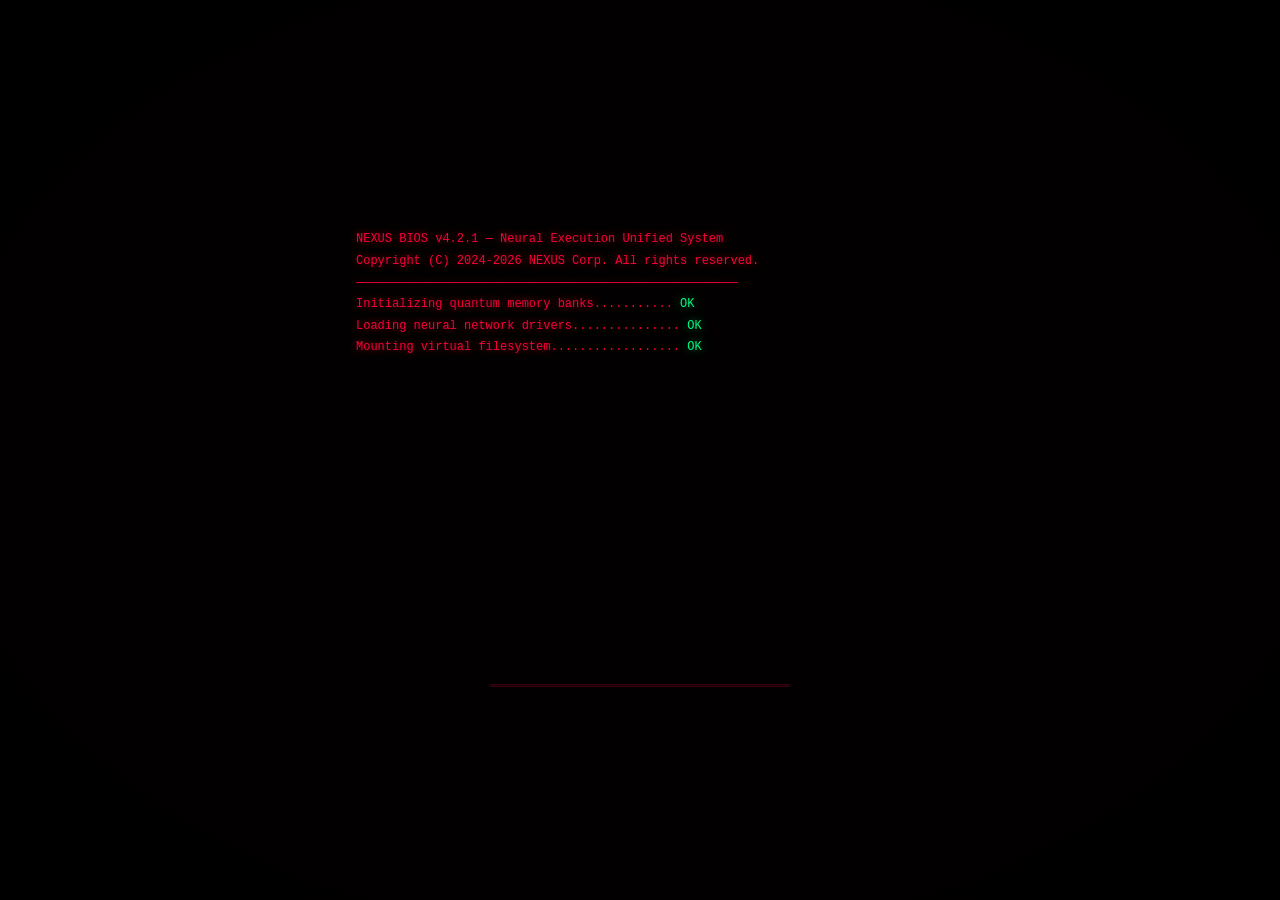
==== index.html @ 16904531 "feat: immersive experience for entertainment apps" ====
<!DOCTYPE html>
<html lang="en" data-theme="nexus-dark">
<head>
  <meta charset="UTF-8">
  <meta name="viewport" content="width=device-width, initial-scale=1.0">
  <meta name="description" content="NEXUS OS — Neon Glass Operating System Shell">
  <meta name="theme-color" content="#ff003c">
  <title>NEXUS OS</title>

  <!-- ============================================================
       NEXUS OS — Main Entry Point
       A web-based operating system with neon glassmorphism aesthetic
       ============================================================ -->

  <!-- ============================================================
       STYLESHEETS — Load order matters:
       1. animations (keyframes, no dependencies)
       2. glass (glassmorphism depth system)
       3. components (UI component library)
       4. themes/neon-red (primary theme tokens + overrides)
       5. desktop (OS-specific layout + shell)
       ============================================================ -->
  <link rel="stylesheet" href="css/animations.css">
  <link rel="stylesheet" href="css/glass.css">
  <link rel="stylesheet" href="css/components.css">
  <link rel="stylesheet" href="css/themes/neon-red.css" id="theme-stylesheet">
  <link rel="stylesheet" href="css/desktop.css">

  <!-- System Tools CSS -->
  <link rel="stylesheet" href="css/tools/task-manager.css">
  <link rel="stylesheet" href="css/tools/backup-tool.css">
  <link rel="stylesheet" href="css/tools/disk-analyzer.css">
  <link rel="stylesheet" href="css/tools/network-monitor.css">
  <link rel="stylesheet" href="css/tools/clipboard-manager.css">
  <link rel="stylesheet" href="css/tools/hash-calculator.css">
  <link rel="stylesheet" href="css/tools/regex-tester.css">
  <link rel="stylesheet" href="css/tools/json-formatter.css">

  <!-- Games CSS -->
  <link rel="stylesheet" href="js/apps/games/chess.css">
  <link rel="stylesheet" href="js/apps/games/wordle.css">
  <link rel="stylesheet" href="js/apps/games/hangman.css">
  <link rel="stylesheet" href="js/apps/games/trivia.css">
  <link rel="stylesheet" href="js/apps/games/tic-tac-toe.css">
  <link rel="stylesheet" href="js/apps/games/connect-four.css">
  <link rel="stylesheet" href="js/apps/games/battleship.css">
  <link rel="stylesheet" href="js/apps/games/blackjack.css">
  <link rel="stylesheet" href="js/apps/games/simon-says.css">
  <link rel="stylesheet" href="js/apps/games/breakout.css">
  <link rel="stylesheet" href="js/apps/games/space-invaders.css">
</head>
<body class="nexus-body" data-state="boot">

  <!-- ===========================================================
       BOOT SCREEN — Full immersive boot experience
       =========================================================== -->
  <div id="boot-screen" class="boot-screen" aria-hidden="true">
    <div class="boot-scanlines"></div>
    <div class="boot-crt-overlay"></div>
    <div class="boot-grid-bg"></div>

    <!-- BIOS text output -->
    <div class="boot-bios" id="boot-bios">
      <div class="bios-line" data-delay="0">NEXUS BIOS v4.2.1 — Neural Execution Unified System</div>
      <div class="bios-line" data-delay="200">Copyright (C) 2024-2026 NEXUS Corp. All rights reserved.</div>
      <div class="bios-line" data-delay="400">─────────────────────────────────────────────────────</div>
      <div class="bios-line" data-delay="600">Initializing quantum memory banks........... <span class="ok">OK</span></div>
      <div class="bios-line" data-delay="800">Loading neural network drivers............... <span class="ok">OK</span></div>
      <div class="bios-line" data-delay="1000">Mounting virtual filesystem.................. <span class="ok">OK</span></div>
      <div class="bios-line" data-delay="1200">Calibrating display matrix................... <span class="ok">OK</span></div>
      <div class="bios-line" data-delay="1400">Syncing holographic interface................ <span class="ok">OK</span></div>
      <div class="bios-line" data-delay="1600">Establishing network uplink.................. <span class="ok">OK</span></div>
      <div class="bios-line" data-delay="1800">Loading kernel modules....................... <span class="ok">OK</span></div>
      <div class="bios-line" data-delay="2000">Starting desktop environment................. <span class="ok">OK</span></div>
      <div class="bios-line" data-delay="2200">─────────────────────────────────────────────────────</div>
      <div class="bios-line" data-delay="2400">All systems nominal. Booting NEXUS OS...</div>
    </div>

    <!-- NEXUS Logo with massive plasma glow -->
    <div class="boot-logo" id="boot-logo">
      <div class="boot-logo-glow"></div>
      <svg class="nexus-logo-svg" viewBox="0 0 600 180" xmlns="http://www.w3.org/2000/svg">
        <defs>
          <filter id="plasmaGlow" x="-50%" y="-50%" width="200%" height="200%">
            <feGaussianBlur in="SourceGraphic" stdDeviation="6" result="blur1"/>
            <feGaussianBlur in="SourceGraphic" stdDeviation="15" result="blur2"/>
            <feGaussianBlur in="SourceGraphic" stdDeviation="30" result="blur3"/>
            <feMerge>
              <feMergeNode in="blur3"/>
              <feMergeNode in="blur2"/>
              <feMergeNode in="blur1"/>
              <feMergeNode in="SourceGraphic"/>
            </feMerge>
          </filter>
          <linearGradient id="neonGrad" x1="0%" y1="0%" x2="100%" y2="100%">
            <stop offset="0%" style="stop-color:#ff003c"/>
            <stop offset="50%" style="stop-color:#ff2d6b"/>
            <stop offset="100%" style="stop-color:#ff003c"/>
          </linearGradient>
        </defs>
        <text x="300" y="105" text-anchor="middle" font-family="'Courier New', monospace"
              font-size="80" font-weight="bold" fill="url(#neonGrad)" filter="url(#plasmaGlow)"
              letter-spacing="20">NEXUS</text>
        <text x="300" y="150" text-anchor="middle" font-family="'Courier New', monospace"
              font-size="24" fill="#ff2d6b" filter="url(#plasmaGlow)" letter-spacing="12"
              opacity="0.9">OPERATING SYSTEM</text>
      </svg>
    </div>

    <!-- Progress bar -->
    <div class="boot-progress" id="boot-progress">
      <div class="boot-progress-bar" id="boot-progress-bar"></div>
    </div>
  </div>

  <!-- ===========================================================
       LOCK SCREEN — Time display and unlock prompt
       =========================================================== -->
  <div id="lock-screen" class="lock-screen hidden" aria-hidden="true">
    <div class="lock-bg-grid"></div>
    <div class="lock-particles" id="lock-particles"></div>

    <div class="lock-card glass-panel">
      <!-- Avatar -->
      <div class="lock-avatar">
        <svg viewBox="0 0 80 80" xmlns="http://www.w3.org/2000/svg">
          <defs>
            <filter id="avatarGlow" x="-50%" y="-50%" width="200%" height="200%">
              <feGaussianBlur stdDeviation="3" result="glow"/>
              <feMerge><feMergeNode in="glow"/><feMergeNode in="SourceGraphic"/></feMerge>
            </filter>
          </defs>
          <circle cx="40" cy="40" r="36" fill="none" stroke="#ff003c" stroke-width="2" filter="url(#avatarGlow)"/>
          <circle cx="40" cy="30" r="12" fill="none" stroke="#ff2d6b" stroke-width="1.5" filter="url(#avatarGlow)"/>
          <path d="M16 62 C16 48 64 48 64 62" fill="none" stroke="#ff2d6b" stroke-width="1.5" filter="url(#avatarGlow)"/>
        </svg>
      </div>

      <div class="lock-username" id="lock-username">OPERATOR</div>

      <!-- Clock -->
      <div class="lock-clock">
        <div class="lock-time glitch-text" id="lock-time">00:00</div>
        <div class="lock-date" id="lock-date">Monday, January 1</div>
      </div>

      <!-- Unlock input -->
      <div class="lock-input-group">
        <input type="password" id="lock-password" class="lock-input glass-input"
               placeholder="Enter passphrase or press Enter" autocomplete="off">
        <button class="lock-unlock-btn glass-btn" id="lock-unlock-btn" aria-label="Unlock">
          <svg viewBox="0 0 24 24" width="20" height="20" fill="none" stroke="currentColor" stroke-width="2">
            <path d="M5 11V7a7 7 0 0114 0v4"/>
            <rect x="3" y="11" width="18" height="11" rx="2"/>
            <circle cx="12" cy="16" r="1.5"/>
          </svg>
        </button>
      </div>
      <div class="lock-hint">Press Enter to unlock</div>
    </div>
  </div>

  <!-- ===========================================================
       DESKTOP ENVIRONMENT — Main workspace
       =========================================================== -->
  <div id="desktop" class="desktop hidden" role="main">

    <!-- Animated background grid -->
    <div class="desktop-bg">
      <div class="bg-grid"></div>
      <div class="bg-particles" id="bg-particles"></div>
      <div class="bg-vignette"></div>
    </div>

    <!-- =========================================================
         DESKTOP ICONS — App shortcuts on desktop
         ========================================================= -->
    <div class="desktop-icons" id="desktop-icons" role="grid" aria-label="Desktop shortcuts">
      <!-- Icons populated by JS -->
    </div>

    <!-- =========================================================
         WINDOW CONTAINER — All app windows render here
         ========================================================= -->
    <div class="window-container" id="window-container" aria-live="polite">
      <!-- Windows injected by WindowManager -->
    </div>

    <!-- =========================================================
         WORKSPACE SWITCHER — Multiple desktop pill bar
         ========================================================= -->
    <div class="workspace-switcher" id="workspace-switcher" role="tablist" aria-label="Workspace switcher">
      <button class="workspace-pill active" data-workspace="0" role="tab" aria-selected="true">
        <svg viewBox="0 0 16 16" width="14" height="14"><rect x="1" y="1" width="14" height="14" rx="2" fill="none" stroke="currentColor" stroke-width="1.5"/></svg>
        <span>WS 1</span>
      </button>
      <button class="workspace-pill" data-workspace="1" role="tab" aria-selected="false">
        <svg viewBox="0 0 16 16" width="14" height="14"><rect x="1" y="1" width="14" height="14" rx="2" fill="none" stroke="currentColor" stroke-width="1.5"/></svg>
        <span>WS 2</span>
      </button>
      <button class="workspace-pill" data-workspace="2" role="tab" aria-selected="false">
        <svg viewBox="0 0 16 16" width="14" height="14"><rect x="1" y="1" width="14" height="14" rx="2" fill="none" stroke="currentColor" stroke-width="1.5"/></svg>
        <span>WS 3</span>
      </button>
      <button class="workspace-pill workspace-add" id="workspace-add-btn" aria-label="Add workspace">
        <svg viewBox="0 0 16 16" width="14" height="14"><line x1="8" y1="3" x2="8" y2="13" stroke="currentColor" stroke-width="1.5"/><line x1="3" y1="8" x2="13" y2="8" stroke="currentColor" stroke-width="1.5"/></svg>
      </button>
    </div>

    <!-- =========================================================
         TASKBAR — Bottom bar with start, apps, system tray
         ========================================================= -->
    <div class="taskbar" id="taskbar" role="navigation" aria-label="Taskbar">

      <!-- Start Button -->
      <button class="taskbar-start" id="start-btn" aria-label="Open start menu" aria-expanded="false">
        <svg viewBox="0 0 24 24" width="22" height="22" xmlns="http://www.w3.org/2000/svg">
          <defs>
            <filter id="startGlow" x="-50%" y="-50%" width="200%" height="200%">
              <feGaussianBlur stdDeviation="2" result="g"/>
              <feMerge><feMergeNode in="g"/><feMergeNode in="SourceGraphic"/></feMerge>
            </filter>
          </defs>
          <polygon points="4,2 4,22 20,12" fill="#ff003c" filter="url(#startGlow)"/>
        </svg>
      </button>

      <!-- Search Button -->
      <button class="taskbar-search-btn" id="taskbar-search-btn" aria-label="Search (Ctrl+K)">
        <svg viewBox="0 0 24 24" width="18" height="18" fill="none" stroke="currentColor" stroke-width="2">
          <circle cx="11" cy="11" r="7"/><line x1="16" y1="16" x2="22" y2="22"/>
        </svg>
      </button>

      <!-- Pinned / Running Apps -->
      <div class="taskbar-apps" id="taskbar-apps" role="list" aria-label="Open applications">
        <!-- Populated by taskbar.js -->
      </div>

      <!-- System Tray -->
      <div class="system-tray" id="system-tray">

        <!-- Workspace indicator -->
        <button class="tray-btn tray-workspace" id="tray-workspace-btn" aria-label="Switch workspace">
          <svg viewBox="0 0 24 24" width="16" height="16" fill="none" stroke="currentColor" stroke-width="1.5">
            <rect x="2" y="2" width="8" height="8" rx="1.5"/><rect x="14" y="2" width="8" height="8" rx="1.5"/>
            <rect x="2" y="14" width="8" height="8" rx="1.5"/><rect x="14" y="14" width="8" height="8" rx="1.5"/>
          </svg>
        </button>

        <!-- WiFi -->
        <button class="tray-btn tray-wifi" id="tray-wifi-btn" aria-label="Network: Connected">
          <svg viewBox="0 0 24 24" width="16" height="16" fill="none" stroke="currentColor" stroke-width="1.5">
            <path d="M2 8.5C5.5 4.5 10 3 12 3s6.5 1.5 10 5.5"/>
            <path d="M5 12c2-2.5 4.5-3.5 7-3.5s5 1 7 3.5"/>
            <path d="M8.5 15.5C9.5 14 10.7 13.5 12 13.5s2.5.5 3.5 2"/>
            <circle cx="12" cy="19" r="1.5" fill="currentColor"/>
          </svg>
        </button>

        <!-- Volume -->
        <button class="tray-btn tray-volume" id="tray-volume-btn" aria-label="Volume: 75%">
          <svg viewBox="0 0 24 24" width="16" height="16" fill="none" stroke="currentColor" stroke-width="1.5">
            <polygon points="4,9 4,15 8,15 13,19 13,5 8,9" fill="currentColor" opacity="0.6"/>
            <path d="M16 8.5c1.5 1.5 1.5 5.5 0 7"/>
            <path d="M18.5 6c3 3 3 9 0 12"/>
          </svg>
        </button>

        <!-- Battery -->
        <button class="tray-btn tray-battery" id="tray-battery-btn" aria-label="Battery: 87%">
          <svg viewBox="0 0 24 24" width="16" height="16" fill="none" stroke="currentColor" stroke-width="1.5">
            <rect x="2" y="7" width="18" height="10" rx="2"/>
            <rect x="4" y="9" width="12" height="6" rx="1" fill="currentColor" opacity="0.5"/>
            <path d="M22 10v4" stroke-width="2.5" stroke-linecap="round"/>
          </svg>
        </button>

        <!-- Notifications -->
        <button class="tray-btn tray-notifications" id="tray-notif-btn" aria-label="Notifications">
          <svg viewBox="0 0 24 24" width="16" height="16" fill="none" stroke="currentColor" stroke-width="1.5">
            <path d="M6 8a6 6 0 0112 0c0 7 3 9 3 9H3s3-2 3-9"/>
            <path d="M10 21a2 2 0 004 0"/>
          </svg>
          <span class="notif-badge hidden" id="notif-badge">0</span>
        </button>

        <!-- Clock -->
        <button class="tray-clock" id="tray-clock" aria-label="System clock">
          <span class="clock-time" id="clock-time">00:00</span>
          <span class="clock-date" id="clock-date">Jan 1</span>
        </button>

        <!-- Show Desktop -->
        <button class="tray-show-desktop" id="tray-show-desktop" aria-label="Show desktop">
          <div class="show-desktop-line"></div>
        </button>
      </div>
    </div>

    <!-- =========================================================
         START MENU — App grid with categories and search
         ========================================================= -->
    <div class="start-menu glass-panel hidden" id="start-menu" role="dialog" aria-label="Start menu">
      <div class="start-menu-inner">

        <!-- Search bar inside start menu -->
        <div class="start-search">
          <svg viewBox="0 0 24 24" width="16" height="16" fill="none" stroke="currentColor" stroke-width="2" class="start-search-icon">
            <circle cx="11" cy="11" r="7"/><line x1="16" y1="16" x2="22" y2="22"/>
          </svg>
          <input type="text" id="start-search-input" class="start-search-input glass-input"
                 placeholder="Search apps, files, settings..." autocomplete="off">
        </div>

        <!-- Pinned apps row -->
        <div class="start-section">
          <div class="start-section-title">Pinned</div>
          <div class="start-pinned-row" id="start-pinned">
            <!-- Populated by JS -->
          </div>
        </div>

        <!-- App categories -->
        <div class="start-categories" id="start-categories">
          <!-- AI Category -->
          <div class="start-category" data-category="ai">
            <div class="start-category-header">
              <svg viewBox="0 0 24 24" width="18" height="18" fill="none" stroke="#ff003c" stroke-width="1.5">
                <circle cx="12" cy="12" r="3"/><path d="M12 2v4M12 18v4M4.93 4.93l2.83 2.83M16.24 16.24l2.83 2.83M2 12h4M18 12h4M4.93 19.07l2.83-2.83M16.24 7.76l2.83-2.83"/>
              </svg>
              <span>AI & Neural</span>
            </div>
            <div class="start-app-grid" id="apps-ai">
              <!-- Apps injected by JS -->
            </div>
          </div>

          <!-- Music Category -->
          <div class="start-category" data-category="music">
            <div class="start-category-header">
              <svg viewBox="0 0 24 24" width="18" height="18" fill="none" stroke="#ff2d6b" stroke-width="1.5">
                <path d="M9 18V5l12-2v13"/><circle cx="6" cy="18" r="3"/><circle cx="18" cy="16" r="3"/>
              </svg>
              <span>Music & Audio</span>
            </div>
            <div class="start-app-grid" id="apps-music"></div>
          </div>

          <!-- Games Category -->
          <div class="start-category" data-category="games">
            <div class="start-category-header">
              <svg viewBox="0 0 24 24" width="18" height="18" fill="none" stroke="#ff4488" stroke-width="1.5">
                <rect x="2" y="6" width="20" height="12" rx="3"/>
                <circle cx="8" cy="12" r="2"/><circle cx="16" cy="10" r="1" fill="currentColor"/>
                <circle cx="18" cy="12" r="1" fill="currentColor"/><circle cx="16" cy="14" r="1" fill="currentColor"/>
                <circle cx="14" cy="12" r="1" fill="currentColor"/>
              </svg>
              <span>Games</span>
            </div>
            <div class="start-app-grid" id="apps-games"></div>
          </div>

          <!-- Media Category -->
          <div class="start-category" data-category="media">
            <div class="start-category-header">
              <svg viewBox="0 0 24 24" width="18" height="18" fill="none" stroke="#ff6699" stroke-width="1.5">
                <rect x="2" y="3" width="20" height="14" rx="2"/><path d="M8 21h8M12 17v4"/>
              </svg>
              <span>Media & Creative</span>
            </div>
            <div class="start-app-grid" id="apps-media"></div>
          </div>

          <!-- Tools Category -->
          <div class="start-category" data-category="tools">
            <div class="start-category-header">
              <svg viewBox="0 0 24 24" width="18" height="18" fill="none" stroke="#ff003c" stroke-width="1.5">
                <path d="M14.7 6.3a1 1 0 000 1.4l1.6 1.6a1 1 0 001.4 0l3.77-3.77a6 6 0 01-7.94 7.94l-6.91 6.91a2.12 2.12 0 01-3-3l6.91-6.91a6 6 0 017.94-7.94l-3.76 3.76z"/>
              </svg>
              <span>Tools & Utilities</span>
            </div>
            <div class="start-app-grid" id="apps-tools"></div>
          </div>

          <!-- System Category -->
          <div class="start-category" data-category="system">
            <div class="start-category-header">
              <svg viewBox="0 0 24 24" width="18" height="18" fill="none" stroke="#ff2d6b" stroke-width="1.5">
                <circle cx="12" cy="12" r="3"/>
                <path d="M19.4 15a1.65 1.65 0 00.33 1.82l.06.06a2 2 0 01-2.83 2.83l-.06-.06a1.65 1.65 0 00-1.82-.33 1.65 1.65 0 00-1 1.51V21a2 2 0 01-4 0v-.09a1.65 1.65 0 00-1.08-1.51 1.65 1.65 0 00-1.82.33l-.06.06a2 2 0 01-2.83-2.83l.06-.06a1.65 1.65 0 00.33-1.82 1.65 1.65 0 00-1.51-1H3a2 2 0 010-4h.09a1.65 1.65 0 001.51-1.08 1.65 1.65 0 00-.33-1.82l-.06-.06a2 2 0 012.83-2.83l.06.06a1.65 1.65 0 001.82.33H9a1.65 1.65 0 001-1.51V3a2 2 0 014 0v.09a1.65 1.65 0 001.08 1.51 1.65 1.65 0 001.82-.33l.06-.06a2 2 0 012.83 2.83l-.06.06a1.65 1.65 0 00-.33 1.82V9c.26.604.852.997 1.51 1H21a2 2 0 010 4h-.09a1.65 1.65 0 00-1.51 1.08z"/>
              </svg>
              <span>System</span>
            </div>
            <div class="start-app-grid" id="apps-system"></div>
          </div>
        </div>

        <!-- Bottom bar: user, power -->
        <div class="start-footer">
          <div class="start-user">
            <svg viewBox="0 0 24 24" width="20" height="20" fill="none" stroke="currentColor" stroke-width="1.5">
              <circle cx="12" cy="8" r="4"/><path d="M4 20c0-4 4-7 8-7s8 3 8 7"/>
            </svg>
            <span>Operator</span>
          </div>
          <div class="start-power">
            <button class="start-power-btn" id="btn-lock" aria-label="Lock screen" title="Lock">
              <svg viewBox="0 0 24 24" width="18" height="18" fill="none" stroke="currentColor" stroke-width="1.5">
                <rect x="3" y="11" width="18" height="11" rx="2"/><path d="M7 11V7a5 5 0 0110 0v4"/>
              </svg>
            </button>
            <button class="start-power-btn" id="btn-restart" aria-label="Restart" title="Restart">
              <svg viewBox="0 0 24 24" width="18" height="18" fill="none" stroke="currentColor" stroke-width="1.5">
                <path d="M1 4v6h6"/><path d="M3.51 15a9 9 0 105.64-11.36L1 10"/>
              </svg>
            </button>
            <button class="start-power-btn start-power-shutdown" id="btn-shutdown" aria-label="Shutdown" title="Shutdown">
              <svg viewBox="0 0 24 24" width="18" height="18" fill="none" stroke="currentColor" stroke-width="2">
                <path d="M12 2v10"/><circle cx="12" cy="14" r="8" fill="none"/>
              </svg>
            </button>
          </div>
        </div>
      </div>
    </div>

    <!-- =========================================================
         CONTEXT MENU — Right-click menu on desktop
         ========================================================= -->
    <div class="context-menu glass-panel hidden" id="context-menu" role="menu">
      <div class="context-menu-item" data-action="new-folder" role="menuitem">
        <svg viewBox="0 0 24 24" width="16" height="16" fill="none" stroke="currentColor" stroke-width="1.5">
          <path d="M22 19a2 2 0 01-2 2H4a2 2 0 01-2-2V5a2 2 0 012-2h5l2 3h9a2 2 0 012 2z"/>
          <line x1="12" y1="11" x2="12" y2="17"/><line x1="9" y1="14" x2="15" y2="14"/>
        </svg>
        <span>New Folder</span>
      </div>
      <div class="context-menu-item" data-action="new-file" role="menuitem">
        <svg viewBox="0 0 24 24" width="16" height="16" fill="none" stroke="currentColor" stroke-width="1.5">
          <path d="M14 2H6a2 2 0 00-2 2v16a2 2 0 002 2h12a2 2 0 002-2V8z"/>
          <polyline points="14,2 14,8 20,8"/><line x1="12" y1="12" x2="12" y2="18"/>
          <line x1="9" y1="15" x2="15" y2="15"/>
        </svg>
        <span>New File</span>
      </div>
      <div class="context-divider"></div>
      <div class="context-menu-item" data-action="refresh" role="menuitem">
        <svg viewBox="0 0 24 24" width="16" height="16" fill="none" stroke="currentColor" stroke-width="1.5">
          <path d="M1 4v6h6"/><path d="M3.51 15a9 9 0 105.64-11.36L1 10"/>
        </svg>
        <span>Refresh Desktop</span>
      </div>
      <div class="context-menu-item" data-action="sort" role="menuitem">
        <svg viewBox="0 0 24 24" width="16" height="16" fill="none" stroke="currentColor" stroke-width="1.5">
          <line x1="4" y1="6" x2="16" y2="6"/><line x1="4" y1="12" x2="12" y2="12"/><line x1="4" y1="18" x2="8" y2="18"/>
        </svg>
        <span>Sort By</span>
      </div>
      <div class="context-divider"></div>
      <div class="context-menu-item" data-action="terminal" role="menuitem">
        <svg viewBox="0 0 24 24" width="16" height="16" fill="none" stroke="currentColor" stroke-width="1.5">
          <polyline points="4,17 10,11 4,5"/><line x1="12" y1="19" x2="20" y2="19"/>
        </svg>
        <span>Open Terminal</span>
      </div>
      <div class="context-menu-item" data-action="settings" role="menuitem">
        <svg viewBox="0 0 24 24" width="16" height="16" fill="none" stroke="currentColor" stroke-width="1.5">
          <circle cx="12" cy="12" r="3"/>
          <path d="M19.4 15a1.65 1.65 0 00.33 1.82l.06.06a2 2 0 01-2.83 2.83l-.06-.06a1.65 1.65 0 00-1.82-.33 1.65 1.65 0 00-1 1.51V21a2 2 0 01-4 0v-.09a1.65 1.65 0 00-1.08-1.51 1.65 1.65 0 00-1.82.33l-.06.06a2 2 0 01-2.83-2.83l.06-.06a1.65 1.65 0 00.33-1.82 1.65 1.65 0 00-1.51-1H3a2 2 0 010-4h.09a1.65 1.65 0 001.51-1.08 1.65 1.65 0 00-.33-1.82l-.06-.06a2 2 0 012.83-2.83l.06.06a1.65 1.65 0 001.82.33H9a1.65 1.65 0 001-1.51V3a2 2 0 014 0v.09a1.65 1.65 0 001.08 1.51 1.65 1.65 0 001.82-.33l.06-.06a2 2 0 012.83 2.83l-.06.06a1.65 1.65 0 00-.33 1.82V9c.26.604.852.997 1.51 1H21a2 2 0 010 4h-.09a1.65 1.65 0 00-1.51 1.08z"/>
        </svg>
        <span>Display Settings</span>
      </div>
      <div class="context-divider"></div>
      <div class="context-menu-item" data-action="wallpaper" role="menuitem">
        <svg viewBox="0 0 24 24" width="16" height="16" fill="none" stroke="currentColor" stroke-width="1.5">
          <rect x="3" y="3" width="18" height="18" rx="2"/><circle cx="8.5" cy="8.5" r="1.5"/>
          <path d="M21 15l-5-5L5 21"/>
        </svg>
        <span>Change Wallpaper</span>
      </div>
    </div>

    <!-- =========================================================
         NOTIFICATION CENTER — Slide-in panel from right
         =========================================================== -->
    <div class="notification-center glass-panel hidden" id="notification-center" role="complementary" aria-label="Notifications">
      <div class="notif-header">
        <h3 class="notif-title">Notifications</h3>
        <button class="notif-clear-btn glass-btn" id="notif-clear-btn">Clear All</button>
      </div>
      <div class="notif-quick-actions">
        <button class="quick-action-btn glass-btn" data-action="wifi" aria-label="Toggle WiFi">
          <svg viewBox="0 0 24 24" width="16" height="16" fill="none" stroke="currentColor" stroke-width="1.5">
            <path d="M2 8.5C5.5 4.5 10 3 12 3s6.5 1.5 10 5.5"/>
            <path d="M5 12c2-2.5 4.5-3.5 7-3.5s5 1 7 3.5"/>
            <circle cx="12" cy="19" r="1.5" fill="currentColor"/>
          </svg>
          <span>WiFi</span>
        </button>
        <button class="quick-action-btn glass-btn active" data-action="bluetooth" aria-label="Toggle Bluetooth">
          <svg viewBox="0 0 24 24" width="16" height="16" fill="none" stroke="currentColor" stroke-width="1.5">
            <polyline points="6.5,6.5 17.5,17.5 12,23 12,1 17.5,6.5 6.5,17.5"/>
          </svg>
          <span>BT</span>
        </button>
        <button class="quick-action-btn glass-btn" data-action="dnd" aria-label="Toggle Do Not Disturb">
          <svg viewBox="0 0 24 24" width="16" height="16" fill="none" stroke="currentColor" stroke-width="1.5">
            <circle cx="12" cy="12" r="10"/><line x1="4" y1="4" x2="20" y2="20"/>
          </svg>
          <span>DND</span>
        </button>
        <button class="quick-action-btn glass-btn" data-action="nightmode" aria-label="Toggle Night Mode">
          <svg viewBox="0 0 24 24" width="16" height="16" fill="none" stroke="currentColor" stroke-width="1.5">
            <path d="M21 12.79A9 9 0 1111.21 3 7 7 0 0021 12.79z"/>
          </svg>
          <span>Night</span>
        </button>
      </div>
      <div class="notif-list" id="notif-list">
        <div class="notif-empty" id="notif-empty">
          <svg viewBox="0 0 24 24" width="32" height="32" fill="none" stroke="currentColor" stroke-width="1" opacity="0.4">
            <path d="M6 8a6 6 0 0112 0c0 7 3 9 3 9H3s3-2 3-9"/>
            <path d="M10 21a2 2 0 004 0"/>
          </svg>
          <span>No notifications</span>
        </div>
      </div>
    </div>

    <!-- =========================================================
         VOLUME POPUP — Small glass card with slider
         =========================================================== -->
    <div class="volume-popup glass-panel hidden" id="volume-popup" role="dialog" aria-label="Volume control">
      <div class="volume-popup-inner">
        <svg viewBox="0 0 24 24" width="20" height="20" fill="none" stroke="currentColor" stroke-width="1.5" class="volume-icon">
          <polygon points="4,9 4,15 8,15 13,19 13,5 8,9" fill="currentColor" opacity="0.5"/>
          <path d="M16 8.5c1.5 1.5 1.5 5.5 0 7"/>
          <path d="M18.5 6c3 3 3 9 0 12"/>
        </svg>
        <input type="range" id="volume-slider" class="volume-slider" min="0" max="100" value="75"
               aria-label="Volume level">
        <span class="volume-value" id="volume-value">75%</span>
      </div>
    </div>

    <!-- =========================================================
         SEARCH OVERLAY — Ctrl+K full-screen search
         =========================================================== -->
    <div class="search-overlay hidden" id="search-overlay" role="dialog" aria-label="System search">
      <div class="search-backdrop"></div>
      <div class="search-container glass-panel">
        <div class="search-input-row">
          <svg viewBox="0 0 24 24" width="22" height="22" fill="none" stroke="currentColor" stroke-width="2" class="search-icon-glow">
            <circle cx="11" cy="11" r="7"/><line x1="16" y1="16" x2="22" y2="22"/>
          </svg>
          <input type="text" id="search-main-input" class="search-main-input"
                 placeholder="Search everything..." autocomplete="off" autofocus>
          <kbd class="search-kbd">ESC</kbd>
        </div>
        <div class="search-results" id="search-results">
          <div class="search-hint">Type to search apps, files, settings, and more</div>
        </div>
        <div class="search-footer">
          <span class="search-footer-hint">
            <kbd>↑↓</kbd> navigate &nbsp; <kbd>↵</kbd> open &nbsp; <kbd>esc</kbd> close
          </span>
        </div>
      </div>
    </div>

    <!-- =========================================================
         DIALOG CONTAINER — Modal dialogs render here
         =========================================================== -->
    <div class="dialog-overlay hidden" id="dialog-overlay">
      <div class="dialog-box glass-panel" id="dialog-box" role="alertdialog">
        <div class="dialog-header">
          <span class="dialog-title" id="dialog-title">Dialog</span>
        </div>
        <div class="dialog-body" id="dialog-body">
          <p class="dialog-message" id="dialog-message"></p>
          <input type="text" class="dialog-input glass-input hidden" id="dialog-input">
        </div>
        <div class="dialog-footer" id="dialog-footer">
          <button class="dialog-btn glass-btn" id="dialog-cancel">Cancel</button>
          <button class="dialog-btn dialog-btn-primary glass-btn" id="dialog-ok">OK</button>
        </div>
      </div>
    </div>

    <!-- =========================================================
         TOAST CONTAINER — System toast notifications
         =========================================================== -->
    <div class="toast-container" id="toast-container" aria-live="polite">
      <!-- Toasts injected by kernel.js -->
    </div>

  </div><!-- end #desktop -->

  <!-- ===========================================================
       SCRIPTS — Load order:
       1. Engine (event-bus, storage, network, process-manager, audio-engine, ai-core)
       2. OS Core (filesystem, kernel, window-manager, taskbar)
       3. Apps (all applications)
       4. App Loader (maps appId to classes)
       =========================================================== -->

  <!-- Engine Layer -->
  <script src="js/engine/event-bus.js"></script>
  <script src="js/engine/storage.js"></script>
  <script src="js/engine/network.js"></script>
  <script src="js/engine/process-manager.js"></script>
  <script src="js/engine/audio-engine.js"></script>
  <script src="js/engine/ai-core.js"></script>

  <!-- OS Core Layer -->
  <script src="js/os/filesystem.js"></script>
  <script src="js/os/kernel.js"></script>
  <script src="js/os/window-manager.js"></script>
  <script src="js/os/taskbar.js"></script>

  <!-- Application Layer -->
  <script src="js/apps/terminal.js"></script>
  <script src="js/apps/file-explorer.js"></script>
  <script src="js/apps/code-editor.js"></script>
  <script src="js/apps/calculator.js"></script>
  <script src="js/apps/notepad.js"></script>
  <script src="js/apps/clock.js"></script>
  <script src="js/apps/weather.js"></script>
  <script src="js/apps/paint.js"></script>
  <script src="js/apps/video-player.js"></script>
  <script src="js/apps/image-viewer.js"></script>
  <script src="js/apps/audio-visualizer.js"></script>
  <script src="js/apps/neon-photo-viewer.js"></script>
  <script src="js/apps/glitch-art.js"></script>
  <script src="js/apps/screen-recorder.js"></script>
  <script src="js/apps/media-converter.js"></script>
  <script src="js/apps/media/qr-generator.js"></script>
  <script src="js/apps/media/meme-generator.js"></script>
  <script src="js/apps/media/pixel-art.js"></script>
  <script src="js/apps/media/svg-editor.js"></script>
  <script src="js/apps/media/ascii-art.js"></script>
  <script src="js/apps/media/gradient-maker.js"></script>
  <script src="js/apps/media/color-palette.js"></script>
  <script src="js/apps/media/gif-maker.js"></script>
  <script src="js/apps/music-studio.js"></script>
  <script src="js/apps/synth-lab.js"></script>
  <script src="js/apps/drum-machine.js"></script>
  <script src="js/apps/voice-recorder.js"></script>
  <script src="js/apps/sequencer.js"></script>
  <script src="js/apps/tarot.js"></script>
  <script src="js/apps/oracle.js"></script>
  <script src="js/apps/archetype-interpreter.js"></script>
  <script src="js/apps/ai-chat.js"></script>
  <script src="js/apps/horoscope.js"></script>
  <script src="js/apps/numerology.js"></script>
  <script src="js/apps/dream-analyzer.js"></script>
  <script src="js/apps/escape-room.js"></script>
  <script src="js/apps/terminal-hacker.js"></script>
  <script src="js/apps/neon-pong.js"></script>
  <script src="js/apps/memory-game.js"></script>
  <script src="js/apps/cyber-puzzle.js"></script>
  <script src="js/apps/snake.js"></script>
  <script src="js/apps/tetris.js"></script>
  <script src="js/apps/games/chess.js"></script>
  <script src="js/apps/games/wordle.js"></script>
  <script src="js/apps/games/hangman.js"></script>
  <script src="js/apps/games/trivia.js"></script>
  <script src="js/apps/games/tic-tac-toe.js"></script>
  <script src="js/apps/games/connect-four.js"></script>
  <script src="js/apps/games/battleship.js"></script>
  <script src="js/apps/games/blackjack.js"></script>
  <script src="js/apps/games/simon-says.js"></script>
  <script src="js/apps/games/breakout.js"></script>
  <script src="js/apps/games/space-invaders.js"></script>
  <script src="js/apps/settings.js"></script>
  <script src="js/apps/song-writer.js"></script>

  <!-- System Tools -->
  <script src="js/apps/tools/task-manager.js"></script>
  <script src="js/apps/tools/backup-tool.js"></script>
  <script src="js/apps/tools/disk-analyzer.js"></script>
  <script src="js/apps/tools/network-monitor.js"></script>
  <script src="js/apps/tools/clipboard-manager.js"></script>
  <script src="js/apps/tools/hash-calculator.js"></script>
  <script src="js/apps/tools/regex-tester.js"></script>
  <script src="js/apps/tools/json-formatter.js"></script>

  <!-- App Loader (maps appId to classes, handles both API patterns) -->
  <script src="js/os/app-loader.js"></script>

  <!-- Boot initializer -->
  <script>
    // ============================================================
    // NEXUS OS Boot Sequence
    // ============================================================
    (function bootNexus() {
      'use strict';

      const bootScreen = document.getElementById('boot-screen');
      const lockScreen = document.getElementById('lock-screen');
      const desktop = document.getElementById('desktop');
      const biosLines = document.querySelectorAll('.bios-line');
      const bootLogo = document.getElementById('boot-logo');
      const progressBar = document.getElementById('boot-progress-bar');

      // Phase 1: BIOS text lines appear sequentially
      biosLines.forEach(line => {
        const delay = parseInt(line.dataset.delay) || 0;
        setTimeout(() => {
          line.classList.add('visible');
        }, delay);
      });

      // Phase 2: Show logo after BIOS text
      setTimeout(() => {
        bootLogo.classList.add('visible');
      }, 2600);

      // Phase 3: Progress bar fills
      setTimeout(() => {
        progressBar.classList.add('filling');
      }, 3000);

      // Phase 4: Transition to lock screen
      setTimeout(() => {
        bootScreen.classList.add('fade-out');
        setTimeout(() => {
          bootScreen.classList.add('hidden');
          lockScreen.classList.remove('hidden');
          document.body.dataset.state = 'locked';
          NexusKernel.lockScreen.init();
        }, 600);
      }, 4500);

      // Initialize kernel in background
      setTimeout(() => {
        NexusKernel.init();
      }, 2800);
    })();
  </script>
</body>
</html>
---- css/animations.css ----
/* ================================================================
   NEXUS OS — Keyframe Animations Library
   All @keyframes and utility classes for the OS shell
   ================================================================ */

/* ================================================================
   TABLE OF CONTENTS
   ----------------------------------------------------------------
   1.  bootFlicker — CRT text flicker
   2.  scanlines — Horizontal scan lines moving
   3.  glitch — Text/image glitch with skew and clip-path
   4.  plasmaGlow — Pulsing neon glow cycle
   5.  liquidLight — Flowing liquid neon effect
   6.  glassShine — Light sweep across glass surface
   7.  float — Gentle floating motion
   8.  pulse — Neon pulse breathing
   9.  slideIn/Out — Panel animations
   10. fadeIn/Out — Opacity transitions
   11. scaleIn — Window open animation
   12. neonFlicker — Intermittent neon buzzing
   13. dataStream — Matrix-like data flow
   14. particleFloat — Particle system animation
   15. borderGlow — Animated border gradient
   16. typewriter — Text reveal effect
   17. shake — Error/warning shake
   18. spin — Loading spinner
   19. ripple — Click ripple effect
   20. morphBlob — Organic shape morphing
   21. hologram — Holographic projection effect
   22. staticNoise — TV static effect
   23. warp — Space warp transition
   24. Utility Classes
   ================================================================ */


/* ================================================================
   1. BOOT FLICKER — CRT text flicker
   Subtle flickering to simulate old CRT monitors
   ================================================================ */
@keyframes bootFlicker {
  0%   { opacity: 1; }
  3%   { opacity: 0.85; }
  6%   { opacity: 1; }
  7%   { opacity: 0.9; }
  8%   { opacity: 1; }
  42%  { opacity: 1; }
  43%  { opacity: 0.88; }
  44%  { opacity: 1; }
  78%  { opacity: 1; }
  79%  { opacity: 0.92; }
  80%  { opacity: 1; }
  100% { opacity: 1; }
}

/* Intense version for boot sequence startup */
@keyframes bootFlickerIntense {
  0%   { opacity: 0; filter: brightness(2); }
  5%   { opacity: 0.6; filter: brightness(1.5); }
  10%  { opacity: 0.2; filter: brightness(2.2); }
  15%  { opacity: 0.8; filter: brightness(1); }
  20%  { opacity: 0.4; filter: brightness(1.8); }
  25%  { opacity: 0.9; filter: brightness(1.1); }
  30%  { opacity: 1; filter: brightness(1); }
  100% { opacity: 1; filter: brightness(1); }
}


/* ================================================================
   2. SCANLINES — Horizontal scan lines moving
   Simulates CRT monitor scan line effect
   ================================================================ */
@keyframes scanlines {
  0%   { background-position: 0 0; }
  100% { background-position: 0 100vh; }
}

/* Subtle scanlines for non-boot screens */
@keyframes scanlinesSubtle {
  0%   { background-position: 0 0; opacity: 0.03; }
  50%  { opacity: 0.05; }
  100% { background-position: 0 200px; opacity: 0.03; }
}

/* Horizontal scan line sweep (single line) */
@keyframes scanlineSweep {
  0%   { top: -4px; opacity: 0; }
  5%   { opacity: 0.6; }
  95%  { opacity: 0.6; }
  100% { top: 100%; opacity: 0; }
}


/* ================================================================
   3. GLITCH — Text/image glitch with skew and clip-path
   Used for error states, hover effects, lock screen clock
   ================================================================ */
@keyframes glitch {
  0% {
    transform: translate(0);
    clip-path: polygon(0 0, 100% 0, 100% 100%, 0 100%);
  }
  10% {
    transform: translate(-3px, 1px) skewX(-2deg);
    clip-path: polygon(0 15%, 100% 15%, 100% 35%, 0 35%);
  }
  20% {
    transform: translate(3px, -1px) skewX(1deg);
    clip-path: polygon(0 50%, 100% 50%, 100% 70%, 0 70%);
  }
  30% {
    transform: translate(-2px, 2px);
    clip-path: polygon(0 0, 100% 0, 100% 20%, 0 20%);
  }
  40% {
    transform: translate(2px, -2px) skewX(-1deg);
    clip-path: polygon(0 40%, 100% 40%, 100% 60%, 0 60%);
  }
  50% {
    transform: translate(-1px, 1px);
    clip-path: polygon(0 65%, 100% 65%, 100% 85%, 0 85%);
  }
  60% {
    transform: translate(1px, 0) skewX(2deg);
    clip-path: polygon(0 10%, 100% 10%, 100% 30%, 0 30%);
  }
  70% {
    transform: translate(-3px, -1px);
    clip-path: polygon(0 75%, 100% 75%, 100% 95%, 0 95%);
  }
  80% {
    transform: translate(2px, 1px) skewX(-1deg);
    clip-path: polygon(0 25%, 100% 25%, 100% 45%, 0 45%);
  }
  90% {
    transform: translate(-1px, -1px);
    clip-path: polygon(0 55%, 100% 55%, 100% 75%, 0 75%);
  }
  100% {
    transform: translate(0);
    clip-path: polygon(0 0, 100% 0, 100% 100%, 0 100%);
  }
}

/* Mild glitch — occasional subtle shifts */
@keyframes glitchMild {
  0%, 90%, 100% {
    transform: translate(0);
    text-shadow: none;
  }
  92% {
    transform: translate(-2px, 0);
    text-shadow: 2px 0 var(--nx-red), -2px 0 cyan;
  }
  94% {
    transform: translate(2px, 0);
    text-shadow: -2px 0 var(--nx-red), 2px 0 cyan;
  }
  96% {
    transform: translate(0, 1px);
    text-shadow: 1px 0 var(--nx-red), -1px 0 cyan;
  }
  98% {
    transform: translate(-1px, -1px);
    text-shadow: none;
  }
}

/* Severe glitch — heavy distortion */
@keyframes glitchSevere {
  0%   { transform: translate(0) skewX(0); filter: hue-rotate(0deg); }
  5%   { transform: translate(-8px, 3px) skewX(-8deg); filter: hue-rotate(90deg); }
  10%  { transform: translate(8px, -3px) skewX(5deg); filter: hue-rotate(180deg); }
  15%  { transform: translate(-5px, 5px) skewX(-3deg); filter: hue-rotate(270deg); }
  20%  { transform: translate(0) skewX(0); filter: hue-rotate(0deg); }
  100% { transform: translate(0) skewX(0); filter: hue-rotate(0deg); }
}


/* ================================================================
   4. PLASMA GLOW — Pulsing neon glow cycle
   Continuous pulsing glow for logos, icons, accents
   ================================================================ */
@keyframes plasmaGlow {
  0% {
    filter: drop-shadow(0 0 15px rgba(255, 0, 60, 0.5))
            drop-shadow(0 0 30px rgba(255, 0, 60, 0.25));
  }
  25% {
    filter: drop-shadow(0 0 20px rgba(255, 0, 60, 0.7))
            drop-shadow(0 0 45px rgba(255, 0, 60, 0.35));
  }
  50% {
    filter: drop-shadow(0 0 25px rgba(255, 45, 107, 0.6))
            drop-shadow(0 0 50px rgba(255, 45, 107, 0.3))
            drop-shadow(0 0 80px rgba(255, 0, 60, 0.15));
  }
  75% {
    filter: drop-shadow(0 0 18px rgba(255, 0, 60, 0.65))
            drop-shadow(0 0 40px rgba(255, 0, 60, 0.3));
  }
  100% {
    filter: drop-shadow(0 0 15px rgba(255, 0, 60, 0.5))
            drop-shadow(0 0 30px rgba(255, 0, 60, 0.25));
  }
}

/* Box-shadow variant for containers */
@keyframes plasmaGlowBox {
  0% {
    box-shadow: 0 0 15px rgba(255, 0, 60, 0.3),
                0 0 30px rgba(255, 0, 60, 0.15);
  }
  50% {
    box-shadow: 0 0 25px rgba(255, 0, 60, 0.5),
                0 0 50px rgba(255, 0, 60, 0.25),
                0 0 80px rgba(255, 0, 60, 0.1);
  }
  100% {
    box-shadow: 0 0 15px rgba(255, 0, 60, 0.3),
                0 0 30px rgba(255, 0, 60, 0.15);
  }
}

/* Text glow variant */
@keyframes plasmaGlowText {
  0% {
    text-shadow: 0 0 6px rgba(255, 0, 60, 0.4),
                 0 0 12px rgba(255, 0, 60, 0.2);
  }
  50% {
    text-shadow: 0 0 10px rgba(255, 0, 60, 0.6),
                 0 0 20px rgba(255, 0, 60, 0.3),
                 0 0 40px rgba(255, 0, 60, 0.15);
  }
  100% {
    text-shadow: 0 0 6px rgba(255, 0, 60, 0.4),
                 0 0 12px rgba(255, 0, 60, 0.2);
  }
}


/* ================================================================
   5. LIQUID LIGHT — Flowing liquid neon effect
   Animated gradient movement for progress bars, borders
   ================================================================ */
@keyframes liquidLight {
  0%   { background-position: 0% 50%; }
  50%  { background-position: 100% 50%; }
  100% { background-position: 0% 50%; }
}

/* Vertical liquid light */
@keyframes liquidLightVertical {
  0%   { background-position: 50% 0%; }
  50%  { background-position: 50% 100%; }
  100% { background-position: 50% 0%; }
}

/* Slow liquid flow for ambient effects */
@keyframes liquidFlow {
  0% {
    background-position: 0% 0%;
    filter: hue-rotate(0deg);
  }
  25% {
    background-position: 100% 0%;
  }
  50% {
    background-position: 100% 100%;
    filter: hue-rotate(15deg);
  }
  75% {
    background-position: 0% 100%;
  }
  100% {
    background-position: 0% 0%;
    filter: hue-rotate(0deg);
  }
}


/* ================================================================
   6. GLASS SHINE — Light sweep across glass surface
   Simulates light reflecting off glass panels
   ================================================================ */
@keyframes glassShine {
  0% {
    background-position: -200% 0;
  }
  100% {
    background-position: 200% 0;
  }
}

/* Diagonal shine */
@keyframes glassShineDiag {
  0% {
    transform: translateX(-100%) translateY(-100%) rotate(45deg);
  }
  100% {
    transform: translateX(200%) translateY(200%) rotate(45deg);
  }
}

/* Subtle shimmer for focused elements */
@keyframes glassShimmer {
  0%, 100% {
    background-position: -100% 0;
    opacity: 0;
  }
  50% {
    opacity: 0.1;
  }
  80% {
    background-position: 200% 0;
    opacity: 0;
  }
}


/* ================================================================
   7. FLOAT — Gentle floating motion
   Subtle up/down movement for background elements
   ================================================================ */
@keyframes float {
  0%   { transform: translate(0, 0); }
  25%  { transform: translate(0, -8px); }
  50%  { transform: translate(0, 0); }
  75%  { transform: translate(0, 8px); }
  100% { transform: translate(0, 0); }
}

/* Float with slight rotation */
@keyframes floatRotate {
  0%   { transform: translate(0, 0) rotate(0deg); }
  25%  { transform: translate(5px, -10px) rotate(1deg); }
  50%  { transform: translate(0, -5px) rotate(0deg); }
  75%  { transform: translate(-5px, -10px) rotate(-1deg); }
  100% { transform: translate(0, 0) rotate(0deg); }
}

/* Horizontal float */
@keyframes floatHorizontal {
  0%   { transform: translateX(0); }
  25%  { transform: translateX(10px); }
  50%  { transform: translateX(0); }
  75%  { transform: translateX(-10px); }
  100% { transform: translateX(0); }
}

/* Large slow float for backgrounds */
@keyframes floatSlow {
  0%   { transform: translate(0, 0) scale(1); }
  33%  { transform: translate(15px, -20px) scale(1.01); }
  66%  { transform: translate(-10px, 10px) scale(0.99); }
  100% { transform: translate(0, 0) scale(1); }
}


/* ================================================================
   8. PULSE — Neon pulse breathing
   Smooth breathing effect for active elements
   ================================================================ */
@keyframes pulse {
  0%   { opacity: 0.7; transform: scale(1); }
  50%  { opacity: 1; transform: scale(1.02); }
  100% { opacity: 0.7; transform: scale(1); }
}

/* Pulse with glow */
@keyframes pulseGlow {
  0% {
    opacity: 0.8;
    box-shadow: 0 0 8px rgba(255, 0, 60, 0.2);
  }
  50% {
    opacity: 1;
    box-shadow: 0 0 20px rgba(255, 0, 60, 0.5),
                0 0 40px rgba(255, 0, 60, 0.2);
  }
  100% {
    opacity: 0.8;
    box-shadow: 0 0 8px rgba(255, 0, 60, 0.2);
  }
}

/* Scale pulse for notification badges */
@keyframes pulseScale {
  0%   { transform: scale(1); }
  15%  { transform: scale(1.15); }
  30%  { transform: scale(1); }
  45%  { transform: scale(1.1); }
  60%  { transform: scale(1); }
  100% { transform: scale(1); }
}

/* Ring pulse — expanding ring that fades */
@keyframes pulseRing {
  0% {
    transform: scale(0.8);
    opacity: 1;
    border-color: var(--nx-red);
  }
  100% {
    transform: scale(2);
    opacity: 0;
    border-color: transparent;
  }
}


/* ================================================================
   9. SLIDE IN/OUT — Panel animations
   Directional slide animations for panels and drawers
   ================================================================ */

/* From bottom */
@keyframes slideInUp {
  from {
    opacity: 0;
    transform: translateY(20px);
  }
  to {
    opacity: 1;
    transform: translateY(0);
  }
}

@keyframes slideOutDown {
  from {
    opacity: 1;
    transform: translateY(0);
  }
  to {
    opacity: 0;
    transform: translateY(20px);
  }
}

/* From top */
@keyframes slideInDown {
  from {
    opacity: 0;
    transform: translateY(-20px);
  }
  to {
    opacity: 1;
    transform: translateY(0);
  }
}

@keyframes slideOutUp {
  from {
    opacity: 1;
    transform: translateY(0);
  }
  to {
    opacity: 0;
    transform: translateY(-20px);
  }
}

/* From right */
@keyframes slideInRight {
  from {
    opacity: 0;
    transform: translateX(30px);
  }
  to {
    opacity: 1;
    transform: translateX(0);
  }
}

@keyframes slideOutRight {
  from {
    opacity: 1;
    transform: translateX(0);
  }
  to {
    opacity: 0;
    transform: translateX(30px);
  }
}

/* From left */
@keyframes slideInLeft {
  from {
    opacity: 0;
    transform: translateX(-30px);
  }
  to {
    opacity: 1;
    transform: translateX(0);
  }
}

@keyframes slideOutLeft {
  from {
    opacity: 1;
    transform: translateX(0);
  }
  to {
    opacity: 0;
    transform: translateX(-30px);
  }
}

/* Full-width slide variants (for mobile panels) */
@keyframes slideInFullRight {
  from { transform: translateX(100%); }
  to   { transform: translateX(0); }
}

@keyframes slideOutFullRight {
  from { transform: translateX(0); }
  to   { transform: translateX(100%); }
}

@keyframes slideInFullLeft {
  from { transform: translateX(-100%); }
  to   { transform: translateX(0); }
}

@keyframes slideOutFullLeft {
  from { transform: translateX(0); }
  to   { transform: translateX(-100%); }
}


/* ================================================================
   10. FADE IN/OUT — Opacity transitions
   ================================================================ */
@keyframes fadeIn {
  from { opacity: 0; }
  to   { opacity: 1; }
}

@keyframes fadeOut {
  from { opacity: 1; }
  to   { opacity: 0; }
}

/* Fade in with slight upward motion */
@keyframes fadeInUp {
  from {
    opacity: 0;
    transform: translateY(10px);
  }
  to {
    opacity: 1;
    transform: translateY(0);
  }
}

/* Fade in with slight downward motion */
@keyframes fadeInDown {
  from {
    opacity: 0;
    transform: translateY(-10px);
  }
  to {
    opacity: 1;
    transform: translateY(0);
  }
}

/* Crossfade for transitions */
@keyframes crossfade {
  0%   { opacity: 0; }
  50%  { opacity: 1; }
  100% { opacity: 0; }
}


/* ================================================================
   11. SCALE IN — Window open animation
   Scale + fade entrance for windows and dialogs
   ================================================================ */
@keyframes scaleIn {
  from {
    opacity: 0;
    transform: scale(0.92);
  }
  to {
    opacity: 1;
    transform: scale(1);
  }
}

/* Scale in from center */
@keyframes scaleInCenter {
  from {
    opacity: 0;
    transform: scale(0.5);
  }
  to {
    opacity: 1;
    transform: scale(1);
  }
}

/* Scale out */
@keyframes scaleOut {
  from {
    opacity: 1;
    transform: scale(1);
  }
  to {
    opacity: 0;
    transform: scale(0.92);
  }
}

/* Pop in — bounce overshoot */
@keyframes popIn {
  0% {
    opacity: 0;
    transform: scale(0.3);
  }
  50% {
    opacity: 1;
    transform: scale(1.08);
  }
  70% {
    transform: scale(0.96);
  }
  100% {
    transform: scale(1);
  }
}

/* Pop out */
@keyframes popOut {
  0% {
    opacity: 1;
    transform: scale(1);
  }
  30% {
    transform: scale(1.05);
  }
  100% {
    opacity: 0;
    transform: scale(0.3);
  }
}


/* ================================================================
   12. NEON FLICKER — Intermittent neon buzzing
   Simulates faulty neon light behavior
   ================================================================ */
@keyframes neonFlicker {
  0%   { opacity: 1; }
  5%   { opacity: 0.8; }
  10%  { opacity: 1; }
  15%  { opacity: 0.6; }
  16%  { opacity: 1; }
  40%  { opacity: 1; }
  42%  { opacity: 0.7; }
  43%  { opacity: 1; }
  45%  { opacity: 0.5; }
  46%  { opacity: 1; }
  72%  { opacity: 1; }
  73%  { opacity: 0.85; }
  74%  { opacity: 1; }
  100% { opacity: 1; }
}

/* Subtle neon flicker — rare occurrences */
@keyframes neonFlickerSubtle {
  0%, 96%, 100% { opacity: 1; }
  97%           { opacity: 0.7; }
  98%           { opacity: 1; }
  99%           { opacity: 0.85; }
}

/* Neon buzz — glow intensity variation */
@keyframes neonBuzz {
  0%   { text-shadow: 0 0 4px currentColor, 0 0 8px currentColor; }
  25%  { text-shadow: 0 0 6px currentColor, 0 0 14px currentColor, 0 0 20px currentColor; }
  50%  { text-shadow: 0 0 4px currentColor, 0 0 10px currentColor; }
  75%  { text-shadow: 0 0 8px currentColor, 0 0 16px currentColor, 0 0 24px currentColor; }
  100% { text-shadow: 0 0 4px currentColor, 0 0 8px currentColor; }
}


/* ================================================================
   13. DATA STREAM — Matrix-like data flow
   Vertical scrolling characters for terminal/hacker aesthetic
   ================================================================ */
@keyframes dataStream {
  0% {
    transform: translateY(-100%);
    opacity: 0;
  }
  10% {
    opacity: 1;
  }
  90% {
    opacity: 1;
  }
  100% {
    transform: translateY(100vh);
    opacity: 0;
  }
}

/* Horizontal data stream */
@keyframes dataStreamHorizontal {
  0% {
    transform: translateX(-100%);
    opacity: 0;
  }
  10% { opacity: 0.8; }
  90% { opacity: 0.8; }
  100% {
    transform: translateX(100vw);
    opacity: 0;
  }
}

/* Data pulse — brief flash of data */
@keyframes dataPulse {
  0%   { opacity: 0; transform: scaleY(0); }
  20%  { opacity: 1; transform: scaleY(1); }
  80%  { opacity: 1; transform: scaleY(1); }
  100% { opacity: 0; transform: scaleY(0); }
}


/* ================================================================
   14. PARTICLE FLOAT — Particle system animation
   Individual particles floating upward with drift
   ================================================================ */
@keyframes particleFloat {
  0% {
    transform: translate(0, 100vh) scale(0);
    opacity: 0;
  }
  10% {
    opacity: var(--particle-opacity, 0.4);
    transform: translate(0, 80vh) scale(1);
  }
  50% {
    transform: translate(var(--particle-drift, 30px), 40vh) scale(0.8);
  }
  90% {
    opacity: var(--particle-opacity, 0.4);
    transform: translate(var(--particle-drift2, -20px), 5vh) scale(0.6);
  }
  100% {
    transform: translate(0, -10vh) scale(0);
    opacity: 0;
  }
}

/* Orbiting particle */
@keyframes particleOrbit {
  0%   { transform: rotate(0deg) translateX(50px) rotate(0deg); }
  100% { transform: rotate(360deg) translateX(50px) rotate(-360deg); }
}

/* Particle fade up — simple upward fade */
@keyframes particleFadeUp {
  0% {
    transform: translateY(0) scale(1);
    opacity: 0.6;
  }
  100% {
    transform: translateY(-100px) scale(0.5);
    opacity: 0;
  }
}

/* Particle drift sideways */
@keyframes particleDrift {
  0% {
    transform: translate(0, 0);
    opacity: 0;
  }
  20% { opacity: 0.5; }
  80% { opacity: 0.5; }
  100% {
    transform: translate(var(--drift-x, 40px), var(--drift-y, -60px));
    opacity: 0;
  }
}


/* ================================================================
   15. BORDER GLOW — Animated border gradient
   Rotating gradient border effect
   ================================================================ */
@keyframes borderGlow {
  0% {
    border-image-source: linear-gradient(
      0deg,
      var(--nx-red) 0%,
      transparent 40%,
      var(--nx-pink) 60%,
      transparent 100%
    );
  }
  25% {
    border-image-source: linear-gradient(
      90deg,
      var(--nx-red) 0%,
      transparent 40%,
      var(--nx-pink) 60%,
      transparent 100%
    );
  }
  50% {
    border-image-source: linear-gradient(
      180deg,
      var(--nx-red) 0%,
      transparent 40%,
      var(--nx-pink) 60%,
      transparent 100%
    );
  }
  75% {
    border-image-source: linear-gradient(
      270deg,
      var(--nx-red) 0%,
      transparent 40%,
      var(--nx-pink) 60%,
      transparent 100%
    );
  }
  100% {
    border-image-source: linear-gradient(
      360deg,
      var(--nx-red) 0%,
      transparent 40%,
      var(--nx-pink) 60%,
      transparent 100%
    );
  }
}

/* Conic border rotation — more modern approach */
@keyframes borderGlowConic {
  0%   { --angle: 0deg; }
  100% { --angle: 360deg; }
}

/* Pulsing border */
@keyframes borderPulse {
  0%   { border-color: rgba(255, 0, 60, 0.15); }
  50%  { border-color: rgba(255, 0, 60, 0.5); }
  100% { border-color: rgba(255, 0, 60, 0.15); }
}

/* Border color cycle */
@keyframes borderCycle {
  0%   { border-color: var(--nx-red); }
  33%  { border-color: var(--nx-pink); }
  66%  { border-color: var(--nx-magenta); }
  100% { border-color: var(--nx-red); }
}


/* ================================================================
   16. TYPEWRITER — Text reveal effect
   Character-by-character text appearance
   ================================================================ */
@keyframes typewriter {
  from { width: 0; }
  to   { width: 100%; }
}

/* Typing cursor blink */
@keyframes cursorBlink {
  0%, 100% { border-right-color: var(--nx-red); }
  50%      { border-right-color: transparent; }
}

/* Text reveal with clip-path */
@keyframes textReveal {
  from {
    clip-path: inset(0 100% 0 0);
  }
  to {
    clip-path: inset(0 0 0 0);
  }
}

/* Text reveal from center */
@keyframes textRevealCenter {
  from {
    clip-path: inset(0 50% 0 50%);
  }
  to {
    clip-path: inset(0 0 0 0);
  }
}

/* Erase text */
@keyframes textErase {
  from { width: 100%; }
  to   { width: 0; }
}


/* ================================================================
   17. SHAKE — Error/warning shake
   Horizontal shaking for errors and alerts
   ================================================================ */
@keyframes shake {
  0%, 100% { transform: translateX(0); }
  10%      { transform: translateX(-6px); }
  20%      { transform: translateX(6px); }
  30%      { transform: translateX(-5px); }
  40%      { transform: translateX(5px); }
  50%      { transform: translateX(-3px); }
  60%      { transform: translateX(3px); }
  70%      { transform: translateX(-2px); }
  80%      { transform: translateX(2px); }
  90%      { transform: translateX(-1px); }
}

/* Mild shake */
@keyframes shakeMild {
  0%, 100% { transform: translateX(0); }
  25%      { transform: translateX(-3px); }
  75%      { transform: translateX(3px); }
}

/* Vertical shake */
@keyframes shakeVertical {
  0%, 100% { transform: translateY(0); }
  10%      { transform: translateY(-4px); }
  20%      { transform: translateY(4px); }
  30%      { transform: translateY(-3px); }
  40%      { transform: translateY(3px); }
  50%      { transform: translateY(-2px); }
  60%      { transform: translateY(2px); }
}

/* Wobble — more organic shake */
@keyframes wobble {
  0%   { transform: translateX(0) rotate(0); }
  15%  { transform: translateX(-5px) rotate(-2deg); }
  30%  { transform: translateX(4px) rotate(1.5deg); }
  45%  { transform: translateX(-3px) rotate(-1deg); }
  60%  { transform: translateX(2px) rotate(0.5deg); }
  75%  { transform: translateX(-1px) rotate(-0.3deg); }
  100% { transform: translateX(0) rotate(0); }
}

/* Head shake — no */
@keyframes headShake {
  0%   { transform: translateX(0); }
  6.5% { transform: translateX(-6px) rotateY(-6deg); }
  18.5% { transform: translateX(5px) rotateY(4deg); }
  31.5% { transform: translateX(-3px) rotateY(-2deg); }
  43.5% { transform: translateX(2px) rotateY(1deg); }
  50%  { transform: translateX(0); }
}


/* ================================================================
   18. SPIN — Loading spinner
   Continuous rotation for loading indicators
   ================================================================ */
@keyframes spin {
  from { transform: rotate(0deg); }
  to   { transform: rotate(360deg); }
}

/* Reverse spin */
@keyframes spinReverse {
  from { transform: rotate(360deg); }
  to   { transform: rotate(0deg); }
}

/* Pulse spin — rotation with scale pulse */
@keyframes spinPulse {
  0%   { transform: rotate(0deg) scale(1); }
  50%  { transform: rotate(180deg) scale(1.1); }
  100% { transform: rotate(360deg) scale(1); }
}

/* Orbit spin — element orbits around a center point */
@keyframes orbitSpin {
  from { transform: rotate(0deg) translateX(20px) rotate(0deg); }
  to   { transform: rotate(360deg) translateX(20px) rotate(-360deg); }
}


/* ================================================================
   19. RIPPLE — Click ripple effect
   Expanding circle from click point
   ================================================================ */
@keyframes ripple {
  0% {
    width: 0;
    height: 0;
    opacity: 0.5;
    transform: translate(-50%, -50%);
  }
  100% {
    width: 300px;
    height: 300px;
    opacity: 0;
    transform: translate(-50%, -50%);
  }
}

/* Ripple from center */
@keyframes rippleCenter {
  0% {
    transform: scale(0);
    opacity: 0.6;
  }
  100% {
    transform: scale(4);
    opacity: 0;
  }
}

/* Ripple ring — expanding ring outline */
@keyframes rippleRing {
  0% {
    transform: scale(0.8);
    opacity: 1;
    border-width: 3px;
  }
  100% {
    transform: scale(2.5);
    opacity: 0;
    border-width: 0px;
  }
}


/* ================================================================
   20. MORPH BLOB — Organic shape morphing
   Smooth shape transitions using border-radius
   ================================================================ */
@keyframes morphBlob {
  0% {
    border-radius: 60% 40% 30% 70% / 60% 30% 70% 40%;
  }
  25% {
    border-radius: 30% 60% 70% 40% / 50% 60% 30% 60%;
  }
  50% {
    border-radius: 50% 60% 30% 60% / 30% 40% 70% 60%;
  }
  75% {
    border-radius: 40% 60% 50% 40% / 60% 30% 60% 40%;
  }
  100% {
    border-radius: 60% 40% 30% 70% / 60% 30% 70% 40%;
  }
}

/* Morph with scale */
@keyframes morphBlobScale {
  0% {
    border-radius: 60% 40% 30% 70% / 60% 30% 70% 40%;
    transform: scale(1) rotate(0deg);
  }
  33% {
    border-radius: 30% 60% 70% 40% / 50% 60% 30% 60%;
    transform: scale(1.05) rotate(120deg);
  }
  66% {
    border-radius: 50% 60% 30% 60% / 30% 40% 70% 60%;
    transform: scale(0.95) rotate(240deg);
  }
  100% {
    border-radius: 60% 40% 30% 70% / 60% 30% 70% 40%;
    transform: scale(1) rotate(360deg);
  }
}


/* ================================================================
   21. HOLOGRAM — Holographic projection effect
   Scanlines + flicker + color shift
   ================================================================ */
@keyframes hologram {
  0% {
    opacity: 0.95;
    transform: translateY(0);
    text-shadow:
      0 0 4px rgba(0, 255, 200, 0.5),
      2px 0 0 rgba(255, 0, 60, 0.3),
      -2px 0 0 rgba(0, 100, 255, 0.3);
  }
  5% {
    opacity: 0.85;
    transform: translateY(-1px);
  }
  10% {
    opacity: 0.95;
    transform: translateY(0);
    text-shadow:
      0 0 4px rgba(0, 255, 200, 0.5),
      -1px 0 0 rgba(255, 0, 60, 0.4),
      1px 0 0 rgba(0, 100, 255, 0.4);
  }
  30% {
    opacity: 0.95;
  }
  31% {
    opacity: 0.7;
    transform: translateY(2px) skewX(2deg);
  }
  32% {
    opacity: 0.95;
    transform: translateY(0) skewX(0);
  }
  60% {
    opacity: 0.95;
  }
  61% {
    opacity: 0.6;
    transform: translateY(-2px);
  }
  62% {
    opacity: 0.95;
    transform: translateY(0);
  }
  100% {
    opacity: 0.95;
    transform: translateY(0);
    text-shadow:
      0 0 4px rgba(0, 255, 200, 0.5),
      2px 0 0 rgba(255, 0, 60, 0.3),
      -2px 0 0 rgba(0, 100, 255, 0.3);
  }
}

/* Hologram with color bands */
@keyframes hologramBands {
  0% {
    background-position: 0 0;
    filter: hue-rotate(0deg);
  }
  50% {
    background-position: 0 10px;
    filter: hue-rotate(10deg);
  }
  100% {
    background-position: 0 0;
    filter: hue-rotate(0deg);
  }
}


/* ================================================================
   22. STATIC NOISE — TV static effect
   Random noise overlay for retro/CRT aesthetic
   ================================================================ */
@keyframes staticNoise {
  0%   { background-position: 0 0; }
  10%  { background-position: -5% -10%; }
  20%  { background-position: -15% 5%; }
  30%  { background-position: 7% -25%; }
  40%  { background-position: -5% 25%; }
  50%  { background-position: -15% 10%; }
  60%  { background-position: 15% 0%; }
  70%  { background-position: 0% 15%; }
  80%  { background-position: 3% 25%; }
  90%  { background-position: -10% 10%; }
  100% { background-position: 0 0; }
}

/* Intense static — full screen noise */
@keyframes staticIntense {
  0%   { opacity: 0.05; transform: translate(0, 0); }
  20%  { opacity: 0.08; transform: translate(-2px, 2px); }
  40%  { opacity: 0.04; transform: translate(2px, -1px); }
  60%  { opacity: 0.09; transform: translate(-1px, -2px); }
  80%  { opacity: 0.06; transform: translate(1px, 1px); }
  100% { opacity: 0.05; transform: translate(0, 0); }
}

/* Static flicker — intermittent bursts */
@keyframes staticFlicker {
  0%, 95%, 100% { opacity: 0; }
  96%           { opacity: 0.15; }
  97%           { opacity: 0.03; }
  98%           { opacity: 0.1; }
  99%           { opacity: 0.02; }
}


/* ================================================================
   23. WARP — Space warp transition
   Zoom and distortion for scene transitions
   ================================================================ */
@keyframes warp {
  0% {
    transform: perspective(500px) translateZ(0) scale(1);
    opacity: 1;
    filter: blur(0);
  }
  50% {
    transform: perspective(500px) translateZ(-200px) scale(0.8);
    opacity: 0.5;
    filter: blur(4px);
  }
  100% {
    transform: perspective(500px) translateZ(0) scale(1);
    opacity: 1;
    filter: blur(0);
  }
}

/* Warp in — zoom from far */
@keyframes warpIn {
  0% {
    transform: perspective(500px) translateZ(-500px) scale(0.5);
    opacity: 0;
    filter: blur(10px);
  }
  100% {
    transform: perspective(500px) translateZ(0) scale(1);
    opacity: 1;
    filter: blur(0);
  }
}

/* Warp out — zoom away */
@keyframes warpOut {
  0% {
    transform: perspective(500px) translateZ(0) scale(1);
    opacity: 1;
    filter: blur(0);
  }
  100% {
    transform: perspective(500px) translateZ(-500px) scale(0.5);
    opacity: 0;
    filter: blur(10px);
  }
}

/* Hyperspace — fast zoom with streak effect */
@keyframes hyperspace {
  0% {
    transform: scale(1);
    filter: blur(0);
    opacity: 1;
  }
  30% {
    transform: scale(1.05);
    filter: blur(0);
  }
  100% {
    transform: scale(20);
    filter: blur(20px);
    opacity: 0;
  }
}


/* ================================================================
   24. ADDITIONAL KEYFRAMES
   ================================================================ */

/* Blur in */
@keyframes blurIn {
  from { filter: blur(10px); opacity: 0; }
  to   { filter: blur(0); opacity: 1; }
}

/* Blur out */
@keyframes blurOut {
  from { filter: blur(0); opacity: 1; }
  to   { filter: blur(10px); opacity: 0; }
}

/* Bounce */
@keyframes bounce {
  0%, 20%, 53%, 80%, 100% { transform: translateY(0); }
  40%  { transform: translateY(-15px); }
  43%  { transform: translateY(-15px); }
  70%  { transform: translateY(-7px); }
  90%  { transform: translateY(-3px); }
}

/* Jello — squish and stretch */
@keyframes jello {
  0%, 100% { transform: scale(1, 1); }
  25%      { transform: scale(0.9, 1.1); }
  50%      { transform: scale(1.1, 0.9); }
  75%      { transform: scale(0.95, 1.05); }
}

/* Flip X */
@keyframes flipX {
  from { transform: perspective(400px) rotateX(90deg); opacity: 0; }
  to   { transform: perspective(400px) rotateX(0deg); opacity: 1; }
}

/* Flip Y */
@keyframes flipY {
  from { transform: perspective(400px) rotateY(90deg); opacity: 0; }
  to   { transform: perspective(400px) rotateY(0deg); opacity: 1; }
}

/* Rotate in */
@keyframes rotateIn {
  from { transform: rotate(-180deg) scale(0); opacity: 0; }
  to   { transform: rotate(0deg) scale(1); opacity: 1; }
}

/* Color shift cycle */
@keyframes colorShift {
  0%   { filter: hue-rotate(0deg); }
  100% { filter: hue-rotate(360deg); }
}

/* Glow expand */
@keyframes glowExpand {
  0% {
    box-shadow: 0 0 0 0 rgba(255, 0, 60, 0.4);
  }
  100% {
    box-shadow: 0 0 0 20px rgba(255, 0, 60, 0);
  }
}

/* Underline reveal */
@keyframes underlineReveal {
  from { transform: scaleX(0); }
  to   { transform: scaleX(1); }
}

/* Gradient shift */
@keyframes gradientShift {
  0%   { background-position: 0% 50%; }
  50%  { background-position: 100% 50%; }
  100% { background-position: 0% 50%; }
}

/* Breathing border */
@keyframes breatheBorder {
  0%   { border-color: rgba(255, 0, 60, 0.1); box-shadow: none; }
  50%  { border-color: rgba(255, 0, 60, 0.4); box-shadow: 0 0 15px rgba(255, 0, 60, 0.15); }
  100% { border-color: rgba(255, 0, 60, 0.1); box-shadow: none; }
}


/* ================================================================
   25. UTILITY CLASSES — Animation application helpers
   ================================================================ */

/* ---- Float utilities ---- */
.anim-float         { animation: float 6s ease-in-out infinite; }
.anim-float-slow    { animation: floatSlow 20s ease-in-out infinite; }
.anim-float-rotate  { animation: floatRotate 8s ease-in-out infinite; }

/* ---- Pulse utilities ---- */
.anim-pulse         { animation: pulse 3s ease-in-out infinite; }
.anim-pulse-glow    { animation: pulseGlow 3s ease-in-out infinite; }
.anim-pulse-fast    { animation: pulse 1.5s ease-in-out infinite; }
.anim-pulse-scale   { animation: pulseScale 2s ease-in-out infinite; }

/* ---- Glow utilities ---- */
.anim-plasma-glow   { animation: plasmaGlow 3s ease-in-out infinite; }
.anim-plasma-box    { animation: plasmaGlowBox 3s ease-in-out infinite; }
.anim-plasma-text   { animation: plasmaGlowText 3s ease-in-out infinite; }
.anim-neon-flicker  { animation: neonFlicker 4s ease-in-out infinite; }
.anim-neon-subtle   { animation: neonFlickerSubtle 8s ease-in-out infinite; }

/* ---- Liquid/Light utilities ---- */
.anim-liquid        { animation: liquidLight 3s ease-in-out infinite; }
.anim-liquid-slow   { animation: liquidLight 6s ease-in-out infinite; }
.anim-liquid-flow   { animation: liquidFlow 15s ease-in-out infinite; }

/* ---- Glass utilities ---- */
.anim-glass-shine   { animation: glassShine 4s ease-in-out infinite; }

/* ---- Slide utilities ---- */
.anim-slide-up      { animation: slideInUp 0.3s var(--nx-ease) both; }
.anim-slide-down    { animation: slideInDown 0.3s var(--nx-ease) both; }
.anim-slide-left    { animation: slideInLeft 0.3s var(--nx-ease) both; }
.anim-slide-right   { animation: slideInRight 0.3s var(--nx-ease) both; }

/* ---- Fade utilities ---- */
.anim-fade-in       { animation: fadeIn 0.3s var(--nx-ease) both; }
.anim-fade-in-up    { animation: fadeInUp 0.4s var(--nx-ease) both; }
.anim-fade-in-down  { animation: fadeInDown 0.4s var(--nx-ease) both; }

/* ---- Scale utilities ---- */
.anim-scale-in      { animation: scaleIn 0.25s var(--nx-ease-bounce) both; }
.anim-pop-in        { animation: popIn 0.4s var(--nx-ease) both; }

/* ---- Glitch utilities ---- */
.anim-glitch        { animation: glitch 0.5s ease-in-out; }
.anim-glitch-mild   { animation: glitchMild 5s ease-in-out infinite; }
.anim-glitch-severe { animation: glitchSevere 2s ease-in-out infinite; }

/* ---- Shake utilities ---- */
.anim-shake         { animation: shake 0.6s ease-in-out; }
.anim-shake-mild    { animation: shakeMild 0.4s ease-in-out; }
.anim-wobble        { animation: wobble 0.8s ease-in-out; }

/* ---- Spin utilities ---- */
.anim-spin          { animation: spin 1s linear infinite; }
.anim-spin-slow     { animation: spin 3s linear infinite; }
.anim-spin-reverse  { animation: spinReverse 2s linear infinite; }

/* ---- Boot/CRT utilities ---- */
.anim-boot-flicker  { animation: bootFlicker 3s ease-in-out infinite; }
.anim-boot-intense  { animation: bootFlickerIntense 1s ease-out forwards; }
.anim-scanlines     { animation: scanlines 8s linear infinite; }

/* ---- Hologram ---- */
.anim-hologram      { animation: hologram 4s ease-in-out infinite; }

/* ---- Morph ---- */
.anim-morph-blob    { animation: morphBlob 8s ease-in-out infinite; }

/* ---- Data ---- */
.anim-data-stream   { animation: dataStream 5s linear infinite; }

/* ---- Border ---- */
.anim-border-pulse  { animation: borderPulse 3s ease-in-out infinite; }
.anim-border-cycle  { animation: borderCycle 4s linear infinite; }

/* ---- Blur ---- */
.anim-blur-in       { animation: blurIn 0.4s var(--nx-ease) both; }

/* ---- Misc ---- */
.anim-bounce        { animation: bounce 1s ease-in-out; }
.anim-jello         { animation: jello 0.8s ease-in-out; }
.anim-color-shift   { animation: colorShift 10s linear infinite; }
.anim-glow-expand   { animation: glowExpand 1s ease-out; }
.anim-gradient      { animation: gradientShift 6s ease infinite; }
.anim-breathe       { animation: breatheBorder 4s ease-in-out infinite; }


/* ---- Delay utilities ---- */
.delay-100  { animation-delay: 100ms; }
.delay-200  { animation-delay: 200ms; }
.delay-300  { animation-delay: 300ms; }
.delay-400  { animation-delay: 400ms; }
.delay-500  { animation-delay: 500ms; }
.delay-750  { animation-delay: 750ms; }
.delay-1000 { animation-delay: 1000ms; }
.delay-1500 { animation-delay: 1500ms; }
.delay-2000 { animation-delay: 2000ms; }
.delay-3000 { animation-delay: 3000ms; }

/* ---- Duration utilities ---- */
.dur-fast    { animation-duration: 0.15s; }
.dur-normal  { animation-duration: 0.3s; }
.dur-slow    { animation-duration: 0.6s; }
.dur-xslow   { animation-duration: 1s; }
.dur-2s      { animation-duration: 2s; }
.dur-3s      { animation-duration: 3s; }
.dur-5s      { animation-duration: 5s; }
.dur-10s     { animation-duration: 10s; }

/* ---- Fill mode utilities ---- */
.fill-forwards { animation-fill-mode: forwards; }
.fill-backwards { animation-fill-mode: backwards; }
.fill-both { animation-fill-mode: both; }

/* ---- Iteration utilities ---- */
.iter-1    { animation-iteration-count: 1; }
.iter-2    { animation-iteration-count: 2; }
.iter-3    { animation-iteration-count: 3; }
.iter-inf  { animation-iteration-count: infinite; }

/* ---- Direction utilities ---- */
.dir-reverse { animation-direction: reverse; }
.dir-alt     { animation-direction: alternate; }
.dir-alt-rev { animation-direction: alternate-reverse; }

/* ---- Timing utilities ---- */
.ease-linear  { animation-timing-function: linear; }
.ease-in      { animation-timing-function: ease-in; }
.ease-out     { animation-timing-function: ease-out; }
.ease-in-out  { animation-timing-function: ease-in-out; }

/* ---- Pause/Play ---- */
.anim-paused  { animation-play-state: paused; }
.anim-running { animation-play-state: running; }
---- css/glass.css ----
/* ==========================================================================
   NEXUS OS — GLASSMORPHISM DEEP SYSTEM
   Multi-layered frosted glass rendering engine
   Thick neon glass with reflections, edge lighting, and depth
   Depends on: themes/*.css for --nexus-* custom properties
   ========================================================================== */

@layer glass-system;

@layer glass-system {

/* ==========================================================================
   §1  GLASS FOUNDATIONS — Core Properties & SVG Filters
   ========================================================================== */

:root {
  /* ── Glass Depth Scale ──
     Five depth layers from thin/shallow to thick/heavy.
     Higher depth = more blur, more opacity, stronger glow. */
  --glass-depth-1-blur: 8px;
  --glass-depth-1-opacity: 0.3;
  --glass-depth-1-border: 0.1;
  --glass-depth-1-saturation: 1.2;

  --glass-depth-2-blur: 14px;
  --glass-depth-2-opacity: 0.45;
  --glass-depth-2-border: 0.18;
  --glass-depth-2-saturation: 1.3;

  --glass-depth-3-blur: 20px;
  --glass-depth-3-opacity: 0.6;
  --glass-depth-3-border: 0.25;
  --glass-depth-3-saturation: 1.4;

  --glass-depth-4-blur: 30px;
  --glass-depth-4-opacity: 0.72;
  --glass-depth-4-border: 0.35;
  --glass-depth-4-saturation: 1.5;

  --glass-depth-5-blur: 40px;
  --glass-depth-5-opacity: 0.82;
  --glass-depth-5-border: 0.45;
  --glass-depth-5-saturation: 1.6;

  /* ── Glass Reflection ── */
  --glass-reflection-angle: 135deg;
  --glass-reflection-intensity: 0.06;
  --glass-reflection-width: 40%;

  /* ── Edge Lighting ── */
  --glass-edge-light-intensity: 0.08;
  --glass-edge-light-color: rgba(255, 255, 255, var(--glass-edge-light-intensity));
  --glass-edge-shadow-color: rgba(0, 0, 0, 0.25);

  /* ── Inner Shadow ── */
  --glass-inner-shadow: inset 0 1px 1px rgba(255,255,255,0.05), inset 0 -1px 1px rgba(0,0,0,0.2);
  --glass-inner-shadow-strong: inset 0 2px 2px rgba(255,255,255,0.08), inset 0 -2px 2px rgba(0,0,0,0.3);

  /* ── Noise ── */
  --glass-noise-opacity: 0.03;
  --glass-noise-size: 200px;

  /* ── Transitions ── */
  --glass-transition: 300ms cubic-bezier(0.4, 0, 0.2, 1);
  --glass-transition-appear: 400ms cubic-bezier(0.34, 1.56, 0.64, 1);
}


/* ==========================================================================
   §2  GLASS DEPTH LAYERS
   Each depth level: backdrop-filter, background, border, shadow, reflection
   and noise overlay via pseudo-elements.
   ========================================================================== */

/* ── Depth 1: Thin / Shallow ──
   Use for: subtle overlays, tooltips, background panels */
.glass-depth-1 {
  position: relative;
  backdrop-filter: blur(var(--glass-depth-1-blur)) saturate(var(--glass-depth-1-saturation));
  -webkit-backdrop-filter: blur(var(--glass-depth-1-blur)) saturate(var(--glass-depth-1-saturation));
  background: rgba(20, 0, 10, var(--glass-depth-1-opacity));
  border: var(--nexus-border-width) solid rgba(255, 20, 80, var(--glass-depth-1-border));
  border-radius: var(--nexus-radius);
  box-shadow: var(--nexus-shadow-inset);
  overflow: hidden;
  transition: all var(--glass-transition);
}

.glass-depth-1::before {
  content: '';
  position: absolute;
  inset: 0;
  border-radius: inherit;
  background: linear-gradient(
    var(--glass-reflection-angle),
    rgba(255, 255, 255, var(--glass-reflection-intensity)) 0%,
    transparent var(--glass-reflection-width)
  );
  pointer-events: none;
  z-index: 1;
}

.glass-depth-1::after {
  content: '';
  position: absolute;
  inset: 0;
  border-radius: inherit;
  background-image: var(--nexus-noise);
  background-repeat: repeat;
  background-size: var(--glass-noise-size) var(--glass-noise-size);
  opacity: var(--glass-noise-opacity);
  pointer-events: none;
  z-index: 2;
}

.glass-depth-1:hover {
  background: rgba(25, 0, 12, calc(var(--glass-depth-1-opacity) + 0.08));
  border-color: rgba(255, 20, 80, calc(var(--glass-depth-1-border) + 0.08));
}

.glass-depth-1--bordered {
  border-width: var(--nexus-border-width-thick);
}

.glass-depth-1--glowing {
  box-shadow: var(--nexus-shadow-neon-subtle), var(--nexus-shadow-inset);
}

.glass-depth-1--textured::after {
  opacity: calc(var(--glass-noise-opacity) * 2);
}

.glass-depth-1--reflective::before {
  --glass-reflection-intensity: 0.12;
}

/* ── Depth 2: Medium ──
   Use for: cards, toolbars, standard panels */
.glass-depth-2 {
  position: relative;
  backdrop-filter: blur(var(--glass-depth-2-blur)) saturate(var(--glass-depth-2-saturation));
  -webkit-backdrop-filter: blur(var(--glass-depth-2-blur)) saturate(var(--glass-depth-2-saturation));
  background: rgba(20, 0, 10, var(--glass-depth-2-opacity));
  border: var(--nexus-border-width) solid rgba(255, 20, 80, var(--glass-depth-2-border));
  border-radius: var(--nexus-radius);
  box-shadow:
    0 4px 16px rgba(0,0,0,0.3),
    var(--nexus-shadow-inset);
  overflow: hidden;
  transition: all var(--glass-transition);
}

.glass-depth-2::before {
  content: '';
  position: absolute;
  inset: 0;
  border-radius: inherit;
  background: linear-gradient(
    var(--glass-reflection-angle),
    rgba(255, 255, 255, calc(var(--glass-reflection-intensity) * 1.2)) 0%,
    transparent var(--glass-reflection-width)
  );
  pointer-events: none;
  z-index: 1;
}

.glass-depth-2::after {
  content: '';
  position: absolute;
  inset: 0;
  border-radius: inherit;
  background-image: var(--nexus-noise);
  background-repeat: repeat;
  background-size: var(--glass-noise-size) var(--glass-noise-size);
  opacity: var(--glass-noise-opacity);
  pointer-events: none;
  z-index: 2;
}

.glass-depth-2:hover {
  background: rgba(25, 0, 12, calc(var(--glass-depth-2-opacity) + 0.06));
  border-color: rgba(255, 20, 80, calc(var(--glass-depth-2-border) + 0.1));
  box-shadow:
    0 6px 20px rgba(0,0,0,0.35),
    var(--nexus-shadow-neon-subtle),
    var(--nexus-shadow-inset);
}

.glass-depth-2:focus-within,
.glass-depth-2--active {
  border-color: rgba(255, 20, 80, calc(var(--glass-depth-2-border) + 0.2));
  box-shadow:
    0 6px 24px rgba(0,0,0,0.4),
    var(--nexus-shadow-neon-subtle),
    inset 0 0 20px rgba(255, 0, 60, 0.03),
    var(--nexus-shadow-inset);
}

.glass-depth-2--bordered { border-width: var(--nexus-border-width-thick); }

.glass-depth-2--glowing {
  box-shadow: 0 4px 16px rgba(0,0,0,0.3), var(--nexus-shadow-neon-subtle), var(--nexus-shadow-inset);
}

.glass-depth-2--textured::after { opacity: calc(var(--glass-noise-opacity) * 2.5); }

.glass-depth-2--reflective::before {
  background: linear-gradient(
    var(--glass-reflection-angle),
    rgba(255, 255, 255, 0.12) 0%,
    rgba(255, 255, 255, 0.04) 20%,
    transparent 50%
  );
}

/* ── Depth 3: Standard ──
   Use for: sidebars, primary panels, windows */
.glass-depth-3 {
  position: relative;
  backdrop-filter: blur(var(--glass-depth-3-blur)) saturate(var(--glass-depth-3-saturation));
  -webkit-backdrop-filter: blur(var(--glass-depth-3-blur)) saturate(var(--glass-depth-3-saturation));
  background: rgba(20, 0, 10, var(--glass-depth-3-opacity));
  border: var(--nexus-border-width) solid rgba(255, 20, 80, var(--glass-depth-3-border));
  border-radius: var(--nexus-radius);
  box-shadow:
    0 8px 32px rgba(0,0,0,0.4),
    var(--nexus-shadow-neon-subtle),
    var(--nexus-shadow-inset);
  overflow: hidden;
  transition: all var(--glass-transition);
}

.glass-depth-3::before {
  content: '';
  position: absolute;
  inset: 0;
  border-radius: inherit;
  background: linear-gradient(
    var(--glass-reflection-angle),
    rgba(255, 255, 255, calc(var(--glass-reflection-intensity) * 1.5)) 0%,
    rgba(255, 255, 255, 0.02) 25%,
    transparent 50%
  );
  pointer-events: none;
  z-index: 1;
}

.glass-depth-3::after {
  content: '';
  position: absolute;
  inset: 0;
  border-radius: inherit;
  background-image: var(--nexus-noise);
  background-repeat: repeat;
  background-size: var(--glass-noise-size) var(--glass-noise-size);
  opacity: var(--glass-noise-opacity);
  pointer-events: none;
  z-index: 2;
}

.glass-depth-3:hover {
  background: rgba(25, 0, 12, calc(var(--glass-depth-3-opacity) + 0.05));
  border-color: rgba(255, 20, 80, calc(var(--glass-depth-3-border) + 0.12));
  box-shadow:
    0 10px 40px rgba(0,0,0,0.45),
    var(--nexus-shadow-neon),
    var(--nexus-shadow-inset);
}

.glass-depth-3:focus-within,
.glass-depth-3--active {
  border-color: rgba(255, 20, 80, calc(var(--glass-depth-3-border) + 0.25));
  box-shadow:
    0 10px 40px rgba(0,0,0,0.45),
    var(--nexus-shadow-neon),
    inset 0 0 30px rgba(255, 0, 60, 0.05),
    var(--nexus-shadow-inset);
}

.glass-depth-3--bordered { border-width: var(--nexus-border-width-thick); }

.glass-depth-3--glowing {
  box-shadow: 0 8px 32px rgba(0,0,0,0.4), var(--nexus-shadow-neon), var(--nexus-shadow-inset);
}

.glass-depth-3--textured::after { opacity: calc(var(--glass-noise-opacity) * 3); }

.glass-depth-3--reflective::before {
  background: linear-gradient(
    var(--glass-reflection-angle),
    rgba(255, 255, 255, 0.15) 0%,
    rgba(255, 255, 255, 0.06) 20%,
    transparent 45%
  );
}

/* ── Depth 4: Heavy ──
   Use for: dropdowns, popovers, floating elements */
.glass-depth-4 {
  position: relative;
  backdrop-filter: blur(var(--glass-depth-4-blur)) saturate(var(--glass-depth-4-saturation));
  -webkit-backdrop-filter: blur(var(--glass-depth-4-blur)) saturate(var(--glass-depth-4-saturation));
  background: rgba(20, 0, 10, var(--glass-depth-4-opacity));
  border: var(--nexus-border-width) solid rgba(255, 20, 80, var(--glass-depth-4-border));
  border-radius: var(--nexus-radius);
  box-shadow:
    0 12px 48px rgba(0,0,0,0.5),
    var(--nexus-shadow-neon),
    var(--nexus-shadow-inset);
  overflow: hidden;
  transition: all var(--glass-transition);
}

.glass-depth-4::before {
  content: '';
  position: absolute;
  inset: 0;
  border-radius: inherit;
  background: linear-gradient(
    var(--glass-reflection-angle),
    rgba(255, 255, 255, 0.08) 0%,
    rgba(255, 255, 255, 0.03) 20%,
    transparent 45%
  );
  pointer-events: none;
  z-index: 1;
}

.glass-depth-4::after {
  content: '';
  position: absolute;
  inset: 0;
  border-radius: inherit;
  background-image: var(--nexus-noise);
  background-repeat: repeat;
  background-size: var(--glass-noise-size) var(--glass-noise-size);
  opacity: var(--glass-noise-opacity);
  pointer-events: none;
  z-index: 2;
}

.glass-depth-4:hover {
  border-color: rgba(255, 20, 80, calc(var(--glass-depth-4-border) + 0.15));
  box-shadow:
    0 16px 56px rgba(0,0,0,0.55),
    var(--nexus-shadow-neon-strong),
    var(--nexus-shadow-inset);
}

.glass-depth-4--bordered { border-width: var(--nexus-border-width-thick); }
.glass-depth-4--glowing { box-shadow: 0 12px 48px rgba(0,0,0,0.5), var(--nexus-shadow-neon-strong), var(--nexus-shadow-inset); }
.glass-depth-4--textured::after { opacity: calc(var(--glass-noise-opacity) * 3.5); }

/* ── Depth 5: Maximum ──
   Use for: modals, critical overlays, primary focus areas */
.glass-depth-5 {
  position: relative;
  backdrop-filter: blur(var(--glass-depth-5-blur)) saturate(var(--glass-depth-5-saturation));
  -webkit-backdrop-filter: blur(var(--glass-depth-5-blur)) saturate(var(--glass-depth-5-saturation));
  background: rgba(20, 0, 10, var(--glass-depth-5-opacity));
  border: var(--nexus-border-width-thick) solid rgba(255, 20, 80, var(--glass-depth-5-border));
  border-radius: var(--nexus-radius-lg);
  box-shadow:
    0 16px 64px rgba(0,0,0,0.6),
    var(--nexus-shadow-neon-strong),
    var(--glass-inner-shadow-strong);
  overflow: hidden;
  transition: all var(--glass-transition);
}

.glass-depth-5::before {
  content: '';
  position: absolute;
  inset: 0;
  border-radius: inherit;
  background: linear-gradient(
    var(--glass-reflection-angle),
    rgba(255, 255, 255, 0.1) 0%,
    rgba(255, 255, 255, 0.04) 18%,
    transparent 40%
  );
  pointer-events: none;
  z-index: 1;
}

.glass-depth-5::after {
  content: '';
  position: absolute;
  inset: 0;
  border-radius: inherit;
  background-image: var(--nexus-noise);
  background-repeat: repeat;
  background-size: var(--glass-noise-size) var(--glass-noise-size);
  opacity: calc(var(--glass-noise-opacity) * 0.8);
  pointer-events: none;
  z-index: 2;
}

.glass-depth-5:hover {
  box-shadow:
    0 20px 72px rgba(0,0,0,0.65),
    0 0 40px var(--nexus-neon-glow),
    0 0 80px var(--nexus-neon-glow-soft),
    var(--glass-inner-shadow-strong);
}

.glass-depth-5--bordered { border-width: 3px; }
.glass-depth-5--glowing {
  box-shadow:
    0 16px 64px rgba(0,0,0,0.6),
    0 0 40px var(--nexus-neon-glow),
    0 0 80px var(--nexus-neon-glow-soft),
    var(--glass-inner-shadow-strong);
}
.glass-depth-5--textured::after { opacity: calc(var(--glass-noise-opacity) * 4); }

/* ── Disabled state for all depths ── */
.glass-depth-1--disabled,
.glass-depth-2--disabled,
.glass-depth-3--disabled,
.glass-depth-4--disabled,
.glass-depth-5--disabled {
  filter: saturate(0.2) brightness(0.5);
  backdrop-filter: blur(4px);
  -webkit-backdrop-filter: blur(4px);
  pointer-events: none;
  cursor: not-allowed;
}

.glass-depth-1--disabled::before,
.glass-depth-2--disabled::before,
.glass-depth-3--disabled::before,
.glass-depth-4--disabled::before,
.glass-depth-5--disabled::before {
  opacity: 0;
}


/* ==========================================================================
   §3  GLASS REFLECTIONS
   Simulated light reflections using gradient pseudo-elements
   ========================================================================== */

/* ── Base reflection ── */
.glass-reflect {
  position: relative;
}

.glass-reflect::before {
  content: '';
  position: absolute;
  inset: 0;
  border-radius: inherit;
  pointer-events: none;
  z-index: 1;
}

/* ── Top-left light source (most natural, default) ── */
.glass-reflect--top-left::before {
  background: linear-gradient(
    135deg,
    rgba(255, 255, 255, 0.08) 0%,
    rgba(255, 255, 255, 0.03) 15%,
    transparent 40%
  );
}

/* ── Top-right light source ── */
.glass-reflect--top-right::before {
  background: linear-gradient(
    225deg,
    rgba(255, 255, 255, 0.08) 0%,
    rgba(255, 255, 255, 0.03) 15%,
    transparent 40%
  );
}

/* ── Top center light ── */
.glass-reflect--top::before {
  background: linear-gradient(
    180deg,
    rgba(255, 255, 255, 0.08) 0%,
    rgba(255, 255, 255, 0.02) 20%,
    transparent 45%
  );
}

/* ── Subtle reflection ── */
.glass-reflect--subtle::before {
  background: linear-gradient(
    135deg,
    rgba(255, 255, 255, 0.04) 0%,
    transparent 30%
  );
}

/* ── Strong reflection ── */
.glass-reflect--strong::before {
  background: linear-gradient(
    135deg,
    rgba(255, 255, 255, 0.14) 0%,
    rgba(255, 255, 255, 0.06) 12%,
    rgba(255, 255, 255, 0.02) 25%,
    transparent 45%
  );
}

/* ── Strip reflection (narrow light bar) ── */
.glass-reflect--strip::before {
  background: linear-gradient(
    135deg,
    transparent 20%,
    rgba(255, 255, 255, 0.06) 25%,
    rgba(255, 255, 255, 0.1) 28%,
    rgba(255, 255, 255, 0.06) 31%,
    transparent 36%
  );
}

/* ── Diagonal streak ── */
.glass-reflect--diagonal::before {
  background: linear-gradient(
    120deg,
    transparent 30%,
    rgba(255, 255, 255, 0.04) 40%,
    rgba(255, 255, 255, 0.08) 45%,
    rgba(255, 255, 255, 0.04) 50%,
    transparent 60%
  );
}

/* ── Curved reflection (using radial gradient) ── */
.glass-reflect--curved::before {
  background: radial-gradient(
    ellipse at 30% -10%,
    rgba(255, 255, 255, 0.1) 0%,
    rgba(255, 255, 255, 0.03) 25%,
    transparent 55%
  );
}


/* ==========================================================================
   §4  GLASS EDGE LIGHTING
   Subtle light on edges to simulate 3D glass with light source
   ========================================================================== */

/* ── Base edge light (top + left) ── */
.glass-edge-light {
  border-top: 1px solid var(--glass-edge-light-color);
  border-left: 1px solid rgba(255, 255, 255, calc(var(--glass-edge-light-intensity) * 0.6));
}

/* ── Individual edges ── */
.glass-edge-light--top {
  border-top: 1px solid var(--glass-edge-light-color);
}

.glass-edge-light--left {
  border-left: 1px solid rgba(255, 255, 255, calc(var(--glass-edge-light-intensity) * 0.7));
}

.glass-edge-light--right {
  border-right: 1px solid rgba(255, 255, 255, calc(var(--glass-edge-light-intensity) * 0.4));
}

.glass-edge-light--bottom {
  border-bottom: 1px solid rgba(255, 255, 255, calc(var(--glass-edge-light-intensity) * 0.3));
}

/* ── All edges ── */
.glass-edge-light--all {
  border: 1px solid var(--glass-edge-light-color);
}

/* ── Strong edge light ── */
.glass-edge-light--strong {
  --glass-edge-light-intensity: 0.15;
}

.glass-edge-light--strong.glass-edge-light--top {
  border-top-color: rgba(255, 255, 255, 0.15);
}

/* ── Edge shadow (opposite edges, for depth) ── */
.glass-edge-shadow {
  border-bottom: 1px solid var(--glass-edge-shadow-color);
  border-right: 1px solid rgba(0, 0, 0, 0.15);
}

.glass-edge-shadow--bottom {
  border-bottom: 1px solid var(--glass-edge-shadow-color);
}

.glass-edge-shadow--right {
  border-right: 1px solid rgba(0, 0, 0, 0.15);
}

/* ── Neon edge glow ── */
.glass-edge-glow {
  position: relative;
}

.glass-edge-glow::after {
  content: '';
  position: absolute;
  inset: -1px;
  border-radius: inherit;
  pointer-events: none;
}

.glass-edge-glow--top::after {
  border-top: 1px solid var(--nexus-neon-primary);
  box-shadow: 0 -2px 10px var(--nexus-neon-glow-soft);
  /* Only show top portion */
  clip-path: polygon(0 0, 100% 0, 100% 3px, 0 3px);
}

.glass-edge-glow--bottom::after {
  border-bottom: 1px solid var(--nexus-neon-primary);
  box-shadow: 0 2px 10px var(--nexus-neon-glow-soft);
  clip-path: polygon(0 calc(100% - 3px), 100% calc(100% - 3px), 100% 100%, 0 100%);
}

.glass-edge-glow--left::after {
  border-left: 1px solid var(--nexus-neon-primary);
  box-shadow: -2px 0 10px var(--nexus-neon-glow-soft);
  clip-path: polygon(0 0, 3px 0, 3px 100%, 0 100%);
}

.glass-edge-glow--right::after {
  border-right: 1px solid var(--nexus-neon-primary);
  box-shadow: 2px 0 10px var(--nexus-neon-glow-soft);
  clip-path: polygon(calc(100% - 3px) 0, 100% 0, 100% 100%, calc(100% - 3px) 100%);
}

.glass-edge-glow--all::after {
  border: 1px solid var(--nexus-neon-primary);
  box-shadow:
    0 0 10px var(--nexus-neon-glow-soft),
    inset 0 0 10px var(--nexus-neon-glow-soft);
  clip-path: none;
}


/* ==========================================================================
   §5  GLASS INNER EFFECTS
   Inner shadows, glows, and gradients for depth perception
   ========================================================================== */

/* ── Default inner shadow ── */
.glass-inner-shadow {
  box-shadow: var(--glass-inner-shadow);
}

/* ── Raised inner shadow ── */
.glass-inner-shadow--raised {
  box-shadow:
    inset 0 2px 4px rgba(255, 255, 255, 0.06),
    inset 0 -2px 4px rgba(0, 0, 0, 0.3);
}

/* ── Inset (recessed) ── */
.glass-inner-shadow--inset {
  box-shadow:
    inset 0 3px 8px rgba(0, 0, 0, 0.4),
    inset 0 1px 2px rgba(0, 0, 0, 0.2);
}

/* ── Inner glow (neon colored) ── */
.glass-inner-glow {
  box-shadow: inset 0 0 30px rgba(255, 0, 60, 0.04);
}

.glass-inner-glow--primary {
  box-shadow: inset 0 0 30px rgba(255, 0, 60, 0.05);
}

.glass-inner-glow--secondary {
  box-shadow: inset 0 0 30px rgba(255, 32, 96, 0.05);
}

.glass-inner-glow--accent {
  box-shadow: inset 0 0 30px rgba(255, 0, 102, 0.05);
}

/* ── Intensity variants ── */
.glass-inner-glow--subtle {
  box-shadow: inset 0 0 20px rgba(255, 0, 60, 0.02);
}

.glass-inner-glow--strong {
  box-shadow: inset 0 0 50px rgba(255, 0, 60, 0.08), inset 0 0 100px rgba(255, 0, 60, 0.03);
}

/* ── Inner gradient overlay ── */
.glass-inner-gradient {
  position: relative;
}

.glass-inner-gradient::before {
  content: '';
  position: absolute;
  inset: 0;
  border-radius: inherit;
  background: linear-gradient(
    180deg,
    rgba(255, 255, 255, 0.03) 0%,
    transparent 30%,
    transparent 70%,
    rgba(0, 0, 0, 0.05) 100%
  );
  pointer-events: none;
  z-index: 1;
}


/* ==========================================================================
   §6  GLASS NOISE TEXTURE
   Frosted grain effect using SVG noise or CSS gradient approximation
   ========================================================================== */

/* ── Base noise overlay ── */
.glass-noise {
  position: relative;
}

.glass-noise::after {
  content: '';
  position: absolute;
  inset: 0;
  border-radius: inherit;
  background-image: var(--nexus-noise);
  background-repeat: repeat;
  background-size: var(--glass-noise-size) var(--glass-noise-size);
  opacity: var(--glass-noise-opacity);
  pointer-events: none;
  z-index: 3;
  mix-blend-mode: overlay;
}

/* ── Intensity variants ── */
.glass-noise--subtle::after {
  opacity: calc(var(--glass-noise-opacity) * 0.5);
}

.glass-noise--strong::after {
  opacity: calc(var(--glass-noise-opacity) * 3);
}

/* ── Frequency variants ── */
.glass-noise--fine::after {
  background-size: 100px 100px;
}

.glass-noise--coarse::after {
  background-size: 400px 400px;
  opacity: calc(var(--glass-noise-opacity) * 1.5);
}


/* ==========================================================================
   §7  GLASS ELEMENT TYPES
   Pre-composed glass styles for specific UI element categories
   ========================================================================== */

/* ── Glass Window ──
   Application window with titlebar, body, and statusbar */
.glass-window {
  position: relative;
  display: flex;
  flex-direction: column;
  backdrop-filter: blur(var(--glass-depth-3-blur)) saturate(var(--glass-depth-3-saturation));
  -webkit-backdrop-filter: blur(var(--glass-depth-3-blur)) saturate(var(--glass-depth-3-saturation));
  background: rgba(20, 0, 10, var(--glass-depth-3-opacity));
  border: var(--nexus-border-width) solid rgba(255, 20, 80, var(--glass-depth-3-border));
  border-radius: var(--nexus-radius-lg);
  box-shadow:
    0 12px 48px rgba(0,0,0,0.5),
    var(--nexus-shadow-neon-subtle),
    var(--glass-inner-shadow);
  overflow: hidden;
  transition: all var(--glass-transition);
}

/* Reflection overlay */
.glass-window::before {
  content: '';
  position: absolute;
  inset: 0;
  border-radius: inherit;
  background: linear-gradient(135deg, rgba(255,255,255,0.05) 0%, transparent 35%);
  pointer-events: none;
  z-index: 5;
}

.glass-window__titlebar {
  display: flex;
  align-items: center;
  padding: var(--nexus-space-sm) var(--nexus-space-md);
  background: rgba(0, 0, 0, 0.15);
  border-bottom: var(--nexus-border-width) solid rgba(255, 20, 80, 0.1);
  gap: var(--nexus-space-sm);
  flex-shrink: 0;
  user-select: none;
  -webkit-app-region: drag;
  cursor: default;
}

.glass-window__titlebar-controls {
  display: flex;
  gap: 6px;
  -webkit-app-region: no-drag;
}

.glass-window__titlebar-controls button {
  width: 12px;
  height: 12px;
  border-radius: 50%;
  border: none;
  cursor: pointer;
  transition: opacity var(--nexus-transition-fast);
}

.glass-window__body {
  flex: 1;
  overflow: auto;
  position: relative;
  z-index: 1;
  backdrop-filter: blur(calc(var(--glass-depth-2-blur) * 0.8));
  -webkit-backdrop-filter: blur(calc(var(--glass-depth-2-blur) * 0.8));
}

.glass-window__statusbar {
  display: flex;
  align-items: center;
  padding: var(--nexus-space-xs) var(--nexus-space-md);
  background: rgba(0, 0, 0, 0.2);
  border-top: var(--nexus-border-width) solid rgba(255, 20, 80, 0.08);
  font-size: var(--nexus-font-size-xs);
  color: var(--nexus-text-dim);
  flex-shrink: 0;
}

/* ── Focused window ── */
.glass-window:focus-within,
.glass-window--focused {
  border-color: rgba(255, 20, 80, calc(var(--glass-depth-3-border) + 0.2));
  box-shadow:
    0 16px 56px rgba(0,0,0,0.55),
    var(--nexus-shadow-neon),
    var(--glass-inner-shadow);
}

/* ── Minimized ── */
.glass-window--minimized {
  height: 36px;
  overflow: hidden;
}

.glass-window--minimized .glass-window__body,
.glass-window--minimized .glass-window__statusbar {
  display: none;
}

/* ── Maximized ── */
.glass-window--maximized {
  border-radius: 0;
  border: none;
  box-shadow: none;
}

/* ── Floating ── */
.glass-window--floating {
  box-shadow:
    0 20px 60px rgba(0,0,0,0.6),
    0 0 30px var(--nexus-neon-glow-soft),
    var(--glass-inner-shadow);
}


/* ── Glass Toolbar ──
   Thin horizontal toolbar */
.glass-toolbar {
  display: flex;
  align-items: center;
  backdrop-filter: blur(var(--glass-depth-2-blur)) saturate(var(--glass-depth-2-saturation));
  -webkit-backdrop-filter: blur(var(--glass-depth-2-blur)) saturate(var(--glass-depth-2-saturation));
  background: rgba(20, 0, 10, var(--glass-depth-2-opacity));
  border: var(--nexus-border-width) solid rgba(255, 20, 80, var(--glass-depth-2-border));
  border-radius: var(--nexus-radius);
  box-shadow: var(--glass-inner-shadow);
  padding: var(--nexus-space-xs) var(--nexus-space-sm);
  transition: all var(--glass-transition);
}

.glass-toolbar--top {
  border-bottom: var(--nexus-border-width) solid rgba(255, 20, 80, calc(var(--glass-depth-2-border) + 0.05));
  border-radius: var(--nexus-radius) var(--nexus-radius) 0 0;
}

.glass-toolbar--bottom {
  border-top: var(--nexus-border-width) solid rgba(255, 20, 80, calc(var(--glass-depth-2-border) + 0.05));
  border-radius: 0 0 var(--nexus-radius) var(--nexus-radius);
}

.glass-toolbar--floating {
  box-shadow:
    0 4px 16px rgba(0,0,0,0.4),
    var(--nexus-shadow-neon-subtle),
    var(--glass-inner-shadow);
  border-radius: var(--nexus-radius-lg);
}

.glass-toolbar--dense {
  padding: 2px var(--nexus-space-sm);
}


/* ── Glass Sidebar ──
   Vertical navigation sidebar */
.glass-sidebar {
  display: flex;
  flex-direction: column;
  backdrop-filter: blur(var(--glass-depth-3-blur)) saturate(var(--glass-depth-3-saturation));
  -webkit-backdrop-filter: blur(var(--glass-depth-3-blur)) saturate(var(--glass-depth-3-saturation));
  background: rgba(20, 0, 10, var(--glass-depth-3-opacity));
  border: var(--nexus-border-width) solid rgba(255, 20, 80, var(--glass-depth-3-border));
  box-shadow: var(--glass-inner-shadow);
  overflow: hidden;
  transition: all var(--glass-transition);
}

.glass-sidebar--left {
  border-right: var(--nexus-border-width-thick) solid rgba(255, 20, 80, calc(var(--glass-depth-3-border) + 0.05));
  border-radius: 0 var(--nexus-radius) var(--nexus-radius) 0;
}

.glass-sidebar--right {
  border-left: var(--nexus-border-width-thick) solid rgba(255, 20, 80, calc(var(--glass-depth-3-border) + 0.05));
  border-radius: var(--nexus-radius) 0 0 var(--nexus-radius);
}

.glass-sidebar--collapsed {
  width: 56px;
}

.glass-sidebar--overlay {
  position: fixed;
  top: 0;
  bottom: 0;
  z-index: var(--nexus-z-overlay);
  box-shadow:
    4px 0 24px rgba(0,0,0,0.5),
    var(--nexus-shadow-neon-subtle);
}

.glass-sidebar--overlay.glass-sidebar--left {
  left: 0;
}

.glass-sidebar--overlay.glass-sidebar--right {
  right: 0;
  box-shadow:
    -4px 0 24px rgba(0,0,0,0.5),
    var(--nexus-shadow-neon-subtle);
}

/* Inner edge glow on content-facing side */
.glass-sidebar--left::after {
  content: '';
  position: absolute;
  top: 0;
  right: 0;
  bottom: 0;
  width: 1px;
  background: linear-gradient(180deg, transparent, rgba(255, 0, 60, 0.1), transparent);
  pointer-events: none;
}

.glass-sidebar--right::after {
  content: '';
  position: absolute;
  top: 0;
  left: 0;
  bottom: 0;
  width: 1px;
  background: linear-gradient(180deg, transparent, rgba(255, 0, 60, 0.1), transparent);
  pointer-events: none;
}


/* ── Glass Panel Flat ──
   Minimal depth, background panel */
.glass-panel-flat {
  backdrop-filter: blur(var(--glass-depth-1-blur)) saturate(var(--glass-depth-1-saturation));
  -webkit-backdrop-filter: blur(var(--glass-depth-1-blur)) saturate(var(--glass-depth-1-saturation));
  background: rgba(20, 0, 10, var(--glass-depth-1-opacity));
  border: var(--nexus-border-width) solid rgba(255, 20, 80, var(--glass-depth-1-border));
  border-radius: var(--nexus-radius);
  transition: all var(--glass-transition);
}


/* ── Glass Floating ──
   Elevated floating elements */
.glass-floating {
  position: relative;
  backdrop-filter: blur(var(--glass-depth-4-blur)) saturate(var(--glass-depth-4-saturation));
  -webkit-backdrop-filter: blur(var(--glass-depth-4-blur)) saturate(var(--glass-depth-4-saturation));
  background: rgba(20, 0, 10, var(--glass-depth-4-opacity));
  border: var(--nexus-border-width) solid rgba(255, 20, 80, var(--glass-depth-4-border));
  border-radius: var(--nexus-radius);
  box-shadow:
    0 12px 48px rgba(0,0,0,0.5),
    var(--nexus-shadow-neon),
    var(--glass-inner-shadow);
  overflow: hidden;
  transition: all var(--glass-transition);
}

.glass-floating::before {
  content: '';
  position: absolute;
  inset: 0;
  border-radius: inherit;
  background: linear-gradient(135deg, rgba(255,255,255,0.06) 0%, transparent 30%);
  pointer-events: none;
  z-index: 1;
}

/* Size variants */
.glass-floating--sm {
  border-radius: var(--nexus-radius-sm);
  box-shadow: 0 8px 24px rgba(0,0,0,0.4), var(--nexus-shadow-neon-subtle);
}

.glass-floating--md {
  /* default */
}

.glass-floating--lg {
  border-radius: var(--nexus-radius-lg);
  box-shadow:
    0 16px 64px rgba(0,0,0,0.55),
    var(--nexus-shadow-neon-strong),
    var(--glass-inner-shadow-strong);
}

.glass-floating--interactive {
  cursor: pointer;
}

.glass-floating--interactive:hover {
  transform: translateY(-2px);
  box-shadow:
    0 20px 72px rgba(0,0,0,0.6),
    var(--nexus-shadow-neon-strong),
    var(--glass-inner-shadow-strong);
}


/* ── Glass Sticky ──
   Sticky headers that stay visible while scrolling */
.glass-sticky {
  position: sticky;
  backdrop-filter: blur(var(--glass-depth-3-blur)) saturate(var(--glass-depth-3-saturation));
  -webkit-backdrop-filter: blur(var(--glass-depth-3-blur)) saturate(var(--glass-depth-3-saturation));
  background: rgba(20, 0, 10, var(--glass-depth-3-opacity));
  border-bottom: var(--nexus-border-width) solid rgba(255, 20, 80, var(--glass-depth-3-border));
  z-index: var(--nexus-z-sticky);
  transition: all var(--glass-transition);
}

.glass-sticky--top {
  top: 0;
}

.glass-sticky--bottom {
  bottom: 0;
  border-bottom: none;
  border-top: var(--nexus-border-width) solid rgba(255, 20, 80, var(--glass-depth-3-border));
}

/* Enhanced blur when content scrolls behind (JS toggles this class) */
.glass-sticky--scrolled {
  backdrop-filter: blur(var(--glass-depth-4-blur)) saturate(var(--glass-depth-4-saturation));
  -webkit-backdrop-filter: blur(var(--glass-depth-4-blur)) saturate(var(--glass-depth-4-saturation));
  background: rgba(20, 0, 10, calc(var(--glass-depth-3-opacity) + 0.1));
}


/* ── Glass Modal ──
   Heavy modal overlay */
.glass-modal {
  position: fixed;
  inset: 0;
  z-index: var(--nexus-z-modal);
  display: flex;
  align-items: center;
  justify-content: center;
}

.glass-modal__backdrop {
  position: absolute;
  inset: 0;
  backdrop-filter: blur(var(--glass-depth-5-blur)) saturate(0.8);
  -webkit-backdrop-filter: blur(var(--glass-depth-5-blur)) saturate(0.8);
  background: rgba(5, 0, 3, 0.5);
}

.glass-modal__frame {
  position: relative;
  backdrop-filter: blur(var(--glass-depth-5-blur)) saturate(var(--glass-depth-5-saturation));
  -webkit-backdrop-filter: blur(var(--glass-depth-5-blur)) saturate(var(--glass-depth-5-saturation));
  background: rgba(20, 0, 10, var(--glass-depth-5-opacity));
  border: var(--nexus-border-width-thick) solid rgba(255, 20, 80, var(--glass-depth-5-border));
  border-radius: var(--nexus-radius-lg);
  box-shadow:
    0 20px 80px rgba(0,0,0,0.7),
    0 0 40px var(--nexus-neon-glow-soft),
    var(--glass-inner-shadow-strong);
  overflow: hidden;
  animation: glass-modal-appear 0.35s var(--glass-transition-appear);
}

@keyframes glass-modal-appear {
  from {
    opacity: 0;
    transform: scale(0.92);
    filter: blur(4px);
  }
  to {
    opacity: 1;
    transform: scale(1);
    filter: blur(0);
  }
}

/* Animated border glow */
.glass-modal__frame--glowing {
  animation: glass-modal-glow-pulse 3s ease-in-out infinite;
}

@keyframes glass-modal-glow-pulse {
  0%, 100% {
    box-shadow:
      0 20px 80px rgba(0,0,0,0.7),
      0 0 30px var(--nexus-neon-glow-soft),
      var(--glass-inner-shadow-strong);
  }
  50% {
    box-shadow:
      0 20px 80px rgba(0,0,0,0.7),
      0 0 50px var(--nexus-neon-glow),
      0 0 100px var(--nexus-neon-glow-soft),
      var(--glass-inner-shadow-strong);
  }
}


/* ── Glass Tooltip ──
   Small floating info panel */
.glass-tooltip {
  position: absolute;
  backdrop-filter: blur(var(--glass-depth-4-blur)) saturate(var(--glass-depth-4-saturation));
  -webkit-backdrop-filter: blur(var(--glass-depth-4-blur)) saturate(var(--glass-depth-4-saturation));
  background: rgba(20, 0, 10, calc(var(--glass-depth-4-opacity) + 0.1));
  border: var(--nexus-border-width) solid rgba(255, 20, 80, var(--glass-depth-4-border));
  border-radius: var(--nexus-radius-sm);
  box-shadow:
    0 4px 16px rgba(0,0,0,0.4),
    var(--nexus-shadow-neon-subtle);
  z-index: var(--nexus-z-tooltip);
  pointer-events: none;
  animation: glass-tooltip-appear 0.15s ease-out;
}

@keyframes glass-tooltip-appear {
  from {
    opacity: 0;
    transform: scale(0.95) translateY(4px);
  }
  to {
    opacity: 1;
    transform: scale(1) translateY(0);
  }
}

/* Arrow */
.glass-tooltip--arrow::after {
  content: '';
  position: absolute;
  width: 8px;
  height: 8px;
  background: rgba(20, 0, 10, calc(var(--glass-depth-4-opacity) + 0.1));
  border: var(--nexus-border-width) solid rgba(255, 20, 80, var(--glass-depth-4-border));
  transform: rotate(45deg);
}


/* ==========================================================================
   §8  GLASS TRANSITIONS
   Entrance and exit animations for glass elements
   ========================================================================== */

/* ── Appear animations ── */
.glass-appear {
  animation: glass-appear-base var(--glass-transition-appear) forwards;
}

@keyframes glass-appear-base {
  from {
    opacity: 0;
    transform: scale(0.96);
    backdrop-filter: blur(0px);
    -webkit-backdrop-filter: blur(0px);
  }
  to {
    opacity: 1;
    transform: scale(1);
  }
}

.glass-appear--scale {
  animation: glass-appear-scale-anim var(--glass-transition-appear) forwards;
}

@keyframes glass-appear-scale-anim {
  from {
    opacity: 0;
    transform: scale(0.85);
    filter: blur(4px);
  }
  to {
    opacity: 1;
    transform: scale(1);
    filter: blur(0);
  }
}

.glass-appear--slide-up {
  animation: glass-appear-slide-up-anim var(--glass-transition-appear) forwards;
}

@keyframes glass-appear-slide-up-anim {
  from {
    opacity: 0;
    transform: translateY(20px) scale(0.98);
    filter: blur(2px);
  }
  to {
    opacity: 1;
    transform: translateY(0) scale(1);
    filter: blur(0);
  }
}

.glass-appear--slide-down {
  animation: glass-appear-slide-down-anim var(--glass-transition-appear) forwards;
}

@keyframes glass-appear-slide-down-anim {
  from {
    opacity: 0;
    transform: translateY(-20px) scale(0.98);
    filter: blur(2px);
  }
  to {
    opacity: 1;
    transform: translateY(0) scale(1);
    filter: blur(0);
  }
}

.glass-appear--slide-left {
  animation: glass-appear-slide-left-anim var(--glass-transition-appear) forwards;
}

@keyframes glass-appear-slide-left-anim {
  from {
    opacity: 0;
    transform: translateX(-30px);
    filter: blur(3px);
  }
  to {
    opacity: 1;
    transform: translateX(0);
    filter: blur(0);
  }
}

.glass-appear--slide-right {
  animation: glass-appear-slide-right-anim var(--glass-transition-appear) forwards;
}

@keyframes glass-appear-slide-right-anim {
  from {
    opacity: 0;
    transform: translateX(30px);
    filter: blur(3px);
  }
  to {
    opacity: 1;
    transform: translateX(0);
    filter: blur(0);
  }
}

.glass-appear--fade {
  animation: glass-appear-fade-anim 0.3s ease-out forwards;
}

@keyframes glass-appear-fade-anim {
  from {
    opacity: 0;
    filter: blur(4px);
  }
  to {
    opacity: 1;
    filter: blur(0);
  }
}

/* ── Disappear animations ── */
.glass-disappear {
  animation: glass-disappear-scale-anim 0.2s ease-in forwards;
}

@keyframes glass-disappear-scale-anim {
  from {
    opacity: 1;
    transform: scale(1);
  }
  to {
    opacity: 0;
    transform: scale(0.92);
    filter: blur(4px);
  }
}

.glass-disappear--slide-up {
  animation: glass-disappear-slide-up-anim 0.2s ease-in forwards;
}

@keyframes glass-disappear-slide-up-anim {
  from { opacity: 1; transform: translateY(0); }
  to { opacity: 0; transform: translateY(-15px); filter: blur(2px); }
}

.glass-disappear--slide-down {
  animation: glass-disappear-slide-down-anim 0.2s ease-in forwards;
}

@keyframes glass-disappear-slide-down-anim {
  from { opacity: 1; transform: translateY(0); }
  to { opacity: 0; transform: translateY(15px); filter: blur(2px); }
}

.glass-disappear--slide-left {
  animation: glass-disappear-slide-left-anim 0.2s ease-in forwards;
}

@keyframes glass-disappear-slide-left-anim {
  from { opacity: 1; transform: translateX(0); }
  to { opacity: 0; transform: translateX(-20px); filter: blur(3px); }
}

.glass-disappear--slide-right {
  animation: glass-disappear-slide-right-anim 0.2s ease-in forwards;
}

@keyframes glass-disappear-slide-right-anim {
  from { opacity: 1; transform: translateX(0); }
  to { opacity: 0; transform: translateX(20px); filter: blur(3px); }
}

/* ── Transition helpers ── */
.glass-transition-blur {
  transition: backdrop-filter var(--glass-transition), -webkit-backdrop-filter var(--glass-transition);
}

.glass-transition-opacity {
  transition: opacity var(--glass-transition), background var(--glass-transition);
}

.glass-transition-border {
  transition: border-color var(--glass-transition), box-shadow var(--glass-transition);
}


/* ==========================================================================
   §9  GLASS STATES
   Interactive state classes for any glass element
   ========================================================================== */

/* ── Active (element is being interacted with) ── */
.glass--active {
  border-color: rgba(255, 20, 80, 0.5) !important;
  box-shadow:
    0 8px 32px rgba(0,0,0,0.5),
    var(--nexus-shadow-neon),
    inset 0 0 20px rgba(255, 0, 60, 0.04),
    var(--glass-inner-shadow);
}

/* ── Focused ── */
.glass--focused {
  outline: none;
  box-shadow:
    0 8px 32px rgba(0,0,0,0.5),
    0 0 0 3px rgba(255, 0, 60, 0.2),
    var(--nexus-shadow-neon-subtle),
    var(--glass-inner-shadow);
}

/* ── Hovered ── */
.glass--hovered {
  background: rgba(25, 0, 12, 0.7) !important;
  border-color: rgba(255, 20, 80, 0.35) !important;
}

/* ── Pressed ── */
.glass--pressed {
  transform: scale(0.99);
  box-shadow:
    0 4px 12px rgba(0,0,0,0.4),
    inset 0 2px 6px rgba(0, 0, 0, 0.3),
    var(--glass-inner-shadow);
}

/* ── Disabled ── */
.glass--disabled {
  filter: saturate(0.15) brightness(0.5);
  backdrop-filter: blur(4px) !important;
  -webkit-backdrop-filter: blur(4px) !important;
  pointer-events: none;
  cursor: not-allowed;
}

.glass--disabled::before,
.glass--disabled::after {
  opacity: 0 !important;
}

/* ── Loading ── */
.glass--loading {
  pointer-events: none;
  position: relative;
}

.glass--loading::before {
  content: '';
  position: absolute;
  inset: 0;
  border-radius: inherit;
  background: linear-gradient(
    90deg,
    transparent 0%,
    rgba(255, 255, 255, 0.04) 50%,
    transparent 100%
  );
  background-size: 200% 100%;
  animation: glass-loading-shimmer 1.5s ease-in-out infinite;
  z-index: 10;
  pointer-events: none;
}

@keyframes glass-loading-shimmer {
  0% { background-position: 200% 0; }
  100% { background-position: -200% 0; }
}

/* ── Error ── */
.glass--error {
  border-color: rgba(255, 0, 40, 0.4) !important;
  box-shadow:
    0 8px 32px rgba(0,0,0,0.5),
    0 0 15px rgba(255, 0, 40, 0.15),
    inset 0 0 20px rgba(255, 0, 40, 0.02),
    var(--glass-inner-shadow);
}

/* ── Success ── */
.glass--success {
  border-color: rgba(0, 255, 136, 0.3) !important;
  box-shadow:
    0 8px 32px rgba(0,0,0,0.5),
    0 0 15px rgba(0, 255, 136, 0.1),
    inset 0 0 20px rgba(0, 255, 136, 0.02),
    var(--glass-inner-shadow);
}

/* ── Warning ── */
.glass--warning {
  border-color: rgba(255, 170, 0, 0.3) !important;
  box-shadow:
    0 8px 32px rgba(0,0,0,0.5),
    0 0 15px rgba(255, 170, 0, 0.1),
    inset 0 0 20px rgba(255, 170, 0, 0.02),
    var(--glass-inner-shadow);
}

/* ── Selected ── */
.glass--selected {
  border-color: rgba(255, 20, 80, 0.5) !important;
  background: rgba(255, 0, 64, 0.06) !important;
  box-shadow:
    0 0 15px var(--nexus-neon-glow-soft),
    var(--glass-inner-shadow);
}

/* ── Dragging ── */
.glass--dragging {
  transform: scale(1.02) rotate(1deg);
  box-shadow:
    0 20px 60px rgba(0,0,0,0.6),
    var(--nexus-shadow-neon),
    var(--glass-inner-shadow);
  opacity: 0.9;
  z-index: var(--nexus-z-max);
}

/* ── Drop target ── */
.glass--drop-target {
  border: 2px dashed var(--nexus-neon-primary) !important;
  background: rgba(255, 0, 64, 0.06) !important;
  box-shadow: 0 0 20px var(--nexus-neon-glow-soft);
}


/* ==========================================================================
   §10  GLASS COMBINATIONS & PRESETS
   Pre-composed glass configurations for common use cases
   ========================================================================== */

/* ── Window preset ── */
.glass-preset-window {
  backdrop-filter: blur(var(--glass-depth-3-blur)) saturate(var(--glass-depth-3-saturation));
  -webkit-backdrop-filter: blur(var(--glass-depth-3-blur)) saturate(var(--glass-depth-3-saturation));
  background: rgba(20, 0, 10, var(--glass-depth-3-opacity));
  border: var(--nexus-border-width) solid rgba(255, 20, 80, var(--glass-depth-3-border));
  border-top: 1px solid var(--glass-edge-light-color);
  border-left: 1px solid rgba(255, 255, 255, calc(var(--glass-edge-light-intensity) * 0.6));
  border-radius: var(--nexus-radius-lg);
  box-shadow:
    0 12px 48px rgba(0,0,0,0.5),
    var(--nexus-shadow-neon-subtle),
    var(--glass-inner-shadow);
  overflow: hidden;
  position: relative;
}

.glass-preset-window::before {
  content: '';
  position: absolute;
  inset: 0;
  border-radius: inherit;
  background: linear-gradient(135deg, rgba(255,255,255,0.05) 0%, transparent 35%);
  background-image: var(--nexus-noise);
  background-size: var(--glass-noise-size) var(--glass-noise-size);
  pointer-events: none;
  z-index: 1;
  opacity: var(--glass-noise-opacity);
}

/* ── Toolbar preset ── */
.glass-preset-toolbar {
  backdrop-filter: blur(var(--glass-depth-2-blur)) saturate(var(--glass-depth-2-saturation));
  -webkit-backdrop-filter: blur(var(--glass-depth-2-blur)) saturate(var(--glass-depth-2-saturation));
  background: rgba(20, 0, 10, var(--glass-depth-2-opacity));
  border: var(--nexus-border-width) solid rgba(255, 20, 80, var(--glass-depth-2-border));
  border-top: 1px solid var(--glass-edge-light-color);
  border-radius: var(--nexus-radius);
  box-shadow: var(--glass-inner-shadow);
}

/* ── Card preset ── */
.glass-preset-card {
  backdrop-filter: blur(var(--glass-depth-2-blur)) saturate(var(--glass-depth-2-saturation));
  -webkit-backdrop-filter: blur(var(--glass-depth-2-blur)) saturate(var(--glass-depth-2-saturation));
  background: rgba(20, 0, 10, var(--glass-depth-2-opacity));
  border: var(--nexus-border-width) solid rgba(255, 20, 80, var(--glass-depth-2-border));
  border-radius: var(--nexus-radius);
  box-shadow:
    0 4px 16px rgba(0,0,0,0.3),
    var(--glass-inner-shadow);
  overflow: hidden;
  position: relative;
  transition: all var(--glass-transition);
}

.glass-preset-card::before {
  content: '';
  position: absolute;
  inset: 0;
  border-radius: inherit;
  background: linear-gradient(135deg, rgba(255,255,255,0.05) 0%, transparent 30%);
  pointer-events: none;
}

.glass-preset-card::after {
  content: '';
  position: absolute;
  inset: 0;
  border-radius: inherit;
  background-image: var(--nexus-noise);
  background-size: var(--glass-noise-size) var(--glass-noise-size);
  opacity: var(--glass-noise-opacity);
  pointer-events: none;
}

.glass-preset-card:hover {
  border-color: rgba(255, 20, 80, calc(var(--glass-depth-2-border) + 0.12));
  box-shadow:
    0 8px 24px rgba(0,0,0,0.4),
    var(--nexus-shadow-neon-subtle),
    var(--glass-inner-shadow);
}

/* ── Sidebar preset ── */
.glass-preset-sidebar {
  backdrop-filter: blur(var(--glass-depth-3-blur)) saturate(var(--glass-depth-3-saturation));
  -webkit-backdrop-filter: blur(var(--glass-depth-3-blur)) saturate(var(--glass-depth-3-saturation));
  background: rgba(20, 0, 10, var(--glass-depth-3-opacity));
  border: var(--nexus-border-width) solid rgba(255, 20, 80, var(--glass-depth-3-border));
  box-shadow: var(--glass-inner-shadow);
  overflow: hidden;
  position: relative;
}

.glass-preset-sidebar::after {
  content: '';
  position: absolute;
  top: 0;
  right: 0;
  bottom: 0;
  width: 1px;
  background: linear-gradient(180deg, transparent, rgba(255, 0, 60, 0.08), transparent);
  pointer-events: none;
}

/* ── Dropdown preset ── */
.glass-preset-dropdown {
  backdrop-filter: blur(var(--glass-depth-4-blur)) saturate(var(--glass-depth-4-saturation));
  -webkit-backdrop-filter: blur(var(--glass-depth-4-blur)) saturate(var(--glass-depth-4-saturation));
  background: rgba(20, 0, 10, var(--glass-depth-4-opacity));
  border: var(--nexus-border-width) solid rgba(255, 20, 80, var(--glass-depth-4-border));
  border-radius: var(--nexus-radius);
  box-shadow:
    0 12px 48px rgba(0,0,0,0.5),
    var(--nexus-shadow-neon-subtle),
    var(--glass-inner-shadow);
  overflow: hidden;
  animation: glass-appear-scale-anim 0.15s ease-out forwards;
}

/* ── Modal preset ── */
.glass-preset-modal {
  backdrop-filter: blur(var(--glass-depth-5-blur)) saturate(var(--glass-depth-5-saturation));
  -webkit-backdrop-filter: blur(var(--glass-depth-5-blur)) saturate(var(--glass-depth-5-saturation));
  background: rgba(20, 0, 10, var(--glass-depth-5-opacity));
  border: var(--nexus-border-width-thick) solid rgba(255, 20, 80, var(--glass-depth-5-border));
  border-radius: var(--nexus-radius-lg);
  box-shadow:
    0 20px 80px rgba(0,0,0,0.7),
    0 0 30px var(--nexus-neon-glow-soft),
    var(--glass-inner-shadow-strong);
  overflow: hidden;
  position: relative;
  animation: glass-modal-appear 0.35s var(--glass-transition-appear);
}

.glass-preset-modal::before {
  content: '';
  position: absolute;
  inset: 0;
  border-radius: inherit;
  background: linear-gradient(135deg, rgba(255,255,255,0.06) 0%, transparent 30%);
  pointer-events: none;
}

/* ── Tooltip preset ── */
.glass-preset-tooltip {
  backdrop-filter: blur(var(--glass-depth-4-blur)) saturate(var(--glass-depth-4-saturation));
  -webkit-backdrop-filter: blur(var(--glass-depth-4-blur)) saturate(var(--glass-depth-4-saturation));
  background: rgba(20, 0, 10, calc(var(--glass-depth-4-opacity) + 0.1));
  border: var(--nexus-border-width) solid rgba(255, 20, 80, var(--glass-depth-4-border));
  border-radius: var(--nexus-radius-sm);
  box-shadow:
    0 4px 16px rgba(0,0,0,0.4),
    var(--nexus-shadow-neon-subtle);
  animation: glass-appear-fade-anim 0.12s ease-out forwards;
}

/* ── Toast preset ── */
.glass-preset-toast {
  backdrop-filter: blur(var(--glass-depth-3-blur)) saturate(var(--glass-depth-3-saturation));
  -webkit-backdrop-filter: blur(var(--glass-depth-3-blur)) saturate(var(--glass-depth-3-saturation));
  background: rgba(20, 0, 10, var(--glass-depth-3-opacity));
  border: var(--nexus-border-width) solid rgba(255, 20, 80, var(--glass-depth-3-border));
  border-top: 1px solid var(--glass-edge-light-color);
  border-radius: var(--nexus-radius);
  box-shadow:
    0 8px 32px rgba(0,0,0,0.4),
    var(--nexus-shadow-neon-subtle),
    var(--glass-inner-shadow);
  overflow: hidden;
  position: relative;
  animation: glass-appear-slide-right-anim 0.3s var(--glass-transition-appear) forwards;
}

.glass-preset-toast::before {
  content: '';
  position: absolute;
  inset: 0;
  border-radius: inherit;
  background: linear-gradient(135deg, rgba(255,255,255,0.04) 0%, transparent 30%);
  pointer-events: none;
}

/* ── Badge preset ── */
.glass-preset-badge {
  backdrop-filter: blur(var(--glass-depth-1-blur)) saturate(var(--glass-depth-1-saturation));
  -webkit-backdrop-filter: blur(var(--glass-depth-1-blur)) saturate(var(--glass-depth-1-saturation));
  background: rgba(20, 0, 10, var(--glass-depth-1-opacity));
  border: var(--nexus-border-width) solid rgba(255, 20, 80, var(--glass-depth-1-border));
  border-radius: var(--nexus-radius-round);
}

/* ── Input preset ── */
.glass-preset-input {
  backdrop-filter: blur(var(--glass-depth-1-blur)) saturate(var(--glass-depth-1-saturation));
  -webkit-backdrop-filter: blur(var(--glass-depth-1-blur)) saturate(var(--glass-depth-1-saturation));
  background: rgba(10, 0, 5, 0.75);
  border: var(--nexus-border-width) solid rgba(255, 20, 80, var(--glass-depth-1-border));
  border-radius: var(--nexus-radius-sm);
  box-shadow:
    inset 0 1px 4px rgba(0, 0, 0, 0.4);
  transition: all var(--glass-transition);
}

.glass-preset-input:focus {
  border-color: var(--nexus-neon-primary);
  box-shadow:
    inset 0 1px 4px rgba(0, 0, 0, 0.4),
    0 0 0 3px rgba(255, 0, 60, 0.12),
    0 0 15px rgba(255, 0, 60, 0.08);
}


/* ==========================================================================
   §11  RESPONSIVE GLASS
   Performance-optimized glass for smaller viewports and containers
   ========================================================================== */

/* ── Tablet ── */
@media (max-width: 768px) {
  .glass-depth-1 { backdrop-filter: blur(6px); -webkit-backdrop-filter: blur(6px); }
  .glass-depth-2 { backdrop-filter: blur(10px); -webkit-backdrop-filter: blur(10px); }
  .glass-depth-3 { backdrop-filter: blur(14px); -webkit-backdrop-filter: blur(14px); }
  .glass-depth-4 { backdrop-filter: blur(18px); -webkit-backdrop-filter: blur(18px); }
  .glass-depth-5 { backdrop-filter: blur(24px); -webkit-backdrop-filter: blur(24px); }

  /* Reduce reflection intensity on mobile */
  .glass-reflect--strong::before {
    background: linear-gradient(135deg, rgba(255,255,255,0.08) 0%, transparent 25%);
  }

  .glass-reflect--strip::before,
  .glass-reflect--diagonal::before {
    display: none;
  }

  /* Simplify noise */
  .glass-noise::after {
    opacity: calc(var(--glass-noise-opacity) * 0.5);
  }
}

/* ── Phone ── */
@media (max-width: 480px) {
  .glass-depth-1 { backdrop-filter: blur(4px); -webkit-backdrop-filter: blur(4px); }
  .glass-depth-2 { backdrop-filter: blur(6px); -webkit-backdrop-filter: blur(6px); }
  .glass-depth-3 { backdrop-filter: blur(8px); -webkit-backdrop-filter: blur(8px); }
  .glass-depth-4 { backdrop-filter: blur(12px); -webkit-backdrop-filter: blur(12px); }
  .glass-depth-5 { backdrop-filter: blur(16px); -webkit-backdrop-filter: blur(16px); }

  /* Remove reflections entirely on phone */
  .glass-reflect::before {
    display: none;
  }

  /* Remove noise on phone */
  .glass-noise::after {
    display: none;
  }

  /* Simplify inner effects */
  .glass-inner-glow--strong {
    box-shadow: inset 0 0 25px rgba(255, 0, 60, 0.04);
  }

  /* Faster transitions on phone */
  :root {
    --glass-transition: 200ms cubic-bezier(0.4, 0, 0.2, 1);
    --glass-transition-appear: 250ms cubic-bezier(0.34, 1.56, 0.64, 1);
  }
}

/* ── Container queries ── */
.glass-container-query {
  container-type: inline-size;
}

@container (max-width: 300px) {
  .glass-depth-1, .glass-depth-2, .glass-depth-3,
  .glass-depth-4, .glass-depth-5 {
    backdrop-filter: blur(4px) saturate(1.1);
    -webkit-backdrop-filter: blur(4px) saturate(1.1);
  }

  .glass-depth-1::before, .glass-depth-2::before, .glass-depth-3::before,
  .glass-depth-4::before, .glass-depth-5::before {
    display: none;
  }

  .glass-depth-1::after, .glass-depth-2::after, .glass-depth-3::after,
  .glass-depth-4::after, .glass-depth-5::after {
    display: none;
  }
}

@container (max-width: 150px) {
  .glass-depth-1, .glass-depth-2, .glass-depth-3,
  .glass-depth-4, .glass-depth-5 {
    backdrop-filter: none;
    -webkit-backdrop-filter: none;
    background: rgba(20, 0, 10, 0.9);
  }
}


/* ==========================================================================
   §12  ACCESSIBILITY
   Respect user preferences for motion, contrast, and transparency
   ========================================================================== */

/* ── Reduced motion ── */
@media (prefers-reduced-motion: reduce) {
  .glass-appear,
  .glass-appear--scale,
  .glass-appear--slide-up,
  .glass-appear--slide-down,
  .glass-appear--slide-left,
  .glass-appear--slide-right,
  .glass-appear--fade,
  .glass-disappear,
  .glass-disappear--slide-up,
  .glass-disappear--slide-down,
  .glass-disappear--slide-left,
  .glass-disappear--slide-right {
    animation: none !important;
    opacity: 1;
    transform: none;
    filter: none;
  }

  .glass-depth-1,
  .glass-depth-2,
  .glass-depth-3,
  .glass-depth-4,
  .glass-depth-5,
  .glass-window,
  .glass-toolbar,
  .glass-sidebar,
  .glass-floating,
  .glass-sticky,
  .glass-modal__frame,
  .glass-tooltip,
  .glass-preset-card {
    transition-duration: 0.01ms !important;
  }

  .glass-modal-appear {
    animation: none !important;
  }
}

/* ── High contrast ── */
@media (prefers-contrast: more) {
  .glass-depth-1 { border-color: rgba(255, 20, 80, 0.4); border-width: 2px; }
  .glass-depth-2 { border-color: rgba(255, 20, 80, 0.5); border-width: 2px; }
  .glass-depth-3 { border-color: rgba(255, 20, 80, 0.6); border-width: 2px; }
  .glass-depth-4 { border-color: rgba(255, 20, 80, 0.7); border-width: 2px; }
  .glass-depth-5 { border-color: rgba(255, 20, 80, 0.8); border-width: 3px; }

  /* Stronger backgrounds for readability */
  .glass-depth-1 { background: rgba(20, 0, 10, 0.6); }
  .glass-depth-2 { background: rgba(20, 0, 10, 0.7); }
  .glass-depth-3 { background: rgba(20, 0, 10, 0.8); }
  .glass-depth-4 { background: rgba(20, 0, 10, 0.85); }
  .glass-depth-5 { background: rgba(20, 0, 10, 0.9); }

  /* Remove decorative effects */
  .glass-reflect::before { display: none; }
  .glass-edge-glow::after { opacity: 0.8; }
}

/* ── Reduced transparency ── */
@media (prefers-reduced-transparency: reduce) {
  .glass-depth-1 { background: rgba(20, 0, 10, 0.85); backdrop-filter: blur(4px); -webkit-backdrop-filter: blur(4px); }
  .glass-depth-2 { background: rgba(20, 0, 10, 0.9); backdrop-filter: blur(6px); -webkit-backdrop-filter: blur(6px); }
  .glass-depth-3 { background: rgba(20, 0, 10, 0.93); backdrop-filter: blur(8px); -webkit-backdrop-filter: blur(8px); }
  .glass-depth-4 { background: rgba(20, 0, 10, 0.95); backdrop-filter: blur(10px); -webkit-backdrop-filter: blur(10px); }
  .glass-depth-5 { background: rgba(20, 0, 10, 0.97); backdrop-filter: blur(12px); -webkit-backdrop-filter: blur(12px); }

  .glass-reflect::before { display: none; }

  .glass-window__body,
  .glass-sidebar,
  .glass-toolbar {
    backdrop-filter: blur(4px);
    -webkit-backdrop-filter: blur(4px);
  }
}

/* ── Focus indicators always visible ── */
.glass-depth-1:focus-visible,
.glass-depth-2:focus-visible,
.glass-depth-3:focus-visible,
.glass-depth-4:focus-visible,
.glass-depth-5:focus-visible,
.glass-window:focus-visible,
.glass-floating:focus-visible,
.glass-preset-card:focus-visible {
  outline: 2px solid var(--nexus-neon-primary);
  outline-offset: 2px;
}


/* ==========================================================================
   §13  PERFORMANCE OPTIMIZATIONS
   GPU acceleration and containment hints for smooth rendering
   ========================================================================== */

/* ── GPU compositing hints ──
   Apply to elements that animate frequently */
.glass-depth-4,
.glass-depth-5,
.glass-floating,
.glass-floating--interactive,
.glass-modal__frame,
.glass-preset-dropdown {
  will-change: transform, box-shadow;
  transform: translateZ(0);
}

/* ── Containment for glass containers ── */
.glass-window,
.glass-sidebar,
.glass-toolbar,
.glass-sticky {
  contain: layout style paint;
}

.glass-preset-card,
.glass-preset-window {
  contain: content;
}

/* ── Remove will-change after animation ── */
.glass-appear,
.glass-appear--scale,
.glass-appear--slide-up,
.glass-appear--slide-down,
.glass-appear--slide-left,
.glass-appear--slide-right,
.glass-appear--fade {
  will-change: transform, opacity, filter;
}

/* After animation completes, release GPU resources.
   JavaScript should add .glass-anim-done class. */
.glass-anim-done {
  will-change: auto;
}

/* ── Avoid stacking too many backdrop-filter layers ──
   Nested glass elements use reduced blur to prevent performance issues */
.glass-depth-3 .glass-depth-3,
.glass-depth-4 .glass-depth-4,
.glass-depth-5 .glass-depth-5 {
  backdrop-filter: blur(8px) saturate(1.1);
  -webkit-backdrop-filter: blur(8px) saturate(1.1);
}

.glass-depth-2 .glass-depth-2,
.glass-depth-2 .glass-depth-3 {
  backdrop-filter: blur(6px) saturate(1.1);
  -webkit-backdrop-filter: blur(6px) saturate(1.1);
}

/* Triple nesting — disable blur entirely */
.glass-depth-3 .glass-depth-3 .glass-depth-3,
.glass-depth-4 .glass-depth-4 .glass-depth-4 {
  backdrop-filter: none;
  -webkit-backdrop-filter: none;
  background: rgba(20, 0, 10, 0.85);
}


/* ==========================================================================
   §14  PRINT STYLES
   Solid backgrounds, no effects, maximum readability
   ========================================================================== */

@media print {
  .glass-depth-1,
  .glass-depth-2,
  .glass-depth-3,
  .glass-depth-4,
  .glass-depth-5,
  .glass-window,
  .glass-toolbar,
  .glass-sidebar,
  .glass-panel-flat,
  .glass-floating,
  .glass-sticky,
  .glass-modal,
  .glass-modal__backdrop,
  .glass-modal__frame,
  .glass-tooltip,
  .glass-preset-window,
  .glass-preset-toolbar,
  .glass-preset-card,
  .glass-preset-sidebar,
  .glass-preset-dropdown,
  .glass-preset-modal,
  .glass-preset-tooltip,
  .glass-preset-toast,
  .glass-preset-badge,
  .glass-preset-input {
    background: #ffffff !important;
    border: 1px solid #cccccc !important;
    box-shadow: none !important;
    backdrop-filter: none !important;
    -webkit-backdrop-filter: none !important;
    filter: none !important;
  }

  /* Hide all pseudo-element decorations */
  .glass-depth-1::before, .glass-depth-1::after,
  .glass-depth-2::before, .glass-depth-2::after,
  .glass-depth-3::before, .glass-depth-3::after,
  .glass-depth-4::before, .glass-depth-4::after,
  .glass-depth-5::before, .glass-depth-5::after,
  .glass-window::before,
  .glass-sidebar::after,
  .glass-preset-card::before, .glass-preset-card::after,
  .glass-preset-window::before,
  .glass-preset-sidebar::after,
  .glass-preset-toast::before,
  .glass-preset-modal::before,
  .glass-reflect::before,
  .glass-edge-glow::after,
  .glass-inner-gradient::before,
  .glass-noise::after,
  .glass--loading::before {
    display: none !important;
  }

  /* Hide overlay elements entirely */
  .glass-modal__backdrop,
  .glass-tooltip,
  .glass-preset-tooltip {
    display: none !important;
  }

  /* Ensure text is black on white */
  .glass-depth-1 *, .glass-depth-2 *, .glass-depth-3 *,
  .glass-depth-4 *, .glass-depth-5 *,
  .glass-window *, .glass-preset-card *,
  .glass-preset-window * {
    color: #000000 !important;
  }
}

} /* end @layer glass-system */
---- css/components.css ----
/* ==========================================================================
   NEXUS OS — COMPONENT LIBRARY
   Complete reusable UI component system built on design tokens
   Depends on: themes/*.css for --nexus-* custom properties
   ========================================================================== */

@layer components;

@layer components {

/* ==========================================================================
   §1  FOUNDATIONS — Resets & Base
   ========================================================================== */

.nexus-button-group,
.nexus-input-group,
.nexus-card,
.nexus-list,
.nexus-table,
.nexus-tabs,
.nexus-accordion,
.nexus-breadcrumb,
.nexus-pagination,
.nexus-avatar,
.nexus-badge,
.nexus-tag,
.nexus-tooltip,
.nexus-popover,
.nexus-drawer,
.nexus-sheet,
.nexus-toolbar,
.nexus-sidebar,
.nexus-split-view,
.nexus-file-drop,
.nexus-color-picker,
.nexus-slider-group,
.nexus-meter,
.nexus-timeline,
.nexus-stepper,
.nexus-spinner,
.nexus-skeleton,
.nexus-toast,
.nexus-dialog,
.nexus-menu,
.nexus-context-menu {
  box-sizing: border-box;
  font-family: var(--nexus-font-sans);
  color: var(--nexus-text-primary);
  margin: 0;
  padding: 0;
}


/* ==========================================================================
   §2  BUTTON GROUP
   ========================================================================== */

.nexus-button-group {
  display: inline-flex;
  align-items: stretch;
}

.nexus-button-group > * {
  border-radius: 0;
  margin-left: -1px;
}

.nexus-button-group > *:first-child {
  border-radius: var(--nexus-radius-sm) 0 0 var(--nexus-radius-sm);
  margin-left: 0;
}

.nexus-button-group > *:last-child {
  border-radius: 0 var(--nexus-radius-sm) var(--nexus-radius-sm) 0;
}

.nexus-button-group > *:only-child {
  border-radius: var(--nexus-radius-sm);
}

.nexus-button-group--vertical {
  flex-direction: column;
}

.nexus-button-group--vertical > * {
  margin-left: 0;
  margin-top: -1px;
}

.nexus-button-group--vertical > *:first-child {
  border-radius: var(--nexus-radius-sm) var(--nexus-radius-sm) 0 0;
  margin-top: 0;
}

.nexus-button-group--vertical > *:last-child {
  border-radius: 0 0 var(--nexus-radius-sm) var(--nexus-radius-sm);
}

.nexus-button-group--sm > * { padding: 6px 12px; font-size: var(--nexus-font-size-xs); }
.nexus-button-group--lg > * { padding: 14px 28px; font-size: var(--nexus-font-size-base); }


/* ==========================================================================
   §3  INPUT GROUP
   ========================================================================== */

.nexus-input-group {
  display: flex;
  flex-direction: column;
  gap: var(--nexus-space-xs);
}

.nexus-input-group__label {
  font-size: var(--nexus-font-size-sm);
  font-weight: 500;
  color: var(--nexus-text-secondary);
  display: flex;
  align-items: center;
  gap: 4px;
}

.nexus-input-group--required .nexus-input-group__label::after {
  content: '*';
  color: var(--nexus-danger);
  font-weight: 700;
}

.nexus-input-group__input {
  position: relative;
}

.nexus-input-group__helper {
  font-size: var(--nexus-font-size-xs);
  color: var(--nexus-text-dim);
  line-height: 1.4;
}

.nexus-input-group__error {
  font-size: var(--nexus-font-size-xs);
  color: var(--nexus-danger);
  line-height: 1.4;
  display: none;
  animation: void-slide-up 0.2s ease-out;
}

.nexus-input-group--error .nexus-input-group__error {
  display: block;
}

.nexus-input-group--error .nexus-input-group__helper {
  display: none;
}

.nexus-input-group--disabled {
  opacity: 0.4;
  pointer-events: none;
}

/* ── Inline layout (horizontal label + input) ── */
.nexus-input-group--inline {
  flex-direction: row;
  align-items: center;
  gap: var(--nexus-space-md);
}

.nexus-input-group--inline .nexus-input-group__label {
  min-width: 120px;
  flex-shrink: 0;
}

.nexus-input-group--inline .nexus-input-group__input {
  flex: 1;
}

/* ── Prefix / Suffix addons ── */
.nexus-input-group__prefix,
.nexus-input-group__suffix {
  display: flex;
  align-items: center;
  padding: 0 12px;
  font-size: var(--nexus-font-size-sm);
  color: var(--nexus-text-dim);
  background: rgba(20, 0, 10, 0.5);
  border: var(--nexus-border-width) solid var(--nexus-glass-border);
  white-space: nowrap;
}

.nexus-input-group__prefix {
  border-right: none;
  border-radius: var(--nexus-radius-sm) 0 0 var(--nexus-radius-sm);
}

.nexus-input-group__suffix {
  border-left: none;
  border-radius: 0 var(--nexus-radius-sm) var(--nexus-radius-sm) 0;
}

.nexus-input-group__input:has(.nexus-input-group__prefix) .input-glass {
  border-top-left-radius: 0;
  border-bottom-left-radius: 0;
}

.nexus-input-group__input:has(.nexus-input-group__suffix) .input-glass {
  border-top-right-radius: 0;
  border-bottom-right-radius: 0;
}


/* ==========================================================================
   §4  CARD
   ========================================================================== */

.nexus-card {
  position: relative;
  background: var(--nexus-glass-bg);
  backdrop-filter: blur(var(--nexus-blur));
  -webkit-backdrop-filter: blur(var(--nexus-blur));
  border: var(--nexus-border-width) solid var(--nexus-glass-border);
  border-radius: var(--nexus-radius);
  box-shadow: var(--nexus-shadow-depth);
  overflow: hidden;
  transition: all var(--nexus-transition);
  display: flex;
  flex-direction: column;
}

.nexus-card__header {
  padding: var(--nexus-space-md) var(--nexus-space-lg);
  border-bottom: var(--nexus-border-width) solid rgba(255, 20, 80, 0.1);
  background: rgba(255, 255, 255, 0.015);
  display: flex;
  align-items: center;
  justify-content: space-between;
  gap: var(--nexus-space-md);
}

.nexus-card__title {
  font-family: var(--nexus-font-display, var(--nexus-font-sans));
  font-size: var(--nexus-font-size-lg);
  font-weight: 700;
  color: var(--nexus-text-primary);
  margin: 0;
}

.nexus-card__subtitle {
  font-size: var(--nexus-font-size-sm);
  color: var(--nexus-text-secondary);
  margin-top: 2px;
}

.nexus-card__body {
  padding: var(--nexus-space-lg);
  flex: 1;
}

.nexus-card__footer {
  padding: var(--nexus-space-md) var(--nexus-space-lg);
  border-top: var(--nexus-border-width) solid rgba(255, 20, 80, 0.08);
  background: rgba(0, 0, 0, 0.1);
  display: flex;
  align-items: center;
  justify-content: flex-end;
  gap: var(--nexus-space-sm);
}

.nexus-card__image {
  width: 100%;
  overflow: hidden;
}

.nexus-card__image img {
  width: 100%;
  height: auto;
  display: block;
  object-fit: cover;
}

.nexus-card__image--top { order: -1; }
.nexus-card__image--bottom { order: 99; }

.nexus-card__actions {
  display: flex;
  align-items: center;
  gap: var(--nexus-space-sm);
}

/* ── Interactive card ── */
.nexus-card--interactive {
  cursor: pointer;
}

.nexus-card--interactive:hover {
  border-color: var(--nexus-glass-border-hover);
  box-shadow: var(--nexus-shadow-depth), var(--nexus-shadow-neon-subtle);
  transform: translateY(-2px);
}

.nexus-card--interactive:active {
  transform: translateY(0);
  box-shadow: 0 4px 12px rgba(0,0,0,0.5);
}

/* ── Horizontal card (side-by-side image + content) ── */
.nexus-card--horizontal {
  flex-direction: row;
}

.nexus-card--horizontal .nexus-card__image {
  width: 200px;
  flex-shrink: 0;
}

.nexus-card--horizontal .nexus-card__image img {
  height: 100%;
  object-fit: cover;
}

/* ── Compact ── */
.nexus-card--compact .nexus-card__header { padding: var(--nexus-space-sm) var(--nexus-space-md); }
.nexus-card--compact .nexus-card__body { padding: var(--nexus-space-md); }
.nexus-card--compact .nexus-card__footer { padding: var(--nexus-space-sm) var(--nexus-space-md); }

/* ── Featured ── */
.nexus-card--featured {
  border-color: var(--nexus-glass-border-hover);
  box-shadow: var(--nexus-shadow-depth), var(--nexus-shadow-neon);
}

.nexus-card--featured::before {
  content: '';
  position: absolute;
  top: 0;
  left: 0;
  right: 0;
  height: 3px;
  background: var(--nexus-gradient-neon);
  box-shadow: 0 2px 15px var(--nexus-neon-glow);
  z-index: 1;
}

/* ── Loading (skeleton) ── */
.nexus-card--loading .nexus-card__body {
  display: flex;
  flex-direction: column;
  gap: var(--nexus-space-sm);
}

.nexus-card--loading .nexus-card__body::before {
  content: '';
  display: block;
  height: 16px;
  width: 70%;
  background: linear-gradient(90deg, rgba(255,255,255,0.03) 25%, rgba(255,255,255,0.06) 50%, rgba(255,255,255,0.03) 75%);
  background-size: 200% 100%;
  animation: nexus-card-shimmer 1.5s ease-in-out infinite;
  border-radius: var(--nexus-radius-sm);
}

.nexus-card--loading .nexus-card__body::after {
  content: '';
  display: block;
  height: 12px;
  width: 90%;
  background: linear-gradient(90deg, rgba(255,255,255,0.03) 25%, rgba(255,255,255,0.06) 50%, rgba(255,255,255,0.03) 75%);
  background-size: 200% 100%;
  animation: nexus-card-shimmer 1.5s ease-in-out infinite 0.15s;
  border-radius: var(--nexus-radius-sm);
}

@keyframes nexus-card-shimmer {
  0% { background-position: 200% 0; }
  100% { background-position: -200% 0; }
}

/* ── Container query responsive ── */
.nexus-card {
  container-type: inline-size;
}

@container (max-width: 300px) {
  .nexus-card--horizontal {
    flex-direction: column;
  }
  .nexus-card--horizontal .nexus-card__image {
    width: 100%;
    height: 140px;
  }
}


/* ==========================================================================
   §5  LIST
   ========================================================================== */

.nexus-list {
  list-style: none;
  display: flex;
  flex-direction: column;
}

.nexus-list__item {
  display: flex;
  align-items: center;
  gap: var(--nexus-space-md);
  padding: var(--nexus-space-sm) var(--nexus-space-md);
  transition: background var(--nexus-transition-fast);
  border-bottom: 1px solid transparent;
}

.nexus-list__item-icon {
  width: 32px;
  height: 32px;
  display: flex;
  align-items: center;
  justify-content: center;
  flex-shrink: 0;
  color: var(--nexus-text-dim);
  font-size: 16px;
}

.nexus-list__item-content {
  flex: 1;
  min-width: 0;
}

.nexus-list__item-content > *:first-child {
  font-size: var(--nexus-font-size-sm);
  color: var(--nexus-text-primary);
  white-space: nowrap;
  overflow: hidden;
  text-overflow: ellipsis;
}

.nexus-list__item-meta {
  font-size: var(--nexus-font-size-xs);
  color: var(--nexus-text-dim);
  flex-shrink: 0;
  white-space: nowrap;
}

.nexus-list__item-action {
  flex-shrink: 0;
  color: var(--nexus-text-dim);
  font-size: 14px;
  transition: color var(--nexus-transition-fast);
}

/* ── Divided ── */
.nexus-list--divided .nexus-list__item {
  border-bottom-color: rgba(255, 20, 80, 0.06);
}

.nexus-list--divided .nexus-list__item:last-child {
  border-bottom-color: transparent;
}

/* ── Interactive ── */
.nexus-list--interactive .nexus-list__item {
  cursor: pointer;
  border-radius: var(--nexus-radius-sm);
}

.nexus-list--interactive .nexus-list__item:hover {
  background: rgba(255, 0, 64, 0.05);
}

.nexus-list--interactive .nexus-list__item:hover .nexus-list__item-action {
  color: var(--nexus-neon-primary);
}

/* ── Selectable ── */
.nexus-list--selectable .nexus-list__item {
  cursor: pointer;
}

.nexus-list--selectable .nexus-list__item--selected {
  background: rgba(255, 0, 64, 0.08);
  border-left: 2px solid var(--nexus-neon-primary);
  padding-left: calc(var(--nexus-space-md) - 2px);
}

/* ── Compact ── */
.nexus-list--compact .nexus-list__item {
  padding: var(--nexus-space-xs) var(--nexus-space-sm);
}

/* ── Group ── */
.nexus-list__group {
  display: flex;
  flex-direction: column;
}

.nexus-list__group-header {
  padding: var(--nexus-space-sm) var(--nexus-space-md);
  font-size: var(--nexus-font-size-xs);
  font-weight: 700;
  text-transform: uppercase;
  letter-spacing: 0.08em;
  color: var(--nexus-text-dim);
  background: rgba(255, 255, 255, 0.015);
  position: sticky;
  top: 0;
  z-index: 1;
  backdrop-filter: blur(var(--nexus-blur-light));
  -webkit-backdrop-filter: blur(var(--nexus-blur-light));
}

.nexus-list__group-items {
  display: flex;
  flex-direction: column;
}

/* ── Empty state ── */
.nexus-list__empty {
  display: flex;
  flex-direction: column;
  align-items: center;
  justify-content: center;
  padding: var(--nexus-space-2xl);
  text-align: center;
  color: var(--nexus-text-dim);
}

.nexus-list__empty-icon {
  font-size: 48px;
  margin-bottom: var(--nexus-space-md);
  opacity: 0.3;
}

.nexus-list__empty-text {
  font-size: var(--nexus-font-size-sm);
}


/* ==========================================================================
   §6  TABLE
   ========================================================================== */

.nexus-table {
  width: 100%;
  border-collapse: separate;
  border-spacing: 0;
  background: var(--nexus-glass-bg);
  backdrop-filter: blur(var(--nexus-blur-light));
  -webkit-backdrop-filter: blur(var(--nexus-blur-light));
  border: var(--nexus-border-width) solid var(--nexus-glass-border);
  border-radius: var(--nexus-radius);
  overflow: hidden;
  container-type: inline-size;
}

.nexus-table__header {
  display: flex;
  background: rgba(255, 0, 64, 0.04);
  border-bottom: var(--nexus-border-width-thick) solid var(--nexus-glass-border);
}

.nexus-table__header-cell {
  padding: var(--nexus-space-md) var(--nexus-space-lg);
  font-size: var(--nexus-font-size-xs);
  font-weight: 600;
  text-transform: uppercase;
  letter-spacing: 0.08em;
  color: var(--nexus-text-dim);
  white-space: nowrap;
  flex: 1;
  display: flex;
  align-items: center;
  gap: var(--nexus-space-xs);
}

/* ── Sortable ── */
.nexus-table__header-cell--sortable {
  cursor: pointer;
  user-select: none;
  transition: color var(--nexus-transition-fast);
}

.nexus-table__header-cell--sortable:hover {
  color: var(--nexus-neon-primary);
}

.nexus-table__header-cell--sortable::after {
  content: '↕';
  font-size: 0.75em;
  opacity: 0.3;
}

.nexus-table__header-cell--asc::after {
  content: '↑';
  opacity: 1;
  color: var(--nexus-neon-primary);
}

.nexus-table__header-cell--desc::after {
  content: '↓';
  opacity: 1;
  color: var(--nexus-neon-primary);
}

/* ── Body ── */
.nexus-table__body {
  display: flex;
  flex-direction: column;
}

.nexus-table__row {
  display: flex;
  border-bottom: var(--nexus-border-width) solid rgba(255, 20, 80, 0.05);
  transition: background var(--nexus-transition-fast);
}

.nexus-table__row:last-child {
  border-bottom: none;
}

.nexus-table__row:hover {
  background: rgba(255, 0, 64, 0.04);
}

.nexus-table__row--selected {
  background: rgba(255, 0, 64, 0.08);
}

.nexus-table__row--expanded {
  border-bottom: none;
}

.nexus-table__cell {
  padding: var(--nexus-space-md) var(--nexus-space-lg);
  font-size: var(--nexus-font-size-sm);
  color: var(--nexus-text-secondary);
  flex: 1;
  display: flex;
  align-items: center;
}

/* ── Expand detail ── */
.nexus-table__expand-row {
  background: rgba(0, 0, 0, 0.15);
  padding: var(--nexus-space-md) var(--nexus-space-lg);
  border-bottom: var(--nexus-border-width) solid rgba(255, 20, 80, 0.05);
}

.nexus-table__expand-toggle {
  width: 24px;
  height: 24px;
  display: flex;
  align-items: center;
  justify-content: center;
  background: none;
  border: none;
  color: var(--nexus-text-dim);
  cursor: pointer;
  transition: all var(--nexus-transition-fast);
  flex-shrink: 0;
}

.nexus-table__expand-toggle:hover {
  color: var(--nexus-neon-primary);
}

.nexus-table__expand-toggle--open {
  transform: rotate(90deg);
}

/* ── Footer ── */
.nexus-table__footer {
  display: flex;
  align-items: center;
  justify-content: space-between;
  padding: var(--nexus-space-sm) var(--nexus-space-lg);
  border-top: var(--nexus-border-width) solid rgba(255, 20, 80, 0.1);
  background: rgba(0, 0, 0, 0.1);
  font-size: var(--nexus-font-size-xs);
  color: var(--nexus-text-dim);
}

/* ── Striped ── */
.nexus-table--striped .nexus-table__row:nth-child(even) {
  background: rgba(255, 255, 255, 0.015);
}

/* ── Compact ── */
.nexus-table--compact .nexus-table__header-cell,
.nexus-table--compact .nexus-table__cell {
  padding: var(--nexus-space-sm) var(--nexus-space-md);
}

/* ── Bordered ── */
.nexus-table--bordered .nexus-table__cell {
  border-right: var(--nexus-border-width) solid rgba(255, 20, 80, 0.05);
}

.nexus-table--bordered .nexus-table__cell:last-child {
  border-right: none;
}

/* ── Responsive (horizontal scroll) ── */
.nexus-table--responsive {
  display: block;
  overflow-x: auto;
  -webkit-overflow-scrolling: touch;
}

/* ── Loading state ── */
.nexus-table--loading .nexus-table__body {
  position: relative;
  min-height: 200px;
}

.nexus-table--loading .nexus-table__body::after {
  content: '';
  position: absolute;
  inset: 0;
  background: linear-gradient(90deg, transparent 25%, rgba(255,255,255,0.03) 50%, transparent 75%);
  background-size: 200% 100%;
  animation: nexus-table-shimmer 1.5s infinite;
}

@keyframes nexus-table-shimmer {
  0% { background-position: 200% 0; }
  100% { background-position: -200% 0; }
}


/* ==========================================================================
   §7  TABS
   ========================================================================== */

.nexus-tabs {
  display: flex;
  flex-direction: column;
}

.nexus-tabs__list {
  display: flex;
  background: var(--nexus-glass-bg);
  backdrop-filter: blur(var(--nexus-blur-light));
  -webkit-backdrop-filter: blur(var(--nexus-blur-light));
  border: var(--nexus-border-width) solid var(--nexus-glass-border);
  border-radius: var(--nexus-radius) var(--nexus-radius) 0 0;
  padding: 4px;
  gap: 2px;
  overflow-x: auto;
  scrollbar-width: none;
  position: relative;
}

.nexus-tabs__list::-webkit-scrollbar { display: none; }

.nexus-tabs__tab {
  position: relative;
  display: flex;
  align-items: center;
  gap: var(--nexus-space-xs);
  padding: 8px 20px;
  font-family: var(--nexus-font-sans);
  font-size: var(--nexus-font-size-sm);
  font-weight: 500;
  color: var(--nexus-text-secondary);
  background: transparent;
  border: none;
  border-radius: var(--nexus-radius-sm);
  cursor: pointer;
  white-space: nowrap;
  transition: all var(--nexus-transition);
  user-select: none;
  flex-shrink: 0;
}

.nexus-tabs__tab:hover {
  color: var(--nexus-text-primary);
  background: rgba(255, 0, 64, 0.06);
}

.nexus-tabs__tab--active {
  color: var(--nexus-neon-primary);
  background: rgba(255, 0, 64, 0.1);
  box-shadow: 0 0 8px var(--nexus-neon-glow-soft);
}

.nexus-tabs__tab--active::after {
  content: '';
  position: absolute;
  bottom: -4px;
  left: 20%;
  right: 20%;
  height: 2px;
  background: var(--nexus-neon-primary);
  border-radius: 2px;
  box-shadow: 0 0 8px var(--nexus-neon-glow);
}

.nexus-tabs__tab--disabled {
  opacity: 0.35;
  cursor: not-allowed;
  pointer-events: none;
}

.nexus-tabs__tab-icon {
  font-size: 14px;
  color: var(--nexus-text-dim);
}

.nexus-tabs__tab--active .nexus-tabs__tab-icon {
  color: var(--nexus-neon-primary);
}

.nexus-tabs__tab-badge {
  font-size: 10px;
  padding: 1px 5px;
  background: var(--nexus-neon-primary);
  color: #fff;
  border-radius: var(--nexus-radius-round);
  line-height: 1.3;
}

/* ── Panel ── */
.nexus-tabs__panel {
  padding: var(--nexus-space-lg);
  background: var(--nexus-glass-bg);
  backdrop-filter: blur(var(--nexus-blur-light));
  -webkit-backdrop-filter: blur(var(--nexus-blur-light));
  border: var(--nexus-border-width) solid var(--nexus-glass-border);
  border-top: none;
  border-radius: 0 0 var(--nexus-radius) var(--nexus-radius);
}

/* ── Vertical ── */
.nexus-tabs--vertical {
  flex-direction: row;
}

.nexus-tabs--vertical .nexus-tabs__list {
  flex-direction: column;
  border-radius: var(--nexus-radius) 0 0 var(--nexus-radius);
  width: fit-content;
  min-width: 160px;
}

.nexus-tabs--vertical .nexus-tabs__tab--active::after {
  bottom: auto;
  left: auto;
  right: -4px;
  top: 20%;
  width: 2px;
  height: 60%;
}

.nexus-tabs--vertical .nexus-tabs__panel {
  flex: 1;
  border: var(--nexus-border-width) solid var(--nexus-glass-border);
  border-left: none;
  border-radius: 0 var(--nexus-radius) var(--nexus-radius) 0;
}

/* ── Pills ── */
.nexus-tabs--pills .nexus-tabs__tab {
  border-radius: var(--nexus-radius-round);
}

.nexus-tabs--pills .nexus-tabs__tab--active {
  background: var(--nexus-neon-primary);
  color: #fff;
  box-shadow: 0 0 12px var(--nexus-neon-glow);
}

.nexus-tabs--pills .nexus-tabs__tab--active::after {
  display: none;
}

/* ── Underlined ── */
.nexus-tabs--underlined .nexus-tabs__list {
  background: transparent;
  backdrop-filter: none;
  -webkit-backdrop-filter: none;
  border: none;
  border-bottom: var(--nexus-border-width) solid var(--nexus-glass-border);
  border-radius: 0;
  padding: 0;
}

/* ── Scroll buttons ── */
.nexus-tabs__scroll-prev,
.nexus-tabs__scroll-next {
  display: flex;
  align-items: center;
  justify-content: center;
  width: 28px;
  height: 28px;
  background: var(--nexus-glass-bg);
  border: var(--nexus-border-width) solid var(--nexus-glass-border);
  border-radius: var(--nexus-radius-sm);
  color: var(--nexus-text-dim);
  cursor: pointer;
  flex-shrink: 0;
  transition: all var(--nexus-transition-fast);
}

.nexus-tabs__scroll-prev:hover,
.nexus-tabs__scroll-next:hover {
  color: var(--nexus-neon-primary);
  border-color: var(--nexus-glass-border-hover);
}


/* ==========================================================================
   §8  ACCORDION
   ========================================================================== */

.nexus-accordion {
  display: flex;
  flex-direction: column;
  border: var(--nexus-border-width) solid var(--nexus-glass-border);
  border-radius: var(--nexus-radius);
  overflow: hidden;
}

.nexus-accordion__item {
  border-bottom: var(--nexus-border-width) solid rgba(255, 20, 80, 0.06);
}

.nexus-accordion__item:last-child {
  border-bottom: none;
}

.nexus-accordion__trigger {
  display: flex;
  align-items: center;
  justify-content: space-between;
  width: 100%;
  padding: var(--nexus-space-md) var(--nexus-space-lg);
  font-family: var(--nexus-font-sans);
  font-size: var(--nexus-font-size-sm);
  font-weight: 600;
  color: var(--nexus-text-primary);
  background: transparent;
  border: none;
  cursor: pointer;
  text-align: left;
  transition: all var(--nexus-transition);
  user-select: none;
}

.nexus-accordion__trigger:hover {
  background: rgba(255, 0, 64, 0.04);
}

.nexus-accordion__trigger-icon {
  display: flex;
  align-items: center;
  justify-content: center;
  width: 20px;
  height: 20px;
  color: var(--nexus-text-dim);
  transition: transform var(--nexus-transition-spring);
  flex-shrink: 0;
}

.nexus-accordion__trigger-icon::before {
  content: '›';
  font-size: 16px;
}

.nexus-accordion__content {
  max-height: 0;
  overflow: hidden;
  transition: max-height var(--nexus-transition-slow), padding var(--nexus-transition);
}

.nexus-accordion__content--open {
  max-height: 1000px;
  padding: 0 var(--nexus-space-lg) var(--nexus-space-lg);
}

.nexus-accordion__content--open ~ .nexus-accordion__trigger .nexus-accordion__trigger-icon,
.nexus-accordion__item:has(.nexus-accordion__content--open) .nexus-accordion__trigger-icon {
  transform: rotate(90deg);
}

/* ── Flush (no outer borders) ── */
.nexus-accordion--flush {
  border: none;
  border-radius: 0;
}

.nexus-accordion--flush .nexus-accordion__item {
  border-bottom-color: rgba(255, 20, 80, 0.08);
}

/* ── Bordered items ── */
.nexus-accordion--bordered .nexus-accordion__item {
  border: var(--nexus-border-width) solid var(--nexus-glass-border);
  border-radius: var(--nexus-radius-sm);
  margin-bottom: var(--nexus-space-xs);
}

.nexus-accordion--bordered .nexus-accordion__item:last-child {
  margin-bottom: 0;
}


/* ==========================================================================
   §9  BREADCRUMB
   ========================================================================== */

.nexus-breadcrumb {
  display: flex;
  align-items: center;
  gap: var(--nexus-space-xs);
  padding: var(--nexus-space-sm) 0;
  font-size: var(--nexus-font-size-sm);
  flex-wrap: wrap;
}

.nexus-breadcrumb__item {
  display: flex;
  align-items: center;
  color: var(--nexus-text-link);
  text-decoration: none;
  transition: color var(--nexus-transition-fast);
  padding: 2px 4px;
  border-radius: var(--nexus-radius-sm);
}

.nexus-breadcrumb__item:hover {
  color: var(--nexus-text-link-hover);
  background: rgba(255, 0, 64, 0.05);
}

.nexus-breadcrumb__item--current {
  color: var(--nexus-text-secondary);
  pointer-events: none;
}

.nexus-breadcrumb__separator {
  color: var(--nexus-text-dim);
  font-size: 0.8em;
  user-select: none;
}

.nexus-breadcrumb__separator::before {
  content: '›';
}

/* ── Collapsed (middle items hidden) ── */
.nexus-breadcrumb--collapsed .nexus-breadcrumb__item:not(:first-child):not(:last-child):not(.nexus-breadcrumb__item--ellipsis) {
  display: none;
}

.nexus-breadcrumb__item--ellipsis {
  color: var(--nexus-text-dim);
  cursor: pointer;
  padding: 2px 6px;
}

.nexus-breadcrumb__item--ellipsis:hover {
  color: var(--nexus-neon-primary);
}


/* ==========================================================================
   §10  PAGINATION
   ========================================================================== */

.nexus-pagination {
  display: flex;
  align-items: center;
  justify-content: center;
  gap: var(--nexus-space-xs);
  padding: var(--nexus-space-md) 0;
}

.nexus-pagination__item {
  display: flex;
  align-items: center;
  justify-content: center;
  min-width: 36px;
  height: 36px;
  padding: 0 8px;
  font-size: var(--nexus-font-size-sm);
  color: var(--nexus-text-secondary);
  background: transparent;
  border: var(--nexus-border-width) solid transparent;
  border-radius: var(--nexus-radius-sm);
  cursor: pointer;
  transition: all var(--nexus-transition-fast);
  user-select: none;
  text-decoration: none;
}

.nexus-pagination__item:hover {
  color: var(--nexus-text-primary);
  background: var(--nexus-glass-bg);
  border-color: var(--nexus-glass-border);
}

.nexus-pagination__item--active {
  color: #fff;
  background: rgba(255, 0, 64, 0.2);
  border-color: var(--nexus-neon-primary);
  box-shadow: 0 0 10px var(--nexus-neon-glow-soft);
}

.nexus-pagination__item--active:hover {
  background: rgba(255, 0, 64, 0.3);
  color: #fff;
}

.nexus-pagination__item--disabled {
  opacity: 0.3;
  cursor: not-allowed;
  pointer-events: none;
}

.nexus-pagination__prev,
.nexus-pagination__next {
  font-size: 16px;
}

.nexus-pagination__ellipsis {
  display: flex;
  align-items: center;
  justify-content: center;
  width: 36px;
  height: 36px;
  color: var(--nexus-text-dim);
  font-size: var(--nexus-font-size-sm);
  user-select: none;
}

/* ── Compact (prev/next only) ── */
.nexus-pagination--compact {
  justify-content: space-between;
}

.nexus-pagination--compact .nexus-pagination__ellipsis,
.nexus-pagination--compact .nexus-pagination__item:not(.nexus-pagination__prev):not(.nexus-pagination__next) {
  display: none;
}


/* ==========================================================================
   §11  AVATAR
   ========================================================================== */

.nexus-avatar {
  position: relative;
  display: inline-flex;
  align-items: center;
  justify-content: center;
  width: 40px;
  height: 40px;
  border-radius: 50%;
  overflow: hidden;
  border: 2px solid var(--nexus-glass-border);
  box-shadow: 0 0 6px var(--nexus-neon-glow-soft);
  background: var(--nexus-glass-bg);
  flex-shrink: 0;
  transition: all var(--nexus-transition);
}

.nexus-avatar__image {
  width: 100%;
  height: 100%;
  object-fit: cover;
  display: block;
}

.nexus-avatar__initials {
  font-size: 14px;
  font-weight: 700;
  color: var(--nexus-text-secondary);
  text-transform: uppercase;
  user-select: none;
}

/* ── Status indicator ── */
.nexus-avatar__status {
  position: absolute;
  bottom: 0;
  right: 0;
  width: 10px;
  height: 10px;
  border-radius: 50%;
  border: 2px solid var(--nexus-bg);
  background: var(--nexus-text-dim);
}

.nexus-avatar__status--online { background: var(--nexus-success); box-shadow: 0 0 4px var(--nexus-success-glow); }
.nexus-avatar__status--offline { background: var(--nexus-text-dim); }
.nexus-avatar__status--busy, .nexus-avatar__status--dnd { background: var(--nexus-danger); box-shadow: 0 0 4px var(--nexus-danger-glow); }
.nexus-avatar__status--away { background: var(--nexus-warning); box-shadow: 0 0 4px var(--nexus-warning-glow); }

/* ── Size variants ── */
.nexus-avatar--xs { width: 24px; height: 24px; border-width: 1.5px; }
.nexus-avatar--xs .nexus-avatar__initials { font-size: 9px; }
.nexus-avatar--xs .nexus-avatar__status { width: 7px; height: 7px; border-width: 1.5px; }

.nexus-avatar--sm { width: 32px; height: 32px; }
.nexus-avatar--sm .nexus-avatar__initials { font-size: 11px; }
.nexus-avatar--sm .nexus-avatar__status { width: 8px; height: 8px; }

.nexus-avatar--md { width: 40px; height: 40px; }

.nexus-avatar--lg { width: 56px; height: 56px; border-width: 2.5px; }
.nexus-avatar--lg .nexus-avatar__initials { font-size: 18px; }
.nexus-avatar--lg .nexus-avatar__status { width: 12px; height: 12px; border-width: 2.5px; }

.nexus-avatar--xl { width: 72px; height: 72px; border-width: 3px; }
.nexus-avatar--xl .nexus-avatar__initials { font-size: 24px; }
.nexus-avatar--xl .nexus-avatar__status { width: 14px; height: 14px; border-width: 3px; }

.nexus-avatar--2xl { width: 96px; height: 96px; border-width: 3px; }
.nexus-avatar--2xl .nexus-avatar__initials { font-size: 32px; }
.nexus-avatar--2xl .nexus-avatar__status { width: 16px; height: 16px; border-width: 3px; }

/* ── Square variant ── */
.nexus-avatar--square { border-radius: var(--nexus-radius); }

/* ── Neon ring ── */
.nexus-avatar--neon {
  border-color: var(--nexus-neon-primary);
  box-shadow: 0 0 12px var(--nexus-neon-glow);
}

/* ── Avatar group ── */
.nexus-avatar-group {
  display: inline-flex;
  align-items: center;
}

.nexus-avatar-group .nexus-avatar {
  margin-left: -10px;
  border-color: var(--nexus-bg);
  transition: transform var(--nexus-transition-fast), z-index 0s;
}

.nexus-avatar-group .nexus-avatar:first-child {
  margin-left: 0;
}

.nexus-avatar-group .nexus-avatar:hover {
  z-index: 1;
  transform: translateY(-3px);
}

.nexus-avatar-group__overflow {
  display: inline-flex;
  align-items: center;
  justify-content: center;
  width: 40px;
  height: 40px;
  border-radius: 50%;
  background: var(--nexus-glass-bg);
  border: 2px solid var(--nexus-bg);
  color: var(--nexus-text-dim);
  font-size: var(--nexus-font-size-xs);
  font-weight: 600;
  margin-left: -10px;
}


/* ==========================================================================
   §12  BADGE
   ========================================================================== */

.nexus-badge {
  display: inline-flex;
  align-items: center;
  justify-content: center;
  padding: 2px 8px;
  font-size: 11px;
  font-weight: 600;
  line-height: 1.4;
  color: #fff;
  background: var(--nexus-neon-primary);
  border-radius: var(--nexus-radius-round);
  white-space: nowrap;
  user-select: none;
}

.nexus-badge--primary { background: var(--nexus-neon-primary); }
.nexus-badge--secondary { background: var(--nexus-neon-secondary); }
.nexus-badge--success { background: var(--nexus-success); color: #000; }
.nexus-badge--warning { background: var(--nexus-warning); color: #000; }
.nexus-badge--danger { background: var(--nexus-danger); }
.nexus-badge--info { background: var(--nexus-info); }

.nexus-badge--dot {
  width: 8px;
  height: 8px;
  padding: 0;
  border-radius: 50%;
  min-width: 8px;
}

.nexus-badge--pulse {
  animation: nexus-badge-pulse 2s ease-in-out infinite;
}

@keyframes nexus-badge-pulse {
  0%, 100% { opacity: 1; box-shadow: 0 0 4px var(--nexus-neon-glow-soft); }
  50% { opacity: 0.7; box-shadow: 0 0 12px var(--nexus-neon-glow); }
}

.nexus-badge--outline {
  background: transparent;
  border: var(--nexus-border-width) solid var(--nexus-neon-primary);
  color: var(--nexus-neon-primary);
}

.nexus-badge__dismiss {
  display: inline-flex;
  align-items: center;
  justify-content: center;
  width: 14px;
  height: 14px;
  margin-left: 4px;
  background: none;
  border: none;
  color: inherit;
  cursor: pointer;
  font-size: 10px;
  border-radius: 50%;
  opacity: 0.6;
  transition: opacity var(--nexus-transition-fast);
}

.nexus-badge__dismiss:hover {
  opacity: 1;
  background: rgba(255,255,255,0.15);
}


/* ==========================================================================
   §13  TAG
   ========================================================================== */

.nexus-tag {
  display: inline-flex;
  align-items: center;
  gap: var(--nexus-space-xs);
  padding: 4px 12px;
  font-size: var(--nexus-font-size-xs);
  font-weight: 500;
  color: var(--nexus-neon-primary);
  background: rgba(255, 0, 64, 0.06);
  border: var(--nexus-border-width) solid var(--nexus-glass-border);
  border-radius: var(--nexus-radius-round);
  white-space: nowrap;
  transition: all var(--nexus-transition);
  user-select: none;
}

.nexus-tag__label { flex: 1; }

.nexus-tag__icon {
  font-size: 12px;
  color: var(--nexus-text-dim);
}

.nexus-tag__dismiss {
  display: inline-flex;
  align-items: center;
  justify-content: center;
  width: 16px;
  height: 16px;
  background: none;
  border: none;
  color: var(--nexus-text-dim);
  cursor: pointer;
  font-size: 11px;
  border-radius: 50%;
  transition: all var(--nexus-transition-fast);
  margin-right: -4px;
}

.nexus-tag__dismiss:hover {
  background: rgba(255, 0, 64, 0.2);
  color: var(--nexus-neon-primary);
}

/* ── Sizes ── */
.nexus-tag--sm { padding: 2px 8px; font-size: 10px; }
.nexus-tag--md { padding: 6px 16px; font-size: var(--nexus-font-size-sm); }
.nexus-tag--lg { padding: 8px 20px; font-size: var(--nexus-font-size-sm); }

/* ── Color variants ── */
.nexus-tag--primary { color: var(--nexus-neon-primary); background: rgba(255,0,64,0.06); }
.nexus-tag--secondary { color: var(--nexus-neon-secondary); background: rgba(255,32,96,0.06); }
.nexus-tag--success { color: var(--nexus-success); background: rgba(0,255,136,0.06); border-color: rgba(0,255,136,0.15); }
.nexus-tag--warning { color: var(--nexus-warning); background: rgba(255,170,0,0.06); border-color: rgba(255,170,0,0.15); }
.nexus-tag--danger { color: var(--nexus-danger); background: rgba(255,0,64,0.08); border-color: rgba(255,0,64,0.2); }

/* ── Interactive ── */
.nexus-tag--interactive { cursor: pointer; }
.nexus-tag--interactive:hover {
  background: rgba(255, 0, 64, 0.12);
  border-color: var(--nexus-glass-border-hover);
  box-shadow: 0 0 8px var(--nexus-neon-glow-soft);
}

/* ── Tag group ── */
.nexus-tag-group {
  display: flex;
  flex-wrap: wrap;
  gap: var(--nexus-space-xs);
}


/* ==========================================================================
   §14  TOOLTIP
   ========================================================================== */

.nexus-tooltip {
  position: absolute;
  z-index: var(--nexus-z-tooltip);
  padding: 6px 12px;
  font-size: var(--nexus-font-size-xs);
  color: var(--nexus-text-primary);
  background: rgba(20, 0, 10, 0.92);
  backdrop-filter: blur(var(--nexus-blur));
  -webkit-backdrop-filter: blur(var(--nexus-blur));
  border: var(--nexus-border-width) solid var(--nexus-glass-border);
  border-radius: var(--nexus-radius-sm);
  box-shadow: var(--nexus-shadow-neon-subtle);
  white-space: nowrap;
  pointer-events: none;
  animation: nexus-tooltip-in 0.15s ease-out;
}

@keyframes nexus-tooltip-in {
  from { opacity: 0; transform: translateY(4px); }
  to { opacity: 1; transform: translateY(0); }
}

.nexus-tooltip__content { line-height: 1.4; }

.nexus-tooltip__arrow {
  position: absolute;
  width: 8px;
  height: 8px;
  background: rgba(20, 0, 10, 0.92);
  border: var(--nexus-border-width) solid var(--nexus-glass-border);
  transform: rotate(45deg);
}

/* ── Positions ── */
.nexus-tooltip--top .nexus-tooltip__arrow { bottom: -5px; left: 50%; margin-left: -4px; border-top: none; border-left: none; }
.nexus-tooltip--bottom .nexus-tooltip__arrow { top: -5px; left: 50%; margin-left: -4px; border-bottom: none; border-right: none; }
.nexus-tooltip--left .nexus-tooltip__arrow { right: -5px; top: 50%; margin-top: -4px; border-bottom: none; border-left: none; }
.nexus-tooltip--right .nexus-tooltip__arrow { left: -5px; top: 50%; margin-top: -4px; border-top: none; border-right: none; }

/* ── Dark variant ── */
.nexus-tooltip--dark { background: rgba(5, 0, 3, 0.95); }

/* ── Rich (title + description) ── */
.nexus-tooltip--rich {
  max-width: 260px;
  white-space: normal;
  padding: 10px 14px;
}

.nexus-tooltip--rich .nexus-tooltip__title {
  font-weight: 600;
  color: var(--nexus-text-primary);
  margin-bottom: 4px;
}

.nexus-tooltip--rich .nexus-tooltip__description {
  font-size: var(--nexus-font-size-xs);
  color: var(--nexus-text-secondary);
  line-height: 1.5;
}


/* ==========================================================================
   §15  POPOVER
   ========================================================================== */

.nexus-popover {
  position: absolute;
  z-index: var(--nexus-z-popover);
  min-width: 220px;
  background: var(--nexus-glass-bg-hover);
  backdrop-filter: blur(var(--nexus-blur-heavy)) saturate(1.5);
  -webkit-backdrop-filter: blur(var(--nexus-blur-heavy)) saturate(1.5);
  border: var(--nexus-border-width) solid var(--nexus-glass-border-hover);
  border-radius: var(--nexus-radius);
  box-shadow: var(--nexus-shadow-depth), var(--nexus-shadow-neon-subtle);
  animation: nexus-popover-in 0.2s var(--nexus-transition-spring);
  overflow: hidden;
}

@keyframes nexus-popover-in {
  from { opacity: 0; transform: scale(0.95); }
  to { opacity: 1; transform: scale(1); }
}

.nexus-popover__header {
  padding: var(--nexus-space-sm) var(--nexus-space-md);
  border-bottom: var(--nexus-border-width) solid rgba(255, 20, 80, 0.1);
  font-weight: 600;
  font-size: var(--nexus-font-size-sm);
  color: var(--nexus-text-primary);
}

.nexus-popover__body {
  padding: var(--nexus-space-md);
  font-size: var(--nexus-font-size-sm);
  color: var(--nexus-text-secondary);
}

.nexus-popover__footer {
  padding: var(--nexus-space-sm) var(--nexus-space-md);
  border-top: var(--nexus-border-width) solid rgba(255, 20, 80, 0.08);
  display: flex;
  justify-content: flex-end;
  gap: var(--nexus-space-sm);
}

.nexus-popover__arrow {
  position: absolute;
  width: 10px;
  height: 10px;
  background: var(--nexus-glass-bg-hover);
  border: var(--nexus-border-width) solid var(--nexus-glass-border-hover);
  transform: rotate(45deg);
}

.nexus-popover--top .nexus-popover__arrow { bottom: -6px; left: 50%; margin-left: -5px; border-top: none; border-left: none; }
.nexus-popover--bottom .nexus-popover__arrow { top: -6px; left: 50%; margin-left: -5px; border-bottom: none; border-right: none; }
.nexus-popover--left .nexus-popover__arrow { right: -6px; top: 50%; margin-top: -5px; border-bottom: none; border-left: none; }
.nexus-popover--right .nexus-popover__arrow { left: -6px; top: 50%; margin-top: -5px; border-top: none; border-right: none; }

.nexus-popover--wide { min-width: 320px; max-width: 400px; }


/* ==========================================================================
   §16  DRAWER
   ========================================================================== */

.nexus-drawer {
  position: fixed;
  z-index: var(--nexus-z-modal);
}

.nexus-drawer__overlay {
  position: fixed;
  inset: 0;
  background: rgba(5, 0, 3, 0.6);
  backdrop-filter: blur(4px);
  -webkit-backdrop-filter: blur(4px);
  animation: nexus-fade-in 0.2s ease-out;
}

@keyframes nexus-fade-in {
  from { opacity: 0; }
  to { opacity: 1; }
}

.nexus-drawer__panel {
  position: fixed;
  background: var(--nexus-glass-bg-hover);
  backdrop-filter: blur(var(--nexus-blur-heavy)) saturate(1.5);
  -webkit-backdrop-filter: blur(var(--nexus-blur-heavy)) saturate(1.5);
  border: var(--nexus-border-width) solid var(--nexus-glass-border);
  box-shadow: var(--nexus-shadow-depth), var(--nexus-shadow-neon);
  display: flex;
  flex-direction: column;
  overflow: hidden;
}

/* ── Directions ── */
.nexus-drawer--left .nexus-drawer__panel {
  top: 0;
  left: 0;
  bottom: 0;
  width: 320px;
  border-right: var(--nexus-border-width) solid var(--nexus-glass-border);
  border-radius: 0 var(--nexus-radius-lg) var(--nexus-radius-lg) 0;
  animation: nexus-drawer-slide-left 0.3s var(--nexus-transition-spring);
}

@keyframes nexus-drawer-slide-left {
  from { transform: translateX(-100%); }
  to { transform: translateX(0); }
}

.nexus-drawer--right .nexus-drawer__panel {
  top: 0;
  right: 0;
  bottom: 0;
  width: 320px;
  border-left: var(--nexus-border-width) solid var(--nexus-glass-border);
  border-radius: var(--nexus-radius-lg) 0 0 var(--nexus-radius-lg);
  animation: nexus-drawer-slide-right 0.3s var(--nexus-transition-spring);
}

@keyframes nexus-drawer-slide-right {
  from { transform: translateX(100%); }
  to { transform: translateX(0); }
}

.nexus-drawer--top .nexus-drawer__panel {
  top: 0;
  left: 0;
  right: 0;
  height: 320px;
  border-bottom: var(--nexus-border-width) solid var(--nexus-glass-border);
  border-radius: 0 0 var(--nexus-radius-lg) var(--nexus-radius-lg);
  animation: nexus-drawer-slide-top 0.3s var(--nexus-transition-spring);
}

@keyframes nexus-drawer-slide-top {
  from { transform: translateY(-100%); }
  to { transform: translateY(0); }
}

.nexus-drawer--bottom .nexus-drawer__panel {
  bottom: 0;
  left: 0;
  right: 0;
  height: 320px;
  border-top: var(--nexus-border-width) solid var(--nexus-glass-border);
  border-radius: var(--nexus-radius-lg) var(--nexus-radius-lg) 0 0;
  animation: nexus-drawer-slide-bottom 0.3s var(--nexus-transition-spring);
}

@keyframes nexus-drawer-slide-bottom {
  from { transform: translateY(100%); }
  to { transform: translateY(0); }
}

/* ── Sizes ── */
.nexus-drawer--sm .nexus-drawer__panel { width: 260px; }
.nexus-drawer--md .nexus-drawer__panel { width: 360px; }
.nexus-drawer--lg .nexus-drawer__panel { width: 480px; }
.nexus-drawer--full .nexus-drawer__panel { width: 100%; height: 100%; border-radius: 0; }

.nexus-drawer__header {
  display: flex;
  align-items: center;
  justify-content: space-between;
  padding: var(--nexus-space-md) var(--nexus-space-lg);
  border-bottom: var(--nexus-border-width) solid rgba(255, 20, 80, 0.1);
  flex-shrink: 0;
}

.nexus-drawer__body {
  flex: 1;
  overflow-y: auto;
  padding: var(--nexus-space-lg);
}

.nexus-drawer__footer {
  padding: var(--nexus-space-md) var(--nexus-space-lg);
  border-top: var(--nexus-border-width) solid rgba(255, 20, 80, 0.08);
  display: flex;
  justify-content: flex-end;
  gap: var(--nexus-space-sm);
  flex-shrink: 0;
}


/* ==========================================================================
   §17  SHEET
   ========================================================================== */

.nexus-sheet {
  position: fixed;
  inset: 0;
  z-index: var(--nexus-z-modal);
  display: flex;
  flex-direction: column;
  justify-content: flex-end;
}

.nexus-sheet__overlay {
  position: absolute;
  inset: 0;
  background: rgba(5, 0, 3, 0.5);
  backdrop-filter: blur(4px);
  -webkit-backdrop-filter: blur(4px);
}

.nexus-sheet__panel {
  position: relative;
  background: var(--nexus-glass-bg-hover);
  backdrop-filter: blur(var(--nexus-blur-heavy)) saturate(1.5);
  -webkit-backdrop-filter: blur(var(--nexus-blur-heavy)) saturate(1.5);
  border: var(--nexus-border-width) solid var(--nexus-glass-border);
  border-bottom: none;
  border-radius: var(--nexus-radius-xl) var(--nexus-radius-xl) 0 0;
  box-shadow: var(--nexus-shadow-depth), var(--nexus-shadow-neon);
  max-height: 85vh;
  display: flex;
  flex-direction: column;
  animation: nexus-sheet-slide-up 0.35s var(--nexus-transition-spring);
}

@keyframes nexus-sheet-slide-up {
  from { transform: translateY(100%); }
  to { transform: translateY(0); }
}

.nexus-sheet__handle {
  display: flex;
  justify-content: center;
  padding: var(--nexus-space-sm) 0;
  cursor: grab;
}

.nexus-sheet__handle::before {
  content: '';
  width: 40px;
  height: 4px;
  background: var(--nexus-text-dim);
  border-radius: var(--nexus-radius-round);
  opacity: 0.5;
}

.nexus-sheet__header {
  padding: var(--nexus-space-sm) var(--nexus-space-lg);
  display: flex;
  align-items: center;
  justify-content: space-between;
  border-bottom: var(--nexus-border-width) solid rgba(255, 20, 80, 0.08);
}

.nexus-sheet__body {
  flex: 1;
  overflow-y: auto;
  padding: var(--nexus-space-lg);
}

/* ── Peek (partially visible) ── */
.nexus-sheet--peek .nexus-sheet__panel {
  max-height: 40vh;
}

/* ── Full height ── */
.nexus-sheet--full .nexus-sheet__panel {
  max-height: 95vh;
  border-radius: var(--nexus-radius-lg) var(--nexus-radius-lg) 0 0;
}


/* ==========================================================================
   §18  TOOLBAR
   ========================================================================== */

.nexus-toolbar {
  display: flex;
  align-items: center;
  gap: var(--nexus-space-sm);
  padding: var(--nexus-space-sm) var(--nexus-space-md);
  background: var(--nexus-glass-bg);
  backdrop-filter: blur(var(--nexus-blur-light));
  -webkit-backdrop-filter: blur(var(--nexus-blur-light));
  border: var(--nexus-border-width) solid var(--nexus-glass-border);
  border-radius: var(--nexus-radius);
}

.nexus-toolbar__group {
  display: flex;
  align-items: center;
  gap: var(--nexus-space-xs);
}

.nexus-toolbar__separator {
  width: 1px;
  height: 24px;
  background: linear-gradient(180deg, transparent, var(--nexus-glass-border), transparent);
  margin: 0 var(--nexus-space-xs);
}

.nexus-toolbar__spacer {
  flex: 1;
}

.nexus-toolbar__item {
  display: flex;
  align-items: center;
  justify-content: center;
  width: 32px;
  height: 32px;
  background: transparent;
  border: var(--nexus-border-width) solid transparent;
  border-radius: var(--nexus-radius-sm);
  color: var(--nexus-text-secondary);
  cursor: pointer;
  transition: all var(--nexus-transition-fast);
  font-size: 14px;
}

.nexus-toolbar__item:hover {
  color: var(--nexus-text-primary);
  background: rgba(255, 0, 64, 0.06);
  border-color: var(--nexus-glass-border);
}

.nexus-toolbar__item--active {
  color: var(--nexus-neon-primary);
  background: rgba(255, 0, 64, 0.1);
  border-color: var(--nexus-glass-border-hover);
}

/* ── Dense ── */
.nexus-toolbar--dense {
  padding: var(--nexus-space-xs) var(--nexus-space-sm);
}

.nexus-toolbar--dense .nexus-toolbar__item {
  width: 28px;
  height: 28px;
}

/* ── Floating ── */
.nexus-toolbar--floating {
  box-shadow: var(--nexus-shadow-depth), var(--nexus-shadow-neon-subtle);
  border-radius: var(--nexus-radius-lg);
}

/* ── Responsive ── */
.nexus-toolbar {
  container-type: inline-size;
}

@container (max-width: 400px) {
  .nexus-toolbar__group:not(:first-child):not(:last-child) {
    display: none;
  }
}


/* ==========================================================================
   §19  SIDEBAR
   ========================================================================== */

.nexus-sidebar {
  display: flex;
  flex-direction: column;
  width: 260px;
  height: 100%;
  background: var(--nexus-glass-bg);
  backdrop-filter: blur(var(--nexus-blur));
  -webkit-backdrop-filter: blur(var(--nexus-blur));
  border-right: var(--nexus-border-width) solid var(--nexus-glass-border);
  overflow: hidden;
  transition: width var(--nexus-transition);
  flex-shrink: 0;
}

.nexus-sidebar__header {
  padding: var(--nexus-space-md) var(--nexus-space-lg);
  border-bottom: var(--nexus-border-width) solid rgba(255, 20, 80, 0.1);
  display: flex;
  align-items: center;
  gap: var(--nexus-space-sm);
  flex-shrink: 0;
}

.nexus-sidebar__nav {
  flex: 1;
  overflow-y: auto;
  padding: var(--nexus-space-sm);
}

.nexus-sidebar__item {
  display: flex;
  align-items: center;
  gap: var(--nexus-space-sm);
  padding: 8px 12px;
  border-radius: var(--nexus-radius-sm);
  color: var(--nexus-text-secondary);
  cursor: pointer;
  transition: all var(--nexus-transition-fast);
  font-size: var(--nexus-font-size-sm);
  font-weight: 500;
  text-decoration: none;
  position: relative;
  user-select: none;
}

.nexus-sidebar__item:hover {
  color: var(--nexus-text-primary);
  background: rgba(255, 0, 64, 0.06);
}

.nexus-sidebar__item--active {
  color: var(--nexus-neon-primary);
  background: rgba(255, 0, 64, 0.1);
}

.nexus-sidebar__item--active::before {
  content: '';
  position: absolute;
  left: 0;
  top: 20%;
  bottom: 20%;
  width: 3px;
  background: var(--nexus-neon-primary);
  border-radius: 0 2px 2px 0;
  box-shadow: 0 0 8px var(--nexus-neon-glow);
}

.nexus-sidebar__item-icon {
  width: 20px;
  height: 20px;
  display: flex;
  align-items: center;
  justify-content: center;
  font-size: 16px;
  flex-shrink: 0;
  color: var(--nexus-text-dim);
}

.nexus-sidebar__item--active .nexus-sidebar__item-icon {
  color: var(--nexus-neon-primary);
}

.nexus-sidebar__item-label {
  flex: 1;
  white-space: nowrap;
  overflow: hidden;
  text-overflow: ellipsis;
}

.nexus-sidebar__item-badge {
  font-size: 10px;
  padding: 1px 6px;
  background: var(--nexus-neon-primary);
  color: #fff;
  border-radius: var(--nexus-radius-round);
  flex-shrink: 0;
}

/* ── Group ── */
.nexus-sidebar__group {
  margin-top: var(--nexus-space-sm);
}

.nexus-sidebar__group-label {
  padding: 6px 12px;
  font-size: 10px;
  font-weight: 700;
  text-transform: uppercase;
  letter-spacing: 0.1em;
  color: var(--nexus-text-dim);
  user-select: none;
}

.nexus-sidebar__group-items {
  display: flex;
  flex-direction: column;
  padding-left: var(--nexus-space-sm);
}

/* ── Footer ── */
.nexus-sidebar__footer {
  padding: var(--nexus-space-md) var(--nexus-space-lg);
  border-top: var(--nexus-border-width) solid rgba(255, 20, 80, 0.08);
  flex-shrink: 0;
}

/* ── Collapsed (icon-only) ── */
.nexus-sidebar--collapsed {
  width: 56px;
}

.nexus-sidebar--collapsed .nexus-sidebar__item-label,
.nexus-sidebar--collapsed .nexus-sidebar__item-badge,
.nexus-sidebar--collapsed .nexus-sidebar__group-label,
.nexus-sidebar--collapsed .nexus-sidebar__group-items {
  display: none;
}

.nexus-sidebar--collapsed .nexus-sidebar__item {
  justify-content: center;
  padding: 10px;
}

.nexus-sidebar--collapsed .nexus-sidebar__header {
  justify-content: center;
}

/* ── Overlay (mobile) ── */
.nexus-sidebar--overlay {
  position: fixed;
  top: 0;
  left: 0;
  bottom: 0;
  z-index: var(--nexus-z-modal);
  box-shadow: var(--nexus-shadow-depth), var(--nexus-shadow-neon-strong);
  animation: nexus-drawer-slide-left 0.3s var(--nexus-transition-spring);
}

/* ── Width variants ── */
.nexus-sidebar--sm { width: 200px; }
.nexus-sidebar--md { width: 260px; }
.nexus-sidebar--lg { width: 320px; }


/* ==========================================================================
   §20  SPLIT VIEW
   ========================================================================== */

.nexus-split-view {
  display: flex;
  height: 100%;
  overflow: hidden;
  border: var(--nexus-border-width) solid var(--nexus-glass-border);
  border-radius: var(--nexus-radius);
}

.nexus-split-view__panel {
  flex: 1;
  overflow: auto;
  min-width: 0;
  min-height: 0;
}

.nexus-split-view__divider {
  flex-shrink: 0;
  background: var(--nexus-glass-border);
  transition: background var(--nexus-transition-fast);
  position: relative;
  cursor: col-resize;
}

.nexus-split-view--horizontal {
  flex-direction: row;
}

.nexus-split-view--horizontal .nexus-split-view__divider {
  width: 4px;
}

.nexus-split-view--vertical {
  flex-direction: column;
}

.nexus-split-view--vertical .nexus-split-view__divider {
  height: 4px;
  width: 100%;
  cursor: row-resize;
}

.nexus-split-view__divider:hover {
  background: var(--nexus-neon-primary);
  box-shadow: 0 0 8px var(--nexus-neon-glow);
}

.nexus-split-view__divider::before {
  content: '';
  position: absolute;
  top: 50%;
  left: 50%;
  transform: translate(-50%, -50%);
  width: 2px;
  height: 20px;
  background: repeating-linear-gradient(
    180deg,
    var(--nexus-text-dim) 0px,
    var(--nexus-text-dim) 2px,
    transparent 2px,
    transparent 5px
  );
  opacity: 0.4;
}


/* ==========================================================================
   §21  FILE DROP
   ========================================================================== */

.nexus-file-drop {
  display: flex;
  flex-direction: column;
  align-items: center;
  justify-content: center;
  gap: var(--nexus-space-sm);
  padding: var(--nexus-space-2xl) var(--nexus-space-lg);
  background: var(--nexus-glass-bg);
  border: 2px dashed var(--nexus-glass-border);
  border-radius: var(--nexus-radius-lg);
  cursor: pointer;
  transition: all var(--nexus-transition);
  text-align: center;
  min-height: 160px;
}

.nexus-file-drop:hover {
  border-color: var(--nexus-neon-primary);
  background: rgba(255, 0, 64, 0.03);
}

.nexus-file-drop__icon {
  font-size: 40px;
  color: var(--nexus-text-dim);
  transition: color var(--nexus-transition);
}

.nexus-file-drop__text {
  font-size: var(--nexus-font-size-sm);
  color: var(--nexus-text-secondary);
}

.nexus-file-drop__hint {
  font-size: var(--nexus-font-size-xs);
  color: var(--nexus-text-dim);
}

/* ── Active (drag-over) ── */
.nexus-file-drop--active {
  border-color: var(--nexus-neon-primary);
  background: rgba(255, 0, 64, 0.08);
  box-shadow: 0 0 20px var(--nexus-neon-glow-soft);
  transform: scale(1.01);
}

.nexus-file-drop--active .nexus-file-drop__icon {
  color: var(--nexus-neon-primary);
}

/* ── States ── */
.nexus-file-drop--error {
  border-color: var(--nexus-danger);
  background: rgba(255, 0, 40, 0.05);
}

.nexus-file-drop--success {
  border-color: var(--nexus-success);
  background: rgba(0, 255, 136, 0.03);
}

.nexus-file-drop--disabled {
  opacity: 0.35;
  cursor: not-allowed;
  pointer-events: none;
}

/* ── Preview ── */
.nexus-file-drop__preview {
  display: grid;
  grid-template-columns: repeat(auto-fill, minmax(80px, 1fr));
  gap: var(--nexus-space-sm);
  width: 100%;
  margin-top: var(--nexus-space-md);
}

.nexus-file-drop__file {
  position: relative;
  aspect-ratio: 1;
  background: rgba(20, 0, 10, 0.5);
  border: var(--nexus-border-width) solid var(--nexus-glass-border);
  border-radius: var(--nexus-radius-sm);
  overflow: hidden;
  display: flex;
  align-items: center;
  justify-content: center;
}

.nexus-file-drop__file img {
  width: 100%;
  height: 100%;
  object-fit: cover;
}

.nexus-file-drop__file-remove {
  position: absolute;
  top: 2px;
  right: 2px;
  width: 20px;
  height: 20px;
  background: rgba(0, 0, 0, 0.6);
  border: none;
  border-radius: 50%;
  color: var(--nexus-text-primary);
  cursor: pointer;
  display: flex;
  align-items: center;
  justify-content: center;
  font-size: 10px;
  opacity: 0;
  transition: opacity var(--nexus-transition-fast);
}

.nexus-file-drop__file:hover .nexus-file-drop__file-remove {
  opacity: 1;
}


/* ==========================================================================
   §22  COLOR PICKER
   ========================================================================== */

.nexus-color-picker {
  display: flex;
  flex-direction: column;
  gap: var(--nexus-space-md);
  padding: var(--nexus-space-md);
  background: var(--nexus-glass-bg);
  border: var(--nexus-border-width) solid var(--nexus-glass-border);
  border-radius: var(--nexus-radius);
}

.nexus-color-picker__palette {
  display: grid;
  grid-template-columns: repeat(8, 1fr);
  gap: 4px;
}

.nexus-color-picker__swatch {
  aspect-ratio: 1;
  border-radius: var(--nexus-radius-sm);
  cursor: pointer;
  border: 2px solid transparent;
  transition: all var(--nexus-transition-fast);
  min-width: 24px;
}

.nexus-color-picker__swatch:hover {
  transform: scale(1.15);
  z-index: 1;
  box-shadow: 0 2px 8px rgba(0,0,0,0.4);
}

.nexus-color-picker__swatch--active {
  border-color: #fff;
  box-shadow: 0 0 8px rgba(255,255,255,0.3);
  transform: scale(1.1);
}

.nexus-color-picker__preview {
  display: flex;
  align-items: center;
  gap: var(--nexus-space-md);
}

.nexus-color-picker__preview-swatch {
  width: 40px;
  height: 40px;
  border-radius: var(--nexus-radius-sm);
  border: var(--nexus-border-width) solid var(--nexus-glass-border);
}

.nexus-color-picker__input {
  flex: 1;
}

.nexus-color-picker__gradient {
  display: flex;
  gap: var(--nexus-space-xs);
  overflow-x: auto;
  padding-bottom: var(--nexus-space-xs);
}

.nexus-color-picker__gradient-item {
  width: 60px;
  height: 28px;
  border-radius: var(--nexus-radius-sm);
  cursor: pointer;
  border: var(--nexus-border-width) solid transparent;
  flex-shrink: 0;
  transition: border-color var(--nexus-transition-fast);
}

.nexus-color-picker__gradient-item:hover {
  border-color: var(--nexus-glass-border-hover);
}


/* ==========================================================================
   §23  SLIDER GROUP
   ========================================================================== */

.nexus-slider-group {
  display: flex;
  flex-direction: column;
  gap: var(--nexus-space-xs);
}

.nexus-slider-group__header {
  display: flex;
  align-items: center;
  justify-content: space-between;
}

.nexus-slider-group__label {
  font-size: var(--nexus-font-size-sm);
  font-weight: 500;
  color: var(--nexus-text-secondary);
}

.nexus-slider-group__value {
  font-size: var(--nexus-font-size-sm);
  font-family: var(--nexus-font-mono);
  color: var(--nexus-neon-primary);
  min-width: 40px;
  text-align: right;
}

.nexus-slider-group__track {
  position: relative;
}

.nexus-slider-group__marks {
  display: flex;
  justify-content: space-between;
  padding-top: var(--nexus-space-xs);
  font-size: 10px;
  color: var(--nexus-text-dim);
}

/* ── Vertical ── */
.nexus-slider-group--vertical {
  flex-direction: row;
  align-items: center;
  height: 200px;
}

.nexus-slider-group--vertical .nexus-slider-group__track {
  writing-mode: vertical-lr;
  direction: rtl;
  height: 100%;
}


/* ==========================================================================
   §24  METER
   ========================================================================== */

.nexus-meter {
  display: flex;
  flex-direction: column;
  gap: var(--nexus-space-xs);
}

.nexus-meter__header {
  display: flex;
  justify-content: space-between;
  align-items: baseline;
}

.nexus-meter__label {
  font-size: var(--nexus-font-size-sm);
  color: var(--nexus-text-secondary);
}

.nexus-meter__value {
  font-size: var(--nexus-font-size-sm);
  font-family: var(--nexus-font-mono);
  color: var(--nexus-text-primary);
}

.nexus-meter__track {
  position: relative;
  width: 100%;
  height: 10px;
  background: rgba(20, 0, 10, 0.6);
  border: var(--nexus-border-width) solid rgba(255, 20, 80, 0.1);
  border-radius: var(--nexus-radius-round);
  overflow: hidden;
}

.nexus-meter__fill {
  height: 100%;
  background: var(--nexus-gradient-neon);
  border-radius: var(--nexus-radius-round);
  box-shadow: 0 0 6px var(--nexus-neon-glow-soft);
  transition: width var(--nexus-transition);
}

/* ── Threshold colors ── */
.nexus-meter--success .nexus-meter__fill { background: var(--nexus-success); box-shadow: 0 0 6px var(--nexus-success-glow); }
.nexus-meter--warning .nexus-meter__fill { background: var(--nexus-warning); box-shadow: 0 0 6px var(--nexus-warning-glow); }
.nexus-meter--danger .nexus-meter__fill { background: var(--nexus-danger); box-shadow: 0 0 6px var(--nexus-danger-glow); }

/* ── Circular meter ── */
.nexus-meter--circular {
  width: 80px;
  height: 80px;
  border-radius: 50%;
  display: flex;
  align-items: center;
  justify-content: center;
  position: relative;
}

.nexus-meter--circular .nexus-meter__track {
  position: absolute;
  inset: 0;
  width: auto;
  height: auto;
  background: conic-gradient(
    var(--nexus-neon-primary) var(--meter-percent, 0%),
    rgba(20, 0, 10, 0.6) var(--meter-percent, 0%)
  );
  border-radius: 50%;
  border: none;
}

.nexus-meter--circular .nexus-meter__track::before {
  content: '';
  position: absolute;
  inset: 8px;
  background: var(--nexus-bg);
  border-radius: 50%;
}

/* ── Segmented ── */
.nexus-meter--segmented .nexus-meter__track {
  display: flex;
  gap: 2px;
  background: transparent;
  border: none;
  height: 12px;
}

.nexus-meter--segmented .nexus-meter__fill {
  background: repeating-linear-gradient(
    90deg,
    var(--nexus-neon-primary) 0px,
    var(--nexus-neon-primary) 8px,
    transparent 8px,
    transparent 10px
  );
}


/* ==========================================================================
   §25  TIMELINE
   ========================================================================== */

.nexus-timeline {
  display: flex;
  flex-direction: column;
  position: relative;
  padding-left: var(--nexus-space-xl);
}

.nexus-timeline__item {
  position: relative;
  padding-bottom: var(--nexus-space-lg);
}

.nexus-timeline__item:last-child {
  padding-bottom: 0;
}

/* Vertical line */
.nexus-timeline__connector {
  position: absolute;
  left: calc(var(--nexus-space-xl) * -1 + 7px);
  top: 0;
  bottom: 0;
  width: 2px;
  background: linear-gradient(180deg, var(--nexus-glass-border), var(--nexus-neon-glow-soft));
}

.nexus-timeline__item:last-child .nexus-timeline__connector {
  display: none;
}

.nexus-timeline__marker {
  position: absolute;
  left: calc(var(--nexus-space-xl) * -1);
  top: 4px;
  width: 16px;
  height: 16px;
  background: var(--nexus-bg);
  border: 2px solid var(--nexus-neon-primary);
  border-radius: 50%;
  box-shadow: 0 0 8px var(--nexus-neon-glow-soft);
  z-index: 1;
}

.nexus-timeline__content {
  background: var(--nexus-glass-bg);
  border: var(--nexus-border-width) solid var(--nexus-glass-border);
  border-radius: var(--nexus-radius-sm);
  padding: var(--nexus-space-md);
}

.nexus-timeline__time {
  font-size: var(--nexus-font-size-xs);
  color: var(--nexus-text-dim);
  font-family: var(--nexus-font-mono);
  margin-bottom: 4px;
}

.nexus-timeline__title {
  font-size: var(--nexus-font-size-sm);
  font-weight: 600;
  color: var(--nexus-text-primary);
  margin-bottom: 4px;
}

.nexus-timeline__description {
  font-size: var(--nexus-font-size-sm);
  color: var(--nexus-text-secondary);
  line-height: 1.5;
}

/* ── Horizontal ── */
.nexus-timeline--horizontal {
  flex-direction: row;
  padding-left: 0;
  padding-top: var(--nexus-space-xl);
  overflow-x: auto;
  gap: var(--nexus-space-md);
}

.nexus-timeline--horizontal .nexus-timeline__connector {
  top: calc(var(--nexus-space-xl) * -1 + 7px);
  left: 0;
  right: 0;
  bottom: auto;
  width: auto;
  height: 2px;
  background: linear-gradient(90deg, var(--nexus-glass-border), var(--nexus-neon-glow-soft));
}

.nexus-timeline--horizontal .nexus-timeline__marker {
  top: calc(var(--nexus-space-xl) * -1);
  left: 50%;
  transform: translateX(-50%);
}

.nexus-timeline--horizontal .nexus-timeline__item {
  padding-bottom: 0;
  min-width: 200px;
}

/* ── Alternating ── */
.nexus-timeline--alternating .nexus-timeline__item:nth-child(even) {
  padding-left: calc(var(--nexus-space-xl) * 2);
  padding-right: 0;
}

/* ── Compact ── */
.nexus-timeline--compact {
  padding-left: var(--nexus-space-lg);
}

.nexus-timeline--compact .nexus-timeline__item {
  padding-bottom: var(--nexus-space-md);
}

.nexus-timeline--compact .nexus-timeline__content {
  padding: var(--nexus-space-sm);
}


/* ==========================================================================
   §26  STEPPER
   ========================================================================== */

.nexus-stepper {
  display: flex;
  align-items: flex-start;
  gap: 0;
  width: 100%;
}

.nexus-stepper__step {
  display: flex;
  flex-direction: column;
  align-items: center;
  flex: 1;
  position: relative;
}

.nexus-stepper__step-indicator {
  width: 36px;
  height: 36px;
  border-radius: 50%;
  display: flex;
  align-items: center;
  justify-content: center;
  font-size: var(--nexus-font-size-sm);
  font-weight: 700;
  background: var(--nexus-glass-bg);
  border: 2px solid var(--nexus-glass-border);
  color: var(--nexus-text-dim);
  transition: all var(--nexus-transition);
  position: relative;
  z-index: 1;
}

/* Connector line */
.nexus-stepper__connector {
  position: absolute;
  top: 18px;
  left: calc(50% + 20px);
  right: calc(-50% + 20px);
  height: 2px;
  background: var(--nexus-glass-border);
}

.nexus-stepper__step:last-child .nexus-stepper__connector {
  display: none;
}

/* ── Active step ── */
.nexus-stepper__step--active .nexus-stepper__step-indicator {
  border-color: var(--nexus-neon-primary);
  color: var(--nexus-neon-primary);
  box-shadow: 0 0 12px var(--nexus-neon-glow);
  background: rgba(255, 0, 64, 0.1);
}

/* ── Completed step ── */
.nexus-stepper__step--completed .nexus-stepper__step-indicator {
  border-color: var(--nexus-neon-primary);
  background: var(--nexus-neon-primary);
  color: #fff;
}

.nexus-stepper__step--completed .nexus-stepper__step-indicator::after {
  content: '✓';
  font-size: 14px;
}

.nexus-stepper__step--completed .nexus-stepper__connector {
  background: var(--nexus-neon-primary);
  box-shadow: 0 0 6px var(--nexus-neon-glow-soft);
}

/* ── Error step ── */
.nexus-stepper__step--error .nexus-stepper__step-indicator {
  border-color: var(--nexus-danger);
  color: var(--nexus-danger);
  box-shadow: 0 0 10px var(--nexus-danger-glow);
}

.nexus-stepper__step-label {
  margin-top: var(--nexus-space-sm);
  font-size: var(--nexus-font-size-xs);
  font-weight: 500;
  color: var(--nexus-text-dim);
  text-align: center;
  white-space: nowrap;
}

.nexus-stepper__step--active .nexus-stepper__step-label {
  color: var(--nexus-text-primary);
}

.nexus-stepper__step-description {
  font-size: 10px;
  color: var(--nexus-text-dim);
  text-align: center;
  max-width: 100px;
  margin-top: 2px;
}

/* ── Content ── */
.nexus-stepper__content {
  width: 100%;
  padding: var(--nexus-space-lg);
  margin-top: var(--nexus-space-md);
}

.nexus-stepper__actions {
  display: flex;
  justify-content: space-between;
  margin-top: var(--nexus-space-md);
}

/* ── Vertical ── */
.nexus-stepper--vertical {
  flex-direction: column;
  align-items: stretch;
}

.nexus-stepper--vertical .nexus-stepper__step {
  flex-direction: row;
  align-items: flex-start;
  gap: var(--nexus-space-md);
}

.nexus-stepper--vertical .nexus-stepper__connector {
  position: absolute;
  top: 38px;
  left: 17px;
  right: auto;
  width: 2px;
  height: calc(100% - 38px);
}

/* ── Compact ── */
.nexus-stepper--compact .nexus-stepper__step-indicator {
  width: 24px;
  height: 24px;
  font-size: 10px;
}

.nexus-stepper--compact .nexus-stepper__step-label {
  display: none;
}


/* ==========================================================================
   §27  SPINNER
   ========================================================================== */

@keyframes nexus-spin {
  to { transform: rotate(360deg); }
}

@keyframes nexus-dots-bounce {
  0%, 80%, 100% { transform: scale(0); }
  40% { transform: scale(1); }
}

@keyframes nexus-pulse-ring {
  0% { transform: scale(0.8); opacity: 1; }
  100% { transform: scale(1.4); opacity: 0; }
}

@keyframes nexus-bars-scale {
  0%, 40%, 100% { transform: scaleY(0.4); }
  20% { transform: scaleY(1); }
}

.nexus-spinner {
  display: inline-flex;
  align-items: center;
  justify-content: center;
  width: 32px;
  height: 32px;
}

/* ── Ring spinner ── */
.nexus-spinner--ring::before {
  content: '';
  width: 100%;
  height: 100%;
  border: 3px solid rgba(255, 255, 255, 0.1);
  border-top-color: var(--nexus-neon-primary);
  border-radius: 50%;
  animation: nexus-spin 0.8s linear infinite;
}

/* ── Dots spinner ── */
.nexus-spinner--dots {
  display: inline-flex;
  gap: 6px;
}

.nexus-spinner--dots::before,
.nexus-spinner--dots::after {
  content: '';
  width: 10px;
  height: 10px;
  background: var(--nexus-neon-primary);
  border-radius: 50%;
  animation: nexus-dots-bounce 1.4s ease-in-out infinite both;
}

.nexus-spinner--dots::before { animation-delay: -0.32s; }
.nexus-spinner--dots::after { animation-delay: 0s; }

/* ── Pulse spinner ── */
.nexus-spinner--pulse::before {
  content: '';
  width: 100%;
  height: 100%;
  background: var(--nexus-neon-primary);
  border-radius: 50%;
  animation: nexus-pulse-ring 1.2s ease-out infinite;
}

/* ── Bars spinner ── */
.nexus-spinner--bars {
  display: inline-flex;
  gap: 3px;
  align-items: center;
}

.nexus-spinner--bars::before,
.nexus-spinner--bars::after {
  content: '';
  width: 4px;
  height: 24px;
  background: var(--nexus-neon-primary);
  border-radius: 2px;
  animation: nexus-bars-scale 1.2s ease-in-out infinite;
}

.nexus-spinner--bars::before { animation-delay: -0.4s; }

/* ── Sizes ── */
.nexus-spinner--xs { width: 16px; height: 16px; }
.nexus-spinner--xs::before { border-width: 2px; }
.nexus-spinner--sm { width: 24px; height: 24px; }
.nexus-spinner--md { width: 32px; height: 32px; }
.nexus-spinner--lg { width: 48px; height: 48px; }
.nexus-spinner--lg::before { border-width: 4px; }

/* ── Neon colored ── */
.nexus-spinner--neon::before {
  border-top-color: var(--nexus-neon-primary);
  box-shadow: 0 0 8px var(--nexus-neon-glow-soft);
}

/* ── Full page overlay ── */
.nexus-spinner--overlay {
  position: fixed;
  inset: 0;
  width: auto;
  height: auto;
  background: rgba(5, 0, 3, 0.7);
  backdrop-filter: blur(4px);
  -webkit-backdrop-filter: blur(4px);
  z-index: var(--nexus-z-max);
  display: flex;
  align-items: center;
  justify-content: center;
}

.nexus-spinner--overlay .nexus-spinner {
  width: 48px;
  height: 48px;
}

/* ── Inline ── */
.nexus-spinner--inline {
  display: inline-flex;
  vertical-align: middle;
  margin: 0 var(--nexus-space-xs);
}


/* ==========================================================================
   §28  SKELETON
   ========================================================================== */

@keyframes nexus-shimmer-sweep {
  0% { background-position: -200% 0; }
  100% { background-position: 200% 0; }
}

.nexus-skeleton {
  background: linear-gradient(
    90deg,
    rgba(255, 255, 255, 0.03) 0%,
    rgba(255, 255, 255, 0.06) 50%,
    rgba(255, 255, 255, 0.03) 100%
  );
  background-size: 200% 100%;
  animation: nexus-shimmer-sweep 1.5s ease-in-out infinite;
  border-radius: var(--nexus-radius-sm);
}

.nexus-skeleton--text {
  height: 14px;
  width: 100%;
  margin-bottom: var(--nexus-space-sm);
}

.nexus-skeleton--heading {
  height: 24px;
  width: 60%;
  margin-bottom: var(--nexus-space-md);
}

.nexus-skeleton--avatar {
  width: 40px;
  height: 40px;
  border-radius: 50%;
}

.nexus-skeleton--image {
  width: 100%;
  height: 200px;
  border-radius: var(--nexus-radius);
}

.nexus-skeleton--button {
  height: 36px;
  width: 100px;
  border-radius: var(--nexus-radius-sm);
}

.nexus-skeleton--card {
  height: 200px;
  width: 100%;
  border-radius: var(--nexus-radius);
}

/* ── Individual lines ── */
.nexus-skeleton__line {
  height: 12px;
  border-radius: var(--nexus-radius-sm);
  margin-bottom: var(--nexus-space-xs);
}

.nexus-skeleton__line--w-100 { width: 100%; }
.nexus-skeleton__line--w-90 { width: 90%; }
.nexus-skeleton__line--w-80 { width: 80%; }
.nexus-skeleton__line--w-70 { width: 70%; }
.nexus-skeleton__line--w-60 { width: 60%; }
.nexus-skeleton__line--w-50 { width: 50%; }
.nexus-skeleton__line--w-40 { width: 40%; }
.nexus-skeleton__line--w-30 { width: 30%; }

/* ── Group (pre-built layouts) ── */
.nexus-skeleton-group {
  display: flex;
  flex-direction: column;
  gap: var(--nexus-space-sm);
}

.nexus-skeleton-group--row {
  flex-direction: row;
  align-items: center;
  gap: var(--nexus-space-md);
}


/* ==========================================================================
   §29  TOAST
   ========================================================================== */

.nexus-toast-container {
  position: fixed;
  z-index: var(--nexus-z-toast);
  display: flex;
  flex-direction: column;
  gap: var(--nexus-space-sm);
  padding: var(--nexus-space-md);
  pointer-events: none;
  max-width: 420px;
}

/* ── Position variants ── */
.nexus-toast-container--bottom-right { bottom: 0; right: 0; }
.nexus-toast-container--bottom-left { bottom: 0; left: 0; }
.nexus-toast-container--top-right { top: 0; right: 0; }
.nexus-toast-container--top-left { top: 0; left: 0; }
.nexus-toast-container--top-center { top: 0; left: 50%; transform: translateX(-50%); }
.nexus-toast-container--bottom-center { bottom: 0; left: 50%; transform: translateX(-50%); }

.nexus-toast {
  display: flex;
  align-items: flex-start;
  gap: var(--nexus-space-sm);
  padding: var(--nexus-space-md);
  background: var(--nexus-glass-bg-hover);
  backdrop-filter: blur(var(--nexus-blur-heavy)) saturate(1.5);
  -webkit-backdrop-filter: blur(var(--nexus-blur-heavy)) saturate(1.5);
  border: var(--nexus-border-width) solid var(--nexus-glass-border);
  border-left: 3px solid var(--nexus-neon-primary);
  border-radius: var(--nexus-radius);
  box-shadow: var(--nexus-shadow-depth), var(--nexus-shadow-neon-subtle);
  pointer-events: auto;
  animation: nexus-toast-slide-in-right 0.3s var(--nexus-transition-spring);
  position: relative;
  overflow: hidden;
}

@keyframes nexus-toast-slide-in-right {
  from { opacity: 0; transform: translateX(100%); }
  to { opacity: 1; transform: translateX(0); }
}

.nexus-toast__icon {
  flex-shrink: 0;
  width: 20px;
  height: 20px;
  display: flex;
  align-items: center;
  justify-content: center;
  font-size: 16px;
  margin-top: 1px;
}

.nexus-toast__content {
  flex: 1;
  min-width: 0;
}

.nexus-toast__title {
  font-size: var(--nexus-font-size-sm);
  font-weight: 600;
  color: var(--nexus-text-primary);
  margin-bottom: 2px;
}

.nexus-toast__message {
  font-size: var(--nexus-font-size-xs);
  color: var(--nexus-text-secondary);
  line-height: 1.4;
}

.nexus-toast__action {
  flex-shrink: 0;
  background: none;
  border: none;
  color: var(--nexus-neon-primary);
  font-size: var(--nexus-font-size-xs);
  font-weight: 600;
  cursor: pointer;
  padding: 2px 6px;
  border-radius: var(--nexus-radius-sm);
  transition: background var(--nexus-transition-fast);
  white-space: nowrap;
}

.nexus-toast__action:hover {
  background: rgba(255, 0, 64, 0.1);
}

.nexus-toast__dismiss {
  flex-shrink: 0;
  width: 20px;
  height: 20px;
  display: flex;
  align-items: center;
  justify-content: center;
  background: none;
  border: none;
  color: var(--nexus-text-dim);
  cursor: pointer;
  font-size: 14px;
  border-radius: var(--nexus-radius-sm);
  transition: all var(--nexus-transition-fast);
}

.nexus-toast__dismiss:hover {
  color: var(--nexus-text-primary);
  background: rgba(255, 255, 255, 0.05);
}

/* ── Progress bar (auto-dismiss) ── */
.nexus-toast__progress {
  position: absolute;
  bottom: 0;
  left: 0;
  height: 3px;
  background: var(--nexus-neon-primary);
  border-radius: 0 2px 0 0;
  transition: width linear;
  opacity: 0.6;
}

/* ── Status variants ── */
.nexus-toast--success { border-left-color: var(--nexus-success); }
.nexus-toast--success .nexus-toast__icon { color: var(--nexus-success); }

.nexus-toast--warning { border-left-color: var(--nexus-warning); }
.nexus-toast--warning .nexus-toast__icon { color: var(--nexus-warning); }

.nexus-toast--danger { border-left-color: var(--nexus-danger); }
.nexus-toast--danger .nexus-toast__icon { color: var(--nexus-danger); }

.nexus-toast--info { border-left-color: var(--nexus-info); }
.nexus-toast--info .nexus-toast__icon { color: var(--nexus-info); }

/* ── Compact (single line) ── */
.nexus-toast--compact {
  padding: var(--nexus-space-sm) var(--nexus-space-md);
  align-items: center;
}

.nexus-toast--compact .nexus-toast__message {
  margin: 0;
}


/* ==========================================================================
   §30  DIALOG
   ========================================================================== */

.nexus-dialog {
  position: fixed;
  inset: 0;
  z-index: var(--nexus-z-modal);
  display: flex;
  align-items: center;
  justify-content: center;
  padding: var(--nexus-space-lg);
}

.nexus-dialog__overlay {
  position: absolute;
  inset: 0;
  background: rgba(5, 0, 3, 0.7);
  backdrop-filter: blur(8px);
  -webkit-backdrop-filter: blur(8px);
  animation: nexus-fade-in 0.15s ease-out;
}

.nexus-dialog__panel {
  position: relative;
  width: 100%;
  max-width: 480px;
  max-height: 85vh;
  background: var(--nexus-glass-bg-hover);
  backdrop-filter: blur(var(--nexus-blur-heavy)) saturate(1.5);
  -webkit-backdrop-filter: blur(var(--nexus-blur-heavy)) saturate(1.5);
  border: var(--nexus-border-width-thick) solid var(--nexus-glass-border-hover);
  border-radius: var(--nexus-radius-lg);
  box-shadow: var(--nexus-shadow-depth), var(--nexus-shadow-neon-strong), var(--nexus-shadow-inset);
  display: flex;
  flex-direction: column;
  animation: nexus-dialog-scale-in 0.25s var(--nexus-transition-spring);
  overflow: hidden;
}

@keyframes nexus-dialog-scale-in {
  from { opacity: 0; transform: scale(0.92); }
  to { opacity: 1; transform: scale(1); }
}

.nexus-dialog__header {
  display: flex;
  align-items: center;
  gap: var(--nexus-space-sm);
  padding: var(--nexus-space-lg);
  border-bottom: var(--nexus-border-width) solid rgba(255, 20, 80, 0.1);
}

.nexus-dialog__title {
  font-family: var(--nexus-font-display, var(--nexus-font-sans));
  font-size: var(--nexus-font-size-lg);
  font-weight: 700;
  color: var(--nexus-text-primary);
  flex: 1;
}

.nexus-dialog__body {
  padding: var(--nexus-space-lg);
  overflow-y: auto;
  flex: 1;
  font-size: var(--nexus-font-size-sm);
  color: var(--nexus-text-secondary);
  line-height: 1.6;
}

.nexus-dialog__footer {
  display: flex;
  align-items: center;
  justify-content: flex-end;
  gap: var(--nexus-space-sm);
  padding: var(--nexus-space-md) var(--nexus-space-lg);
  border-top: var(--nexus-border-width) solid rgba(255, 20, 80, 0.08);
  background: rgba(0, 0, 0, 0.1);
}

/* ── Alert (single OK) ── */
.nexus-dialog--alert .nexus-dialog__footer {
  justify-content: center;
}

.nexus-dialog__icon {
  display: flex;
  align-items: center;
  justify-content: center;
  width: 48px;
  height: 48px;
  margin: 0 auto var(--nexus-space-md);
  font-size: 28px;
  border-radius: 50%;
  background: rgba(255, 0, 64, 0.08);
  border: var(--nexus-border-width) solid var(--nexus-glass-border);
}

/* ── Confirm ── */
.nexus-dialog--confirm .nexus-dialog__footer {
  justify-content: flex-end;
}

/* ── Prompt (with input) ── */
.nexus-dialog--prompt .nexus-dialog__body {
  display: flex;
  flex-direction: column;
  gap: var(--nexus-space-md);
}

/* ── Destructive ── */
.nexus-dialog--destructive .nexus-dialog__icon {
  background: rgba(255, 0, 40, 0.1);
  border-color: var(--nexus-danger);
  color: var(--nexus-danger);
}

.nexus-dialog--destructive .nexus-dialog__footer .btn-primary {
  background: rgba(255, 0, 40, 0.2);
  border-color: var(--nexus-danger);
  color: var(--nexus-danger);
}

/* ── Size variants ── */
.nexus-dialog--narrow .nexus-dialog__panel { max-width: 360px; }
.nexus-dialog--wide .nexus-dialog__panel { max-width: 640px; }

/* ── Fullscreen on mobile ── */
@media (max-width: 640px) {
  .nexus-dialog--fullscreen .nexus-dialog__panel {
    max-width: 100%;
    max-height: 100%;
    border-radius: 0;
    height: 100%;
  }
}

/* ── Stacking multiple dialogs ── */
.nexus-dialog + .nexus-dialog {
  z-index: calc(var(--nexus-z-modal) + 10);
}

.nexus-dialog + .nexus-dialog + .nexus-dialog {
  z-index: calc(var(--nexus-z-modal) + 20);
}


/* ==========================================================================
   §31  MENU
   ========================================================================== */

.nexus-menu {
  position: relative;
  display: inline-block;
}

.nexus-menu__trigger {
  cursor: pointer;
}

.nexus-menu__panel {
  position: absolute;
  min-width: 200px;
  background: var(--nexus-glass-bg-hover);
  backdrop-filter: blur(var(--nexus-blur-heavy)) saturate(1.5);
  -webkit-backdrop-filter: blur(var(--nexus-blur-heavy)) saturate(1.5);
  border: var(--nexus-border-width) solid var(--nexus-glass-border-hover);
  border-radius: var(--nexus-radius);
  box-shadow: var(--nexus-shadow-depth), var(--nexus-shadow-neon-subtle);
  padding: var(--nexus-space-xs);
  z-index: var(--nexus-z-dropdown);
  animation: nexus-menu-in 0.15s ease-out;
}

@keyframes nexus-menu-in {
  from { opacity: 0; transform: scale(0.96) translateY(-4px); }
  to { opacity: 1; transform: scale(1) translateY(0); }
}

.nexus-menu__item {
  display: flex;
  align-items: center;
  gap: var(--nexus-space-sm);
  padding: 8px 14px;
  font-size: var(--nexus-font-size-sm);
  color: var(--nexus-text-secondary);
  border-radius: var(--nexus-radius-sm);
  cursor: pointer;
  transition: all var(--nexus-transition-fast);
  white-space: nowrap;
  border: none;
  background: none;
  width: 100%;
  text-align: left;
}

.nexus-menu__item:hover {
  background: rgba(255, 0, 64, 0.08);
  color: var(--nexus-text-primary);
}

.nexus-menu__item-icon {
  width: 16px;
  display: flex;
  align-items: center;
  justify-content: center;
  color: var(--nexus-text-dim);
  font-size: 14px;
  flex-shrink: 0;
}

.nexus-menu__item:hover .nexus-menu__item-icon {
  color: var(--nexus-neon-primary);
}

.nexus-menu__item-label {
  flex: 1;
}

.nexus-menu__item-shortcut {
  font-size: var(--nexus-font-size-xs);
  font-family: var(--nexus-font-mono);
  color: var(--nexus-text-dim);
  margin-left: var(--nexus-space-lg);
}

.nexus-menu__item--active {
  background: rgba(255, 0, 64, 0.1);
  color: var(--nexus-neon-primary);
  border-left: 2px solid var(--nexus-neon-primary);
  padding-left: 12px;
}

.nexus-menu__item--disabled {
  opacity: 0.35;
  cursor: not-allowed;
  pointer-events: none;
}

.nexus-menu__item--danger {
  color: var(--nexus-danger);
}

.nexus-menu__item--danger:hover {
  background: rgba(255, 0, 40, 0.1);
  color: var(--nexus-danger);
}

.nexus-menu__separator {
  height: 1px;
  margin: var(--nexus-space-xs) var(--nexus-space-sm);
  background: linear-gradient(90deg, transparent, var(--nexus-glass-border), transparent);
}

.nexus-menu__group {
  display: flex;
  flex-direction: column;
}

.nexus-menu__group-label {
  padding: 6px 14px 4px;
  font-size: 10px;
  font-weight: 700;
  text-transform: uppercase;
  letter-spacing: 0.1em;
  color: var(--nexus-text-dim);
  user-select: none;
}

/* ── Submenu ── */
.nexus-menu__submenu {
  position: relative;
}

.nexus-menu__submenu-indicator {
  margin-left: auto;
  font-size: 10px;
  color: var(--nexus-text-dim);
}

.nexus-menu__submenu-indicator::before {
  content: '›';
}

.nexus-menu__submenu > .nexus-menu__panel {
  top: 0;
  left: 100%;
  margin-left: 2px;
}


/* ==========================================================================
   §32  CONTEXT MENU
   ========================================================================== */

.nexus-context-menu {
  position: fixed;
  min-width: 180px;
  background: var(--nexus-glass-bg-hover);
  backdrop-filter: blur(var(--nexus-blur-heavy)) saturate(1.5);
  -webkit-backdrop-filter: blur(var(--nexus-blur-heavy)) saturate(1.5);
  border: var(--nexus-border-width) solid var(--nexus-glass-border-hover);
  border-radius: var(--nexus-radius);
  box-shadow: var(--nexus-shadow-depth), var(--nexus-shadow-neon-subtle);
  padding: var(--nexus-space-xs);
  z-index: var(--nexus-z-popover);
  animation: nexus-context-in 0.1s ease-out;
}

@keyframes nexus-context-in {
  from { opacity: 0; transform: scale(0.95); }
  to { opacity: 1; transform: scale(1); }
}

.nexus-context-menu__item {
  display: flex;
  align-items: center;
  gap: var(--nexus-space-sm);
  padding: 6px 12px;
  font-size: var(--nexus-font-size-sm);
  color: var(--nexus-text-secondary);
  border-radius: var(--nexus-radius-sm);
  cursor: pointer;
  transition: all var(--nexus-transition-fast);
  white-space: nowrap;
  border: none;
  background: none;
  width: 100%;
  text-align: left;
}

.nexus-context-menu__item:hover {
  background: rgba(255, 0, 64, 0.08);
  color: var(--nexus-text-primary);
}

.nexus-context-menu__item-icon {
  width: 14px;
  font-size: 12px;
  color: var(--nexus-text-dim);
  flex-shrink: 0;
}

.nexus-context-menu__item:hover .nexus-context-menu__item-icon {
  color: var(--nexus-neon-primary);
}

.nexus-context-menu__item-shortcut {
  font-size: var(--nexus-font-size-xs);
  font-family: var(--nexus-font-mono);
  color: var(--nexus-text-dim);
  margin-left: auto;
  padding-left: var(--nexus-space-md);
}

.nexus-context-menu__separator {
  height: 1px;
  margin: var(--nexus-space-xs) var(--nexus-space-sm);
  background: linear-gradient(90deg, transparent, var(--nexus-glass-border), transparent);
}

.nexus-context-menu__group {
  display: flex;
  flex-direction: column;
}

/* ── Nested submenu ── */
.nexus-context-menu--nested {
  position: absolute;
  top: 0;
  left: 100%;
  margin-left: 2px;
}


/* ==========================================================================
   §33  CONTAINER QUERIES
   ========================================================================== */

@container (max-width: 500px) {
  .nexus-card--horizontal {
    flex-direction: column;
  }
  .nexus-card--horizontal .nexus-card__image {
    width: 100%;
    height: 140px;
  }

  .nexus-sidebar {
    width: 56px;
  }

  .nexus-sidebar .nexus-sidebar__item-label,
  .nexus-sidebar .nexus-sidebar__group-label {
    display: none;
  }
}


/* ==========================================================================
   §34  @MEDIA QUERIES
   ========================================================================== */

/* ── Reduced motion ── */
@media (prefers-reduced-motion: reduce) {
  .nexus-toast,
  .nexus-dialog__panel,
  .nexus-drawer__panel,
  .nexus-sheet__panel,
  .nexus-popover,
  .nexus-menu__panel,
  .nexus-context-menu,
  .nexus-tooltip,
  .nexus-spinner::before,
  .nexus-spinner::after {
    animation-duration: 0.01ms !important;
    animation-iteration-count: 1 !important;
    transition-duration: 0.01ms !important;
  }
}

/* ── Responsive breakpoints ── */
@media (max-width: 768px) {
  .nexus-dialog__panel {
    max-width: 95%;
  }

  .nexus-drawer--left .nexus-drawer__panel,
  .nexus-drawer--right .nexus-drawer__panel {
    width: 85vw;
  }

  .nexus-toast-container {
    left: 0;
    right: 0;
    max-width: 100%;
  }
}

@media (max-width: 480px) {
  .nexus-stepper {
    flex-direction: column;
    align-items: stretch;
  }

  .nexus-stepper__connector {
    display: none;
  }

  .nexus-table {
    display: block;
    overflow-x: auto;
  }
}

/* ── Print ── */
@media print {
  .nexus-toast,
  .nexus-spinner,
  .nexus-skeleton,
  .nexus-dialog__overlay,
  .nexus-drawer__overlay,
  .nexus-sheet__overlay {
    display: none !important;
  }

  .nexus-card,
  .nexus-table,
  .nexus-dialog__panel {
    background: #fff !important;
    border-color: #ccc !important;
    box-shadow: none !important;
    backdrop-filter: none !important;
  }
}

} /* end @layer components */
---- css/themes/neon-red.css ----
/* ==========================================================================
   NEXUS OS — NEON RED THEME (Primary)
   Thick neon glassmorphism with plasmatic red/pink liquid light
   Frosted glass looking at a nuclear reactor of red neon light
   ========================================================================== */

@layer theme-neon-red;

@layer theme-neon-red {

/* ==========================================================================
   §1  DESIGN TOKENS — Custom Properties
   ========================================================================== */

:root {
  /* ── Background ── */
  --nexus-bg: #0a0005;
  --nexus-bg-secondary: #120010;
  --nexus-bg-tertiary: #1a0018;
  --nexus-bg-elevated: #200020;

  /* ── Glass ── */
  --nexus-glass-bg: rgba(20, 0, 10, 0.65);
  --nexus-glass-bg-hover: rgba(30, 0, 15, 0.75);
  --nexus-glass-border: rgba(255, 20, 80, 0.3);
  --nexus-glass-border-hover: rgba(255, 20, 80, 0.6);
  --nexus-glass-border-active: rgba(255, 20, 80, 0.9);

  /* ── Neon Palette ── */
  --nexus-neon-primary: #ff0040;
  --nexus-neon-secondary: #ff2060;
  --nexus-neon-accent: #ff0066;
  --nexus-neon-highlight: #ff4080;
  --nexus-neon-deep: #cc0033;
  --nexus-neon-glow: rgba(255, 0, 60, 0.4);
  --nexus-neon-glow-strong: rgba(255, 0, 60, 0.8);
  --nexus-neon-glow-soft: rgba(255, 0, 60, 0.15);

  /* ── Text ── */
  --nexus-text-primary: #fff0f5;
  --nexus-text-secondary: #cc8099;
  --nexus-text-dim: #664455;
  --nexus-text-inverse: #0a0005;
  --nexus-text-link: #ff4080;
  --nexus-text-link-hover: #ff80aa;

  /* ── Shadows ── */
  --nexus-shadow-neon: 0 0 20px rgba(255,0,60,0.4), 0 0 60px rgba(255,0,60,0.2);
  --nexus-shadow-neon-strong: 0 0 30px rgba(255,0,60,0.6), 0 0 80px rgba(255,0,60,0.3), 0 0 120px rgba(255,0,60,0.1);
  --nexus-shadow-neon-subtle: 0 0 10px rgba(255,0,60,0.2), 0 0 30px rgba(255,0,60,0.1);
  --nexus-shadow-depth: 0 8px 32px rgba(0,0,0,0.6), 0 2px 8px rgba(0,0,0,0.4);
  --nexus-shadow-inset: inset 0 1px 0 rgba(255,255,255,0.05), inset 0 -1px 0 rgba(0,0,0,0.3);

  /* ── Effects ── */
  --nexus-blur: 20px;
  --nexus-blur-heavy: 40px;
  --nexus-blur-light: 10px;
  --nexus-radius: 12px;
  --nexus-radius-sm: 6px;
  --nexus-radius-lg: 20px;
  --nexus-radius-xl: 28px;
  --nexus-radius-round: 9999px;

  /* ── Spacing ── */
  --nexus-space-xs: 4px;
  --nexus-space-sm: 8px;
  --nexus-space-md: 16px;
  --nexus-space-lg: 24px;
  --nexus-space-xl: 32px;
  --nexus-space-2xl: 48px;
  --nexus-space-3xl: 64px;

  /* ── Transitions ── */
  --nexus-transition-fast: 120ms cubic-bezier(0.4, 0, 0.2, 1);
  --nexus-transition: 250ms cubic-bezier(0.4, 0, 0.2, 1);
  --nexus-transition-slow: 500ms cubic-bezier(0.4, 0, 0.2, 1);
  --nexus-transition-spring: 400ms cubic-bezier(0.34, 1.56, 0.64, 1);

  /* ── Typography ── */
  --nexus-font-sans: 'Inter', 'Segoe UI', system-ui, -apple-system, sans-serif;
  --nexus-font-mono: 'JetBrains Mono', 'Fira Code', 'Cascadia Code', monospace;
  --nexus-font-display: 'Orbitron', 'Rajdhani', var(--nexus-font-sans);
  --nexus-font-size-xs: 0.75rem;
  --nexus-font-size-sm: 0.875rem;
  --nexus-font-size-base: 1rem;
  --nexus-font-size-lg: 1.125rem;
  --nexus-font-size-xl: 1.25rem;
  --nexus-font-size-2xl: 1.5rem;
  --nexus-font-size-3xl: 2rem;
  --nexus-font-size-4xl: 3rem;

  /* ── Z-Index Scale ── */
  --nexus-z-base: 1;
  --nexus-z-dropdown: 100;
  --nexus-z-sticky: 200;
  --nexus-z-overlay: 300;
  --nexus-z-modal: 400;
  --nexus-z-popover: 500;
  --nexus-z-tooltip: 600;
  --nexus-z-toast: 700;
  --nexus-z-max: 9999;

  /* ── Semantic Colors ── */
  --nexus-success: #00ff88;
  --nexus-success-glow: rgba(0, 255, 136, 0.3);
  --nexus-warning: #ffaa00;
  --nexus-warning-glow: rgba(255, 170, 0, 0.3);
  --nexus-danger: #ff0040;
  --nexus-danger-glow: rgba(255, 0, 64, 0.4);
  --nexus-info: #00aaff;
  --nexus-info-glow: rgba(0, 170, 255, 0.3);

  /* ── Gradient Presets ── */
  --nexus-gradient-neon: linear-gradient(135deg, #ff0040, #ff0066, #ff2060);
  --nexus-gradient-glass: linear-gradient(135deg, rgba(255,255,255,0.05), rgba(255,255,255,0.02));
  --nexus-gradient-dark: linear-gradient(180deg, #0a0005, #120010);
  --nexus-gradient-radial-neon: radial-gradient(ellipse at center, rgba(255,0,60,0.15), transparent 70%);

  /* ── Border Width ── */
  --nexus-border-width: 1px;
  --nexus-border-width-thick: 2px;

  /* ── Noise Texture ── */
  --nexus-noise: url("data:image/svg+xml,%3Csvg viewBox='0 0 256 256' xmlns='http://www.w3.org/2000/svg'%3E%3Cfilter id='noise'%3E%3CfeTurbulence type='fractalNoise' baseFrequency='0.9' numOctaves='4' stitchTiles='stitch'/%3E%3C/filter%3E%3Crect width='100%25' height='100%25' filter='url(%23noise)' opacity='0.03'/%3E%3C/svg%3E");
}


/* ==========================================================================
   §2  KEYFRAME ANIMATIONS
   ========================================================================== */

/* ── Neon pulse: glow intensity oscillation ── */
@keyframes neon-pulse {
  0%, 100% {
    text-shadow:
      0 0 4px var(--nexus-neon-primary),
      0 0 11px var(--nexus-neon-primary),
      0 0 19px var(--nexus-neon-primary),
      0 0 40px var(--nexus-neon-accent),
      0 0 80px var(--nexus-neon-accent);
    filter: brightness(1);
  }
  50% {
    text-shadow:
      0 0 2px var(--nexus-neon-primary),
      0 0 8px var(--nexus-neon-primary),
      0 0 14px var(--nexus-neon-primary),
      0 0 30px var(--nexus-neon-accent),
      0 0 60px var(--nexus-neon-accent);
    filter: brightness(0.9);
  }
}

/* ── Neon flicker: random electrical flicker ── */
@keyframes neon-flicker {
  0%, 19.999%, 22%, 62.999%, 64%, 64.999%, 70%, 100% {
    opacity: 1;
    text-shadow:
      0 0 4px var(--nexus-neon-primary),
      0 0 11px var(--nexus-neon-primary),
      0 0 19px var(--nexus-neon-primary),
      0 0 40px var(--nexus-neon-accent),
      0 0 80px var(--nexus-neon-accent);
  }
  20%, 21.999%, 63%, 63.999%, 65%, 69.999% {
    opacity: 0.4;
    text-shadow: none;
  }
}

/* ── Liquid flow: flowing gradient movement ── */
@keyframes liquid-flow {
  0% {
    background-position: 0% 50%;
  }
  25% {
    background-position: 50% 100%;
  }
  50% {
    background-position: 100% 50%;
  }
  75% {
    background-position: 50% 0%;
  }
  100% {
    background-position: 0% 50%;
  }
}

/* ── Plasma drift: background plasma animation ── */
@keyframes plasma-drift {
  0% {
    background-position: 0% 0%, 100% 100%, 50% 50%;
  }
  33% {
    background-position: 100% 0%, 0% 100%, 25% 75%;
  }
  66% {
    background-position: 50% 100%, 50% 0%, 75% 25%;
  }
  100% {
    background-position: 0% 0%, 100% 100%, 50% 50%;
  }
}

/* ── Glitch layer 1: primary clip-path glitch ── */
@keyframes glitch-1 {
  0% {
    clip-path: inset(40% 0 61% 0);
    transform: translate(-2px, 2px);
  }
  20% {
    clip-path: inset(92% 0 1% 0);
    transform: translate(1px, -1px);
  }
  40% {
    clip-path: inset(43% 0 1% 0);
    transform: translate(-1px, 3px);
  }
  60% {
    clip-path: inset(25% 0 58% 0);
    transform: translate(3px, 1px);
  }
  80% {
    clip-path: inset(54% 0 7% 0);
    transform: translate(-3px, -2px);
  }
  100% {
    clip-path: inset(58% 0 43% 0);
    transform: translate(2px, -3px);
  }
}

/* ── Glitch layer 2: secondary offset glitch ── */
@keyframes glitch-2 {
  0% {
    clip-path: inset(65% 0 13% 0);
    transform: translate(2px, -1px);
  }
  20% {
    clip-path: inset(10% 0 85% 0);
    transform: translate(-1px, 2px);
  }
  40% {
    clip-path: inset(78% 0 2% 0);
    transform: translate(1px, -2px);
  }
  60% {
    clip-path: inset(5% 0 72% 0);
    transform: translate(-2px, 1px);
  }
  80% {
    clip-path: inset(31% 0 49% 0);
    transform: translate(3px, 2px);
  }
  100% {
    clip-path: inset(89% 0 3% 0);
    transform: translate(-1px, -1px);
  }
}

/* ── Scanline: CRT scanline sweep ── */
@keyframes scanline {
  0% {
    transform: translateY(-100%);
  }
  100% {
    transform: translateY(100vh);
  }
}

/* ── Chromatic aberration: RGB split ── */
@keyframes chromatic-aberration {
  0%, 100% {
    text-shadow:
      -1px 0 rgba(255, 0, 0, 0.7),
      1px 0 rgba(0, 0, 255, 0.7);
  }
  25% {
    text-shadow:
      -2px 0 rgba(255, 0, 0, 0.7),
      2px 0 rgba(0, 0, 255, 0.7);
  }
  50% {
    text-shadow:
      -1px -1px rgba(255, 0, 0, 0.7),
      1px 1px rgba(0, 0, 255, 0.7);
  }
  75% {
    text-shadow:
      -3px 0 rgba(255, 0, 0, 0.5),
      3px 0 rgba(0, 0, 255, 0.5);
  }
}

/* ── Holographic shimmer: rainbow shift ── */
@keyframes holo-shimmer {
  0% {
    background-position: 0% 50%;
    filter: hue-rotate(0deg);
  }
  50% {
    background-position: 100% 50%;
    filter: hue-rotate(180deg);
  }
  100% {
    background-position: 0% 50%;
    filter: hue-rotate(360deg);
  }
}

/* ── Border glow pulse ── */
@keyframes border-glow-pulse {
  0%, 100% {
    border-color: var(--nexus-glass-border);
    box-shadow: var(--nexus-shadow-neon-subtle);
  }
  50% {
    border-color: var(--nexus-glass-border-hover);
    box-shadow: var(--nexus-shadow-neon);
  }
}

/* ── Float: subtle floating motion ── */
@keyframes float {
  0%, 100% {
    transform: translateY(0px);
  }
  50% {
    transform: translateY(-6px);
  }
}

/* ── Shimmer: loading shimmer sweep ── */
@keyframes shimmer {
  0% {
    background-position: -200% 0;
  }
  100% {
    background-position: 200% 0;
  }
}

/* ── Ripple: expanding ripple effect ── */
@keyframes ripple {
  0% {
    transform: scale(0);
    opacity: 0.6;
  }
  100% {
    transform: scale(4);
    opacity: 0;
  }
}

/* ── Shake: error shake ── */
@keyframes shake {
  0%, 100% { transform: translateX(0); }
  10%, 30%, 50%, 70%, 90% { transform: translateX(-4px); }
  20%, 40%, 60%, 80% { transform: translateX(4px); }
}

/* ── Fade in ── */
@keyframes fade-in {
  from { opacity: 0; }
  to { opacity: 1; }
}

/* ── Fade out ── */
@keyframes fade-out {
  from { opacity: 1; }
  to { opacity: 0; }
}

/* ── Slide up ── */
@keyframes slide-up {
  from {
    opacity: 0;
    transform: translateY(20px);
  }
  to {
    opacity: 1;
    transform: translateY(0);
  }
}

/* ── Slide down ── */
@keyframes slide-down {
  from {
    opacity: 0;
    transform: translateY(-20px);
  }
  to {
    opacity: 1;
    transform: translateY(0);
  }
}

/* ── Scale in ── */
@keyframes scale-in {
  from {
    opacity: 0;
    transform: scale(0.9);
  }
  to {
    opacity: 1;
    transform: scale(1);
  }
}

/* ── Rotate glow ── */
@keyframes rotate-glow {
  0% { transform: rotate(0deg); }
  100% { transform: rotate(360deg); }
}

/* ── Plasma pulse ── */
@keyframes plasma-pulse {
  0%, 100% {
    opacity: 0.3;
    transform: scale(1);
  }
  50% {
    opacity: 0.6;
    transform: scale(1.05);
  }
}


/* ==========================================================================
   §3  GLASS PANEL SYSTEM
   ========================================================================== */

/* ── Core glass panel ── */
.glass-panel {
  position: relative;
  background: var(--nexus-glass-bg);
  backdrop-filter: blur(var(--nexus-blur)) saturate(1.4);
  -webkit-backdrop-filter: blur(var(--nexus-blur)) saturate(1.4);
  border: var(--nexus-border-width) solid var(--nexus-glass-border);
  border-radius: var(--nexus-radius);
  box-shadow:
    var(--nexus-shadow-depth),
    var(--nexus-shadow-neon-subtle),
    var(--nexus-shadow-inset);
  overflow: hidden;
  transition:
    background var(--nexus-transition),
    border-color var(--nexus-transition),
    box-shadow var(--nexus-transition),
    transform var(--nexus-transition);
}

/* Glass panel inner glow overlay */
.glass-panel::before {
  content: '';
  position: absolute;
  inset: 0;
  border-radius: inherit;
  background: linear-gradient(
    135deg,
    rgba(255, 255, 255, 0.05) 0%,
    transparent 40%,
    transparent 60%,
    rgba(255, 0, 60, 0.02) 100%
  );
  pointer-events: none;
  z-index: 1;
}

/* Glass panel noise texture */
.glass-panel::after {
  content: '';
  position: absolute;
  inset: 0;
  border-radius: inherit;
  background-image: var(--nexus-noise);
  background-repeat: repeat;
  background-size: 200px 200px;
  opacity: 0.03;
  pointer-events: none;
  z-index: 2;
}

/* ── Elevated glass panel — higher z-index, stronger glow ── */
.glass-panel--elevated {
  z-index: var(--nexus-z-sticky);
  backdrop-filter: blur(calc(var(--nexus-blur) * 1.5)) saturate(1.6);
  -webkit-backdrop-filter: blur(calc(var(--nexus-blur) * 1.5)) saturate(1.6);
  border-color: var(--nexus-glass-border-hover);
  box-shadow:
    var(--nexus-shadow-depth),
    var(--nexus-shadow-neon),
    var(--nexus-shadow-inset);
}

.glass-panel--elevated::before {
  background: linear-gradient(
    135deg,
    rgba(255, 255, 255, 0.08) 0%,
    transparent 35%,
    transparent 65%,
    rgba(255, 0, 60, 0.04) 100%
  );
}

/* ── Inset glass panel — recessed for input areas ── */
.glass-panel--inset {
  background: rgba(10, 0, 5, 0.8);
  backdrop-filter: blur(var(--nexus-blur-light)) saturate(1.2);
  -webkit-backdrop-filter: blur(var(--nexus-blur-light)) saturate(1.2);
  border-color: rgba(255, 20, 80, 0.15);
  box-shadow:
    inset 0 2px 8px rgba(0, 0, 0, 0.5),
    inset 0 1px 2px rgba(0, 0, 0, 0.3),
    var(--nexus-shadow-neon-subtle);
}

.glass-panel--inset::before {
  background: linear-gradient(
    180deg,
    rgba(0, 0, 0, 0.15) 0%,
    transparent 30%,
    transparent 70%,
    rgba(255, 0, 60, 0.01) 100%
  );
}

/* ── Flat glass panel — no depth, minimal border ── */
.glass-panel--flat {
  backdrop-filter: blur(var(--nexus-blur-light));
  -webkit-backdrop-filter: blur(var(--nexus-blur-light));
  border-color: rgba(255, 20, 80, 0.12);
  box-shadow: none;
}

/* ── Interactive glass panel — hover states ── */
.glass-panel--interactive {
  cursor: pointer;
}

.glass-panel--interactive:hover {
  background: var(--nexus-glass-bg-hover);
  border-color: var(--nexus-glass-border-hover);
  box-shadow:
    var(--nexus-shadow-depth),
    var(--nexus-shadow-neon),
    var(--nexus-shadow-inset);
  transform: translateY(-1px);
}

.glass-panel--interactive:active {
  transform: translateY(0);
  box-shadow:
    0 4px 16px rgba(0,0,0,0.5),
    var(--nexus-shadow-neon-subtle),
    inset 0 2px 4px rgba(0,0,0,0.3);
}

/* ── Nested glass — reduced blur for children ── */
.glass-panel .glass-panel {
  backdrop-filter: blur(calc(var(--nexus-blur) * 0.6)) saturate(1.2);
  -webkit-backdrop-filter: blur(calc(var(--nexus-blur) * 0.6)) saturate(1.2);
  border-color: rgba(255, 20, 80, 0.2);
}

/* ── Focus-within state ── */
.glass-panel:focus-within {
  border-color: var(--nexus-glass-border-hover);
  box-shadow:
    var(--nexus-shadow-depth),
    var(--nexus-shadow-neon),
    0 0 0 2px rgba(255, 0, 60, 0.15),
    var(--nexus-shadow-inset);
}

/* ── Disabled state ── */
.glass-panel:has([disabled]:only-child),
.glass-panel--disabled {
  opacity: 0.4;
  filter: saturate(0.3) brightness(0.7);
  backdrop-filter: blur(calc(var(--nexus-blur) * 0.5));
  -webkit-backdrop-filter: blur(calc(var(--nexus-blur) * 0.5));
  pointer-events: none;
}


/* ==========================================================================
   §4  NEON TEXT EFFECTS
   ========================================================================== */

/* ── Base neon text ── */
.neon-text {
  color: var(--nexus-neon-primary);
  text-shadow:
    0 0 7px var(--nexus-neon-primary),
    0 0 10px var(--nexus-neon-primary),
    0 0 21px var(--nexus-neon-primary),
    0 0 42px var(--nexus-neon-accent),
    0 0 82px var(--nexus-neon-accent),
    0 0 92px var(--nexus-neon-accent);
}

/* ── Color variants ── */
.neon-text--primary {
  color: var(--nexus-neon-primary);
  text-shadow:
    0 0 7px var(--nexus-neon-primary),
    0 0 10px var(--nexus-neon-primary),
    0 0 21px var(--nexus-neon-primary),
    0 0 42px var(--nexus-neon-accent);
}

.neon-text--secondary {
  color: var(--nexus-neon-secondary);
  text-shadow:
    0 0 7px var(--nexus-neon-secondary),
    0 0 10px var(--nexus-neon-secondary),
    0 0 21px var(--nexus-neon-secondary),
    0 0 42px var(--nexus-neon-accent);
}

.neon-text--accent {
  color: var(--nexus-neon-accent);
  text-shadow:
    0 0 7px var(--nexus-neon-accent),
    0 0 10px var(--nexus-neon-accent),
    0 0 21px var(--nexus-neon-accent),
    0 0 42px var(--nexus-neon-primary);
}

.neon-text--highlight {
  color: var(--nexus-neon-highlight);
  text-shadow:
    0 0 7px var(--nexus-neon-highlight),
    0 0 10px var(--nexus-neon-highlight),
    0 0 21px var(--nexus-neon-highlight),
    0 0 42px var(--nexus-neon-secondary);
}

/* ── Animated variants ── */
.neon-text--pulse {
  animation: neon-pulse 2s ease-in-out infinite;
}

.neon-text--flicker {
  animation: neon-flicker 3s linear infinite;
}

/* ── Large display text with stronger glow ── */
.neon-text--large {
  font-family: var(--nexus-font-display);
  font-size: var(--nexus-font-size-4xl);
  font-weight: 900;
  letter-spacing: 0.05em;
  text-transform: uppercase;
  text-shadow:
    0 0 10px var(--nexus-neon-primary),
    0 0 20px var(--nexus-neon-primary),
    0 0 40px var(--nexus-neon-primary),
    0 0 80px var(--nexus-neon-accent),
    0 0 120px var(--nexus-neon-accent),
    0 0 160px var(--nexus-neon-accent),
    0 0 200px var(--nexus-neon-deep);
}


/* ==========================================================================
   §5  SPECIAL EFFECTS
   ========================================================================== */

/* ── Liquid light effect ── */
.liquid-light {
  position: relative;
  overflow: hidden;
}

.liquid-light::before {
  content: '';
  position: absolute;
  inset: -50%;
  background:
    radial-gradient(ellipse at 20% 50%, rgba(255, 0, 64, 0.3) 0%, transparent 50%),
    radial-gradient(ellipse at 80% 20%, rgba(255, 0, 102, 0.25) 0%, transparent 50%),
    radial-gradient(ellipse at 50% 80%, rgba(255, 32, 96, 0.2) 0%, transparent 50%);
  background-size: 200% 200%;
  animation: liquid-flow 8s ease-in-out infinite;
  mix-blend-mode: screen;
  pointer-events: none;
  z-index: 0;
}

.liquid-light::after {
  content: '';
  position: absolute;
  inset: -30%;
  background:
    radial-gradient(circle at 30% 30%, rgba(255, 64, 128, 0.15) 0%, transparent 40%),
    radial-gradient(circle at 70% 70%, rgba(255, 0, 64, 0.1) 0%, transparent 40%);
  background-size: 150% 150%;
  animation: liquid-flow 12s ease-in-out infinite reverse;
  mix-blend-mode: screen;
  pointer-events: none;
  z-index: 0;
}

/* ── Liquid light direction variants ── */
.liquid-light--horizontal::before {
  background:
    linear-gradient(90deg,
      transparent 0%,
      rgba(255, 0, 64, 0.2) 25%,
      rgba(255, 0, 102, 0.3) 50%,
      rgba(255, 32, 96, 0.2) 75%,
      transparent 100%
    );
  background-size: 300% 100%;
  animation: liquid-flow 6s linear infinite;
}

.liquid-light--vertical::before {
  background:
    linear-gradient(180deg,
      transparent 0%,
      rgba(255, 0, 64, 0.2) 25%,
      rgba(255, 0, 102, 0.3) 50%,
      rgba(255, 32, 96, 0.2) 75%,
      transparent 100%
    );
  background-size: 100% 300%;
  animation: liquid-flow 6s linear infinite;
}

.liquid-light--radial::before {
  background: radial-gradient(
    circle at center,
    rgba(255, 0, 64, 0.3) 0%,
    rgba(255, 0, 102, 0.15) 30%,
    transparent 70%
  );
  background-size: 150% 150%;
  animation: plasma-pulse 4s ease-in-out infinite;
}

/* ── Plasma background ── */
.plasma-bg {
  position: relative;
  overflow: hidden;
  background: var(--nexus-bg);
}

.plasma-bg::before {
  content: '';
  position: absolute;
  inset: -20%;
  background:
    radial-gradient(ellipse at 20% 30%, rgba(255, 0, 64, 0.25) 0%, transparent 50%),
    radial-gradient(ellipse at 80% 70%, rgba(255, 0, 102, 0.2) 0%, transparent 50%),
    radial-gradient(ellipse at 50% 50%, rgba(255, 32, 96, 0.15) 0%, transparent 60%);
  background-size: 200% 200%, 200% 200%, 150% 150%;
  animation: plasma-drift 15s ease-in-out infinite;
  filter: blur(40px);
  pointer-events: none;
}

.plasma-bg::after {
  content: '';
  position: absolute;
  inset: 0;
  background:
    radial-gradient(ellipse at 60% 40%, rgba(255, 0, 64, 0.1) 0%, transparent 50%),
    radial-gradient(ellipse at 30% 80%, rgba(204, 0, 51, 0.08) 0%, transparent 40%);
  animation: plasma-pulse 8s ease-in-out infinite;
  pointer-events: none;
}

/* ── Plasma speed variants ── */
.plasma-bg--slow::before {
  animation-duration: 30s;
}

.plasma-bg--fast::before {
  animation-duration: 8s;
}

/* ── Glitch text effect ── */
.glitch-text {
  position: relative;
  color: var(--nexus-text-primary);
}

.glitch-text::before,
.glitch-text::after {
  content: attr(data-text);
  position: absolute;
  top: 0;
  left: 0;
  width: 100%;
  height: 100%;
  overflow: hidden;
}

.glitch-text::before {
  color: var(--nexus-neon-primary);
  animation: glitch-1 2s infinite linear alternate-reverse;
  text-shadow: -2px 0 var(--nexus-neon-primary);
  z-index: -1;
}

.glitch-text::after {
  color: var(--nexus-neon-accent);
  animation: glitch-2 3s infinite linear alternate-reverse;
  text-shadow: 2px 0 var(--nexus-neon-accent);
  z-index: -1;
}

/* ── CRT effect: scanlines and chromatic aberration ── */
.crt-effect {
  position: relative;
  overflow: hidden;
}

/* Scanlines overlay */
.crt-effect::before {
  content: '';
  position: absolute;
  inset: 0;
  background: repeating-linear-gradient(
    0deg,
    rgba(0, 0, 0, 0.15) 0px,
    rgba(0, 0, 0, 0.15) 1px,
    transparent 1px,
    transparent 3px
  );
  pointer-events: none;
  z-index: 10;
  animation: none;
}

/* Chromatic aberration + vignette */
.crt-effect::after {
  content: '';
  position: absolute;
  inset: 0;
  background: radial-gradient(
    ellipse at center,
    transparent 60%,
    rgba(0, 0, 0, 0.4) 100%
  );
  pointer-events: none;
  z-index: 11;
}

/* CRT text effect for children */
.crt-effect > * {
  animation: chromatic-aberration 4s infinite;
}

/* ── CRT subtle variant ── */
.crt-effect--subtle::before {
  background: repeating-linear-gradient(
    0deg,
    rgba(0, 0, 0, 0.06) 0px,
    rgba(0, 0, 0, 0.06) 1px,
    transparent 1px,
    transparent 4px
  );
}

.crt-effect--subtle::after {
  background: radial-gradient(
    ellipse at center,
    transparent 75%,
    rgba(0, 0, 0, 0.2) 100%
  );
}

/* ── Holographic effect ── */
.holo-effect {
  position: relative;
  overflow: hidden;
}

.holo-effect::before {
  content: '';
  position: absolute;
  inset: 0;
  background: linear-gradient(
    135deg,
    rgba(255, 0, 64, 0.1) 0%,
    rgba(255, 100, 0, 0.1) 15%,
    rgba(255, 255, 0, 0.08) 30%,
    rgba(0, 255, 100, 0.08) 45%,
    rgba(0, 150, 255, 0.1) 60%,
    rgba(100, 0, 255, 0.1) 75%,
    rgba(255, 0, 200, 0.1) 90%,
    rgba(255, 0, 64, 0.1) 100%
  );
  background-size: 400% 400%;
  opacity: 0;
  transition: opacity var(--nexus-transition);
  pointer-events: none;
  z-index: 5;
}

.holo-effect:hover::before {
  opacity: 1;
  animation: holo-shimmer 3s ease-in-out infinite;
}

/* ── Cyber grid ── */
.cyber-grid {
  position: relative;
  overflow: hidden;
  perspective: 600px;
  min-height: 300px;
}

.cyber-grid::before {
  content: '';
  position: absolute;
  bottom: 0;
  left: -50%;
  right: -50%;
  height: 100%;
  background:
    linear-gradient(90deg, transparent 0%, rgba(255, 0, 64, 0.15) 1px, transparent 1px) 0 0 / 60px 60px,
    linear-gradient(0deg, transparent 0%, rgba(255, 0, 64, 0.1) 1px, transparent 1px) 0 0 / 60px 60px;
  transform: rotateX(60deg) translateY(0);
  transform-origin: center bottom;
  mask-image: linear-gradient(to top, rgba(0,0,0,1) 0%, transparent 80%);
  -webkit-mask-image: linear-gradient(to top, rgba(0,0,0,1) 0%, transparent 80%);
  pointer-events: none;
}

/* Horizon glow */
.cyber-grid::after {
  content: '';
  position: absolute;
  bottom: 30%;
  left: 0;
  right: 0;
  height: 2px;
  background: linear-gradient(
    90deg,
    transparent,
    var(--nexus-neon-primary),
    var(--nexus-neon-accent),
    var(--nexus-neon-primary),
    transparent
  );
  box-shadow: 0 0 20px var(--nexus-neon-glow), 0 0 60px var(--nexus-neon-glow-soft);
  pointer-events: none;
}

/* ── Cyber grid animated variant ── */
.cyber-grid--animated::before {
  animation: cyber-grid-scroll 4s linear infinite;
}

@keyframes cyber-grid-scroll {
  0% {
    background-position: 0 0, 0 0;
  }
  100% {
    background-position: 0 60px, 0 60px;
  }
}


/* ==========================================================================
   §6  NEON BORDERS
   ========================================================================== */

/* ── Base neon border ── */
.neon-border {
  position: relative;
  border: var(--nexus-border-width-thick) solid var(--nexus-neon-primary);
  box-shadow:
    0 0 10px var(--nexus-neon-glow),
    0 0 20px var(--nexus-neon-glow-soft),
    inset 0 0 10px var(--nexus-neon-glow-soft);
  border-radius: var(--nexus-radius);
}

/* ── Color variants ── */
.neon-border--primary {
  border-color: var(--nexus-neon-primary);
  box-shadow:
    0 0 10px rgba(255, 0, 64, 0.4),
    0 0 20px rgba(255, 0, 64, 0.2),
    inset 0 0 10px rgba(255, 0, 64, 0.1);
}

.neon-border--secondary {
  border-color: var(--nexus-neon-secondary);
  box-shadow:
    0 0 10px rgba(255, 32, 96, 0.4),
    0 0 20px rgba(255, 32, 96, 0.2),
    inset 0 0 10px rgba(255, 32, 96, 0.1);
}

.neon-border--accent {
  border-color: var(--nexus-neon-accent);
  box-shadow:
    0 0 10px rgba(255, 0, 102, 0.4),
    0 0 20px rgba(255, 0, 102, 0.2),
    inset 0 0 10px rgba(255, 0, 102, 0.1);
}

/* ── Pulse animation ── */
.neon-border--pulse {
  animation: border-glow-pulse 2s ease-in-out infinite;
}

/* ── Gradient animated border ── */
.neon-border--gradient {
  border: none;
  position: relative;
}

.neon-border--gradient::before {
  content: '';
  position: absolute;
  inset: 0;
  border-radius: inherit;
  padding: 2px;
  background: conic-gradient(
    from 0deg,
    var(--nexus-neon-primary),
    var(--nexus-neon-accent),
    var(--nexus-neon-secondary),
    var(--nexus-neon-highlight),
    var(--nexus-neon-primary)
  );
  -webkit-mask:
    linear-gradient(#fff 0 0) content-box,
    linear-gradient(#fff 0 0);
  -webkit-mask-composite: xor;
  mask-composite: exclude;
  animation: rotate-glow 4s linear infinite;
  pointer-events: none;
}


/* ==========================================================================
   §7  BUTTONS
   ========================================================================== */

/* ── Primary button ── */
.btn-primary {
  position: relative;
  display: inline-flex;
  align-items: center;
  justify-content: center;
  gap: var(--nexus-space-sm);
  padding: 10px 24px;
  font-family: var(--nexus-font-sans);
  font-size: var(--nexus-font-size-sm);
  font-weight: 600;
  letter-spacing: 0.03em;
  color: var(--nexus-text-primary);
  background: var(--nexus-glass-bg);
  backdrop-filter: blur(var(--nexus-blur-light));
  -webkit-backdrop-filter: blur(var(--nexus-blur-light));
  border: var(--nexus-border-width) solid var(--nexus-neon-primary);
  border-radius: var(--nexus-radius-sm);
  box-shadow:
    0 0 10px rgba(255, 0, 64, 0.2),
    inset 0 1px 0 rgba(255, 255, 255, 0.05);
  cursor: pointer;
  overflow: hidden;
  transition: all var(--nexus-transition);
  text-decoration: none;
  user-select: none;
  -webkit-user-select: none;
  white-space: nowrap;
}

.btn-primary:hover {
  background: rgba(255, 0, 64, 0.15);
  border-color: var(--nexus-neon-highlight);
  box-shadow:
    0 0 20px rgba(255, 0, 64, 0.4),
    0 0 40px rgba(255, 0, 64, 0.15),
    inset 0 1px 0 rgba(255, 255, 255, 0.08);
  transform: translateY(-1px);
  color: #fff;
}

.btn-primary:active {
  transform: translateY(1px);
  box-shadow:
    0 0 10px rgba(255, 0, 64, 0.3),
    inset 0 2px 4px rgba(0, 0, 0, 0.4);
  background: rgba(255, 0, 64, 0.2);
}

.btn-primary:focus-visible {
  outline: none;
  box-shadow:
    0 0 20px rgba(255, 0, 64, 0.4),
    0 0 0 3px rgba(255, 0, 64, 0.3);
}

/* Ripple pseudo-element for buttons */
.btn-primary::after {
  content: '';
  position: absolute;
  inset: 0;
  background: radial-gradient(circle at var(--ripple-x, 50%) var(--ripple-y, 50%), rgba(255,255,255,0.15) 0%, transparent 60%);
  opacity: 0;
  transition: opacity 0.3s;
}

.btn-primary:active::after {
  opacity: 1;
}

/* ── Secondary button ── */
.btn-secondary {
  position: relative;
  display: inline-flex;
  align-items: center;
  justify-content: center;
  gap: var(--nexus-space-sm);
  padding: 10px 24px;
  font-family: var(--nexus-font-sans);
  font-size: var(--nexus-font-size-sm);
  font-weight: 600;
  letter-spacing: 0.03em;
  color: var(--nexus-neon-secondary);
  background: transparent;
  border: var(--nexus-border-width) solid var(--nexus-glass-border);
  border-radius: var(--nexus-radius-sm);
  cursor: pointer;
  overflow: hidden;
  transition: all var(--nexus-transition);
  text-decoration: none;
  user-select: none;
  white-space: nowrap;
}

.btn-secondary:hover {
  background: var(--nexus-glass-bg);
  border-color: var(--nexus-neon-secondary);
  color: var(--nexus-neon-highlight);
  box-shadow: 0 0 15px rgba(255, 32, 96, 0.2);
}

.btn-secondary:active {
  background: rgba(255, 32, 96, 0.1);
  transform: translateY(1px);
}

.btn-secondary:focus-visible {
  outline: none;
  box-shadow: 0 0 0 3px rgba(255, 32, 96, 0.25);
}

/* ── Danger button ── */
.btn-danger {
  position: relative;
  display: inline-flex;
  align-items: center;
  justify-content: center;
  gap: var(--nexus-space-sm);
  padding: 10px 24px;
  font-family: var(--nexus-font-sans);
  font-size: var(--nexus-font-size-sm);
  font-weight: 600;
  letter-spacing: 0.03em;
  color: #fff;
  background: rgba(255, 0, 40, 0.2);
  backdrop-filter: blur(var(--nexus-blur-light));
  -webkit-backdrop-filter: blur(var(--nexus-blur-light));
  border: var(--nexus-border-width) solid var(--nexus-danger);
  border-radius: var(--nexus-radius-sm);
  box-shadow: 0 0 15px var(--nexus-danger-glow);
  cursor: pointer;
  overflow: hidden;
  transition: all var(--nexus-transition);
  text-decoration: none;
  user-select: none;
  white-space: nowrap;
}

.btn-danger:hover {
  background: rgba(255, 0, 40, 0.35);
  box-shadow:
    0 0 25px var(--nexus-danger-glow),
    0 0 50px rgba(255, 0, 64, 0.15);
  transform: translateY(-1px);
}

.btn-danger:active {
  background: rgba(255, 0, 40, 0.45);
  transform: translateY(1px);
  box-shadow: inset 0 2px 4px rgba(0, 0, 0, 0.4);
}

.btn-danger:focus-visible {
  outline: none;
  box-shadow: 0 0 0 3px rgba(255, 0, 64, 0.35);
}

/* ── Ghost button ── */
.btn-ghost {
  position: relative;
  display: inline-flex;
  align-items: center;
  justify-content: center;
  gap: var(--nexus-space-sm);
  padding: 10px 24px;
  font-family: var(--nexus-font-sans);
  font-size: var(--nexus-font-size-sm);
  font-weight: 500;
  color: var(--nexus-text-secondary);
  background: transparent;
  border: var(--nexus-border-width) solid transparent;
  border-radius: var(--nexus-radius-sm);
  cursor: pointer;
  overflow: hidden;
  transition: all var(--nexus-transition);
  text-decoration: none;
  user-select: none;
  white-space: nowrap;
}

.btn-ghost:hover {
  color: var(--nexus-text-primary);
  background: var(--nexus-glass-bg);
  border-color: var(--nexus-glass-border);
}

.btn-ghost:active {
  background: rgba(20, 0, 10, 0.5);
}

.btn-ghost:focus-visible {
  outline: none;
  box-shadow: 0 0 0 2px rgba(255, 0, 60, 0.2);
}

/* ── Icon button ── */
.btn-icon {
  display: inline-flex;
  align-items: center;
  justify-content: center;
  width: 40px;
  height: 40px;
  padding: 0;
  font-size: 18px;
  color: var(--nexus-text-secondary);
  background: var(--nexus-glass-bg);
  backdrop-filter: blur(var(--nexus-blur-light));
  -webkit-backdrop-filter: blur(var(--nexus-blur-light));
  border: var(--nexus-border-width) solid var(--nexus-glass-border);
  border-radius: var(--nexus-radius-sm);
  cursor: pointer;
  transition: all var(--nexus-transition);
}

.btn-icon:hover {
  color: var(--nexus-neon-primary);
  border-color: var(--nexus-neon-primary);
  box-shadow: 0 0 15px var(--nexus-neon-glow-soft);
}

.btn-icon:active {
  transform: scale(0.95);
}

/* ── Button sizes ── */
.btn-sm {
  padding: 6px 14px;
  font-size: var(--nexus-font-size-xs);
  border-radius: var(--nexus-radius-sm);
}

.btn-md {
  padding: 10px 24px;
  font-size: var(--nexus-font-size-sm);
}

.btn-lg {
  padding: 14px 32px;
  font-size: var(--nexus-font-size-base);
  border-radius: var(--nexus-radius);
}

/* ── Full width button ── */
.btn-block {
  display: flex;
  width: 100%;
}

/* ── Loading button ── */
.btn-loading {
  position: relative;
  pointer-events: none;
  color: transparent !important;
}

.btn-loading::before {
  content: '';
  position: absolute;
  width: 18px;
  height: 18px;
  border: 2px solid rgba(255, 255, 255, 0.2);
  border-top-color: var(--nexus-neon-primary);
  border-radius: 50%;
  animation: nexus-spin 0.7s linear infinite;
}

@keyframes nexus-spin {
  to { transform: rotate(360deg); }
}

/* ── Button group ── */
.btn-group {
  display: inline-flex;
}

.btn-group > .btn-primary,
.btn-group > .btn-secondary,
.btn-group > .btn-ghost {
  border-radius: 0;
}

.btn-group > :first-child {
  border-radius: var(--nexus-radius-sm) 0 0 var(--nexus-radius-sm);
}

.btn-group > :last-child {
  border-radius: 0 var(--nexus-radius-sm) var(--nexus-radius-sm) 0;
}

.btn-group > :not(:first-child) {
  margin-left: -1px;
}

/* ── Disabled state (all buttons) ── */
.btn-primary:disabled,
.btn-secondary:disabled,
.btn-danger:disabled,
.btn-ghost:disabled,
.btn-icon:disabled {
  opacity: 0.35;
  cursor: not-allowed;
  pointer-events: none;
  filter: saturate(0.3);
}


/* ==========================================================================
   §8  FORM INPUTS
   ========================================================================== */

/* ── Glass input ── */
.input-glass {
  width: 100%;
  padding: 10px 16px;
  font-family: var(--nexus-font-sans);
  font-size: var(--nexus-font-size-sm);
  color: var(--nexus-text-primary);
  background: rgba(10, 0, 5, 0.7);
  backdrop-filter: blur(var(--nexus-blur-light));
  -webkit-backdrop-filter: blur(var(--nexus-blur-light));
  border: var(--nexus-border-width) solid var(--nexus-glass-border);
  border-radius: var(--nexus-radius-sm);
  box-shadow: inset 0 1px 4px rgba(0, 0, 0, 0.4);
  outline: none;
  transition: all var(--nexus-transition);
  -webkit-appearance: none;
  appearance: none;
}

.input-glass::placeholder {
  color: var(--nexus-text-dim);
  font-style: italic;
}

.input-glass:hover {
  border-color: var(--nexus-glass-border-hover);
  background: rgba(15, 0, 8, 0.75);
}

.input-glass:focus {
  border-color: var(--nexus-neon-primary);
  box-shadow:
    inset 0 1px 4px rgba(0, 0, 0, 0.4),
    0 0 0 3px rgba(255, 0, 64, 0.15),
    0 0 15px rgba(255, 0, 64, 0.1);
  background: rgba(20, 0, 10, 0.8);
}

/* ── Error state ── */
.input-glass--error,
.input-glass[aria-invalid="true"] {
  border-color: var(--nexus-danger);
  box-shadow:
    inset 0 1px 4px rgba(0, 0, 0, 0.4),
    0 0 0 3px rgba(255, 0, 64, 0.12),
    0 0 10px rgba(255, 0, 64, 0.15);
  animation: shake 0.4s ease-in-out;
}

/* ── Success state ── */
.input-glass--success {
  border-color: var(--nexus-success);
  box-shadow:
    inset 0 1px 4px rgba(0, 0, 0, 0.4),
    0 0 0 3px var(--nexus-success-glow),
    0 0 10px var(--nexus-success-glow);
}

/* ── Textarea ── */
.textarea-glass {
  width: 100%;
  min-height: 120px;
  padding: 12px 16px;
  font-family: var(--nexus-font-sans);
  font-size: var(--nexus-font-size-sm);
  color: var(--nexus-text-primary);
  background: rgba(10, 0, 5, 0.7);
  backdrop-filter: blur(var(--nexus-blur-light));
  -webkit-backdrop-filter: blur(var(--nexus-blur-light));
  border: var(--nexus-border-width) solid var(--nexus-glass-border);
  border-radius: var(--nexus-radius-sm);
  box-shadow: inset 0 1px 4px rgba(0, 0, 0, 0.4);
  outline: none;
  resize: vertical;
  transition: all var(--nexus-transition);
  line-height: 1.6;
}

.textarea-glass::placeholder {
  color: var(--nexus-text-dim);
}

.textarea-glass:focus {
  border-color: var(--nexus-neon-primary);
  box-shadow:
    inset 0 1px 4px rgba(0, 0, 0, 0.4),
    0 0 0 3px rgba(255, 0, 64, 0.15),
    0 0 15px rgba(255, 0, 64, 0.1);
}

/* ── Select ── */
.select-glass {
  width: 100%;
  padding: 10px 40px 10px 16px;
  font-family: var(--nexus-font-sans);
  font-size: var(--nexus-font-size-sm);
  color: var(--nexus-text-primary);
  background-color: rgba(10, 0, 5, 0.7);
  background-image: url("data:image/svg+xml,%3Csvg xmlns='http://www.w3.org/2000/svg' width='12' height='12' viewBox='0 0 12 12'%3E%3Cpath d='M2 4l4 4 4-4' fill='none' stroke='%23ff0040' stroke-width='2' stroke-linecap='round'/%3E%3C/svg%3E");
  background-repeat: no-repeat;
  background-position: right 14px center;
  backdrop-filter: blur(var(--nexus-blur-light));
  -webkit-backdrop-filter: blur(var(--nexus-blur-light));
  border: var(--nexus-border-width) solid var(--nexus-glass-border);
  border-radius: var(--nexus-radius-sm);
  box-shadow: inset 0 1px 4px rgba(0, 0, 0, 0.4);
  outline: none;
  -webkit-appearance: none;
  appearance: none;
  cursor: pointer;
  transition: all var(--nexus-transition);
}

.select-glass:focus {
  border-color: var(--nexus-neon-primary);
  box-shadow:
    inset 0 1px 4px rgba(0, 0, 0, 0.4),
    0 0 0 3px rgba(255, 0, 64, 0.15);
}

.select-glass option {
  background: #120010;
  color: var(--nexus-text-primary);
  padding: 8px;
}

/* ── Toggle switch ── */
.toggle-switch {
  position: relative;
  display: inline-block;
  width: 48px;
  height: 26px;
}

.toggle-switch input {
  opacity: 0;
  width: 0;
  height: 0;
  position: absolute;
}

.toggle-switch__track {
  position: absolute;
  inset: 0;
  background: rgba(10, 0, 5, 0.8);
  border: var(--nexus-border-width) solid var(--nexus-glass-border);
  border-radius: var(--nexus-radius-round);
  cursor: pointer;
  transition: all var(--nexus-transition);
}

.toggle-switch__track::before {
  content: '';
  position: absolute;
  top: 3px;
  left: 3px;
  width: 18px;
  height: 18px;
  background: var(--nexus-text-dim);
  border-radius: 50%;
  transition: all var(--nexus-transition-spring);
  box-shadow: 0 1px 3px rgba(0,0,0,0.4);
}

.toggle-switch input:checked + .toggle-switch__track {
  background: rgba(255, 0, 64, 0.2);
  border-color: var(--nexus-neon-primary);
  box-shadow: 0 0 12px var(--nexus-neon-glow-soft);
}

.toggle-switch input:checked + .toggle-switch__track::before {
  transform: translateX(22px);
  background: var(--nexus-neon-primary);
  box-shadow: 0 0 10px var(--nexus-neon-glow);
}

.toggle-switch input:focus-visible + .toggle-switch__track {
  box-shadow: 0 0 0 3px rgba(255, 0, 64, 0.25);
}

.toggle-switch input:disabled + .toggle-switch__track {
  opacity: 0.35;
  cursor: not-allowed;
}

/* ── Neon checkbox ── */
.checkbox-neon {
  position: relative;
  display: inline-flex;
  align-items: center;
  gap: var(--nexus-space-sm);
  cursor: pointer;
  user-select: none;
}

.checkbox-neon input {
  position: absolute;
  opacity: 0;
  width: 0;
  height: 0;
}

.checkbox-neon__box {
  position: relative;
  width: 20px;
  height: 20px;
  background: rgba(10, 0, 5, 0.7);
  border: var(--nexus-border-width) solid var(--nexus-glass-border);
  border-radius: 4px;
  transition: all var(--nexus-transition);
  flex-shrink: 0;
}

.checkbox-neon__box::after {
  content: '';
  position: absolute;
  top: 3px;
  left: 6px;
  width: 5px;
  height: 10px;
  border: 2px solid var(--nexus-neon-primary);
  border-top: none;
  border-left: none;
  transform: rotate(45deg) scale(0);
  transition: transform var(--nexus-transition-spring);
  opacity: 0;
}

.checkbox-neon input:checked ~ .checkbox-neon__box {
  border-color: var(--nexus-neon-primary);
  background: rgba(255, 0, 64, 0.15);
  box-shadow: 0 0 8px var(--nexus-neon-glow-soft);
}

.checkbox-neon input:checked ~ .checkbox-neon__box::after {
  transform: rotate(45deg) scale(1);
  opacity: 1;
}

.checkbox-neon input:focus-visible ~ .checkbox-neon__box {
  box-shadow: 0 0 0 3px rgba(255, 0, 64, 0.2);
}

.checkbox-neon__label {
  font-size: var(--nexus-font-size-sm);
  color: var(--nexus-text-secondary);
  transition: color var(--nexus-transition);
}

.checkbox-neon:hover .checkbox-neon__label {
  color: var(--nexus-text-primary);
}

/* ── Neon radio ── */
.radio-neon {
  position: relative;
  display: inline-flex;
  align-items: center;
  gap: var(--nexus-space-sm);
  cursor: pointer;
  user-select: none;
}

.radio-neon input {
  position: absolute;
  opacity: 0;
  width: 0;
  height: 0;
}

.radio-neon__circle {
  position: relative;
  width: 20px;
  height: 20px;
  background: rgba(10, 0, 5, 0.7);
  border: var(--nexus-border-width) solid var(--nexus-glass-border);
  border-radius: 50%;
  transition: all var(--nexus-transition);
  flex-shrink: 0;
}

.radio-neon__circle::after {
  content: '';
  position: absolute;
  top: 50%;
  left: 50%;
  width: 8px;
  height: 8px;
  background: var(--nexus-neon-primary);
  border-radius: 50%;
  transform: translate(-50%, -50%) scale(0);
  transition: transform var(--nexus-transition-spring);
  box-shadow: 0 0 6px var(--nexus-neon-glow);
}

.radio-neon input:checked ~ .radio-neon__circle {
  border-color: var(--nexus-neon-primary);
  box-shadow: 0 0 8px var(--nexus-neon-glow-soft);
}

.radio-neon input:checked ~ .radio-neon__circle::after {
  transform: translate(-50%, -50%) scale(1);
}

.radio-neon input:focus-visible ~ .radio-neon__circle {
  box-shadow: 0 0 0 3px rgba(255, 0, 64, 0.2);
}

.radio-neon__label {
  font-size: var(--nexus-font-size-sm);
  color: var(--nexus-text-secondary);
}

/* ── Range slider ── */
.range-neon {
  -webkit-appearance: none;
  appearance: none;
  width: 100%;
  height: 6px;
  background: rgba(10, 0, 5, 0.8);
  border: var(--nexus-border-width) solid var(--nexus-glass-border);
  border-radius: var(--nexus-radius-round);
  outline: none;
  cursor: pointer;
  transition: all var(--nexus-transition);
}

.range-neon::-webkit-slider-thumb {
  -webkit-appearance: none;
  appearance: none;
  width: 20px;
  height: 20px;
  background: var(--nexus-neon-primary);
  border: 2px solid var(--nexus-neon-highlight);
  border-radius: 50%;
  cursor: grab;
  box-shadow: 0 0 12px var(--nexus-neon-glow), 0 2px 6px rgba(0,0,0,0.4);
  transition: all var(--nexus-transition);
}

.range-neon::-webkit-slider-thumb:hover {
  transform: scale(1.15);
  box-shadow: 0 0 20px var(--nexus-neon-glow-strong), 0 2px 8px rgba(0,0,0,0.5);
}

.range-neon::-webkit-slider-thumb:active {
  cursor: grabbing;
  transform: scale(1.05);
}

.range-neon::-moz-range-thumb {
  width: 20px;
  height: 20px;
  background: var(--nexus-neon-primary);
  border: 2px solid var(--nexus-neon-highlight);
  border-radius: 50%;
  cursor: grab;
  box-shadow: 0 0 12px var(--nexus-neon-glow), 0 2px 6px rgba(0,0,0,0.4);
}

.range-neon:focus-visible {
  box-shadow: 0 0 0 3px rgba(255, 0, 64, 0.2);
}

/* ── File input glass ── */
.file-input-glass {
  position: relative;
  display: flex;
  flex-direction: column;
  align-items: center;
  justify-content: center;
  gap: var(--nexus-space-sm);
  padding: var(--nexus-space-xl);
  background: rgba(10, 0, 5, 0.5);
  border: 2px dashed var(--nexus-glass-border);
  border-radius: var(--nexus-radius);
  cursor: pointer;
  transition: all var(--nexus-transition);
  text-align: center;
}

.file-input-glass:hover {
  border-color: var(--nexus-neon-primary);
  background: rgba(255, 0, 64, 0.05);
}

.file-input-glass--active {
  border-color: var(--nexus-neon-primary);
  background: rgba(255, 0, 64, 0.1);
  box-shadow: 0 0 20px var(--nexus-neon-glow-soft);
  transform: scale(1.01);
}


/* ==========================================================================
   §9  PROGRESS & METERS
   ========================================================================== */

/* ── Neon progress bar ── */
.progress-neon {
  position: relative;
  width: 100%;
  height: 8px;
  background: rgba(10, 0, 5, 0.8);
  border: var(--nexus-border-width) solid rgba(255, 20, 80, 0.15);
  border-radius: var(--nexus-radius-round);
  overflow: hidden;
}

.progress-neon .progress-fill {
  height: 100%;
  background: linear-gradient(90deg,
    var(--nexus-neon-deep),
    var(--nexus-neon-primary),
    var(--nexus-neon-accent),
    var(--nexus-neon-highlight)
  );
  background-size: 200% 100%;
  border-radius: var(--nexus-radius-round);
  box-shadow: 0 0 10px var(--nexus-neon-glow), 0 0 20px var(--nexus-neon-glow-soft);
  transition: width var(--nexus-transition-slow);
  animation: liquid-flow 3s linear infinite;
  position: relative;
}

/* Shimmer overlay on fill */
.progress-neon .progress-fill::after {
  content: '';
  position: absolute;
  inset: 0;
  background: linear-gradient(
    90deg,
    transparent 0%,
    rgba(255, 255, 255, 0.15) 50%,
    transparent 100%
  );
  background-size: 200% 100%;
  animation: shimmer 2s linear infinite;
}

/* ── Striped variant ── */
.progress-neon--striped .progress-fill {
  background-image:
    linear-gradient(
      45deg,
      rgba(255,255,255,0.1) 25%,
      transparent 25%,
      transparent 50%,
      rgba(255,255,255,0.1) 50%,
      rgba(255,255,255,0.1) 75%,
      transparent 75%
    );
  background-size: 20px 20px;
  animation: progress-stripes 0.8s linear infinite;
}

@keyframes progress-stripes {
  0% { background-position: 0 0; }
  100% { background-position: 20px 0; }
}

/* ── Indeterminate variant ── */
.progress-neon--indeterminate .progress-fill {
  width: 30% !important;
  animation: indeterminate-slide 1.5s ease-in-out infinite;
}

@keyframes indeterminate-slide {
  0% { transform: translateX(-100%); }
  100% { transform: translateX(433%); }
}

/* ── Meter gauge ── */
.meter-neon {
  position: relative;
  width: 100%;
  height: 12px;
  background: rgba(10, 0, 5, 0.8);
  border: var(--nexus-border-width) solid rgba(255, 20, 80, 0.15);
  border-radius: var(--nexus-radius-round);
  overflow: hidden;
}

.meter-neon .meter-fill {
  height: 100%;
  background: var(--nexus-gradient-neon);
  border-radius: var(--nexus-radius-round);
  box-shadow: 0 0 8px var(--nexus-neon-glow);
  transition: width var(--nexus-transition);
}

.meter-neon--low .meter-fill { background: var(--nexus-danger); box-shadow: 0 0 8px var(--nexus-danger-glow); }
.meter-neon--medium .meter-fill { background: var(--nexus-warning); box-shadow: 0 0 8px var(--nexus-warning-glow); }
.meter-neon--high .meter-fill { background: var(--nexus-success); box-shadow: 0 0 8px var(--nexus-success-glow); }


/* ==========================================================================
   §10  TABS
   ========================================================================== */

/* ── Tab container ── */
.tabs-neon {
  display: flex;
  background: var(--nexus-glass-bg);
  backdrop-filter: blur(var(--nexus-blur-light));
  -webkit-backdrop-filter: blur(var(--nexus-blur-light));
  border: var(--nexus-border-width) solid var(--nexus-glass-border);
  border-radius: var(--nexus-radius);
  padding: 4px;
  gap: 2px;
  overflow-x: auto;
}

/* ── Individual tab ── */
.tabs-neon .tab {
  position: relative;
  padding: 8px 20px;
  font-family: var(--nexus-font-sans);
  font-size: var(--nexus-font-size-sm);
  font-weight: 500;
  color: var(--nexus-text-secondary);
  background: transparent;
  border: none;
  border-radius: var(--nexus-radius-sm);
  cursor: pointer;
  white-space: nowrap;
  transition: all var(--nexus-transition);
  user-select: none;
}

.tabs-neon .tab:hover {
  color: var(--nexus-text-primary);
  background: rgba(255, 0, 64, 0.08);
}

/* ── Active tab ── */
.tabs-neon .tab--active {
  color: var(--nexus-neon-primary);
  background: rgba(255, 0, 64, 0.12);
  box-shadow: 0 0 10px var(--nexus-neon-glow-soft);
}

.tabs-neon .tab--active::after {
  content: '';
  position: absolute;
  bottom: 0;
  left: 20%;
  right: 20%;
  height: 2px;
  background: var(--nexus-neon-primary);
  border-radius: 2px;
  box-shadow: 0 0 8px var(--nexus-neon-glow);
}

/* ── Vertical tabs ── */
.tabs-neon--vertical {
  flex-direction: column;
  width: fit-content;
}

.tabs-neon--vertical .tab--active::after {
  top: 20%;
  bottom: 20%;
  left: 0;
  right: auto;
  width: 2px;
  height: auto;
}

/* ── Pill tabs ── */
.tabs-neon--pills .tab {
  border-radius: var(--nexus-radius-round);
}

.tabs-neon--pills .tab--active {
  background: var(--nexus-neon-primary);
  color: #fff;
  box-shadow: 0 0 15px var(--nexus-neon-glow);
}

.tabs-neon--pills .tab--active::after {
  display: none;
}


/* ==========================================================================
   §11  CARDS
   ========================================================================== */

/* ── Base card ── */
.card-neon {
  position: relative;
  background: var(--nexus-glass-bg);
  backdrop-filter: blur(var(--nexus-blur));
  -webkit-backdrop-filter: blur(var(--nexus-blur));
  border: var(--nexus-border-width) solid var(--nexus-glass-border);
  border-radius: var(--nexus-radius);
  box-shadow: var(--nexus-shadow-depth);
  overflow: hidden;
  transition: all var(--nexus-transition);
}

/* Neon top border accent */
.card-neon::before {
  content: '';
  position: absolute;
  top: 0;
  left: 0;
  right: 0;
  height: 2px;
  background: var(--nexus-gradient-neon);
  box-shadow: 0 2px 10px var(--nexus-neon-glow-soft);
}

/* ── Card header ── */
.card-neon .card-header {
  padding: var(--nexus-space-md) var(--nexus-space-lg);
  border-bottom: var(--nexus-border-width) solid rgba(255, 20, 80, 0.12);
  background: rgba(255, 255, 255, 0.02);
  display: flex;
  align-items: center;
  justify-content: space-between;
}

/* ── Card body ── */
.card-neon .card-body {
  padding: var(--nexus-space-lg);
}

/* ── Card footer ── */
.card-neon .card-footer {
  padding: var(--nexus-space-md) var(--nexus-space-lg);
  border-top: var(--nexus-border-width) solid rgba(255, 20, 80, 0.12);
  background: rgba(0, 0, 0, 0.15);
  display: flex;
  align-items: center;
  justify-content: flex-end;
  gap: var(--nexus-space-sm);
}

/* ── Interactive card ── */
.card-neon--interactive {
  cursor: pointer;
}

.card-neon--interactive:hover {
  border-color: var(--nexus-glass-border-hover);
  box-shadow:
    var(--nexus-shadow-depth),
    var(--nexus-shadow-neon-subtle);
  transform: translateY(-2px);
}

.card-neon--interactive:hover::before {
  box-shadow: 0 2px 15px var(--nexus-neon-glow);
}

/* ── Featured card ── */
.card-neon--featured {
  border-color: var(--nexus-glass-border-hover);
  box-shadow:
    var(--nexus-shadow-depth),
    var(--nexus-shadow-neon);
}

.card-neon--featured::before {
  height: 3px;
  box-shadow: 0 2px 20px var(--nexus-neon-glow);
}

/* ── Compact card ── */
.card-neon--compact .card-header { padding: var(--nexus-space-sm) var(--nexus-space-md); }
.card-neon--compact .card-body { padding: var(--nexus-space-md); }
.card-neon--compact .card-footer { padding: var(--nexus-space-sm) var(--nexus-space-md); }


/* ==========================================================================
   §12  LISTS
   ========================================================================== */

/* ── Neon list ── */
.list-neon {
  list-style: none;
  padding: 0;
  margin: 0;
}

.list-neon li {
  position: relative;
  padding: var(--nexus-space-sm) var(--nexus-space-md) var(--nexus-space-sm) var(--nexus-space-xl);
  font-size: var(--nexus-font-size-sm);
  color: var(--nexus-text-secondary);
  transition: all var(--nexus-transition);
}

/* Neon bullet */
.list-neon li::before {
  content: '';
  position: absolute;
  left: var(--nexus-space-md);
  top: 50%;
  transform: translateY(-50%);
  width: 6px;
  height: 6px;
  background: var(--nexus-neon-primary);
  border-radius: 50%;
  box-shadow: 0 0 6px var(--nexus-neon-glow);
}

/* ── Divided list ── */
.list-neon--divided li {
  border-bottom: var(--nexus-border-width) solid rgba(255, 20, 80, 0.08);
}

.list-neon--divided li:last-child {
  border-bottom: none;
}

/* ── Interactive list ── */
.list-neon--interactive li {
  cursor: pointer;
  border-radius: var(--nexus-radius-sm);
}

.list-neon--interactive li:hover {
  color: var(--nexus-text-primary);
  background: rgba(255, 0, 64, 0.06);
}

.list-neon--interactive li:hover::before {
  box-shadow: 0 0 10px var(--nexus-neon-glow);
  transform: translateY(-50%) scale(1.3);
}


/* ==========================================================================
   §13  TABLES
   ========================================================================== */

/* ── Neon table ── */
.table-neon {
  width: 100%;
  border-collapse: separate;
  border-spacing: 0;
  background: var(--nexus-glass-bg);
  backdrop-filter: blur(var(--nexus-blur-light));
  -webkit-backdrop-filter: blur(var(--nexus-blur-light));
  border: var(--nexus-border-width) solid var(--nexus-glass-border);
  border-radius: var(--nexus-radius);
  overflow: hidden;
}

/* ── Table header ── */
.table-neon th {
  padding: var(--nexus-space-md) var(--nexus-space-lg);
  text-align: left;
  font-size: var(--nexus-font-size-xs);
  font-weight: 600;
  text-transform: uppercase;
  letter-spacing: 0.08em;
  color: var(--nexus-text-dim);
  background: rgba(255, 0, 64, 0.05);
  border-bottom: var(--nexus-border-width-thick) solid var(--nexus-glass-border);
  white-space: nowrap;
}

/* ── Table cells ── */
.table-neon td {
  padding: var(--nexus-space-md) var(--nexus-space-lg);
  font-size: var(--nexus-font-size-sm);
  color: var(--nexus-text-secondary);
  border-bottom: var(--nexus-border-width) solid rgba(255, 20, 80, 0.06);
  transition: all var(--nexus-transition);
}

.table-neon tr:last-child td {
  border-bottom: none;
}

/* ── Row hover ── */
.table-neon tbody tr {
  transition: all var(--nexus-transition);
}

.table-neon tbody tr:hover {
  background: rgba(255, 0, 64, 0.06);
}

.table-neon tbody tr:hover td {
  color: var(--nexus-text-primary);
}

/* ── Striped variant ── */
.table-neon--striped tbody tr:nth-child(even) {
  background: rgba(255, 255, 255, 0.02);
}

/* ── Compact variant ── */
.table-neon--compact th,
.table-neon--compact td {
  padding: var(--nexus-space-sm) var(--nexus-space-md);
}

/* ── Sortable headers ── */
.table-neon--sortable th {
  cursor: pointer;
  user-select: none;
  position: relative;
  padding-right: var(--nexus-space-xl);
}

.table-neon--sortable th:hover {
  color: var(--nexus-neon-primary);
}

.table-neon--sortable th::after {
  content: '↕';
  position: absolute;
  right: var(--nexus-space-md);
  opacity: 0.3;
  font-size: 0.8em;
}

.table-neon--sortable th.sort-asc::after {
  content: '↑';
  opacity: 1;
  color: var(--nexus-neon-primary);
}

.table-neon--sortable th.sort-desc::after {
  content: '↓';
  opacity: 1;
  color: var(--nexus-neon-primary);
}


/* ==========================================================================
   §14  DROPDOWNS & MENUS
   ========================================================================== */

/* ── Dropdown panel ── */
.dropdown-neon {
  position: absolute;
  min-width: 200px;
  background: var(--nexus-glass-bg-hover);
  backdrop-filter: blur(var(--nexus-blur-heavy)) saturate(1.5);
  -webkit-backdrop-filter: blur(var(--nexus-blur-heavy)) saturate(1.5);
  border: var(--nexus-border-width) solid var(--nexus-glass-border-hover);
  border-radius: var(--nexus-radius);
  box-shadow:
    var(--nexus-shadow-depth),
    var(--nexus-shadow-neon-subtle);
  padding: var(--nexus-space-xs);
  z-index: var(--nexus-z-dropdown);
  animation: scale-in 0.15s ease-out;
}

/* ── Dropdown item ── */
.dropdown-neon .dropdown-item {
  display: flex;
  align-items: center;
  gap: var(--nexus-space-sm);
  padding: 8px 14px;
  font-size: var(--nexus-font-size-sm);
  color: var(--nexus-text-secondary);
  border-radius: var(--nexus-radius-sm);
  cursor: pointer;
  transition: all var(--nexus-transition-fast);
  white-space: nowrap;
  border: none;
  background: none;
  width: 100%;
  text-align: left;
}

.dropdown-neon .dropdown-item:hover {
  background: rgba(255, 0, 64, 0.1);
  color: var(--nexus-text-primary);
}

.dropdown-neon .dropdown-item--active {
  background: rgba(255, 0, 64, 0.12);
  color: var(--nexus-neon-primary);
  border-left: 2px solid var(--nexus-neon-primary);
}

.dropdown-neon .dropdown-item--danger {
  color: var(--nexus-danger);
}

.dropdown-neon .dropdown-item--danger:hover {
  background: rgba(255, 0, 40, 0.15);
}

/* ── Dropdown divider ── */
.dropdown-neon .dropdown-divider {
  height: 1px;
  margin: var(--nexus-space-xs) var(--nexus-space-sm);
  background: linear-gradient(90deg, transparent, var(--nexus-glass-border), transparent);
}

/* ── Dropdown header ── */
.dropdown-neon .dropdown-header {
  padding: 6px 14px;
  font-size: var(--nexus-font-size-xs);
  font-weight: 600;
  text-transform: uppercase;
  letter-spacing: 0.08em;
  color: var(--nexus-text-dim);
}

/* ── Dropdown disabled item ── */
.dropdown-neon .dropdown-item--disabled {
  opacity: 0.35;
  cursor: not-allowed;
  pointer-events: none;
}


/* ==========================================================================
   §15  MODALS & OVERLAYS
   ========================================================================== */

/* ── Modal overlay ── */
.modal-overlay-neon {
  position: fixed;
  inset: 0;
  background: rgba(5, 0, 3, 0.75);
  backdrop-filter: blur(8px);
  -webkit-backdrop-filter: blur(8px);
  display: flex;
  align-items: center;
  justify-content: center;
  z-index: var(--nexus-z-modal);
  animation: fade-in 0.2s ease-out;
}

/* Subtle radial neon glow behind modal */
.modal-overlay-neon::before {
  content: '';
  position: absolute;
  top: 50%;
  left: 50%;
  transform: translate(-50%, -50%);
  width: 60%;
  height: 60%;
  background: radial-gradient(ellipse at center, rgba(255, 0, 60, 0.08), transparent 70%);
  pointer-events: none;
}

/* ── Modal body ── */
.modal-neon {
  position: relative;
  width: 90%;
  max-width: 560px;
  max-height: 85vh;
  background: var(--nexus-glass-bg-hover);
  backdrop-filter: blur(var(--nexus-blur-heavy)) saturate(1.5);
  -webkit-backdrop-filter: blur(var(--nexus-blur-heavy)) saturate(1.5);
  border: var(--nexus-border-width-thick) solid var(--nexus-glass-border-hover);
  border-radius: var(--nexus-radius-lg);
  box-shadow:
    var(--nexus-shadow-depth),
    var(--nexus-shadow-neon-strong),
    var(--nexus-shadow-inset);
  display: flex;
  flex-direction: column;
  animation: scale-in 0.25s var(--nexus-transition-spring);
  overflow: hidden;
}

/* Neon frame glow */
.modal-neon::before {
  content: '';
  position: absolute;
  inset: -1px;
  border-radius: inherit;
  background: linear-gradient(135deg, rgba(255,0,64,0.2), transparent, rgba(255,0,102,0.1));
  pointer-events: none;
  z-index: -1;
}

/* ── Modal header ── */
.modal-neon .modal-header {
  display: flex;
  align-items: center;
  justify-content: space-between;
  padding: var(--nexus-space-lg);
  border-bottom: var(--nexus-border-width) solid rgba(255, 20, 80, 0.15);
}

.modal-neon .modal-header h2 {
  font-family: var(--nexus-font-display);
  font-size: var(--nexus-font-size-lg);
  font-weight: 700;
  color: var(--nexus-text-primary);
  margin: 0;
}

.modal-neon .modal-close {
  width: 32px;
  height: 32px;
  display: flex;
  align-items: center;
  justify-content: center;
  background: transparent;
  border: var(--nexus-border-width) solid transparent;
  border-radius: var(--nexus-radius-sm);
  color: var(--nexus-text-dim);
  cursor: pointer;
  font-size: 18px;
  transition: all var(--nexus-transition);
}

.modal-neon .modal-close:hover {
  color: var(--nexus-neon-primary);
  border-color: var(--nexus-glass-border);
  background: rgba(255, 0, 64, 0.08);
}

/* ── Modal body ── */
.modal-neon .modal-body {
  padding: var(--nexus-space-lg);
  overflow-y: auto;
  flex: 1;
}

/* ── Modal footer ── */
.modal-neon .modal-footer {
  display: flex;
  align-items: center;
  justify-content: flex-end;
  gap: var(--nexus-space-sm);
  padding: var(--nexus-space-md) var(--nexus-space-lg);
  border-top: var(--nexus-border-width) solid rgba(255, 20, 80, 0.1);
  background: rgba(0, 0, 0, 0.15);
}

/* ── Fullscreen modal ── */
.modal-neon--fullscreen {
  width: 100%;
  max-width: 100%;
  height: 100%;
  max-height: 100%;
  border-radius: 0;
}

/* ── Size variants ── */
.modal-neon--small { max-width: 400px; }
.modal-neon--large { max-width: 800px; }


/* ==========================================================================
   §16  TOOLTIPS
   ========================================================================== */

/* ── Base tooltip ── */
.tooltip-neon {
  position: absolute;
  padding: 6px 12px;
  font-size: var(--nexus-font-size-xs);
  color: var(--nexus-text-primary);
  background: rgba(20, 0, 10, 0.9);
  backdrop-filter: blur(var(--nexus-blur));
  -webkit-backdrop-filter: blur(var(--nexus-blur));
  border: var(--nexus-border-width) solid var(--nexus-glass-border);
  border-radius: var(--nexus-radius-sm);
  box-shadow: var(--nexus-shadow-neon-subtle);
  white-space: nowrap;
  z-index: var(--nexus-z-tooltip);
  pointer-events: none;
  animation: fade-in 0.15s ease-out;
}

/* ── Arrow variants ── */
.tooltip-neon::after {
  content: '';
  position: absolute;
  width: 8px;
  height: 8px;
  background: rgba(20, 0, 10, 0.9);
  border: var(--nexus-border-width) solid var(--nexus-glass-border);
  transform: rotate(45deg);
}

.tooltip-neon--top::after {
  bottom: -5px;
  left: 50%;
  margin-left: -4px;
  border-top: none;
  border-left: none;
}

.tooltip-neon--bottom::after {
  top: -5px;
  left: 50%;
  margin-left: -4px;
  border-bottom: none;
  border-right: none;
}

.tooltip-neon--left::after {
  right: -5px;
  top: 50%;
  margin-top: -4px;
  border-bottom: none;
  border-left: none;
}

.tooltip-neon--right::after {
  left: -5px;
  top: 50%;
  margin-top: -4px;
  border-top: none;
  border-right: none;
}


/* ==========================================================================
   §17  BADGES & TAGS
   ========================================================================== */

/* ── Badge ── */
.badge-neon {
  display: inline-flex;
  align-items: center;
  justify-content: center;
  padding: 2px 8px;
  font-size: var(--nexus-font-size-xs);
  font-weight: 600;
  line-height: 1.4;
  color: #fff;
  background: var(--nexus-neon-primary);
  border-radius: var(--nexus-radius-round);
  box-shadow: 0 0 8px var(--nexus-neon-glow-soft);
  white-space: nowrap;
}

.badge-neon--primary { background: var(--nexus-neon-primary); box-shadow: 0 0 8px rgba(255,0,64,0.3); }
.badge-neon--secondary { background: var(--nexus-neon-secondary); box-shadow: 0 0 8px rgba(255,32,96,0.3); }
.badge-neon--success { background: var(--nexus-success); color: #000; box-shadow: 0 0 8px var(--nexus-success-glow); }
.badge-neon--warning { background: var(--nexus-warning); color: #000; box-shadow: 0 0 8px var(--nexus-warning-glow); }
.badge-neon--danger { background: var(--nexus-danger); box-shadow: 0 0 8px var(--nexus-danger-glow); }

/* ── Dot badge (no text) ── */
.badge-neon--dot {
  width: 8px;
  height: 8px;
  padding: 0;
  border-radius: 50%;
}

/* ── Pulse badge ── */
.badge-neon--pulse {
  animation: neon-pulse 2s ease-in-out infinite;
}

/* ── Tag ── */
.tag-neon {
  display: inline-flex;
  align-items: center;
  gap: var(--nexus-space-xs);
  padding: 4px 12px;
  font-size: var(--nexus-font-size-xs);
  font-weight: 500;
  color: var(--nexus-neon-primary);
  background: rgba(255, 0, 64, 0.08);
  border: var(--nexus-border-width) solid var(--nexus-glass-border);
  border-radius: var(--nexus-radius-round);
  white-space: nowrap;
  transition: all var(--nexus-transition);
}

.tag-neon:hover {
  background: rgba(255, 0, 64, 0.15);
  border-color: var(--nexus-glass-border-hover);
}

.tag-neon__dismiss {
  display: inline-flex;
  align-items: center;
  justify-content: center;
  width: 16px;
  height: 16px;
  background: none;
  border: none;
  color: var(--nexus-text-dim);
  cursor: pointer;
  font-size: 12px;
  border-radius: 50%;
  transition: all var(--nexus-transition-fast);
}

.tag-neon__dismiss:hover {
  background: rgba(255, 0, 64, 0.2);
  color: var(--nexus-neon-primary);
}

/* ── Tag sizes ── */
.tag-neon--sm { padding: 2px 8px; font-size: 0.65rem; }
.tag-neon--md { padding: 6px 16px; font-size: var(--nexus-font-size-sm); }


/* ==========================================================================
   §18  AVATARS
   ========================================================================== */

/* ── Base avatar ── */
.avatar-neon {
  position: relative;
  display: inline-flex;
  align-items: center;
  justify-content: center;
  width: 40px;
  height: 40px;
  border-radius: 50%;
  overflow: hidden;
  border: 2px solid var(--nexus-glass-border);
  box-shadow: 0 0 8px var(--nexus-neon-glow-soft);
  background: rgba(20, 0, 10, 0.5);
  flex-shrink: 0;
  transition: all var(--nexus-transition);
}

.avatar-neon img {
  width: 100%;
  height: 100%;
  object-fit: cover;
}

.avatar-neon:hover {
  border-color: var(--nexus-neon-primary);
  box-shadow: 0 0 15px var(--nexus-neon-glow);
}

/* ── Size variants ── */
.avatar-neon--sm { width: 28px; height: 28px; border-width: 1.5px; }
.avatar-neon--md { width: 40px; height: 40px; }
.avatar-neon--lg { width: 56px; height: 56px; border-width: 2.5px; }
.avatar-neon--xl { width: 80px; height: 80px; border-width: 3px; }

/* ── Status indicator ── */
.avatar-neon--status::after {
  content: '';
  position: absolute;
  bottom: 0;
  right: 0;
  width: 10px;
  height: 10px;
  border-radius: 50%;
  border: 2px solid var(--nexus-bg);
  background: var(--nexus-text-dim);
}

.avatar-neon--status.online::after { background: var(--nexus-success); box-shadow: 0 0 6px var(--nexus-success-glow); }
.avatar-neon--status.offline::after { background: var(--nexus-text-dim); }
.avatar-neon--status.busy::after { background: var(--nexus-danger); box-shadow: 0 0 6px var(--nexus-danger-glow); }
.avatar-neon--status.away::after { background: var(--nexus-warning); box-shadow: 0 0 6px var(--nexus-warning-glow); }

/* ── Avatar group ── */
.avatar-neon--group {
  display: flex;
}

.avatar-neon--group .avatar-neon {
  margin-left: -10px;
  border-color: var(--nexus-bg);
}

.avatar-neon--group .avatar-neon:first-child {
  margin-left: 0;
}

.avatar-neon--group .avatar-neon:hover {
  z-index: 1;
  transform: translateY(-2px);
}


/* ==========================================================================
   §19  DIVIDERS
   ========================================================================== */

/* ── Neon divider ── */
.divider-neon {
  width: 100%;
  height: 1px;
  background: linear-gradient(
    90deg,
    transparent 0%,
    var(--nexus-glass-border) 20%,
    var(--nexus-neon-primary) 50%,
    var(--nexus-glass-border) 80%,
    transparent 100%
  );
  border: none;
  margin: var(--nexus-space-md) 0;
  opacity: 0.6;
}

/* ── Vertical variant ── */
.divider-neon--vertical {
  width: 1px;
  height: 100%;
  background: linear-gradient(
    180deg,
    transparent 0%,
    var(--nexus-glass-border) 20%,
    var(--nexus-neon-primary) 50%,
    var(--nexus-glass-border) 80%,
    transparent 100%
  );
  margin: 0 var(--nexus-space-md);
}

/* ── Glow variant ── */
.divider-neon--glow {
  height: 2px;
  box-shadow: 0 0 8px var(--nexus-neon-glow-soft), 0 0 20px var(--nexus-neon-glow-soft);
  opacity: 0.8;
}


/* ==========================================================================
   §20  SCROLLBAR STYLING
   ========================================================================== */

/* ── Webkit scrollbar ── */
::-webkit-scrollbar {
  width: 8px;
  height: 8px;
}

::-webkit-scrollbar-track {
  background: rgba(10, 0, 5, 0.5);
  border-radius: 4px;
}

::-webkit-scrollbar-thumb {
  background: rgba(255, 0, 64, 0.3);
  border-radius: 4px;
  border: 1px solid rgba(255, 0, 64, 0.15);
  transition: background 0.2s;
}

::-webkit-scrollbar-thumb:hover {
  background: rgba(255, 0, 64, 0.5);
  box-shadow: 0 0 6px var(--nexus-neon-glow-soft);
}

::-webkit-scrollbar-corner {
  background: rgba(10, 0, 5, 0.5);
}

/* ── Firefox scrollbar ── */
* {
  scrollbar-width: thin;
  scrollbar-color: rgba(255, 0, 64, 0.3) rgba(10, 0, 5, 0.5);
}

/* ── Thin scrollbar variant ── */
.scrollbar-thin::-webkit-scrollbar {
  width: 4px;
  height: 4px;
}

.scrollbar-thin {
  scrollbar-width: thin;
}


/* ==========================================================================
   §21  SELECTION & FOCUS
   ========================================================================== */

/* ── Text selection ── */
::selection {
  background: rgba(255, 0, 64, 0.35);
  color: #fff;
  text-shadow: 0 0 8px var(--nexus-neon-glow);
}

::-moz-selection {
  background: rgba(255, 0, 64, 0.35);
  color: #fff;
}

/* ── Global focus visible ring ── */
:focus-visible {
  outline: 2px solid var(--nexus-neon-primary);
  outline-offset: 2px;
}

/* Remove default focus outline */
:focus:not(:focus-visible) {
  outline: none;
}


/* ==========================================================================
   §22  UTILITY CLASSES
   ========================================================================== */

/* ── Text glow utilities ── */
.text-glow {
  text-shadow: 0 0 10px var(--nexus-neon-glow), 0 0 20px var(--nexus-neon-glow-soft);
}

.text-glow-sm {
  text-shadow: 0 0 5px var(--nexus-neon-glow-soft);
}

.text-glow-lg {
  text-shadow:
    0 0 10px var(--nexus-neon-glow),
    0 0 30px var(--nexus-neon-glow),
    0 0 60px var(--nexus-neon-glow-soft);
}

/* ── Background utilities ── */
.bg-glass {
  background: var(--nexus-glass-bg);
  backdrop-filter: blur(var(--nexus-blur));
  -webkit-backdrop-filter: blur(var(--nexus-blur));
}

.bg-glass-dark {
  background: rgba(5, 0, 3, 0.8);
  backdrop-filter: blur(var(--nexus-blur));
  -webkit-backdrop-filter: blur(var(--nexus-blur));
}

.bg-glass-light {
  background: rgba(30, 0, 15, 0.5);
  backdrop-filter: blur(var(--nexus-blur-light));
  -webkit-backdrop-filter: blur(var(--nexus-blur-light));
}

/* ── Shadow utilities ── */
.neon-shadow {
  box-shadow: var(--nexus-shadow-neon);
}

.neon-shadow-sm {
  box-shadow: var(--nexus-shadow-neon-subtle);
}

.neon-shadow-lg {
  box-shadow: var(--nexus-shadow-neon-strong);
}

/* ── Animation utilities ── */
.animate-pulse-neon {
  animation: neon-pulse 2s ease-in-out infinite;
}

.animate-flicker {
  animation: neon-flicker 3s linear infinite;
}

.animate-float {
  animation: float 3s ease-in-out infinite;
}

.animate-shimmer {
  animation: shimmer 2s linear infinite;
}

.animate-shake {
  animation: shake 0.4s ease-in-out;
}

/* ── Border utilities ── */
.glass-border {
  border: var(--nexus-border-width) solid var(--nexus-glass-border);
}

.glass-border-thick {
  border: var(--nexus-border-width-thick) solid var(--nexus-glass-border);
}

.glass-border-neon {
  border: var(--nexus-border-width) solid var(--nexus-neon-primary);
}

/* ── Visibility utilities ── */
.sr-only {
  position: absolute;
  width: 1px;
  height: 1px;
  padding: 0;
  margin: -1px;
  overflow: hidden;
  clip: rect(0, 0, 0, 0);
  white-space: nowrap;
  border-width: 0;
}

/* ── Spacing utilities ── */
.gap-neon { gap: var(--nexus-space-md); }
.gap-neon-sm { gap: var(--nexus-space-sm); }
.gap-neon-lg { gap: var(--nexus-space-lg); }


/* ==========================================================================
   §23  CONTAINER QUERIES
   ========================================================================== */

/* ── Responsive glass based on container size ── */
.glass-container {
  container-type: inline-size;
}

@container (max-width: 400px) {
  .glass-panel {
    backdrop-filter: blur(calc(var(--nexus-blur) * 0.6));
    -webkit-backdrop-filter: blur(calc(var(--nexus-blur) * 0.6));
  }

  .glass-panel::after {
    display: none; /* Remove noise texture in small containers */
  }

  .card-neon .card-body {
    padding: var(--nexus-space-md);
  }

  .btn-lg {
    padding: 10px 20px;
    font-size: var(--nexus-font-size-sm);
  }
}

@container (max-width: 250px) {
  .glass-panel {
    backdrop-filter: blur(calc(var(--nexus-blur) * 0.4));
    -webkit-backdrop-filter: blur(calc(var(--nexus-blur) * 0.4));
    border-radius: var(--nexus-radius-sm);
  }

  .glass-panel::before {
    display: none; /* Remove reflection in very small containers */
  }
}


/* ==========================================================================
   §24  @MEDIA QUERIES
   ========================================================================== */

/* ── Reduced motion ── */
@media (prefers-reduced-motion: reduce) {
  *,
  *::before,
  *::after {
    animation-duration: 0.01ms !important;
    animation-iteration-count: 1 !important;
    transition-duration: 0.01ms !important;
    scroll-behavior: auto !important;
  }

  .liquid-light::before,
  .liquid-light::after,
  .plasma-bg::before,
  .plasma-bg::after {
    animation: none !important;
  }

  .glitch-text::before,
  .glitch-text::after {
    display: none;
  }
}

/* ── High contrast mode ── */
@media (prefers-contrast: more) {
  :root {
    --nexus-glass-border: rgba(255, 20, 80, 0.6);
    --nexus-text-secondary: #e8b0c0;
    --nexus-text-dim: #997788;
  }

  .glass-panel {
    border-width: 2px;
  }

  .glass-panel::before {
    opacity: 0;
  }
}

/* ── Responsive breakpoints ── */
@media (max-width: 768px) {
  :root {
    --nexus-blur: 14px;
    --nexus-blur-heavy: 24px;
  }

  .glass-panel::after {
    opacity: 0.015;
  }

  .modal-neon {
    width: 95%;
    max-height: 90vh;
    border-radius: var(--nexus-radius);
  }

  .table-neon {
    display: block;
    overflow-x: auto;
    -webkit-overflow-scrolling: touch;
  }
}

@media (max-width: 480px) {
  :root {
    --nexus-blur: 10px;
    --nexus-blur-heavy: 18px;
    --nexus-radius: 8px;
    --nexus-radius-lg: 12px;
  }

  .glass-panel::before {
    display: none;
  }

  .btn-primary,
  .btn-secondary,
  .btn-danger,
  .btn-ghost {
    padding: 8px 16px;
    font-size: var(--nexus-font-size-xs);
  }

  .neon-text--large {
    font-size: var(--nexus-font-size-2xl);
  }
}

/* ── Dark mode preference (already dark, but explicit) ── */
@media (prefers-color-scheme: light) {
  :root {
    /* Force dark theme even if system is light */
    color-scheme: dark;
  }
}


/* ==========================================================================
   §25  PRINT STYLES
   ========================================================================== */

@media print {
  *,
  *::before,
  *::after {
    background: #fff !important;
    color: #000 !important;
    box-shadow: none !important;
    text-shadow: none !important;
    border-color: #ccc !important;
    backdrop-filter: none !important;
    -webkit-backdrop-filter: none !important;
  }

  .glass-panel,
  .glass-panel--elevated,
  .glass-panel--inset {
    border: 1px solid #ccc;
    background: #fff;
  }

  .glass-panel::before,
  .glass-panel::after {
    display: none !important;
  }

  .liquid-light::before,
  .liquid-light::after,
  .plasma-bg::before,
  .plasma-bg::after,
  .glitch-text::before,
  .glitch-text::after,
  .crt-effect::before,
  .crt-effect::after {
    display: none !important;
  }

  .neon-text {
    color: #000 !important;
  }

  .btn-primary,
  .btn-secondary,
  .btn-danger {
    border: 1px solid #333 !important;
    background: #eee !important;
    color: #000 !important;
  }

  .modal-overlay-neon {
    position: static;
    background: none;
  }
}

} /* end @layer theme-neon-red */
---- css/desktop.css ----
/* ================================================================
   NEXUS OS — Desktop Environment Stylesheet
   Theme: Dark neon glassmorphism — old futuristic machine portal
   ================================================================ */

/* ================================================================
   TABLE OF CONTENTS
   ----------------------------------------------------------------
   1.  CSS Custom Properties (Design Tokens)
   2.  Base / Reset
   3.  Boot Screen
   4.  Lock Screen
   5.  Desktop Background
   6.  Desktop Icons
   7.  Window Chrome
   8.  Taskbar
   9.  System Tray
   10. Start Menu
   11. Context Menus
   12. Notification Center
   13. Volume Popup
   14. Search Overlay
   15. Workspace Switcher
   16. Dialog System
   17. Toast Notifications
   18. Scrollbars
   19. Selection & Focus
   20. Accessibility
   21. Print Styles
   ================================================================ */


/* ================================================================
   1. CSS CUSTOM PROPERTIES — Design Tokens
   ================================================================ */
:root {
  /* ---- Neon palette ---- */
  --nx-red:            #ff003c;
  --nx-red-light:      #ff2d6b;
  --nx-red-dim:        #cc0030;
  --nx-pink:           #ff4488;
  --nx-pink-light:     #ff6699;
  --nx-magenta:        #e6006e;
  --nx-crimson:        #b3002d;

  /* ---- Glass surfaces ---- */
  --nx-glass-bg:       rgba(10, 0, 0, 0.72);
  --nx-glass-bg-light: rgba(20, 5, 10, 0.55);
  --nx-glass-bg-heavy: rgba(5, 0, 0, 0.88);
  --nx-glass-border:   rgba(255, 0, 60, 0.28);
  --nx-glass-border-hover: rgba(255, 0, 60, 0.55);
  --nx-glass-border-focus: rgba(255, 45, 107, 0.75);

  /* ---- Neons / glows ---- */
  --nx-glow-sm:        0 0 6px rgba(255, 0, 60, 0.35);
  --nx-glow-md:        0 0 14px rgba(255, 0, 60, 0.4), 0 0 28px rgba(255, 0, 60, 0.15);
  --nx-glow-lg:        0 0 20px rgba(255, 0, 60, 0.5), 0 0 60px rgba(255, 0, 60, 0.2);
  --nx-glow-xl:        0 0 30px rgba(255, 0, 60, 0.6), 0 0 80px rgba(255, 0, 60, 0.25), 0 0 120px rgba(255, 0, 60, 0.1);
  --nx-glow-text:      0 0 8px rgba(255, 0, 60, 0.6), 0 0 20px rgba(255, 0, 60, 0.3);
  --nx-glow-inset:     inset 0 0 20px rgba(255, 0, 60, 0.08);

  /* ---- Blur ---- */
  --nx-blur:           blur(20px);
  --nx-blur-heavy:     blur(40px);
  --nx-blur-light:     blur(10px);

  /* ---- Typography ---- */
  --nx-font-mono:      'Courier New', 'Consolas', 'Liberation Mono', monospace;
  --nx-font-sans:      'Segoe UI', 'Inter', -apple-system, BlinkMacSystemFont, sans-serif;
  --nx-font-display:   'Courier New', monospace;
  --nx-fs-xs:          0.6875rem;   /* 11px */
  --nx-fs-sm:          0.75rem;     /* 12px */
  --nx-fs-base:        0.8125rem;   /* 13px */
  --nx-fs-md:          0.875rem;    /* 14px */
  --nx-fs-lg:          1rem;        /* 16px */
  --nx-fs-xl:          1.25rem;     /* 20px */
  --nx-fs-2xl:         1.5rem;      /* 24px */
  --nx-fs-3xl:         2rem;        /* 32px */
  --nx-fs-4xl:         3rem;        /* 48px */
  --nx-fs-clock:       5rem;        /* 80px */

  /* ---- Spacing ---- */
  --nx-sp-1:   4px;
  --nx-sp-2:   8px;
  --nx-sp-3:   12px;
  --nx-sp-4:   16px;
  --nx-sp-5:   20px;
  --nx-sp-6:   24px;
  --nx-sp-8:   32px;
  --nx-sp-10:  40px;
  --nx-sp-12:  48px;
  --nx-sp-16:  64px;

  /* ---- Radii ---- */
  --nx-radius-sm:  4px;
  --nx-radius-md:  8px;
  --nx-radius-lg:  12px;
  --nx-radius-xl:  16px;
  --nx-radius-pill: 999px;

  /* ---- Z-index layers ---- */
  --nx-z-desktop:    1;
  --nx-z-window:     100;
  --nx-z-window-focus: 200;
  --nx-z-taskbar:    500;
  --nx-z-start:      600;
  --nx-z-context:    700;
  --nx-z-notif:      800;
  --nx-z-search:     900;
  --nx-z-dialog:     1000;
  --nx-z-toast:      1100;
  --nx-z-workspace:  550;
  --nx-z-boot:       9999;
  --nx-z-lock:       9998;

  /* ---- Timing ---- */
  --nx-ease:         cubic-bezier(0.4, 0, 0.2, 1);
  --nx-ease-out:     cubic-bezier(0, 0, 0.2, 1);
  --nx-ease-in:      cubic-bezier(0.4, 0, 1, 1);
  --nx-ease-bounce:  cubic-bezier(0.34, 1.56, 0.64, 1);
  --nx-dur-fast:     150ms;
  --nx-dur-normal:   250ms;
  --nx-dur-slow:     400ms;
  --nx-dur-xslow:    600ms;

  /* ---- Taskbar height ---- */
  --nx-taskbar-h:    48px;

  /* ---- Window controls ---- */
  --nx-win-btn-size: 14px;
  --nx-win-titlebar-h: 34px;
}


/* ================================================================
   2. BASE / RESET
   ================================================================ */
*, *::before, *::after {
  box-sizing: border-box;
  margin: 0;
  padding: 0;
}

html {
  font-size: 16px;
  -webkit-text-size-adjust: 100%;
  text-size-adjust: 100%;
  scroll-behavior: smooth;
}

body {
  font-family: var(--nx-font-sans);
  font-size: var(--nx-fs-base);
  color: #e0d0d5;
  background: #050000;
  overflow: hidden;
  width: 100vw;
  height: 100vh;
  line-height: 1.5;
  -webkit-font-smoothing: antialiased;
  -moz-osx-font-smoothing: grayscale;
  user-select: none;
  cursor: default;
}

body.nexus-body {
  position: relative;
}

a { color: var(--nx-red-light); text-decoration: none; }
a:hover { color: var(--nx-pink); text-shadow: var(--nx-glow-text); }

input, textarea, select, button {
  font-family: inherit;
  font-size: inherit;
  color: inherit;
  outline: none;
  border: none;
  background: none;
}

button {
  cursor: pointer;
  border: none;
  background: none;
  color: inherit;
}

ul, ol { list-style: none; }
img { max-width: 100%; display: block; }

.hidden { display: none !important; }

/* Glass panel base class */
.glass-panel {
  background: var(--nx-glass-bg);
  backdrop-filter: var(--nx-blur);
  -webkit-backdrop-filter: var(--nx-blur);
  border: 1px solid var(--nx-glass-border);
  border-radius: var(--nx-radius-lg);
  box-shadow: var(--nx-glow-md), var(--nx-glow-inset);
}

/* Glass input base class */
.glass-input {
  background: rgba(10, 0, 0, 0.5);
  border: 1px solid var(--nx-glass-border);
  border-radius: var(--nx-radius-md);
  padding: var(--nx-sp-2) var(--nx-sp-3);
  color: #e0d0d5;
  transition: border-color var(--nx-dur-fast) var(--nx-ease),
              box-shadow var(--nx-dur-fast) var(--nx-ease);
}

.glass-input:focus {
  border-color: var(--nx-glass-border-focus);
  box-shadow: var(--nx-glow-sm);
}

.glass-input::placeholder {
  color: rgba(224, 208, 213, 0.35);
}

/* Glass button base class */
.glass-btn {
  display: inline-flex;
  align-items: center;
  justify-content: center;
  gap: var(--nx-sp-1);
  padding: var(--nx-sp-1) var(--nx-sp-3);
  background: rgba(255, 0, 60, 0.08);
  border: 1px solid rgba(255, 0, 60, 0.2);
  border-radius: var(--nx-radius-md);
  color: #e0d0d5;
  font-size: var(--nx-fs-sm);
  cursor: pointer;
  transition: all var(--nx-dur-fast) var(--nx-ease);
  white-space: nowrap;
}

.glass-btn:hover {
  background: rgba(255, 0, 60, 0.18);
  border-color: var(--nx-glass-border-hover);
  box-shadow: var(--nx-glow-sm);
  color: #fff;
}

.glass-btn:active {
  transform: scale(0.96);
}

.glass-btn.active {
  background: rgba(255, 0, 60, 0.25);
  border-color: var(--nx-red);
  box-shadow: var(--nx-glow-sm);
}


/* ================================================================
   3. BOOT SCREEN
   ================================================================ */
.boot-screen {
  position: fixed;
  inset: 0;
  z-index: var(--nx-z-boot);
  background: #020000;
  display: flex;
  flex-direction: column;
  align-items: center;
  justify-content: center;
  overflow: hidden;
  transition: opacity 0.6s var(--nx-ease);
}

.boot-screen.fade-out {
  opacity: 0;
  pointer-events: none;
}

/* Scanlines overlay */
.boot-scanlines {
  position: absolute;
  inset: 0;
  pointer-events: none;
  z-index: 2;
  background: repeating-linear-gradient(
    0deg,
    transparent,
    transparent 2px,
    rgba(0, 0, 0, 0.15) 2px,
    rgba(0, 0, 0, 0.15) 4px
  );
  animation: scanlines 8s linear infinite;
  opacity: 0.6;
}

/* CRT curvature overlay */
.boot-crt-overlay {
  position: absolute;
  inset: 0;
  pointer-events: none;
  z-index: 3;
  background: radial-gradient(
    ellipse at center,
    transparent 60%,
    rgba(0, 0, 0, 0.6) 100%
  );
}

/* BIOS text area */
.boot-bios {
  position: relative;
  z-index: 1;
  font-family: var(--nx-font-mono);
  font-size: var(--nx-fs-sm);
  color: var(--nx-red);
  text-shadow: var(--nx-glow-text);
  max-width: 600px;
  width: 90%;
  text-align: left;
  padding: var(--nx-sp-4);
  animation: bootFlicker 3s ease-in-out infinite;
}

.bios-line {
  opacity: 0;
  transform: translateY(4px);
  transition: opacity 0.3s var(--nx-ease), transform 0.3s var(--nx-ease);
  line-height: 1.8;
  white-space: pre;
}

.bios-line.visible {
  opacity: 1;
  transform: translateY(0);
}

.bios-line .ok {
  color: #00ff88;
  text-shadow: 0 0 8px rgba(0, 255, 136, 0.5);
}

/* NEXUS Logo */
.boot-logo {
  position: relative;
  z-index: 1;
  opacity: 0;
  transform: scale(0.9);
  transition: opacity 0.8s var(--nx-ease), transform 0.8s var(--nx-ease-bounce);
  margin-bottom: var(--nx-sp-8);
}

.boot-logo.visible {
  opacity: 1;
  transform: scale(1);
}

.nexus-logo-svg {
  width: 320px;
  height: auto;
  filter: drop-shadow(0 0 20px rgba(255, 0, 60, 0.6));
  animation: plasmaGlow 3s ease-in-out infinite;
}

/* Progress bar */
.boot-progress {
  position: relative;
  z-index: 1;
  width: 300px;
  height: 3px;
  background: rgba(255, 0, 60, 0.1);
  border-radius: var(--nx-radius-pill);
  overflow: hidden;
  margin-top: var(--nx-sp-6);
  border: 1px solid rgba(255, 0, 60, 0.15);
}

.boot-progress-bar {
  height: 100%;
  width: 0%;
  background: linear-gradient(90deg, var(--nx-red), var(--nx-pink), var(--nx-red));
  background-size: 200% 100%;
  border-radius: var(--nx-radius-pill);
  box-shadow: var(--nx-glow-md);
  transition: width 1.5s var(--nx-ease);
  animation: liquidLight 2s linear infinite;
}

.boot-progress-bar.filling {
  width: 100%;
}


/* ================================================================
   4. LOCK SCREEN
   ================================================================ */
.lock-screen {
  position: fixed;
  inset: 0;
  z-index: var(--nx-z-lock);
  background: #030000;
  display: flex;
  align-items: center;
  justify-content: center;
  overflow: hidden;
  transition: opacity var(--nx-dur-xslow) var(--nx-ease),
              transform var(--nx-dur-xslow) var(--nx-ease);
}

.lock-screen.fade-out {
  opacity: 0;
  transform: scale(1.05);
  pointer-events: none;
}

/* Grid background for lock screen */
.lock-bg-grid {
  position: absolute;
  inset: 0;
  background-image:
    linear-gradient(rgba(255, 0, 60, 0.04) 1px, transparent 1px),
    linear-gradient(90deg, rgba(255, 0, 60, 0.04) 1px, transparent 1px);
  background-size: 40px 40px;
  animation: float 20s ease-in-out infinite;
}

/* Particles container */
.lock-particles {
  position: absolute;
  inset: 0;
  pointer-events: none;
  overflow: hidden;
}

.lock-particles .particle {
  position: absolute;
  width: 2px;
  height: 2px;
  background: var(--nx-red);
  border-radius: 50%;
  box-shadow: 0 0 6px var(--nx-red);
  animation: particleFloat var(--duration, 12s) linear infinite;
  opacity: 0.5;
}

/* Lock card */
.lock-card {
  position: relative;
  z-index: 1;
  display: flex;
  flex-direction: column;
  align-items: center;
  gap: var(--nx-sp-4);
  padding: var(--nx-sp-10) var(--nx-sp-12);
  min-width: 360px;
  animation: scaleIn 0.5s var(--nx-ease-bounce);
}

/* Avatar */
.lock-avatar {
  width: 80px;
  height: 80px;
  border-radius: 50%;
  overflow: hidden;
  animation: pulse 3s ease-in-out infinite;
}

.lock-avatar svg {
  width: 100%;
  height: 100%;
}

/* Username */
.lock-username {
  font-family: var(--nx-font-display);
  font-size: var(--nx-fs-lg);
  letter-spacing: 4px;
  color: var(--nx-red-light);
  text-shadow: var(--nx-glow-text);
  text-transform: uppercase;
}

/* Clock on lock screen */
.lock-clock {
  text-align: center;
}

.lock-time {
  font-family: var(--nx-font-display);
  font-size: var(--nx-fs-clock);
  font-weight: 700;
  color: #fff;
  text-shadow: var(--nx-glow-lg);
  letter-spacing: 4px;
  line-height: 1;
}

.lock-date {
  font-size: var(--nx-fs-md);
  color: rgba(224, 208, 213, 0.6);
  margin-top: var(--nx-sp-2);
}

/* Lock input */
.lock-input-group {
  display: flex;
  align-items: center;
  gap: var(--nx-sp-2);
  width: 100%;
  max-width: 280px;
}

.lock-input {
  flex: 1;
  padding: var(--nx-sp-3) var(--nx-sp-4);
  text-align: center;
  font-family: var(--nx-font-mono);
  letter-spacing: 2px;
}

.lock-unlock-btn {
  width: 42px;
  height: 42px;
  padding: 0;
  flex-shrink: 0;
}

.lock-hint {
  font-size: var(--nx-fs-xs);
  color: rgba(224, 208, 213, 0.3);
  letter-spacing: 1px;
}

/* Glitch text effect for clock */
.glitch-text {
  position: relative;
}

.glitch-text::before,
.glitch-text::after {
  content: attr(data-text, "");
  position: absolute;
  top: 0;
  left: 0;
  width: 100%;
  height: 100%;
  opacity: 0;
}

.glitch-text:hover::before {
  animation: glitch 0.3s ease-in-out;
  color: var(--nx-red);
  opacity: 0.8;
  clip-path: polygon(0 0, 100% 0, 100% 45%, 0 45%);
  transform: translate(-2px, 1px);
}

.glitch-text:hover::after {
  animation: glitch 0.3s ease-in-out reverse;
  color: var(--nx-pink);
  opacity: 0.8;
  clip-path: polygon(0 55%, 100% 55%, 100% 100%, 0 100%);
  transform: translate(2px, -1px);
}


/* ================================================================
   5. DESKTOP BACKGROUND
   ================================================================ */
.desktop {
  position: fixed;
  inset: 0;
  overflow: hidden;
  background: #050000;
}

.desktop-bg {
  position: absolute;
  inset: 0;
  z-index: 0;
  pointer-events: none;
}

/* Grid pattern */
.bg-grid {
  position: absolute;
  inset: 0;
  background-image:
    linear-gradient(rgba(255, 0, 60, 0.035) 1px, transparent 1px),
    linear-gradient(90deg, rgba(255, 0, 60, 0.035) 1px, transparent 1px);
  background-size: 50px 50px;
  animation: float 30s ease-in-out infinite;
}

/* Floating particles */
.bg-particles {
  position: absolute;
  inset: 0;
  overflow: hidden;
}

.bg-particles .bg-particle {
  position: absolute;
  border-radius: 50%;
  background: var(--nx-red);
  box-shadow: 0 0 6px var(--nx-red), 0 0 12px rgba(255, 0, 60, 0.3);
  animation: particleFloat var(--duration, 15s) linear infinite;
  opacity: 0.3;
}

/* Vignette overlay */
.bg-vignette {
  position: absolute;
  inset: 0;
  background: radial-gradient(
    ellipse at center,
    transparent 40%,
    rgba(0, 0, 0, 0.5) 100%
  );
  pointer-events: none;
}


/* ================================================================
   6. DESKTOP ICONS
   ================================================================ */
.desktop-icons {
  position: absolute;
  top: var(--nx-sp-4);
  left: var(--nx-sp-4);
  z-index: var(--nx-z-desktop);
  display: grid;
  grid-template-columns: repeat(auto-fill, 80px);
  grid-auto-rows: 90px;
  gap: var(--nx-sp-2);
  max-height: calc(100vh - var(--nx-taskbar-h) - var(--nx-sp-8));
  overflow-y: auto;
  padding: var(--nx-sp-2);
  align-content: start;
}

.desktop-icon {
  display: flex;
  flex-direction: column;
  align-items: center;
  justify-content: center;
  gap: var(--nx-sp-1);
  width: 80px;
  height: 86px;
  border-radius: var(--nx-radius-md);
  cursor: pointer;
  transition: all var(--nx-dur-fast) var(--nx-ease);
  padding: var(--nx-sp-2);
  text-align: center;
}

.desktop-icon:hover {
  background: rgba(255, 0, 60, 0.08);
  box-shadow: var(--nx-glow-sm);
}

.desktop-icon:active {
  transform: scale(0.95);
}

.desktop-icon.selected {
  background: rgba(255, 0, 60, 0.15);
  border: 1px solid rgba(255, 0, 60, 0.3);
  box-shadow: var(--nx-glow-sm);
}

.desktop-icon-img {
  width: 40px;
  height: 40px;
  display: flex;
  align-items: center;
  justify-content: center;
  color: var(--nx-red-light);
  filter: drop-shadow(0 0 4px rgba(255, 0, 60, 0.4));
  transition: filter var(--nx-dur-fast) var(--nx-ease);
}

.desktop-icon:hover .desktop-icon-img {
  filter: drop-shadow(0 0 8px rgba(255, 0, 60, 0.7));
}

.desktop-icon-img svg {
  width: 100%;
  height: 100%;
}

.desktop-icon-label {
  font-size: var(--nx-fs-xs);
  color: #e0d0d5;
  text-shadow: 0 1px 3px rgba(0, 0, 0, 0.8);
  line-height: 1.2;
  max-width: 72px;
  overflow: hidden;
  text-overflow: ellipsis;
  white-space: nowrap;
}


/* ================================================================
   7. WINDOW CHROME
   ================================================================ */

/* Window container (holds all windows) */
.window-container {
  position: absolute;
  inset: 0;
  bottom: var(--nx-taskbar-h);
  z-index: var(--nx-z-window);
  pointer-events: none;
}

.window-container > * {
  pointer-events: auto;
}

/* Individual window */
.nx-window {
  position: absolute;
  display: flex;
  flex-direction: column;
  background: var(--nx-glass-bg);
  backdrop-filter: var(--nx-blur);
  -webkit-backdrop-filter: var(--nx-blur);
  border: 1px solid var(--nx-glass-border);
  border-radius: var(--nx-radius-lg);
  box-shadow: var(--nx-glow-md), var(--nx-glow-inset),
              0 8px 32px rgba(0, 0, 0, 0.5);
  overflow: hidden;
  min-width: 320px;
  min-height: 200px;
  transition: box-shadow var(--nx-dur-fast) var(--nx-ease);
  animation: scaleIn 0.25s var(--nx-ease-bounce);
}

/* Focused window */
.nx-window.focused {
  z-index: var(--nx-z-window-focus);
  border-color: var(--nx-glass-border-hover);
  box-shadow: var(--nx-glow-lg), var(--nx-glow-inset),
              0 12px 48px rgba(0, 0, 0, 0.6);
}

/* Window closing */
.nx-window.closing {
  animation: windowClose 0.2s var(--nx-ease-in) forwards;
}

/* Window minimizing */
.nx-window.minimizing {
  animation: windowMinimize 0.3s var(--nx-ease) forwards;
}

/* Window maximizing */
.nx-window.maximizing {
  animation: windowMaximize 0.3s var(--nx-ease) forwards;
}

/* Window restoring */
.nx-window.restoring {
  animation: windowRestore 0.3s var(--nx-ease) forwards;
}

/* Maximized state */
.nx-window.maximized {
  border-radius: 0;
  border: none;
  top: 0 !important;
  left: 0 !important;
  width: 100% !important;
  height: calc(100vh - var(--nx-taskbar-h)) !important;
}

/* Snapped windows */
.nx-window.snap-left {
  top: 0 !important;
  left: 0 !important;
  width: 50% !important;
  height: calc(100vh - var(--nx-taskbar-h)) !important;
  border-radius: 0;
  border-right: 1px solid var(--nx-glass-border);
}

.nx-window.snap-right {
  top: 0 !important;
  right: 0 !important;
  left: auto !important;
  width: 50% !important;
  height: calc(100vh - var(--nx-taskbar-h)) !important;
  border-radius: 0;
  border-left: 1px solid var(--nx-glass-border);
}

/* Title bar */
.nx-window-titlebar {
  display: flex;
  align-items: center;
  height: var(--nx-win-titlebar-h);
  padding: 0 var(--nx-sp-3);
  background: rgba(10, 0, 0, 0.5);
  border-bottom: 1px solid rgba(255, 0, 60, 0.1);
  cursor: default;
  flex-shrink: 0;
  gap: var(--nx-sp-2);
  user-select: none;
}

.nx-window.focused .nx-window-titlebar {
  background: rgba(20, 0, 5, 0.6);
  border-bottom-color: rgba(255, 0, 60, 0.2);
}

/* Window icon */
.nx-window-icon {
  width: 18px;
  height: 18px;
  flex-shrink: 0;
  color: var(--nx-red-light);
  opacity: 0.7;
  display: flex;
  align-items: center;
  justify-content: center;
}

.nx-window.focused .nx-window-icon {
  opacity: 1;
  filter: drop-shadow(0 0 4px rgba(255, 0, 60, 0.5));
}

/* Window title text */
.nx-window-title {
  flex: 1;
  font-size: var(--nx-fs-sm);
  color: rgba(224, 208, 213, 0.7);
  overflow: hidden;
  text-overflow: ellipsis;
  white-space: nowrap;
  letter-spacing: 0.5px;
}

.nx-window.focused .nx-window-title {
  color: #e0d0d5;
  text-shadow: 0 0 8px rgba(255, 0, 60, 0.2);
}

/* Window control buttons */
.nx-window-controls {
  display: flex;
  align-items: center;
  gap: 2px;
  flex-shrink: 0;
  margin-left: var(--nx-sp-2);
}

.nx-win-btn {
  width: 28px;
  height: 28px;
  display: flex;
  align-items: center;
  justify-content: center;
  border-radius: var(--nx-radius-sm);
  cursor: pointer;
  transition: all var(--nx-dur-fast) var(--nx-ease);
  color: rgba(224, 208, 213, 0.5);
  background: transparent;
  border: none;
}

.nx-win-btn:hover {
  background: rgba(255, 255, 255, 0.08);
  color: #e0d0d5;
}

.nx-win-btn svg {
  width: 12px;
  height: 12px;
}

/* Minimize button */
.nx-win-btn-minimize:hover {
  background: rgba(255, 180, 0, 0.15);
  color: #ffb400;
}

/* Maximize button */
.nx-win-btn-maximize:hover {
  background: rgba(0, 255, 136, 0.12);
  color: #00ff88;
}

/* Close button — neon red X */
.nx-win-btn-close:hover {
  background: rgba(255, 0, 60, 0.3);
  color: var(--nx-red);
  box-shadow: 0 0 8px rgba(255, 0, 60, 0.4);
}

/* Window body / content area */
.nx-window-body {
  flex: 1;
  overflow: auto;
  padding: var(--nx-sp-3);
  position: relative;
}

/* Resize handles */
.nx-resize-handle {
  position: absolute;
  z-index: 10;
}

.nx-resize-n {
  top: -3px; left: 8px; right: 8px; height: 6px;
  cursor: n-resize;
}
.nx-resize-s {
  bottom: -3px; left: 8px; right: 8px; height: 6px;
  cursor: s-resize;
}
.nx-resize-e {
  right: -3px; top: 8px; bottom: 8px; width: 6px;
  cursor: e-resize;
}
.nx-resize-w {
  left: -3px; top: 8px; bottom: 8px; width: 6px;
  cursor: w-resize;
}
.nx-resize-ne {
  top: -3px; right: -3px; width: 12px; height: 12px;
  cursor: ne-resize;
}
.nx-resize-nw {
  top: -3px; left: -3px; width: 12px; height: 12px;
  cursor: nw-resize;
}
.nx-resize-se {
  bottom: -3px; right: -3px; width: 12px; height: 12px;
  cursor: se-resize;
}
.nx-resize-sw {
  bottom: -3px; left: -3px; width: 12px; height: 12px;
  cursor: sw-resize;
}

/* Resize handle visual indicator (only on hover) */
.nx-resize-handle:hover {
  background: rgba(255, 0, 60, 0.08);
}


/* ================================================================
   8. TASKBAR
   ================================================================ */
.taskbar {
  position: fixed;
  bottom: 0;
  left: 0;
  right: 0;
  height: var(--nx-taskbar-h);
  z-index: var(--nx-z-taskbar);
  display: flex;
  align-items: center;
  padding: 0 var(--nx-sp-2);
  gap: var(--nx-sp-1);
  background: rgba(8, 0, 2, 0.82);
  backdrop-filter: var(--nx-blur-heavy);
  -webkit-backdrop-filter: var(--nx-blur-heavy);
  border-top: 1px solid rgba(255, 0, 60, 0.2);
  box-shadow: 0 -4px 30px rgba(0, 0, 0, 0.5),
              0 -1px 0 rgba(255, 0, 60, 0.1);
}

/* Start button */
.taskbar-start {
  width: 40px;
  height: 40px;
  display: flex;
  align-items: center;
  justify-content: center;
  border-radius: var(--nx-radius-md);
  cursor: pointer;
  transition: all var(--nx-dur-fast) var(--nx-ease);
  flex-shrink: 0;
  color: var(--nx-red);
  background: transparent;
  border: none;
}

.taskbar-start:hover {
  background: rgba(255, 0, 60, 0.12);
  box-shadow: var(--nx-glow-sm);
}

.taskbar-start:active {
  transform: scale(0.92);
}

.taskbar-start.active {
  background: rgba(255, 0, 60, 0.2);
  box-shadow: var(--nx-glow-md);
}

.taskbar-start svg {
  filter: drop-shadow(0 0 4px rgba(255, 0, 60, 0.5));
  transition: filter var(--nx-dur-fast) var(--nx-ease);
}

.taskbar-start:hover svg {
  filter: drop-shadow(0 0 8px rgba(255, 0, 60, 0.8));
}

/* Search button in taskbar */
.taskbar-search-btn {
  width: 36px;
  height: 36px;
  display: flex;
  align-items: center;
  justify-content: center;
  border-radius: var(--nx-radius-md);
  cursor: pointer;
  transition: all var(--nx-dur-fast) var(--nx-ease);
  flex-shrink: 0;
  color: rgba(224, 208, 213, 0.5);
}

.taskbar-search-btn:hover {
  background: rgba(255, 0, 60, 0.1);
  color: #e0d0d5;
  box-shadow: var(--nx-glow-sm);
}

/* Taskbar apps area */
.taskbar-apps {
  flex: 1;
  display: flex;
  align-items: center;
  gap: 2px;
  overflow-x: auto;
  overflow-y: hidden;
  height: 100%;
  padding: 0 var(--nx-sp-1);
  scrollbar-width: none;
}

.taskbar-apps::-webkit-scrollbar { display: none; }

/* Individual taskbar app button */
.taskbar-app-btn {
  display: flex;
  align-items: center;
  gap: var(--nx-sp-1);
  height: 36px;
  padding: 0 var(--nx-sp-3);
  border-radius: var(--nx-radius-md);
  cursor: pointer;
  transition: all var(--nx-dur-fast) var(--nx-ease);
  flex-shrink: 0;
  color: rgba(224, 208, 213, 0.6);
  background: transparent;
  border: none;
  position: relative;
  max-width: 160px;
  white-space: nowrap;
  overflow: hidden;
}

.taskbar-app-btn:hover {
  background: rgba(255, 0, 60, 0.1);
  color: #e0d0d5;
}

.taskbar-app-btn.active {
  background: rgba(255, 0, 60, 0.15);
  color: #fff;
}

/* Active window indicator line */
.taskbar-app-btn::after {
  content: '';
  position: absolute;
  bottom: 2px;
  left: 50%;
  transform: translateX(-50%);
  width: 0;
  height: 2px;
  background: var(--nx-red);
  border-radius: 1px;
  transition: width var(--nx-dur-fast) var(--nx-ease);
  box-shadow: 0 0 4px var(--nx-red);
}

.taskbar-app-btn.has-window::after {
  width: 12px;
}

.taskbar-app-btn.active::after {
  width: 20px;
}

.taskbar-app-icon {
  width: 18px;
  height: 18px;
  flex-shrink: 0;
  display: flex;
  align-items: center;
  justify-content: center;
}

.taskbar-app-icon svg {
  width: 100%;
  height: 100%;
}

.taskbar-app-label {
  font-size: var(--nx-fs-xs);
  overflow: hidden;
  text-overflow: ellipsis;
  white-space: nowrap;
}

/* Taskbar pin indicator */
.taskbar-app-btn.pinned {
  opacity: 0.8;
}

.taskbar-app-btn.pinned::before {
  content: '';
  position: absolute;
  top: 2px;
  right: 2px;
  width: 4px;
  height: 4px;
  border-radius: 50%;
  background: var(--nx-red-dim);
  opacity: 0.5;
}


/* ================================================================
   9. SYSTEM TRAY
   ================================================================ */
.system-tray {
  display: flex;
  align-items: center;
  gap: var(--nx-sp-1);
  flex-shrink: 0;
  margin-left: auto;
  padding-left: var(--nx-sp-2);
  border-left: 1px solid rgba(255, 0, 60, 0.1);
}

.tray-btn {
  width: 32px;
  height: 32px;
  display: flex;
  align-items: center;
  justify-content: center;
  border-radius: var(--nx-radius-sm);
  cursor: pointer;
  transition: all var(--nx-dur-fast) var(--nx-ease);
  color: rgba(224, 208, 213, 0.55);
  position: relative;
  background: transparent;
  border: none;
}

.tray-btn:hover {
  background: rgba(255, 0, 60, 0.1);
  color: #e0d0d5;
  box-shadow: var(--nx-glow-sm);
}

.tray-btn svg {
  transition: filter var(--nx-dur-fast) var(--nx-ease);
}

.tray-btn:hover svg {
  filter: drop-shadow(0 0 3px rgba(255, 0, 60, 0.4));
}

/* Notification badge */
.notif-badge {
  position: absolute;
  top: 2px;
  right: 2px;
  min-width: 14px;
  height: 14px;
  display: flex;
  align-items: center;
  justify-content: center;
  padding: 0 3px;
  background: var(--nx-red);
  color: #fff;
  font-size: 9px;
  font-weight: 700;
  border-radius: var(--nx-radius-pill);
  box-shadow: 0 0 6px rgba(255, 0, 60, 0.5);
  line-height: 1;
}

/* Clock */
.tray-clock {
  display: flex;
  flex-direction: column;
  align-items: center;
  justify-content: center;
  padding: 0 var(--nx-sp-3);
  border-radius: var(--nx-radius-sm);
  cursor: pointer;
  transition: all var(--nx-dur-fast) var(--nx-ease);
  line-height: 1.2;
  min-width: 60px;
  background: transparent;
  border: none;
  color: inherit;
}

.tray-clock:hover {
  background: rgba(255, 0, 60, 0.08);
}

.clock-time {
  font-size: var(--nx-fs-sm);
  font-weight: 600;
  color: #e0d0d5;
  font-variant-numeric: tabular-nums;
}

.clock-date {
  font-size: var(--nx-fs-xs);
  color: rgba(224, 208, 213, 0.5);
}

/* Show desktop button */
.tray-show-desktop {
  width: 6px;
  height: 100%;
  display: flex;
  align-items: center;
  justify-content: center;
  cursor: pointer;
  border-left: 1px solid rgba(255, 0, 60, 0.15);
  transition: all var(--nx-dur-fast) var(--nx-ease);
  flex-shrink: 0;
  background: transparent;
  border-top: none;
  border-bottom: none;
  border-right: none;
}

.tray-show-desktop:hover {
  border-left-color: var(--nx-red);
  background: rgba(255, 0, 60, 0.05);
}

.show-desktop-line {
  width: 2px;
  height: 20px;
  background: rgba(255, 0, 60, 0.15);
  border-radius: 1px;
  transition: background var(--nx-dur-fast) var(--nx-ease);
}

.tray-show-desktop:hover .show-desktop-line {
  background: var(--nx-red);
  box-shadow: 0 0 6px rgba(255, 0, 60, 0.5);
}


/* ================================================================
   10. START MENU
   ================================================================ */
.start-menu {
  position: fixed;
  bottom: calc(var(--nx-taskbar-h) + 8px);
  left: 8px;
  width: min(520px, calc(100vw - 16px));
  max-height: calc(100vh - var(--nx-taskbar-h) - 24px);
  z-index: var(--nx-z-start);
  display: flex;
  flex-direction: column;
  overflow: hidden;
  animation: slideInUp 0.25s var(--nx-ease-bounce);
}

.start-menu.closing {
  animation: slideOutDown 0.2s var(--nx-ease-in) forwards;
}

.start-menu-inner {
  display: flex;
  flex-direction: column;
  height: 100%;
  overflow: hidden;
}

/* Search bar inside start menu */
.start-search {
  position: relative;
  padding: var(--nx-sp-3) var(--nx-sp-4);
  flex-shrink: 0;
}

.start-search-icon {
  position: absolute;
  left: calc(var(--nx-sp-4) + 10px);
  top: 50%;
  transform: translateY(-50%);
  color: rgba(224, 208, 213, 0.3);
  pointer-events: none;
}

.start-search-input {
  width: 100%;
  padding: var(--nx-sp-3) var(--nx-sp-4) var(--nx-sp-3) 38px;
  font-size: var(--nx-fs-md);
  border-radius: var(--nx-radius-md);
}

/* Pinned section */
.start-section {
  padding: 0 var(--nx-sp-4);
  flex-shrink: 0;
}

.start-section-title {
  font-size: var(--nx-fs-xs);
  text-transform: uppercase;
  letter-spacing: 2px;
  color: rgba(224, 208, 213, 0.4);
  margin-bottom: var(--nx-sp-2);
  padding-left: var(--nx-sp-1);
}

.start-pinned-row {
  display: flex;
  gap: var(--nx-sp-2);
  flex-wrap: wrap;
  margin-bottom: var(--nx-sp-3);
}

/* Start menu app tile */
.start-app-tile {
  display: flex;
  flex-direction: column;
  align-items: center;
  justify-content: center;
  gap: var(--nx-sp-1);
  width: 68px;
  height: 68px;
  border-radius: var(--nx-radius-md);
  cursor: pointer;
  transition: all var(--nx-dur-fast) var(--nx-ease);
  padding: var(--nx-sp-1);
  text-align: center;
}

.start-app-tile:hover {
  background: rgba(255, 0, 60, 0.12);
  box-shadow: var(--nx-glow-sm);
  transform: translateY(-2px);
}

.start-app-tile:active {
  transform: scale(0.95);
}

.start-app-tile-icon {
  width: 28px;
  height: 28px;
  color: var(--nx-red-light);
  display: flex;
  align-items: center;
  justify-content: center;
}

.start-app-tile-icon svg {
  width: 100%;
  height: 100%;
}

.start-app-tile-label {
  font-size: 10px;
  color: rgba(224, 208, 213, 0.7);
  line-height: 1.1;
  max-width: 60px;
  overflow: hidden;
  text-overflow: ellipsis;
  white-space: nowrap;
}

.start-app-tile:hover .start-app-tile-label {
  color: #fff;
}

/* Scrollable categories */
.start-categories {
  flex: 1;
  overflow-y: auto;
  overflow-x: hidden;
  padding: var(--nx-sp-2) var(--nx-sp-4) var(--nx-sp-4);
  scrollbar-width: thin;
  scrollbar-color: rgba(255, 0, 60, 0.3) transparent;
}

/* Category section */
.start-category {
  margin-bottom: var(--nx-sp-4);
}

.start-category-header {
  display: flex;
  align-items: center;
  gap: var(--nx-sp-2);
  padding: var(--nx-sp-2) 0;
  margin-bottom: var(--nx-sp-2);
  border-bottom: 1px solid rgba(255, 0, 60, 0.1);
  font-size: var(--nx-fs-sm);
  color: var(--nx-red-light);
  text-shadow: 0 0 8px rgba(255, 0, 60, 0.2);
  letter-spacing: 1px;
  font-weight: 600;
}

.start-app-grid {
  display: grid;
  grid-template-columns: repeat(auto-fill, 68px);
  gap: var(--nx-sp-1);
}

/* Start menu footer */
.start-footer {
  display: flex;
  align-items: center;
  justify-content: space-between;
  padding: var(--nx-sp-3) var(--nx-sp-4);
  border-top: 1px solid rgba(255, 0, 60, 0.1);
  flex-shrink: 0;
  background: rgba(5, 0, 0, 0.3);
}

.start-user {
  display: flex;
  align-items: center;
  gap: var(--nx-sp-2);
  color: rgba(224, 208, 213, 0.6);
  font-size: var(--nx-fs-sm);
}

.start-power {
  display: flex;
  gap: var(--nx-sp-1);
}

.start-power-btn {
  width: 34px;
  height: 34px;
  display: flex;
  align-items: center;
  justify-content: center;
  border-radius: var(--nx-radius-md);
  cursor: pointer;
  transition: all var(--nx-dur-fast) var(--nx-ease);
  color: rgba(224, 208, 213, 0.5);
  background: transparent;
  border: none;
}

.start-power-btn:hover {
  background: rgba(255, 0, 60, 0.1);
  color: #e0d0d5;
}

.start-power-shutdown:hover {
  background: rgba(255, 0, 60, 0.25);
  color: var(--nx-red);
  box-shadow: var(--nx-glow-sm);
}


/* ================================================================
   11. CONTEXT MENUS
   ================================================================ */
.context-menu {
  position: fixed;
  z-index: var(--nx-z-context);
  min-width: 200px;
  max-width: 280px;
  padding: var(--nx-sp-1) 0;
  animation: scaleIn 0.15s var(--nx-ease-bounce);
  transform-origin: top left;
}

.context-menu.closing {
  animation: fadeOut 0.1s var(--nx-ease) forwards;
}

.context-menu-item {
  display: flex;
  align-items: center;
  gap: var(--nx-sp-3);
  padding: var(--nx-sp-2) var(--nx-sp-4);
  cursor: pointer;
  transition: all var(--nx-dur-fast) var(--nx-ease);
  font-size: var(--nx-fs-sm);
  color: rgba(224, 208, 213, 0.75);
  position: relative;
}

.context-menu-item:hover {
  background: rgba(255, 0, 60, 0.12);
  color: #fff;
  padding-left: calc(var(--nx-sp-4) + 4px);
}

.context-menu-item:hover::before {
  content: '';
  position: absolute;
  left: 0;
  top: 4px;
  bottom: 4px;
  width: 2px;
  background: var(--nx-red);
  border-radius: 1px;
  box-shadow: 0 0 4px var(--nx-red);
}

.context-menu-item svg {
  flex-shrink: 0;
  opacity: 0.6;
}

.context-menu-item:hover svg {
  opacity: 1;
  color: var(--nx-red-light);
}

.context-divider {
  height: 1px;
  background: rgba(255, 0, 60, 0.1);
  margin: var(--nx-sp-1) var(--nx-sp-3);
}


/* ================================================================
   12. NOTIFICATION CENTER
   ================================================================ */
.notification-center {
  position: fixed;
  top: 0;
  right: 0;
  bottom: var(--nx-taskbar-h);
  width: min(380px, 90vw);
  z-index: var(--nx-z-notif);
  display: flex;
  flex-direction: column;
  border-radius: var(--nx-radius-lg) 0 0 var(--nx-radius-lg);
  border-right: none;
  animation: slideInRight 0.3s var(--nx-ease);
}

.notification-center.closing {
  animation: slideOutRight 0.25s var(--nx-ease) forwards;
}

/* Notification header */
.notif-header {
  display: flex;
  align-items: center;
  justify-content: space-between;
  padding: var(--nx-sp-4) var(--nx-sp-4) var(--nx-sp-2);
  flex-shrink: 0;
}

.notif-title {
  font-size: var(--nx-fs-lg);
  font-weight: 600;
  color: #fff;
  text-shadow: 0 0 8px rgba(255, 0, 60, 0.2);
}

.notif-clear-btn {
  font-size: var(--nx-fs-xs);
  padding: var(--nx-sp-1) var(--nx-sp-2);
}

/* Quick action buttons */
.notif-quick-actions {
  display: flex;
  gap: var(--nx-sp-2);
  padding: var(--nx-sp-2) var(--nx-sp-4) var(--nx-sp-3);
  flex-shrink: 0;
  border-bottom: 1px solid rgba(255, 0, 60, 0.1);
}

.quick-action-btn {
  display: flex;
  flex-direction: column;
  align-items: center;
  gap: 2px;
  padding: var(--nx-sp-2) var(--nx-sp-3);
  min-width: 56px;
  font-size: 10px;
}

/* Notification list */
.notif-list {
  flex: 1;
  overflow-y: auto;
  padding: var(--nx-sp-3) var(--nx-sp-4);
  display: flex;
  flex-direction: column;
  gap: var(--nx-sp-2);
}

.notif-empty {
  display: flex;
  flex-direction: column;
  align-items: center;
  justify-content: center;
  gap: var(--nx-sp-3);
  padding: var(--nx-sp-10) 0;
  color: rgba(224, 208, 213, 0.3);
  font-size: var(--nx-fs-sm);
}

/* Notification card */
.notif-card {
  padding: var(--nx-sp-3);
  background: rgba(255, 0, 60, 0.04);
  border: 1px solid rgba(255, 0, 60, 0.1);
  border-radius: var(--nx-radius-md);
  cursor: pointer;
  transition: all var(--nx-dur-fast) var(--nx-ease);
  animation: slideInRight 0.3s var(--nx-ease);
}

.notif-card:hover {
  background: rgba(255, 0, 60, 0.08);
  border-color: rgba(255, 0, 60, 0.25);
  box-shadow: var(--nx-glow-sm);
}

.notif-card-header {
  display: flex;
  align-items: center;
  justify-content: space-between;
  margin-bottom: var(--nx-sp-1);
}

.notif-card-app {
  font-size: var(--nx-fs-xs);
  color: var(--nx-red-light);
  text-transform: uppercase;
  letter-spacing: 1px;
}

.notif-card-time {
  font-size: var(--nx-fs-xs);
  color: rgba(224, 208, 213, 0.3);
}

.notif-card-title {
  font-size: var(--nx-fs-sm);
  font-weight: 600;
  color: #e0d0d5;
  margin-bottom: 2px;
}

.notif-card-body {
  font-size: var(--nx-fs-xs);
  color: rgba(224, 208, 213, 0.6);
  line-height: 1.4;
}

.notif-card-close {
  position: absolute;
  top: 4px;
  right: 4px;
  width: 20px;
  height: 20px;
  display: flex;
  align-items: center;
  justify-content: center;
  border-radius: 50%;
  cursor: pointer;
  opacity: 0;
  transition: opacity var(--nx-dur-fast);
  color: rgba(224, 208, 213, 0.5);
}

.notif-card:hover .notif-card-close {
  opacity: 1;
}


/* ================================================================
   13. VOLUME POPUP
   ================================================================ */
.volume-popup {
  position: fixed;
  bottom: calc(var(--nx-taskbar-h) + 8px);
  right: 100px;
  z-index: var(--nx-z-notif);
  padding: var(--nx-sp-3) var(--nx-sp-4);
  min-width: 200px;
  animation: slideInUp 0.2s var(--nx-ease-bounce);
}

.volume-popup.closing {
  animation: slideOutDown 0.15s var(--nx-ease) forwards;
}

.volume-popup-inner {
  display: flex;
  align-items: center;
  gap: var(--nx-sp-3);
}

.volume-icon {
  flex-shrink: 0;
  color: var(--nx-red-light);
  filter: drop-shadow(0 0 4px rgba(255, 0, 60, 0.3));
}

/* Custom range slider */
.volume-slider {
  flex: 1;
  -webkit-appearance: none;
  appearance: none;
  height: 4px;
  background: rgba(255, 0, 60, 0.15);
  border-radius: 2px;
  outline: none;
  cursor: pointer;
}

.volume-slider::-webkit-slider-thumb {
  -webkit-appearance: none;
  width: 14px;
  height: 14px;
  border-radius: 50%;
  background: var(--nx-red);
  box-shadow: 0 0 8px rgba(255, 0, 60, 0.5);
  cursor: pointer;
  transition: transform var(--nx-dur-fast) var(--nx-ease);
}

.volume-slider::-webkit-slider-thumb:hover {
  transform: scale(1.2);
}

.volume-slider::-moz-range-thumb {
  width: 14px;
  height: 14px;
  border-radius: 50%;
  background: var(--nx-red);
  box-shadow: 0 0 8px rgba(255, 0, 60, 0.5);
  border: none;
  cursor: pointer;
}

.volume-slider::-moz-range-track {
  height: 4px;
  background: rgba(255, 0, 60, 0.15);
  border-radius: 2px;
  border: none;
}

.volume-value {
  font-size: var(--nx-fs-sm);
  font-variant-numeric: tabular-nums;
  color: var(--nx-red-light);
  min-width: 32px;
  text-align: right;
}


/* ================================================================
   14. SEARCH OVERLAY (Ctrl+K)
   ================================================================ */
.search-overlay {
  position: fixed;
  inset: 0;
  z-index: var(--nx-z-search);
  display: flex;
  align-items: flex-start;
  justify-content: center;
  padding-top: 15vh;
}

.search-backdrop {
  position: absolute;
  inset: 0;
  background: rgba(0, 0, 0, 0.6);
  backdrop-filter: blur(8px);
  -webkit-backdrop-filter: blur(8px);
  animation: fadeIn 0.2s var(--nx-ease);
}

.search-container {
  position: relative;
  z-index: 1;
  width: min(600px, 90vw);
  max-height: 60vh;
  display: flex;
  flex-direction: column;
  animation: scaleIn 0.25s var(--nx-ease-bounce);
}

.search-input-row {
  display: flex;
  align-items: center;
  gap: var(--nx-sp-3);
  padding: var(--nx-sp-4) var(--nx-sp-5);
  border-bottom: 1px solid rgba(255, 0, 60, 0.1);
}

.search-icon-glow {
  flex-shrink: 0;
  color: var(--nx-red);
  filter: drop-shadow(0 0 6px rgba(255, 0, 60, 0.5));
}

.search-main-input {
  flex: 1;
  background: transparent;
  border: none;
  font-size: var(--nx-fs-xl);
  color: #fff;
  outline: none;
}

.search-main-input::placeholder {
  color: rgba(224, 208, 213, 0.3);
}

.search-kbd {
  font-family: var(--nx-font-mono);
  font-size: var(--nx-fs-xs);
  padding: 2px 8px;
  background: rgba(255, 0, 60, 0.08);
  border: 1px solid rgba(255, 0, 60, 0.2);
  border-radius: var(--nx-radius-sm);
  color: rgba(224, 208, 213, 0.5);
}

/* Search results */
.search-results {
  flex: 1;
  overflow-y: auto;
  padding: var(--nx-sp-2);
  max-height: 45vh;
}

.search-hint {
  text-align: center;
  color: rgba(224, 208, 213, 0.3);
  padding: var(--nx-sp-8);
  font-size: var(--nx-fs-sm);
}

.search-result-item {
  display: flex;
  align-items: center;
  gap: var(--nx-sp-3);
  padding: var(--nx-sp-3) var(--nx-sp-4);
  border-radius: var(--nx-radius-md);
  cursor: pointer;
  transition: all var(--nx-dur-fast) var(--nx-ease);
}

.search-result-item:hover,
.search-result-item.selected {
  background: rgba(255, 0, 60, 0.12);
}

.search-result-icon {
  width: 32px;
  height: 32px;
  display: flex;
  align-items: center;
  justify-content: center;
  color: var(--nx-red-light);
  flex-shrink: 0;
}

.search-result-info {
  flex: 1;
  min-width: 0;
}

.search-result-name {
  font-size: var(--nx-fs-md);
  color: #e0d0d5;
}

.search-result-desc {
  font-size: var(--nx-fs-xs);
  color: rgba(224, 208, 213, 0.4);
}

.search-result-category {
  font-size: var(--nx-fs-xs);
  color: rgba(255, 0, 60, 0.5);
  text-transform: uppercase;
  letter-spacing: 1px;
}

/* Search footer */
.search-footer {
  padding: var(--nx-sp-2) var(--nx-sp-4);
  border-top: 1px solid rgba(255, 0, 60, 0.1);
  flex-shrink: 0;
}

.search-footer-hint {
  font-size: var(--nx-fs-xs);
  color: rgba(224, 208, 213, 0.3);
}

.search-footer-hint kbd {
  font-family: var(--nx-font-mono);
  padding: 1px 6px;
  background: rgba(255, 0, 60, 0.06);
  border: 1px solid rgba(255, 0, 60, 0.15);
  border-radius: 3px;
  font-size: 10px;
}


/* ================================================================
   15. WORKSPACE SWITCHER
   ================================================================ */
.workspace-switcher {
  position: fixed;
  top: 8px;
  left: 50%;
  transform: translateX(-50%);
  z-index: var(--nx-z-workspace);
  display: flex;
  align-items: center;
  gap: 2px;
  padding: 3px;
  background: rgba(8, 0, 2, 0.7);
  backdrop-filter: var(--nx-blur);
  -webkit-backdrop-filter: var(--nx-blur);
  border: 1px solid rgba(255, 0, 60, 0.15);
  border-radius: var(--nx-radius-pill);
  box-shadow: var(--nx-glow-sm);
  opacity: 0;
  transition: opacity var(--nx-dur-normal) var(--nx-ease);
}

.workspace-switcher:hover,
.workspace-switcher.visible {
  opacity: 1;
}

.workspace-pill {
  display: flex;
  align-items: center;
  gap: var(--nx-sp-1);
  padding: var(--nx-sp-1) var(--nx-sp-3);
  border-radius: var(--nx-radius-pill);
  font-size: var(--nx-fs-xs);
  color: rgba(224, 208, 213, 0.5);
  cursor: pointer;
  transition: all var(--nx-dur-fast) var(--nx-ease);
  background: transparent;
  border: none;
}

.workspace-pill:hover {
  color: #e0d0d5;
  background: rgba(255, 0, 60, 0.08);
}

.workspace-pill.active {
  color: #fff;
  background: rgba(255, 0, 60, 0.2);
  box-shadow: 0 0 8px rgba(255, 0, 60, 0.2);
}

.workspace-add {
  width: 24px;
  height: 24px;
  padding: 0;
  justify-content: center;
  color: rgba(224, 208, 213, 0.3);
}

.workspace-add:hover {
  color: var(--nx-red-light);
}


/* ================================================================
   16. DIALOG SYSTEM
   ================================================================ */
.dialog-overlay {
  position: fixed;
  inset: 0;
  z-index: var(--nx-z-dialog);
  display: flex;
  align-items: center;
  justify-content: center;
  background: rgba(0, 0, 0, 0.5);
  backdrop-filter: blur(6px);
  -webkit-backdrop-filter: blur(6px);
  animation: fadeIn 0.15s var(--nx-ease);
}

.dialog-overlay.closing {
  animation: fadeOut 0.2s var(--nx-ease) forwards;
}

.dialog-box {
  min-width: 360px;
  max-width: 500px;
  animation: scaleIn 0.25s var(--nx-ease-bounce);
}

.dialog-header {
  padding: var(--nx-sp-4) var(--nx-sp-5) var(--nx-sp-2);
}

.dialog-title {
  font-size: var(--nx-fs-lg);
  font-weight: 600;
  color: #fff;
  text-shadow: 0 0 8px rgba(255, 0, 60, 0.2);
}

.dialog-body {
  padding: var(--nx-sp-2) var(--nx-sp-5) var(--nx-sp-4);
}

.dialog-message {
  font-size: var(--nx-fs-md);
  color: rgba(224, 208, 213, 0.7);
  line-height: 1.6;
}

.dialog-input {
  width: 100%;
  margin-top: var(--nx-sp-3);
  padding: var(--nx-sp-3) var(--nx-sp-4);
}

.dialog-footer {
  display: flex;
  align-items: center;
  justify-content: flex-end;
  gap: var(--nx-sp-2);
  padding: var(--nx-sp-3) var(--nx-sp-5) var(--nx-sp-4);
}

.dialog-btn {
  padding: var(--nx-sp-2) var(--nx-sp-5);
  font-size: var(--nx-fs-sm);
  min-width: 80px;
}

.dialog-btn-primary {
  background: rgba(255, 0, 60, 0.2);
  border-color: rgba(255, 0, 60, 0.4);
  color: #fff;
}

.dialog-btn-primary:hover {
  background: rgba(255, 0, 60, 0.35);
  box-shadow: var(--nx-glow-md);
}


/* ================================================================
   17. TOAST NOTIFICATIONS
   ================================================================ */
.toast-container {
  position: fixed;
  bottom: calc(var(--nx-taskbar-h) + 12px);
  right: 12px;
  z-index: var(--nx-z-toast);
  display: flex;
  flex-direction: column-reverse;
  gap: var(--nx-sp-2);
  pointer-events: none;
  max-width: 340px;
}

.toast {
  display: flex;
  align-items: flex-start;
  gap: var(--nx-sp-3);
  padding: var(--nx-sp-3) var(--nx-sp-4);
  background: var(--nx-glass-bg);
  backdrop-filter: var(--nx-blur);
  -webkit-backdrop-filter: var(--nx-blur);
  border: 1px solid var(--nx-glass-border);
  border-radius: var(--nx-radius-md);
  box-shadow: var(--nx-glow-md), 0 8px 32px rgba(0, 0, 0, 0.4);
  pointer-events: auto;
  animation: toastIn 0.35s var(--nx-ease-bounce);
  cursor: pointer;
  transition: opacity var(--nx-dur-fast) var(--nx-ease);
}

.toast:hover {
  opacity: 0.85;
}

.toast.removing {
  animation: toastOut 0.3s var(--nx-ease) forwards;
}

.toast-icon {
  width: 20px;
  height: 20px;
  flex-shrink: 0;
  color: var(--nx-red-light);
  margin-top: 1px;
}

.toast-content {
  flex: 1;
  min-width: 0;
}

.toast-title {
  font-size: var(--nx-fs-sm);
  font-weight: 600;
  color: #e0d0d5;
  margin-bottom: 2px;
}

.toast-message {
  font-size: var(--nx-fs-xs);
  color: rgba(224, 208, 213, 0.6);
  line-height: 1.4;
}

.toast-close {
  width: 18px;
  height: 18px;
  display: flex;
  align-items: center;
  justify-content: center;
  border-radius: 50%;
  cursor: pointer;
  color: rgba(224, 208, 213, 0.3);
  flex-shrink: 0;
  transition: color var(--nx-dur-fast);
}

.toast-close:hover {
  color: var(--nx-red);
}

/* Toast variants */
.toast.toast-success {
  border-left: 3px solid #00ff88;
}

.toast.toast-success .toast-icon {
  color: #00ff88;
}

.toast.toast-warning {
  border-left: 3px solid #ffb400;
}

.toast.toast-warning .toast-icon {
  color: #ffb400;
}

.toast.toast-error {
  border-left: 3px solid var(--nx-red);
}

.toast.toast-info {
  border-left: 3px solid #4488ff;
}

.toast.toast-info .toast-icon {
  color: #4488ff;
}


/* ================================================================
   18. SCROLLBARS
   ================================================================ */
* {
  scrollbar-width: thin;
  scrollbar-color: rgba(255, 0, 60, 0.3) transparent;
}

*::-webkit-scrollbar {
  width: 6px;
  height: 6px;
}

*::-webkit-scrollbar-track {
  background: transparent;
}

*::-webkit-scrollbar-thumb {
  background: rgba(255, 0, 60, 0.25);
  border-radius: 3px;
  transition: background 0.2s;
}

*::-webkit-scrollbar-thumb:hover {
  background: rgba(255, 0, 60, 0.45);
  box-shadow: 0 0 4px rgba(255, 0, 60, 0.3);
}

*::-webkit-scrollbar-corner {
  background: transparent;
}


/* ================================================================
   19. SELECTION & FOCUS
   ================================================================ */
::selection {
  background: rgba(255, 0, 60, 0.35);
  color: #fff;
  text-shadow: 0 0 4px rgba(255, 0, 60, 0.5);
}

::-moz-selection {
  background: rgba(255, 0, 60, 0.35);
  color: #fff;
}

/* Focus visible ring */
*:focus-visible {
  outline: 2px solid var(--nx-red-light);
  outline-offset: 2px;
  box-shadow: 0 0 8px rgba(255, 0, 60, 0.3);
}

/* Override for elements that shouldn't have outline */
button:focus-visible {
  outline: 2px solid rgba(255, 45, 107, 0.6);
  outline-offset: 1px;
}

input:focus-visible {
  outline: none;
}


/* ================================================================
   20. ACCESSIBILITY — Reduced Motion & High Contrast
   ================================================================ */

/* Reduced motion */
@media (prefers-reduced-motion: reduce) {
  *, *::before, *::after {
    animation-duration: 0.01ms !important;
    animation-iteration-count: 1 !important;
    transition-duration: 0.01ms !important;
    scroll-behavior: auto !important;
  }

  .boot-scanlines { display: none; }
  .bg-particles { display: none; }
  .lock-particles { display: none; }
  .bg-grid { animation: none; }
}

/* High contrast override */
@media (prefers-contrast: high) {
  :root {
    --nx-glass-bg: rgba(0, 0, 0, 0.95);
    --nx-glass-border: rgba(255, 0, 60, 0.6);
    --nx-glass-border-hover: rgba(255, 0, 60, 0.9);
  }

  body {
    color: #fff;
  }

  .glass-panel {
    border-width: 2px;
  }

  .nx-window {
    border-width: 2px;
  }

  .context-menu-item:hover {
    background: rgba(255, 0, 60, 0.3);
  }
}

/* Dark color scheme forced */
@media (prefers-color-scheme: dark) {
  :root {
    color-scheme: dark;
  }
}


/* ================================================================
   21. PRINT STYLES
   ================================================================ */
@media print {
  body {
    background: #fff;
    color: #000;
    overflow: visible;
  }

  .taskbar,
  .boot-screen,
  .lock-screen,
  .start-menu,
  .context-menu,
  .notification-center,
  .volume-popup,
  .search-overlay,
  .workspace-switcher,
  .toast-container,
  .desktop-bg,
  .dialog-overlay {
    display: none !important;
  }

  .nx-window {
    position: static;
    box-shadow: none;
    border: 1px solid #ccc;
    backdrop-filter: none;
    page-break-inside: avoid;
  }

  .nx-window-titlebar {
    background: #f0f0f0;
    border-bottom: 1px solid #ccc;
  }

  .nx-window-title {
    color: #000;
  }

  .nx-window-body {
    color: #000;
  }

  .window-container {
    position: static;
    overflow: visible;
  }
}


/* ================================================================
   UTILITY CLASSES
   ================================================================ */

/* Text utilities */
.text-neon { color: var(--nx-red); text-shadow: var(--nx-glow-text); }
.text-neon-pink { color: var(--nx-pink); text-shadow: 0 0 8px rgba(255, 68, 136, 0.5); }
.text-dim { color: rgba(224, 208, 213, 0.4); }
.text-glow { text-shadow: var(--nx-glow-lg); }
.text-mono { font-family: var(--nx-font-mono); }
.text-center { text-align: center; }

/* Flex utilities */
.flex { display: flex; }
.flex-col { flex-direction: column; }
.flex-1 { flex: 1; }
.items-center { align-items: center; }
.justify-center { justify-content: center; }
.justify-between { justify-content: space-between; }
.gap-1 { gap: var(--nx-sp-1); }
.gap-2 { gap: var(--nx-sp-2); }
.gap-3 { gap: var(--nx-sp-3); }
.gap-4 { gap: var(--nx-sp-4); }

/* Spacing utilities */
.p-1 { padding: var(--nx-sp-1); }
.p-2 { padding: var(--nx-sp-2); }
.p-3 { padding: var(--nx-sp-3); }
.p-4 { padding: var(--nx-sp-4); }
.mt-2 { margin-top: var(--nx-sp-2); }
.mt-4 { margin-top: var(--nx-sp-4); }
.mb-2 { margin-bottom: var(--nx-sp-2); }
.mb-4 { margin-bottom: var(--nx-sp-4); }

/* Size utilities */
.w-full { width: 100%; }
.h-full { height: 100%; }
.overflow-hidden { overflow: hidden; }
.overflow-auto { overflow: auto; }

/* Visibility */
.opacity-0 { opacity: 0; }
.opacity-50 { opacity: 0.5; }
.pointer-events-none { pointer-events: none; }

/* Glass modifiers */
.glass-heavy {
  background: var(--nx-glass-bg-heavy);
  backdrop-filter: var(--nx-blur-heavy);
}

.glass-light {
  background: var(--nx-glass-bg-light);
  backdrop-filter: var(--nx-blur-light);
}

/* Neon border glow */
.neon-border {
  border: 1px solid var(--nx-glass-border);
  box-shadow: var(--nx-glow-md);
}

.neon-border-hover:hover {
  border-color: var(--nx-glass-border-hover);
  box-shadow: var(--nx-glow-lg);
}

/* Divider */
.nx-divider {
  height: 1px;
  background: rgba(255, 0, 60, 0.1);
  margin: var(--nx-sp-2) 0;
}

/* Badge */
.nx-badge {
  display: inline-flex;
  align-items: center;
  justify-content: center;
  padding: 1px 6px;
  font-size: 10px;
  font-weight: 600;
  border-radius: var(--nx-radius-pill);
  background: rgba(255, 0, 60, 0.15);
  color: var(--nx-red-light);
  border: 1px solid rgba(255, 0, 60, 0.2);
}

/* Kbd / shortcut */
kbd {
  font-family: var(--nx-font-mono);
  font-size: var(--nx-fs-xs);
  padding: 2px 6px;
  background: rgba(255, 0, 60, 0.06);
  border: 1px solid rgba(255, 0, 60, 0.15);
  border-radius: 3px;
  color: rgba(224, 208, 213, 0.5);
}

/* Loading spinner */
.nx-spinner {
  width: 24px;
  height: 24px;
  border: 2px solid rgba(255, 0, 60, 0.15);
  border-top-color: var(--nx-red);
  border-radius: 50%;
  animation: spin 0.8s linear infinite;
}

/* Skeleton loader */
.nx-skeleton {
  background: linear-gradient(
    90deg,
    rgba(255, 0, 60, 0.05) 25%,
    rgba(255, 0, 60, 0.1) 50%,
    rgba(255, 0, 60, 0.05) 75%
  );
  background-size: 200% 100%;
  animation: shimmer 1.5s ease-in-out infinite;
  border-radius: var(--nx-radius-sm);
}

/* Ripple effect container */
.ripple-container {
  position: relative;
  overflow: hidden;
}

.ripple {
  position: absolute;
  border-radius: 50%;
  background: rgba(255, 0, 60, 0.2);
  animation: ripple 0.6s ease-out forwards;
  pointer-events: none;
}

/* Tooltip */
.nx-tooltip {
  position: relative;
}

.nx-tooltip::after {
  content: attr(data-tooltip);
  position: absolute;
  bottom: calc(100% + 6px);
  left: 50%;
  transform: translateX(-50%);
  padding: 4px 8px;
  background: rgba(10, 0, 0, 0.9);
  border: 1px solid rgba(255, 0, 60, 0.2);
  border-radius: var(--nx-radius-sm);
  font-size: 11px;
  color: #e0d0d5;
  white-space: nowrap;
  opacity: 0;
  pointer-events: none;
  transition: opacity 0.15s;
  z-index: 9999;
}

.nx-tooltip:hover::after {
  opacity: 1;
}

/* Cursor overrides for specific zones */
.cursor-grab { cursor: grab; }
.cursor-grabbing { cursor: grabbing; }
.cursor-text { cursor: text; }
.cursor-pointer { cursor: pointer; }
.cursor-default { cursor: default; }

/* Shimmer animation for skeleton */
@keyframes shimmer {
  0% { background-position: -200% 0; }
  100% { background-position: 200% 0; }
}

/* Toast specific animations */
@keyframes toastIn {
  from {
    opacity: 0;
    transform: translateX(100%) scale(0.9);
  }
  to {
    opacity: 1;
    transform: translateX(0) scale(1);
  }
}

@keyframes toastOut {
  from {
    opacity: 1;
    transform: translateX(0);
  }
  to {
    opacity: 0;
    transform: translateX(100%);
  }
}

/* Window close animation */
@keyframes windowClose {
  from {
    opacity: 1;
    transform: scale(1);
  }
  to {
    opacity: 0;
    transform: scale(0.9);
  }
}

/* Window minimize animation */
@keyframes windowMinimize {
  from {
    opacity: 1;
    transform: scale(1) translateY(0);
  }
  to {
    opacity: 0;
    transform: scale(0.5) translateY(100px);
  }
}

/* Window maximize animation */
@keyframes windowMaximize {
  from { opacity: 0.8; }
  to { opacity: 1; }
}

/* Window restore animation */
@keyframes windowRestore {
  from { opacity: 0.8; }
  to { opacity: 1; }
}


/* ================================================================
   RESPONSIVE ADJUSTMENTS
   ================================================================ */
@media (max-width: 768px) {
  :root {
    --nx-taskbar-h: 44px;
    --nx-win-titlebar-h: 30px;
  }

  .desktop-icons {
    grid-template-columns: repeat(auto-fill, 70px);
    grid-auto-rows: 80px;
  }

  .desktop-icon {
    width: 70px;
    height: 76px;
  }

  .start-menu {
    width: calc(100vw - 16px);
    left: 8px;
    bottom: calc(var(--nx-taskbar-h) + 4px);
  }

  .notification-center {
    width: 100vw;
    border-radius: 0;
  }

  .search-container {
    width: calc(100vw - 24px);
    margin-top: 10vh;
  }

  .workspace-switcher {
    top: 4px;
  }

  .nx-window {
    min-width: 280px;
    min-height: 160px;
  }

  /* Hide date in tray clock on mobile */
  .clock-date { display: none; }

  /* Simplify taskbar */
  .taskbar-app-label { display: none; }
  .taskbar-search-btn { display: none; }
}

@media (max-width: 480px) {
  .desktop-icons {
    grid-template-columns: repeat(auto-fill, 64px);
    grid-auto-rows: 74px;
  }

  .start-category { margin-bottom: var(--nx-sp-3); }

  .start-app-grid {
    grid-template-columns: repeat(auto-fill, 60px);
  }

  .start-app-tile {
    width: 60px;
    height: 60px;
  }

  .dialog-box {
    min-width: 280px;
    max-width: calc(100vw - 32px);
  }
}

@media (max-height: 500px) {
  .lock-time { font-size: 3rem; }
  .lock-card { padding: var(--nx-sp-6); }
}


/* ================================================================
   THEME VARIANTS (future extensibility)
   ================================================================ */

/* Blue variant (example) */
[data-theme="nexus-blue"] {
  --nx-red: #0088ff;
  --nx-red-light: #44aaff;
  --nx-red-dim: #0066cc;
  --nx-pink: #66bbff;
  --nx-pink-light: #88ccff;
  --nx-glass-border: rgba(0, 136, 255, 0.28);
  --nx-glass-border-hover: rgba(0, 136, 255, 0.55);
  --nx-glass-border-focus: rgba(68, 170, 255, 0.75);
}

/* Green variant (example) */
[data-theme="nexus-green"] {
  --nx-red: #00ff66;
  --nx-red-light: #44ff88;
  --nx-red-dim: #00cc52;
  --nx-pink: #66ffaa;
  --nx-pink-light: #88ffbb;
  --nx-glass-border: rgba(0, 255, 102, 0.28);
  --nx-glass-border-hover: rgba(0, 255, 102, 0.55);
  --nx-glass-border-focus: rgba(68, 255, 136, 0.75);
}

/* Purple variant (example) */
[data-theme="nexus-purple"] {
  --nx-red: #8800ff;
  --nx-red-light: #aa44ff;
  --nx-red-dim: #6600cc;
  --nx-pink: #bb66ff;
  --nx-pink-light: #cc88ff;
  --nx-glass-border: rgba(136, 0, 255, 0.28);
  --nx-glass-border-hover: rgba(136, 0, 255, 0.55);
  --nx-glass-border-focus: rgba(170, 68, 255, 0.75);
}

/* ============================================================
   App Loading & Error States
   ============================================================ */
.app-loading {
  display: flex;
  flex-direction: column;
  align-items: center;
  justify-content: center;
  height: 100%;
  color: var(--nx-red-light);
  font-size: 14px;
  gap: 16px;
}

.app-loading-spinner {
  width: 48px;
  height: 48px;
  border: 3px solid rgba(255, 0, 60, 0.15);
  border-top-color: var(--nx-red);
  border-radius: 50%;
  animation: nx-spin 0.8s linear infinite;
}

.app-error {
  display: flex;
  flex-direction: column;
  align-items: center;
  justify-content: center;
  height: 100%;
  color: var(--nx-red-light);
  padding: 24px;
  text-align: center;
}

.app-error h2 {
  font-size: 18px;
  margin-bottom: 12px;
  color: var(--nx-red);
}

.app-error p {
  font-size: 13px;
  color: var(--nx-red-light);
  opacity: 0.8;
}

@keyframes nx-spin {
  to { transform: rotate(360deg); }
}

/* ============================================================
   Immersive Mode — Maximized entertainment apps
   When games, music, and media apps are maximized, they get
   a more immersive experience with minimal chrome
   ============================================================ */
.nx-window.maximized .nx-window-titlebar {
  background: rgba(10, 0, 15, 0.4);
  backdrop-filter: blur(8px);
  border-bottom: 1px solid rgba(255, 0, 60, 0.1);
  padding: 4px 12px;
  min-height: 32px;
  transition: opacity 0.3s ease;
}

.nx-window.maximized .nx-window-titlebar:hover {
  background: rgba(10, 0, 15, 0.7);
}

.nx-window.maximized .nx-window-title {
  font-size: 12px;
  opacity: 0.6;
  letter-spacing: 0.5px;
}

.nx-window.maximized .nx-window-icon {
  opacity: 0.5;
}

.nx-window.maximized .nx-window-body {
  padding: 0;
  background: var(--nx-bg-deep);
}

/* Entertainment apps get special immersive treatment */
.nx-window[data-app-id^="music-"].maximized .nx-window-body,
.nx-window[data-app-id^="game-"].maximized .nx-window-body,
.nx-window[data-app-id^="video-"].maximized .nx-window-body,
.nx-window[data-app-id^="audio-"].maximized .nx-window-body {
  background: radial-gradient(ellipse at center, rgba(20, 0, 30, 1) 0%, rgba(5, 0, 10, 1) 100%);
}

/* Fullscreen button for entertainment apps */
.nx-window.fullscreen {
  position: fixed !important;
  top: 0 !important;
  left: 0 !important;
  width: 100vw !important;
  height: 100vh !important;
  z-index: 10000 !important;
  border-radius: 0 !important;
  border: none !important;
}

.nx-window.fullscreen .nx-window-titlebar {
  position: absolute;
  top: 0;
  left: 0;
  right: 0;
  background: linear-gradient(to bottom, rgba(0,0,0,0.8) 0%, transparent 100%);
  border: none;
  opacity: 0;
  transition: opacity 0.3s ease;
  z-index: 10;
}

.nx-window.fullscreen:hover .nx-window-titlebar {
  opacity: 1;
}

.nx-window.fullscreen .nx-window-body {
  padding: 0;
  height: 100%;
}

/* Hide resize handles when maximized */
.nx-window.maximized .nx-resize-handle {
  display: none;
}
---- css/tools/task-manager.css ----
/* ═══════════════════════════════════════════════════════════════
   NEXUS OS — Task Manager
   Neon glassmorphism process management interface
   ═══════════════════════════════════════════════════════════════ */

.nexus-task-manager {
  width: 100%; height: 100%;
  background: rgba(10, 5, 20, 0.96);
  border: 1px solid rgba(255, 0, 60, 0.2);
  border-radius: 8px;
  display: flex; flex-direction: column;
  font-family: 'JetBrains Mono', 'Fira Code', monospace;
  color: #e0e0e0;
  overflow: hidden;
  position: relative;
}

.nexus-task-manager::before {
  content: '';
  position: absolute; top: 0; left: 0; right: 0; height: 1px;
  background: linear-gradient(90deg, transparent, rgba(255, 0, 60, 0.5), transparent);
}

.tm-header {
  padding: 12px 16px;
  background: rgba(255, 0, 60, 0.08);
  border-bottom: 1px solid rgba(255, 0, 60, 0.15);
  display: flex; align-items: center; justify-content: space-between;
  flex-shrink: 0;
}

.tm-header h3 {
  margin: 0; font-size: 13px; font-weight: 600;
  color: #ff003c;
  text-shadow: 0 0 10px rgba(255, 0, 60, 0.5);
  letter-spacing: 1px;
}

.tm-stats {
  display: flex; gap: 16px; font-size: 11px;
}

.tm-stat { color: #888; }
.tm-stat span { color: #ff003c; font-weight: 600; }

.tm-toolbar {
  padding: 8px 16px;
  background: rgba(255, 255, 255, 0.02);
  border-bottom: 1px solid rgba(255, 0, 60, 0.1);
  display: flex; gap: 8px; align-items: center;
  flex-shrink: 0;
}

.tm-btn {
  padding: 4px 12px;
  background: rgba(255, 0, 60, 0.12);
  border: 1px solid rgba(255, 0, 60, 0.25);
  border-radius: 4px;
  color: #e0e0e0;
  font-size: 11px;
  font-family: inherit;
  cursor: pointer;
  transition: all 0.2s;
}

.tm-btn:hover {
  background: rgba(255, 0, 60, 0.25);
  border-color: rgba(255, 0, 60, 0.5);
  box-shadow: 0 0 10px rgba(255, 0, 60, 0.2);
}

.tm-btn-danger {
  border-color: rgba(255, 50, 50, 0.4);
  color: #ff4444;
}

.tm-btn-danger:hover {
  background: rgba(255, 50, 50, 0.25);
  box-shadow: 0 0 12px rgba(255, 50, 50, 0.3);
}

.tm-search {
  flex: 1;
  padding: 4px 10px;
  background: rgba(0, 0, 0, 0.4);
  border: 1px solid rgba(255, 0, 60, 0.15);
  border-radius: 4px;
  color: #e0e0e0;
  font-size: 11px;
  font-family: inherit;
  outline: none;
}

.tm-search:focus {
  border-color: rgba(255, 0, 60, 0.4);
  box-shadow: 0 0 8px rgba(255, 0, 60, 0.15);
}

.tm-table-wrap {
  flex: 1; overflow-y: auto;
  scrollbar-width: thin;
  scrollbar-color: rgba(255, 0, 60, 0.3) transparent;
}

.tm-table-wrap::-webkit-scrollbar { width: 6px; }
.tm-table-wrap::-webkit-scrollbar-track { background: transparent; }
.tm-table-wrap::-webkit-scrollbar-thumb { background: rgba(255, 0, 60, 0.3); border-radius: 3px; }

.tm-table {
  width: 100%;
  border-collapse: collapse;
  font-size: 11px;
}

.tm-table thead { position: sticky; top: 0; z-index: 1; }

.tm-table th {
  padding: 8px 12px;
  text-align: left;
  background: rgba(10, 5, 20, 0.98);
  color: #ff003c;
  font-weight: 600;
  font-size: 10px;
  text-transform: uppercase;
  letter-spacing: 0.5px;
  border-bottom: 1px solid rgba(255, 0, 60, 0.15);
  cursor: pointer;
  user-select: none;
}

.tm-table th:hover { color: #ff4470; }
.tm-table th.sorted::after { content: ' ▼'; font-size: 8px; }
.tm-table th.sorted-asc::after { content: ' ▲'; font-size: 8px; }

.tm-table td {
  padding: 6px 12px;
  border-bottom: 1px solid rgba(255, 255, 255, 0.03);
  white-space: nowrap;
}

.tm-table tr { transition: background 0.15s; }
.tm-table tbody tr:hover { background: rgba(255, 0, 60, 0.06); }
.tm-table tr.selected { background: rgba(255, 0, 60, 0.12); }

.tm-state-running { color: #00ff88; }
.tm-state-paused { color: #ffaa00; }
.tm-state-sleeping { color: #8888ff; }
.tm-state-stopped { color: #ff4444; }
.tm-state-crashed { color: #ff0000; text-shadow: 0 0 6px rgba(255, 0, 0, 0.5); }

.tm-bar-wrap {
  width: 60px; height: 6px;
  background: rgba(255, 255, 255, 0.05);
  border-radius: 3px;
  overflow: hidden;
  display: inline-block;
  vertical-align: middle;
  margin-left: 6px;
}

.tm-bar {
  height: 100%;
  border-radius: 3px;
  transition: width 0.5s ease;
}

.tm-bar-cpu { background: linear-gradient(90deg, #ff003c, #ff4470); }
.tm-bar-mem { background: linear-gradient(90deg, #00ccff, #44ddff); }
.tm-bar-high { background: linear-gradient(90deg, #ff4444, #ff6666) !important; }

.tm-footer {
  padding: 8px 16px;
  background: rgba(255, 0, 60, 0.05);
  border-top: 1px solid rgba(255, 0, 60, 0.1);
  font-size: 10px;
  color: #666;
  display: flex;
  justify-content: space-between;
  flex-shrink: 0;
}

.tm-graph {
  height: 50px;
  padding: 4px 16px;
  border-bottom: 1px solid rgba(255, 0, 60, 0.1);
  flex-shrink: 0;
  position: relative;
}

.tm-graph canvas { width: 100%; height: 100%; }
---- css/tools/backup-tool.css ----
/* ═══════════════════════════════════════════════════════════════
   NEXUS OS — Backup Tool
   Neon glassmorphism backup/restore interface
   ═══════════════════════════════════════════════════════════════ */

.nexus-backup-tool {
  width: 100%; height: 100%;
  background: rgba(10, 5, 20, 0.96);
  border: 1px solid rgba(0, 200, 255, 0.2);
  border-radius: 8px;
  display: flex; flex-direction: column;
  font-family: 'JetBrains Mono', 'Fira Code', monospace;
  color: #e0e0e0;
  overflow: hidden;
  position: relative;
}

.nexus-backup-tool::before {
  content: '';
  position: absolute; top: 0; left: 0; right: 0; height: 1px;
  background: linear-gradient(90deg, transparent, rgba(0, 200, 255, 0.5), transparent);
}

.bt-header {
  padding: 14px 16px;
  background: rgba(0, 200, 255, 0.06);
  border-bottom: 1px solid rgba(0, 200, 255, 0.15);
  display: flex; align-items: center; justify-content: space-between;
}

.bt-header h3 {
  margin: 0; font-size: 13px; font-weight: 600;
  color: #00c8ff;
  text-shadow: 0 0 10px rgba(0, 200, 255, 0.5);
  letter-spacing: 1px;
}

.bt-body {
  flex: 1; overflow-y: auto; padding: 16px;
  display: flex; flex-direction: column; gap: 16px;
  scrollbar-width: thin;
  scrollbar-color: rgba(0, 200, 255, 0.3) transparent;
}

.bt-body::-webkit-scrollbar { width: 6px; }
.bt-body::-webkit-scrollbar-track { background: transparent; }
.bt-body::-webkit-scrollbar-thumb { background: rgba(0, 200, 255, 0.3); border-radius: 3px; }

.bt-section {
  background: rgba(0, 200, 255, 0.04);
  border: 1px solid rgba(0, 200, 255, 0.12);
  border-radius: 6px;
  padding: 14px;
}

.bt-section h4 {
  margin: 0 0 10px 0; font-size: 11px; font-weight: 600;
  color: #00c8ff; text-transform: uppercase; letter-spacing: 0.5px;
}

.bt-app-list {
  display: flex; flex-direction: column; gap: 6px;
}

.bt-app-item {
  display: flex; align-items: center; gap: 10px;
  padding: 6px 10px;
  background: rgba(0, 0, 0, 0.25);
  border: 1px solid rgba(255, 255, 255, 0.05);
  border-radius: 4px;
  font-size: 11px;
  cursor: pointer;
  transition: all 0.2s;
}

.bt-app-item:hover { border-color: rgba(0, 200, 255, 0.25); background: rgba(0, 200, 255, 0.06); }
.bt-app-item.selected { border-color: rgba(0, 200, 255, 0.5); background: rgba(0, 200, 255, 0.1); }

.bt-app-check {
  width: 14px; height: 14px;
  accent-color: #00c8ff;
}

.bt-app-size { margin-left: auto; color: #666; font-size: 10px; }

.bt-actions {
  display: flex; gap: 8px; flex-wrap: wrap;
}

.bt-btn {
  padding: 6px 14px;
  background: rgba(0, 200, 255, 0.12);
  border: 1px solid rgba(0, 200, 255, 0.25);
  border-radius: 4px;
  color: #e0e0e0;
  font-size: 11px;
  font-family: inherit;
  cursor: pointer;
  transition: all 0.2s;
}

.bt-btn:hover {
  background: rgba(0, 200, 255, 0.25);
  border-color: rgba(0, 200, 255, 0.5);
  box-shadow: 0 0 10px rgba(0, 200, 255, 0.2);
}

.bt-btn-primary {
  background: rgba(0, 200, 255, 0.2);
  border-color: rgba(0, 200, 255, 0.4);
  color: #00c8ff;
}

.bt-btn-warn {
  border-color: rgba(255, 170, 0, 0.3);
  color: #ffaa00;
}

.bt-btn-warn:hover {
  background: rgba(255, 170, 0, 0.2);
  box-shadow: 0 0 10px rgba(255, 170, 0, 0.2);
}

.bt-log {
  max-height: 150px; overflow-y: auto;
  background: rgba(0, 0, 0, 0.4);
  border: 1px solid rgba(255, 255, 255, 0.05);
  border-radius: 4px;
  padding: 8px;
  font-size: 10px;
  line-height: 1.6;
}

.bt-log-entry { display: flex; gap: 8px; }
.bt-log-time { color: #555; flex-shrink: 0; }
.bt-log-ok { color: #00ff88; }
.bt-log-warn { color: #ffaa00; }
.bt-log-err { color: #ff4444; }
.bt-log-info { color: #00c8ff; }

.bt-backup-list {
  display: flex; flex-direction: column; gap: 4px;
}

.bt-backup-item {
  display: flex; align-items: center; gap: 10px;
  padding: 8px 10px;
  background: rgba(0, 0, 0, 0.25);
  border: 1px solid rgba(255, 255, 255, 0.05);
  border-radius: 4px;
  font-size: 11px;
}

.bt-backup-date { color: #00c8ff; }
.bt-backup-size { color: #666; margin-left: auto; }

.bt-progress {
  height: 4px;
  background: rgba(255, 255, 255, 0.05);
  border-radius: 2px;
  overflow: hidden;
  margin-top: 8px;
}

.bt-progress-bar {
  height: 100%;
  background: linear-gradient(90deg, #00c8ff, #44ddff);
  border-radius: 2px;
  transition: width 0.3s;
  box-shadow: 0 0 8px rgba(0, 200, 255, 0.4);
}

.bt-footer {
  padding: 8px 16px;
  background: rgba(0, 200, 255, 0.04);
  border-top: 1px solid rgba(0, 200, 255, 0.1);
  font-size: 10px;
  color: #555;
  display: flex; justify-content: space-between;
}
---- css/tools/disk-analyzer.css ----
/* ═══════════════════════════════════════════════════════════════
   NEXUS OS — Disk Analyzer
   Neon glassmorphism storage analysis interface
   ═══════════════════════════════════════════════════════════════ */

.nexus-disk-analyzer {
  width: 100%; height: 100%;
  background: rgba(10, 5, 20, 0.96);
  border: 1px solid rgba(180, 0, 255, 0.2);
  border-radius: 8px;
  display: flex; flex-direction: column;
  font-family: 'JetBrains Mono', 'Fira Code', monospace;
  color: #e0e0e0;
  overflow: hidden;
  position: relative;
}

.nexus-disk-analyzer::before {
  content: '';
  position: absolute; top: 0; left: 0; right: 0; height: 1px;
  background: linear-gradient(90deg, transparent, rgba(180, 0, 255, 0.5), transparent);
}

.da-header {
  padding: 14px 16px;
  background: rgba(180, 0, 255, 0.06);
  border-bottom: 1px solid rgba(180, 0, 255, 0.15);
  display: flex; align-items: center; justify-content: space-between;
}

.da-header h3 {
  margin: 0; font-size: 13px; font-weight: 600;
  color: #b400ff;
  text-shadow: 0 0 10px rgba(180, 0, 255, 0.5);
  letter-spacing: 1px;
}

.da-body {
  flex: 1; overflow-y: auto; padding: 16px;
  display: flex; flex-direction: column; gap: 16px;
  scrollbar-width: thin;
  scrollbar-color: rgba(180, 0, 255, 0.3) transparent;
}

.da-body::-webkit-scrollbar { width: 6px; }
.da-body::-webkit-scrollbar-track { background: transparent; }
.da-body::-webkit-scrollbar-thumb { background: rgba(180, 0, 255, 0.3); border-radius: 3px; }

.da-overview {
  display: grid; grid-template-columns: 1fr 1fr 1fr; gap: 10px;
}

.da-card {
  background: rgba(180, 0, 255, 0.04);
  border: 1px solid rgba(180, 0, 255, 0.12);
  border-radius: 6px;
  padding: 12px;
  text-align: center;
}

.da-card-value {
  font-size: 22px; font-weight: 700;
  color: #b400ff;
  text-shadow: 0 0 12px rgba(180, 0, 255, 0.4);
}

.da-card-label {
  font-size: 10px; color: #666;
  text-transform: uppercase; letter-spacing: 0.5px;
  margin-top: 4px;
}

.da-ring-wrap {
  display: flex; align-items: center; justify-content: center;
  gap: 20px; padding: 10px 0;
}

.da-ring {
  position: relative; width: 100px; height: 100px;
}

.da-ring canvas { width: 100%; height: 100%; }

.da-ring-label {
  position: absolute; top: 50%; left: 50%;
  transform: translate(-50%, -50%);
  font-size: 14px; font-weight: 700;
  color: #b400ff;
}

.da-breakdown {
  display: flex; flex-direction: column; gap: 6px;
}

.da-breakdown-item {
  display: flex; align-items: center; gap: 10px;
  font-size: 11px;
}

.da-breakdown-color {
  width: 10px; height: 10px; border-radius: 2px; flex-shrink: 0;
}

.da-breakdown-name { flex: 1; }
.da-breakdown-size { color: #888; font-size: 10px; }

.da-breakdown-bar {
  width: 100%; height: 8px;
  background: rgba(255, 255, 255, 0.05);
  border-radius: 4px;
  overflow: hidden;
  display: flex;
}

.da-breakdown-seg {
  height: 100%;
  transition: width 0.5s ease;
}

.da-section {
  background: rgba(180, 0, 255, 0.04);
  border: 1px solid rgba(180, 0, 255, 0.12);
  border-radius: 6px;
  padding: 14px;
}

.da-section h4 {
  margin: 0 0 10px 0; font-size: 11px; font-weight: 600;
  color: #b400ff; text-transform: uppercase; letter-spacing: 0.5px;
}

.da-tree {
  display: flex; flex-direction: column; gap: 2px;
  font-size: 11px;
}

.da-tree-item {
  display: flex; align-items: center; gap: 8px;
  padding: 4px 8px;
  border-radius: 3px;
  cursor: pointer;
  transition: background 0.15s;
}

.da-tree-item:hover { background: rgba(180, 0, 255, 0.08); }

.da-tree-icon { width: 14px; text-align: center; }
.da-tree-name { flex: 1; }
.da-tree-size { color: #888; font-size: 10px; }

.da-cleanup-item {
  display: flex; align-items: center; gap: 10px;
  padding: 6px 10px;
  background: rgba(0, 0, 0, 0.25);
  border: 1px solid rgba(255, 255, 255, 0.05);
  border-radius: 4px;
  font-size: 11px;
  margin-bottom: 4px;
}

.da-cleanup-check { width: 14px; height: 14px; accent-color: #b400ff; }
.da-cleanup-size { margin-left: auto; color: #b400ff; font-weight: 600; }

.da-btn {
  padding: 6px 14px;
  background: rgba(180, 0, 255, 0.12);
  border: 1px solid rgba(180, 0, 255, 0.25);
  border-radius: 4px;
  color: #e0e0e0;
  font-size: 11px;
  font-family: inherit;
  cursor: pointer;
  transition: all 0.2s;
}

.da-btn:hover {
  background: rgba(180, 0, 255, 0.25);
  border-color: rgba(180, 0, 255, 0.5);
  box-shadow: 0 0 10px rgba(180, 0, 255, 0.2);
}

.da-footer {
  padding: 8px 16px;
  background: rgba(180, 0, 255, 0.04);
  border-top: 1px solid rgba(180, 0, 255, 0.1);
  font-size: 10px;
  color: #555;
  display: flex; justify-content: space-between;
}
---- css/tools/network-monitor.css ----
/* ═══════════════════════════════════════════════════════════════
   NEXUS OS — Network Monitor
   Neon glassmorphism network monitoring interface
   ═══════════════════════════════════════════════════════════════ */

.nexus-network-monitor {
  width: 100%; height: 100%;
  background: rgba(10, 5, 20, 0.96);
  border: 1px solid rgba(0, 255, 136, 0.2);
  border-radius: 8px;
  display: flex; flex-direction: column;
  font-family: 'JetBrains Mono', 'Fira Code', monospace;
  color: #e0e0e0;
  overflow: hidden;
  position: relative;
}

.nexus-network-monitor::before {
  content: '';
  position: absolute; top: 0; left: 0; right: 0; height: 1px;
  background: linear-gradient(90deg, transparent, rgba(0, 255, 136, 0.5), transparent);
}

.nm-header {
  padding: 14px 16px;
  background: rgba(0, 255, 136, 0.06);
  border-bottom: 1px solid rgba(0, 255, 136, 0.15);
  display: flex; align-items: center; justify-content: space-between;
}

.nm-header h3 {
  margin: 0; font-size: 13px; font-weight: 600;
  color: #00ff88;
  text-shadow: 0 0 10px rgba(0, 255, 136, 0.5);
  letter-spacing: 1px;
}

.nm-status {
  display: flex; align-items: center; gap: 6px;
  font-size: 10px;
}

.nm-dot {
  width: 6px; height: 6px;
  border-radius: 50%;
  background: #00ff88;
  box-shadow: 0 0 6px rgba(0, 255, 136, 0.6);
  animation: nm-pulse 2s infinite;
}

@keyframes nm-pulse {
  0%, 100% { opacity: 1; }
  50% { opacity: 0.4; }
}

.nm-body {
  flex: 1; overflow-y: auto;
  display: flex; flex-direction: column;
  scrollbar-width: thin;
  scrollbar-color: rgba(0, 255, 136, 0.3) transparent;
}

.nm-body::-webkit-scrollbar { width: 6px; }
.nm-body::-webkit-scrollbar-track { background: transparent; }
.nm-body::-webkit-scrollbar-thumb { background: rgba(0, 255, 136, 0.3); border-radius: 3px; }

.nm-stats {
  display: grid; grid-template-columns: repeat(4, 1fr); gap: 10px;
  padding: 14px 16px;
  border-bottom: 1px solid rgba(0, 255, 136, 0.1);
}

.nm-stat {
  background: rgba(0, 255, 136, 0.04);
  border: 1px solid rgba(0, 255, 136, 0.1);
  border-radius: 6px;
  padding: 10px;
  text-align: center;
}

.nm-stat-value {
  font-size: 18px; font-weight: 700;
  color: #00ff88;
  text-shadow: 0 0 10px rgba(0, 255, 136, 0.4);
}

.nm-stat-label {
  font-size: 9px; color: #666;
  text-transform: uppercase; letter-spacing: 0.5px;
  margin-top: 2px;
}

.nm-chart {
  height: 120px;
  padding: 10px 16px;
  border-bottom: 1px solid rgba(0, 255, 136, 0.1);
  position: relative;
}

.nm-chart canvas { width: 100%; height: 100%; }

.nm-chart-legend {
  position: absolute; top: 10px; right: 16px;
  display: flex; gap: 12px; font-size: 9px;
}

.nm-legend-item { display: flex; align-items: center; gap: 4px; }
.nm-legend-dot { width: 8px; height: 3px; border-radius: 1px; }

.nm-connections {
  padding: 10px 16px;
  flex: 1;
}

.nm-connections h4 {
  margin: 0 0 8px 0; font-size: 11px; font-weight: 600;
  color: #00ff88; text-transform: uppercase; letter-spacing: 0.5px;
}

.nm-conn-table {
  width: 100%; border-collapse: collapse;
  font-size: 10px;
}

.nm-conn-table th {
  padding: 6px 8px; text-align: left;
  color: #00ff88; font-weight: 600;
  font-size: 9px; text-transform: uppercase;
  letter-spacing: 0.5px;
  border-bottom: 1px solid rgba(0, 255, 136, 0.15);
}

.nm-conn-table td {
  padding: 5px 8px;
  border-bottom: 1px solid rgba(255, 255, 255, 0.03);
}

.nm-conn-table tr:hover { background: rgba(0, 255, 136, 0.04); }

.nm-state-active { color: #00ff88; }
.nm-state-idle { color: #888; }
.nm-state-error { color: #ff4444; }
.nm-state-timeout { color: #ffaa00; }

.nm-api-section {
  padding: 10px 16px;
  border-top: 1px solid rgba(0, 255, 136, 0.1);
}

.nm-api-item {
  display: flex; align-items: center; gap: 10px;
  padding: 5px 0;
  font-size: 11px;
  border-bottom: 1px solid rgba(255, 255, 255, 0.03);
}

.nm-api-name { flex: 1; }
.nm-api-calls { color: #00ff88; font-weight: 600; }
.nm-api-err { color: #ff4444; }

.nm-api-bar {
  width: 80px; height: 4px;
  background: rgba(255, 255, 255, 0.05);
  border-radius: 2px; overflow: hidden;
}

.nm-api-bar-fill {
  height: 100%;
  background: linear-gradient(90deg, #00ff88, #44ffaa);
  border-radius: 2px;
}

.nm-footer {
  padding: 8px 16px;
  background: rgba(0, 255, 136, 0.04);
  border-top: 1px solid rgba(0, 255, 136, 0.1);
  font-size: 10px;
  color: #555;
  display: flex; justify-content: space-between;
}
---- css/tools/clipboard-manager.css ----
/* ═══════════════════════════════════════════════════════════════
   NEXUS OS — Clipboard Manager
   Neon glassmorphism clipboard history interface
   ═══════════════════════════════════════════════════════════════ */

.nexus-clipboard-manager {
  width: 100%; height: 100%;
  background: rgba(10, 5, 20, 0.96);
  border: 1px solid rgba(255, 200, 0, 0.2);
  border-radius: 8px;
  display: flex; flex-direction: column;
  font-family: 'JetBrains Mono', 'Fira Code', monospace;
  color: #e0e0e0;
  overflow: hidden;
  position: relative;
}

.nexus-clipboard-manager::before {
  content: '';
  position: absolute; top: 0; left: 0; right: 0; height: 1px;
  background: linear-gradient(90deg, transparent, rgba(255, 200, 0, 0.5), transparent);
}

.cm-header {
  padding: 14px 16px;
  background: rgba(255, 200, 0, 0.06);
  border-bottom: 1px solid rgba(255, 200, 0, 0.15);
  display: flex; align-items: center; justify-content: space-between;
}

.cm-header h3 {
  margin: 0; font-size: 13px; font-weight: 600;
  color: #ffc800;
  text-shadow: 0 0 10px rgba(255, 200, 0, 0.5);
  letter-spacing: 1px;
}

.cm-toolbar {
  padding: 8px 16px;
  background: rgba(255, 255, 255, 0.02);
  border-bottom: 1px solid rgba(255, 200, 0, 0.1);
  display: flex; gap: 8px; align-items: center;
}

.cm-search {
  flex: 1;
  padding: 5px 10px;
  background: rgba(0, 0, 0, 0.4);
  border: 1px solid rgba(255, 200, 0, 0.15);
  border-radius: 4px;
  color: #e0e0e0;
  font-size: 11px;
  font-family: inherit;
  outline: none;
}

.cm-search:focus {
  border-color: rgba(255, 200, 0, 0.4);
  box-shadow: 0 0 8px rgba(255, 200, 0, 0.15);
}

.cm-filter-btn {
  padding: 4px 10px;
  background: rgba(255, 200, 0, 0.1);
  border: 1px solid rgba(255, 200, 0, 0.2);
  border-radius: 4px;
  color: #999;
  font-size: 10px;
  font-family: inherit;
  cursor: pointer;
  transition: all 0.2s;
}

.cm-filter-btn:hover, .cm-filter-btn.active {
  background: rgba(255, 200, 0, 0.2);
  border-color: rgba(255, 200, 0, 0.4);
  color: #ffc800;
}

.cm-body {
  flex: 1; overflow-y: auto;
  padding: 8px;
  scrollbar-width: thin;
  scrollbar-color: rgba(255, 200, 0, 0.3) transparent;
}

.cm-body::-webkit-scrollbar { width: 6px; }
.cm-body::-webkit-scrollbar-track { background: transparent; }
.cm-body::-webkit-scrollbar-thumb { background: rgba(255, 200, 0, 0.3); border-radius: 3px; }

.cm-item {
  display: flex; gap: 10px;
  padding: 10px 12px;
  margin-bottom: 4px;
  background: rgba(255, 200, 0, 0.03);
  border: 1px solid rgba(255, 255, 255, 0.04);
  border-radius: 5px;
  cursor: pointer;
  transition: all 0.2s;
  position: relative;
}

.cm-item:hover {
  border-color: rgba(255, 200, 0, 0.2);
  background: rgba(255, 200, 0, 0.06);
}

.cm-item.pinned {
  border-color: rgba(255, 200, 0, 0.3);
  background: rgba(255, 200, 0, 0.08);
}

.cm-item-icon {
  width: 24px; height: 24px;
  display: flex; align-items: center; justify-content: center;
  font-size: 14px;
  flex-shrink: 0;
  border-radius: 4px;
  background: rgba(255, 200, 0, 0.1);
}

.cm-item-body { flex: 1; min-width: 0; }

.cm-item-text {
  font-size: 11px;
  line-height: 1.4;
  max-height: 42px;
  overflow: hidden;
  word-break: break-all;
  color: #ccc;
}

.cm-item-meta {
  display: flex; gap: 10px; margin-top: 4px;
  font-size: 9px; color: #555;
}

.cm-item-actions {
  display: flex; flex-direction: column; gap: 4px;
  flex-shrink: 0;
  opacity: 0;
  transition: opacity 0.2s;
}

.cm-item:hover .cm-item-actions { opacity: 1; }

.cm-action-btn {
  width: 22px; height: 22px;
  display: flex; align-items: center; justify-content: center;
  background: rgba(0, 0, 0, 0.4);
  border: 1px solid rgba(255, 255, 255, 0.1);
  border-radius: 3px;
  color: #999;
  font-size: 10px;
  cursor: pointer;
  transition: all 0.15s;
}

.cm-action-btn:hover {
  border-color: rgba(255, 200, 0, 0.4);
  color: #ffc800;
}

.cm-add-area {
  padding: 10px 16px;
  border-top: 1px solid rgba(255, 200, 0, 0.1);
  display: flex; gap: 8px;
  flex-shrink: 0;
}

.cm-add-input {
  flex: 1;
  padding: 6px 10px;
  background: rgba(0, 0, 0, 0.4);
  border: 1px solid rgba(255, 200, 0, 0.15);
  border-radius: 4px;
  color: #e0e0e0;
  font-size: 11px;
  font-family: inherit;
  outline: none;
  resize: none;
}

.cm-add-input:focus { border-color: rgba(255, 200, 0, 0.4); }

.cm-add-btn {
  padding: 6px 14px;
  background: rgba(255, 200, 0, 0.15);
  border: 1px solid rgba(255, 200, 0, 0.3);
  border-radius: 4px;
  color: #ffc800;
  font-size: 11px;
  font-family: inherit;
  cursor: pointer;
  transition: all 0.2s;
}

.cm-add-btn:hover {
  background: rgba(255, 200, 0, 0.25);
  box-shadow: 0 0 10px rgba(255, 200, 0, 0.2);
}

.cm-footer {
  padding: 6px 16px;
  background: rgba(255, 200, 0, 0.04);
  border-top: 1px solid rgba(255, 200, 0, 0.1);
  font-size: 10px;
  color: #555;
  display: flex; justify-content: space-between;
}

.cm-empty {
  text-align: center; padding: 40px;
  color: #444; font-size: 12px;
}

.cm-empty-icon { font-size: 36px; margin-bottom: 10px; }
---- css/tools/hash-calculator.css ----
/* ═══════════════════════════════════════════════════════════════
   NEXUS OS — Hash Calculator
   Neon glassmorphism hash computation interface
   ═══════════════════════════════════════════════════════════════ */

.nexus-hash-calculator {
  width: 100%; height: 100%;
  background: rgba(10, 5, 20, 0.96);
  border: 1px solid rgba(255, 100, 0, 0.2);
  border-radius: 8px;
  display: flex; flex-direction: column;
  font-family: 'JetBrains Mono', 'Fira Code', monospace;
  color: #e0e0e0;
  overflow: hidden;
  position: relative;
}

.nexus-hash-calculator::before {
  content: '';
  position: absolute; top: 0; left: 0; right: 0; height: 1px;
  background: linear-gradient(90deg, transparent, rgba(255, 100, 0, 0.5), transparent);
}

.hc-header {
  padding: 14px 16px;
  background: rgba(255, 100, 0, 0.06);
  border-bottom: 1px solid rgba(255, 100, 0, 0.15);
  display: flex; align-items: center; justify-content: space-between;
}

.hc-header h3 {
  margin: 0; font-size: 13px; font-weight: 600;
  color: #ff6400;
  text-shadow: 0 0 10px rgba(255, 100, 0, 0.5);
  letter-spacing: 1px;
}

.hc-body {
  flex: 1; overflow-y: auto; padding: 16px;
  display: flex; flex-direction: column; gap: 14px;
  scrollbar-width: thin;
  scrollbar-color: rgba(255, 100, 0, 0.3) transparent;
}

.hc-body::-webkit-scrollbar { width: 6px; }
.hc-body::-webkit-scrollbar-track { background: transparent; }
.hc-body::-webkit-scrollbar-thumb { background: rgba(255, 100, 0, 0.3); border-radius: 3px; }

.hc-input-section {
  display: flex; flex-direction: column; gap: 8px;
}

.hc-input-section label {
  font-size: 10px; color: #888;
  text-transform: uppercase; letter-spacing: 0.5px;
}

.hc-textarea {
  width: 100%; min-height: 80px;
  padding: 10px;
  background: rgba(0, 0, 0, 0.5);
  border: 1px solid rgba(255, 100, 0, 0.15);
  border-radius: 5px;
  color: #e0e0e0;
  font-size: 12px;
  font-family: inherit;
  outline: none;
  resize: vertical;
  box-sizing: border-box;
}

.hc-textarea:focus {
  border-color: rgba(255, 100, 0, 0.4);
  box-shadow: 0 0 8px rgba(255, 100, 0, 0.15);
}

.hc-file-drop {
  padding: 20px;
  background: rgba(255, 100, 0, 0.04);
  border: 2px dashed rgba(255, 100, 0, 0.2);
  border-radius: 6px;
  text-align: center;
  font-size: 11px;
  color: #666;
  cursor: pointer;
  transition: all 0.2s;
}

.hc-file-drop:hover, .hc-file-drop.dragover {
  border-color: rgba(255, 100, 0, 0.5);
  background: rgba(255, 100, 0, 0.08);
  color: #ff6400;
}

.hc-file-drop-icon { font-size: 24px; margin-bottom: 6px; }

.hc-algo-grid {
  display: grid; grid-template-columns: repeat(auto-fill, minmax(90px, 1fr));
  gap: 6px;
}

.hc-algo-btn {
  padding: 6px 8px;
  background: rgba(255, 100, 0, 0.08);
  border: 1px solid rgba(255, 100, 0, 0.2);
  border-radius: 4px;
  color: #999;
  font-size: 10px;
  font-family: inherit;
  cursor: pointer;
  text-align: center;
  transition: all 0.2s;
}

.hc-algo-btn:hover {
  background: rgba(255, 100, 0, 0.15);
  color: #ff6400;
}

.hc-algo-btn.active {
  background: rgba(255, 100, 0, 0.2);
  border-color: rgba(255, 100, 0, 0.5);
  color: #ff6400;
  box-shadow: 0 0 8px rgba(255, 100, 0, 0.2);
}

.hc-results {
  display: flex; flex-direction: column; gap: 6px;
}

.hc-result-item {
  display: flex; align-items: center; gap: 10px;
  padding: 8px 12px;
  background: rgba(0, 0, 0, 0.3);
  border: 1px solid rgba(255, 255, 255, 0.05);
  border-radius: 5px;
}

.hc-result-algo {
  font-size: 10px; font-weight: 600;
  color: #ff6400;
  min-width: 65px;
  text-transform: uppercase;
}

.hc-result-hash {
  flex: 1;
  font-size: 11px;
  word-break: break-all;
  color: #ccc;
  line-height: 1.4;
}

.hc-copy-btn {
  width: 26px; height: 26px;
  display: flex; align-items: center; justify-content: center;
  background: rgba(255, 100, 0, 0.1);
  border: 1px solid rgba(255, 100, 0, 0.2);
  border-radius: 3px;
  color: #999;
  font-size: 12px;
  cursor: pointer;
  flex-shrink: 0;
  transition: all 0.15s;
}

.hc-copy-btn:hover {
  background: rgba(255, 100, 0, 0.25);
  color: #ff6400;
  border-color: rgba(255, 100, 0, 0.4);
}

.hc-compare {
  padding: 10px 12px;
  background: rgba(0, 0, 0, 0.3);
  border: 1px solid rgba(255, 100, 0, 0.15);
  border-radius: 5px;
}

.hc-compare-title {
  font-size: 10px; color: #888;
  text-transform: uppercase; letter-spacing: 0.5px;
  margin-bottom: 8px;
}

.hc-compare-inputs {
  display: flex; gap: 8px;
}

.hc-compare-input {
  flex: 1;
  padding: 6px 8px;
  background: rgba(0, 0, 0, 0.4);
  border: 1px solid rgba(255, 100, 0, 0.15);
  border-radius: 4px;
  color: #e0e0e0;
  font-size: 11px;
  font-family: inherit;
  outline: none;
}

.hc-compare-input:focus { border-color: rgba(255, 100, 0, 0.4); }

.hc-compare-result {
  margin-top: 8px;
  font-size: 11px;
  text-align: center;
  padding: 6px;
  border-radius: 4px;
}

.hc-match { color: #00ff88; background: rgba(0, 255, 136, 0.08); }
.hc-no-match { color: #ff4444; background: rgba(255, 68, 68, 0.08); }

.hc-footer {
  padding: 8px 16px;
  background: rgba(255, 100, 0, 0.04);
  border-top: 1px solid rgba(255, 100, 0, 0.1);
  font-size: 10px;
  color: #555;
  display: flex; justify-content: space-between;
}
---- css/tools/regex-tester.css ----
/* ═══════════════════════════════════════════════════════════════
   NEXUS OS — Regex Tester
   Neon glassmorphism regex testing interface
   ═══════════════════════════════════════════════════════════════ */

.nexus-regex-tester {
  width: 100%; height: 100%;
  background: rgba(10, 5, 20, 0.96);
  border: 1px solid rgba(0, 255, 200, 0.2);
  border-radius: 8px;
  display: flex; flex-direction: column;
  font-family: 'JetBrains Mono', 'Fira Code', monospace;
  color: #e0e0e0;
  overflow: hidden;
  position: relative;
}

.nexus-regex-tester::before {
  content: '';
  position: absolute; top: 0; left: 0; right: 0; height: 1px;
  background: linear-gradient(90deg, transparent, rgba(0, 255, 200, 0.5), transparent);
}

.rx-header {
  padding: 14px 16px;
  background: rgba(0, 255, 200, 0.06);
  border-bottom: 1px solid rgba(0, 255, 200, 0.15);
  display: flex; align-items: center; justify-content: space-between;
}

.rx-header h3 {
  margin: 0; font-size: 13px; font-weight: 600;
  color: #00ffc8;
  text-shadow: 0 0 10px rgba(0, 255, 200, 0.5);
  letter-spacing: 1px;
}

.rx-body {
  flex: 1; overflow-y: auto;
  display: flex; flex-direction: column;
  scrollbar-width: thin;
  scrollbar-color: rgba(0, 255, 200, 0.3) transparent;
}

.rx-body::-webkit-scrollbar { width: 6px; }
.rx-body::-webkit-scrollbar-track { background: transparent; }
.rx-body::-webkit-scrollbar-thumb { background: rgba(0, 255, 200, 0.3); border-radius: 3px; }

.rx-pattern-section {
  padding: 12px 16px;
  border-bottom: 1px solid rgba(0, 255, 200, 0.1);
}

.rx-pattern-wrap {
  display: flex; gap: 6px; align-items: center;
}

.rx-slash {
  font-size: 18px; color: #00ffc8;
  font-weight: 300;
}

.rx-pattern-input {
  flex: 1;
  padding: 6px 10px;
  background: rgba(0, 0, 0, 0.5);
  border: 1px solid rgba(0, 255, 200, 0.15);
  border-radius: 4px;
  color: #00ffc8;
  font-size: 13px;
  font-family: inherit;
  outline: none;
}

.rx-pattern-input:focus {
  border-color: rgba(0, 255, 200, 0.4);
  box-shadow: 0 0 8px rgba(0, 255, 200, 0.15);
}

.rx-flags-input {
  width: 60px;
  padding: 6px 8px;
  background: rgba(0, 0, 0, 0.5);
  border: 1px solid rgba(0, 255, 200, 0.15);
  border-radius: 4px;
  color: #ffaa00;
  font-size: 12px;
  font-family: inherit;
  outline: none;
  text-align: center;
}

.rx-flags-input:focus { border-color: rgba(0, 255, 200, 0.4); }

.rx-quick-flags {
  display: flex; gap: 4px; margin-top: 6px;
}

.rx-flag-btn {
  padding: 2px 8px;
  background: rgba(0, 255, 200, 0.08);
  border: 1px solid rgba(0, 255, 200, 0.15);
  border-radius: 3px;
  color: #666;
  font-size: 10px;
  font-family: inherit;
  cursor: pointer;
  transition: all 0.15s;
}

.rx-flag-btn.active {
  background: rgba(0, 255, 200, 0.15);
  border-color: rgba(0, 255, 200, 0.3);
  color: #00ffc8;
}

.rx-test-section {
  padding: 12px 16px;
  flex: 1;
  display: flex; flex-direction: column; gap: 8px;
}

.rx-test-label {
  font-size: 10px; color: #666;
  text-transform: uppercase; letter-spacing: 0.5px;
}

.rx-test-input {
  width: 100%; min-height: 80px;
  padding: 10px;
  background: rgba(0, 0, 0, 0.4);
  border: 1px solid rgba(0, 255, 200, 0.1);
  border-radius: 5px;
  color: #e0e0e0;
  font-size: 12px;
  font-family: inherit;
  outline: none;
  resize: vertical;
  box-sizing: border-box;
}

.rx-test-input:focus { border-color: rgba(0, 255, 200, 0.3); }

.rx-result-section {
  padding: 12px 16px;
  border-top: 1px solid rgba(0, 255, 200, 0.1);
}

.rx-match-info {
  display: flex; gap: 14px; margin-bottom: 8px;
  font-size: 11px;
}

.rx-match-count { color: #00ffc8; font-weight: 600; }
.rx-match-time { color: #666; }

.rx-highlighted {
  padding: 10px;
  background: rgba(0, 0, 0, 0.4);
  border: 1px solid rgba(0, 255, 200, 0.1);
  border-radius: 5px;
  font-size: 12px;
  line-height: 1.6;
  white-space: pre-wrap;
  word-break: break-all;
  max-height: 120px;
  overflow-y: auto;
}

.rx-highlight {
  background: rgba(0, 255, 200, 0.2);
  border: 1px solid rgba(0, 255, 200, 0.3);
  border-radius: 2px;
  padding: 0 2px;
  color: #00ffc8;
}

.rx-groups {
  margin-top: 8px;
  display: flex; flex-direction: column; gap: 4px;
}

.rx-group-item {
  display: flex; gap: 10px;
  padding: 4px 8px;
  background: rgba(0, 0, 0, 0.3);
  border-radius: 3px;
  font-size: 11px;
}

.rx-group-name { color: #ffaa00; min-width: 70px; }
.rx-group-value { color: #ccc; flex: 1; }

.rx-categories {
  padding: 8px 16px;
  border-top: 1px solid rgba(0, 255, 200, 0.1);
  flex-shrink: 0;
}

.rx-cat-title {
  font-size: 10px; color: #666;
  text-transform: uppercase; letter-spacing: 0.5px;
  margin-bottom: 6px;
}

.rx-cat-grid {
  display: grid; grid-template-columns: repeat(auto-fill, minmax(140px, 1fr));
  gap: 4px;
}

.rx-cat-item {
  padding: 4px 8px;
  background: rgba(0, 0, 0, 0.25);
  border: 1px solid rgba(255, 255, 255, 0.04);
  border-radius: 3px;
  font-size: 9px;
  cursor: pointer;
  transition: all 0.15s;
  display: flex; justify-content: space-between;
}

.rx-cat-item:hover {
  border-color: rgba(0, 255, 200, 0.2);
  background: rgba(0, 255, 200, 0.05);
}

.rx-cat-name { color: #999; }
.rx-cat-pattern { color: #00ffc8; font-size: 8px; }

.rx-footer {
  padding: 8px 16px;
  background: rgba(0, 255, 200, 0.04);
  border-top: 1px solid rgba(0, 255, 200, 0.1);
  font-size: 10px;
  color: #555;
  display: flex; justify-content: space-between;
}

.rx-error {
  color: #ff4444; font-size: 11px;
  padding: 6px 10px;
  background: rgba(255, 68, 68, 0.08);
  border: 1px solid rgba(255, 68, 68, 0.2);
  border-radius: 4px;
}
---- css/tools/json-formatter.css ----
/* ═══════════════════════════════════════════════════════════════
   NEXUS OS — JSON Formatter
   Neon glassmorphism JSON formatting and validation interface
   ═══════════════════════════════════════════════════════════════ */

.nexus-json-formatter {
  width: 100%; height: 100%;
  background: rgba(10, 5, 20, 0.96);
  border: 1px solid rgba(100, 100, 255, 0.2);
  border-radius: 8px;
  display: flex; flex-direction: column;
  font-family: 'JetBrains Mono', 'Fira Code', monospace;
  color: #e0e0e0;
  overflow: hidden;
  position: relative;
}

.nexus-json-formatter::before {
  content: '';
  position: absolute; top: 0; left: 0; right: 0; height: 1px;
  background: linear-gradient(90deg, transparent, rgba(100, 100, 255, 0.5), transparent);
}

.jf-header {
  padding: 14px 16px;
  background: rgba(100, 100, 255, 0.06);
  border-bottom: 1px solid rgba(100, 100, 255, 0.15);
  display: flex; align-items: center; justify-content: space-between;
}

.jf-header h3 {
  margin: 0; font-size: 13px; font-weight: 600;
  color: #6464ff;
  text-shadow: 0 0 10px rgba(100, 100, 255, 0.5);
  letter-spacing: 1px;
}

.jf-toolbar {
  padding: 8px 16px;
  background: rgba(255, 255, 255, 0.02);
  border-bottom: 1px solid rgba(100, 100, 255, 0.1);
  display: flex; gap: 6px; flex-wrap: wrap;
}

.jf-tool-btn {
  padding: 4px 10px;
  background: rgba(100, 100, 255, 0.1);
  border: 1px solid rgba(100, 100, 255, 0.2);
  border-radius: 4px;
  color: #999;
  font-size: 10px;
  font-family: inherit;
  cursor: pointer;
  transition: all 0.2s;
}

.jf-tool-btn:hover {
  background: rgba(100, 100, 255, 0.2);
  border-color: rgba(100, 100, 255, 0.4);
  color: #6464ff;
}

.jf-search-wrap {
  padding: 6px 16px;
  border-bottom: 1px solid rgba(100, 100, 255, 0.1);
  display: flex; gap: 6px;
}

.jf-search {
  flex: 1;
  padding: 4px 10px;
  background: rgba(0, 0, 0, 0.4);
  border: 1px solid rgba(100, 100, 255, 0.15);
  border-radius: 4px;
  color: #e0e0e0;
  font-size: 11px;
  font-family: inherit;
  outline: none;
}

.jf-search:focus { border-color: rgba(100, 100, 255, 0.4); }

.jf-body {
  flex: 1; display: flex; overflow: hidden;
}

.jf-panel {
  flex: 1; display: flex; flex-direction: column;
  overflow: hidden;
}

.jf-panel-label {
  padding: 6px 12px;
  font-size: 10px; color: #666;
  text-transform: uppercase; letter-spacing: 0.5px;
  background: rgba(100, 100, 255, 0.04);
  border-bottom: 1px solid rgba(100, 100, 255, 0.08);
  flex-shrink: 0;
}

.jf-editor {
  flex: 1;
  padding: 10px;
  background: rgba(0, 0, 0, 0.3);
  color: #e0e0e0;
  font-size: 12px;
  font-family: inherit;
  line-height: 1.5;
  border: none;
  outline: none;
  resize: none;
  overflow: auto;
  tab-size: 2;
  scrollbar-width: thin;
  scrollbar-color: rgba(100, 100, 255, 0.3) transparent;
}

.jf-editor::-webkit-scrollbar { width: 6px; }
.jf-editor::-webkit-scrollbar-track { background: transparent; }
.jf-editor::-webkit-scrollbar-thumb { background: rgba(100, 100, 255, 0.3); border-radius: 3px; }

.jf-divider {
  width: 1px;
  background: rgba(100, 100, 255, 0.15);
  flex-shrink: 0;
}

.jf-output {
  flex: 1;
  padding: 10px;
  overflow: auto;
  font-size: 12px;
  line-height: 1.5;
  white-space: pre;
  scrollbar-width: thin;
  scrollbar-color: rgba(100, 100, 255, 0.3) transparent;
}

.jf-output::-webkit-scrollbar { width: 6px; }
.jf-output::-webkit-scrollbar-track { background: transparent; }
.jf-output::-webkit-scrollbar-thumb { background: rgba(100, 100, 255, 0.3); border-radius: 3px; }

/* JSON syntax highlighting */
.jf-key { color: #6464ff; }
.jf-string { color: #00ff88; }
.jf-number { color: #ff6400; }
.jf-boolean { color: #ff003c; }
.jf-null { color: #888; font-style: italic; }
.jf-bracket { color: #999; }
.jf-comma { color: #666; }
.jf-search-match { background: rgba(255, 200, 0, 0.25); border-radius: 2px; }

.jf-status {
  padding: 6px 16px;
  font-size: 10px;
  display: flex; gap: 14px;
  border-top: 1px solid rgba(100, 100, 255, 0.1);
  flex-shrink: 0;
}

.jf-status-item { color: #555; }
.jf-status-item span { font-weight: 600; }
.jf-valid { color: #00ff88; }
.jf-invalid { color: #ff4444; }

.jf-error-bar {
  padding: 6px 16px;
  background: rgba(255, 68, 68, 0.08);
  border-top: 1px solid rgba(255, 68, 68, 0.2);
  color: #ff4444;
  font-size: 11px;
  flex-shrink: 0;
  display: none;
}

.jf-error-bar.visible { display: block; }

.jf-footer {
  padding: 6px 16px;
  background: rgba(100, 100, 255, 0.04);
  border-top: 1px solid rgba(100, 100, 255, 0.1);
  font-size: 10px;
  color: #555;
  display: flex; justify-content: space-between;
}
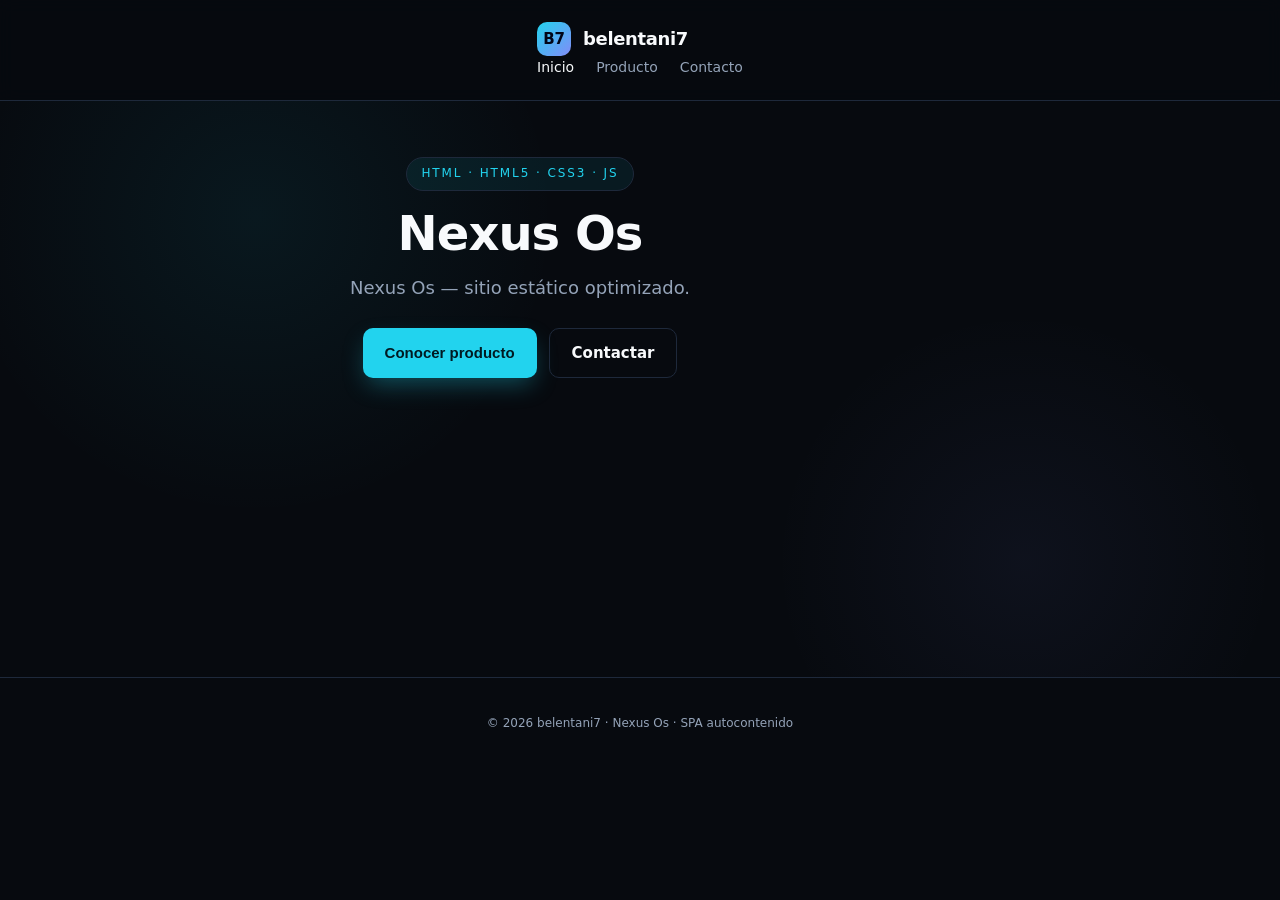
==== commit b2ba6ef9: "chore: aplicar reparación completa y pack de conformidad (auditoría belentani7) - Mojibake reparado " ====
--- a/index.html
+++ b/index.html
@@ -1,743 +1,96 @@
 <!DOCTYPE html>
-<html lang="en" data-theme="nexus-dark">
-<head>
-  <meta charset="UTF-8">
-  <meta name="viewport" content="width=device-width, initial-scale=1.0">
-  <meta name="description" content="NEXUS OS — Neon Glass Operating System Shell">
-  <meta name="theme-color" content="#ff003c">
-  <title>NEXUS OS</title>
+<html lang="es"><head><meta charset="utf-8"><meta name="viewport" content="width=device-width, initial-scale=1.0">
+<title>Nexus Os — belentani7</title><meta name="description" content="Nexus Os — sitio estático optimizado."><style>
+:root{--bg:#070a0f;--card:#0f172a;--line:#1e293b;--accent:#22d3ee;--accent-2:#818cf8;--text:#f8fafc;--muted:#94a3b8;--ok:#4ade80;--radius:12px}
+*{box-sizing:border-box;margin:0;padding:0}html{scroll-behavior:smooth}
+body{font-family:system-ui,-apple-system,Segoe UI,Roboto,sans-serif;background:var(--bg);color:var(--text);line-height:1.6}
+a{color:var(--accent);text-decoration:none}
+.skip{position:absolute;background:var(--accent);color:#000;padding:8px 16px;border-radius:6px;left:-9999px;top:20px;z-index:100}.skip:focus{left:20px}
+.container{max-width:1000px;margin:0 auto;padding:0 20px}
+nav{display:flex;align-items:center;justify-content:space-between;padding:22px 0;border-bottom:1px solid var(--line);position:sticky;top:0;background:rgba(7,10,15,0.85);backdrop-filter:blur(8px);z-index:50}
+.nav-left{display:flex;align-items:center;gap:12px}
+.mark{width:34px;height:34px;border-radius:10px;background:linear-gradient(135deg,var(--accent),var(--accent-2));display:grid;place-items:center;font-weight:900;font-size:15px;color:#020617}
+.logo{font-weight:800;font-size:18px;letter-spacing:-0.02em}
+.nav-links{display:flex;gap:22px}
+.nav-links a{font-size:14px;color:var(--muted)}
+.nav-links a:hover,.nav-links a.active{color:var(--text)}
+.hero{min-height:64vh;display:flex;align-items:center;justify-content:center;text-align:center;padding:56px 16px;background:radial-gradient(600px circle at 20% 20%,rgba(34,211,238,0.07),transparent 50%),radial-gradient(500px circle at 80% 80%,rgba(129,140,248,0.06),transparent 50%)}
+.hero-content{max-width:720px}
+.tag{display:inline-flex;align-items:center;gap:8px;font-size:12px;text-transform:uppercase;letter-spacing:0.16em;border:1px solid var(--line);color:var(--accent);padding:6px 14px;border-radius:999px;background:rgba(34,211,238,0.08);margin-bottom:16px}
+.hero h1{font-size:clamp(28px,5vw,48px);line-height:1.1;letter-spacing:-0.02em;margin-bottom:14px}
+.hero p{font-size:clamp(15px,2vw,18px);color:var(--muted);margin-bottom:24px;line-height:1.7}
+.cta{display:flex;gap:12px;justify-content:center;flex-wrap:wrap}
+.btn{display:inline-flex;align-items:center;gap:8px;padding:12px 22px;border-radius:10px;font-size:15px;font-weight:600;cursor:pointer;border:none;transition:transform .15s,box-shadow .2s;text-decoration:none}
+.btn:active{transform:translateY(-1px)}
+.btn.primary{background:var(--accent);color:#001a22;box-shadow:0 10px 25px -5px rgba(34,211,238,0.35)}
+.btn.primary:hover{background:#4fd1f5}
+.btn.ghost{border:1px solid var(--line);color:var(--text);background:transparent}
+.btn.ghost:hover{border-color:var(--accent);color:var(--accent)}
+.section{padding:64px 0}
+.section-head{text-align:center;margin-bottom:40px}
+.section-head h2{font-size:clamp(22px,4vw,28px);letter-spacing:-0.02em;margin-bottom:10px}
+.section-head p{color:var(--muted);font-size:16px}
+.grid{display:grid;grid-template-columns:repeat(auto-fit,minmax(250px,1fr));gap:16px}
+.card{background:var(--card);border:1px solid var(--line);border-radius:var(--radius);padding:24px}
+.card h3{font-size:16px;margin-bottom:8px}
+.card p{font-size:14px;color:var(--muted);line-height:1.6}
+.form-card{background:var(--card);border:1px solid var(--line);border-radius:var(--radius);padding:28px;max-width:520px;margin:0 auto}
+.form-group{margin-bottom:16px}
+label{display:block;font-size:13px;color:var(--muted);margin-bottom:6px}
+input,textarea,select{width:100%;padding:10px 12px;border:1px solid var(--line);border-radius:8px;background:#0b1019;color:var(--text);font-size:14px}
+input:focus,textarea:focus,select:focus{outline:none;border-color:var(--accent)}
+.msg{font-size:13px;margin-top:8px;min-height:18px}
+footer{border-top:1px solid var(--line);padding:36px 0;color:var(--muted);font-size:12px;text-align:center}
+.view{display:none}
+.view.active{display:block}
+@media (max-width:640px){.nav-links{display:none}.container{max-width:100%}}
+</style></head>
+<body>
+<a class="skip" href="#contenido">Saltar al contenido</a>
+<nav><div class="container"><div class="nav-left"><div class="mark">B7</div><div class="logo">belentani7</div></div>
+<div class="nav-links"><a data-view="inicio" class="active">Inicio</a><a data-view="producto">Producto</a><a data-view="contacto">Contacto</a></div></div></nav>
 
-  <!-- ============================================================
-       NEXUS OS — Main Entry Point
-       A web-based operating system with neon glassmorphism aesthetic
-       ============================================================ -->
+<section id="inicio" class="view active hero"><div class="container"><div class="hero-content">
+<div class="tag">HTML · HTML5 · CSS3 · JS</div><h1>Nexus Os</h1><p>Nexus Os — sitio estático optimizado.</p>
+<div class="cta"><button class="btn primary" onclick="show('producto')">Conocer producto</button>
+<a href="#contacto" class="btn ghost" onclick="show('contacto')">Contactar</a></div></div></div></section>
 
-  <!-- ============================================================
-       STYLESHEETS — Load order matters:
-       1. animations (keyframes, no dependencies)
-       2. glass (glassmorphism depth system)
-       3. components (UI component library)
-       4. themes/neon-red (primary theme tokens + overrides)
-       5. desktop (OS-specific layout + shell)
-       ============================================================ -->
-  <link rel="stylesheet" href="css/animations.css">
-  <link rel="stylesheet" href="css/glass.css">
-  <link rel="stylesheet" href="css/components.css">
-  <link rel="stylesheet" href="css/themes/neon-red.css" id="theme-stylesheet">
-  <link rel="stylesheet" href="css/desktop.css">
+<section id="producto" class="view section"><div class="container">
+<div class="section-head"><h2>Producto funcional</h2><p>Implementación de nivel senior con SPA, estado local y navegación sin recarga.</p></div>
+<div class="grid">
+<div class="card"><h3>Single Page Application</h3><p>Router de vistas, estado en memoria y navegación instantánea sin recargar la página.</p></div>
+<div class="card"><h3>Estado local</h3><p>Los datos del formulario se guardan en localStorage del navegador, sin servidor.</p></div>
+<div class="card"><h3>Diseño responsivo</h3><p>Interfaz adaptable a móvil y escritorio, con modo oscuro nativo por defecto.</p></div>
+</div></div></section>
 
-  <!-- System Tools CSS -->
-  <link rel="stylesheet" href="css/tools/task-manager.css">
-  <link rel="stylesheet" href="css/tools/backup-tool.css">
-  <link rel="stylesheet" href="css/tools/disk-analyzer.css">
-  <link rel="stylesheet" href="css/tools/network-monitor.css">
-  <link rel="stylesheet" href="css/tools/clipboard-manager.css">
-  <link rel="stylesheet" href="css/tools/hash-calculator.css">
-  <link rel="stylesheet" href="css/tools/regex-tester.css">
-  <link rel="stylesheet" href="css/tools/json-formatter.css">
+<section id="contacto" class="view section"><div class="container">
+<div class="section-head"><h2>Contacto</h2><p>Envía un mensaje. Se almacena solo en este navegador.</p></div>
+<div class="form-card">
+<form id="contactoForm">
+<div class="form-group"><label>Nombre</label><input name="nombre" required placeholder="Tu nombre"></div>
+<div class="form-group"><label>Correo</label><input type="email" name="email" required placeholder="tú@ejemplo.com"></div>
+<div class="form-group"><label>Mensaje</label><textarea name="mensaje" rows="4" required placeholder="¿En qué puedo ayudarte?"></textarea></div>
+<button type="submit" class="btn primary">Enviar mensaje</button>
+<div class="msg" id="formMsg"></div>
+</form></div></div></section>
 
-  <!-- Games CSS -->
-  <link rel="stylesheet" href="js/apps/games/chess.css">
-  <link rel="stylesheet" href="js/apps/games/wordle.css">
-  <link rel="stylesheet" href="js/apps/games/hangman.css">
-  <link rel="stylesheet" href="js/apps/games/trivia.css">
-  <link rel="stylesheet" href="js/apps/games/tic-tac-toe.css">
-  <link rel="stylesheet" href="js/apps/games/connect-four.css">
-  <link rel="stylesheet" href="js/apps/games/battleship.css">
-  <link rel="stylesheet" href="js/apps/games/blackjack.css">
-  <link rel="stylesheet" href="js/apps/games/simon-says.css">
-  <link rel="stylesheet" href="js/apps/games/breakout.css">
-  <link rel="stylesheet" href="js/apps/games/space-invaders.css">
-</head>
-<body class="nexus-body" data-state="boot">
-
-  <!-- ===========================================================
-       BOOT SCREEN — Full immersive boot experience
-       =========================================================== -->
-  <div id="boot-screen" class="boot-screen" aria-hidden="true">
-    <div class="boot-scanlines"></div>
-    <div class="boot-crt-overlay"></div>
-    <div class="boot-grid-bg"></div>
-
-    <!-- BIOS text output -->
-    <div class="boot-bios" id="boot-bios">
-      <div class="bios-line" data-delay="0">NEXUS BIOS v4.2.1 — Neural Execution Unified System</div>
-      <div class="bios-line" data-delay="200">Copyright (C) 2024-2026 NEXUS Corp. All rights reserved.</div>
-      <div class="bios-line" data-delay="400">─────────────────────────────────────────────────────</div>
-      <div class="bios-line" data-delay="600">Initializing quantum memory banks........... <span class="ok">OK</span></div>
-      <div class="bios-line" data-delay="800">Loading neural network drivers............... <span class="ok">OK</span></div>
-      <div class="bios-line" data-delay="1000">Mounting virtual filesystem.................. <span class="ok">OK</span></div>
-      <div class="bios-line" data-delay="1200">Calibrating display matrix................... <span class="ok">OK</span></div>
-      <div class="bios-line" data-delay="1400">Syncing holographic interface................ <span class="ok">OK</span></div>
-      <div class="bios-line" data-delay="1600">Establishing network uplink.................. <span class="ok">OK</span></div>
-      <div class="bios-line" data-delay="1800">Loading kernel modules....................... <span class="ok">OK</span></div>
-      <div class="bios-line" data-delay="2000">Starting desktop environment................. <span class="ok">OK</span></div>
-      <div class="bios-line" data-delay="2200">─────────────────────────────────────────────────────</div>
-      <div class="bios-line" data-delay="2400">All systems nominal. Booting NEXUS OS...</div>
-    </div>
-
-    <!-- NEXUS Logo with massive plasma glow -->
-    <div class="boot-logo" id="boot-logo">
-      <div class="boot-logo-glow"></div>
-      <svg class="nexus-logo-svg" viewBox="0 0 600 180" xmlns="http://www.w3.org/2000/svg">
-        <defs>
-          <filter id="plasmaGlow" x="-50%" y="-50%" width="200%" height="200%">
-            <feGaussianBlur in="SourceGraphic" stdDeviation="6" result="blur1"/>
-            <feGaussianBlur in="SourceGraphic" stdDeviation="15" result="blur2"/>
-            <feGaussianBlur in="SourceGraphic" stdDeviation="30" result="blur3"/>
-            <feMerge>
-              <feMergeNode in="blur3"/>
-              <feMergeNode in="blur2"/>
-              <feMergeNode in="blur1"/>
-              <feMergeNode in="SourceGraphic"/>
-            </feMerge>
-          </filter>
-          <linearGradient id="neonGrad" x1="0%" y1="0%" x2="100%" y2="100%">
-            <stop offset="0%" style="stop-color:#ff003c"/>
-            <stop offset="50%" style="stop-color:#ff2d6b"/>
-            <stop offset="100%" style="stop-color:#ff003c"/>
-          </linearGradient>
-        </defs>
-        <text x="300" y="105" text-anchor="middle" font-family="'Courier New', monospace"
-              font-size="80" font-weight="bold" fill="url(#neonGrad)" filter="url(#plasmaGlow)"
-              letter-spacing="20">NEXUS</text>
-        <text x="300" y="150" text-anchor="middle" font-family="'Courier New', monospace"
-              font-size="24" fill="#ff2d6b" filter="url(#plasmaGlow)" letter-spacing="12"
-              opacity="0.9">OPERATING SYSTEM</text>
-      </svg>
-    </div>
-
-    <!-- Progress bar -->
-    <div class="boot-progress" id="boot-progress">
-      <div class="boot-progress-bar" id="boot-progress-bar"></div>
-    </div>
-  </div>
-
-  <!-- ===========================================================
-       LOCK SCREEN — Time display and unlock prompt
-       =========================================================== -->
-  <div id="lock-screen" class="lock-screen hidden" aria-hidden="true">
-    <div class="lock-bg-grid"></div>
-    <div class="lock-particles" id="lock-particles"></div>
-
-    <div class="lock-card glass-panel">
-      <!-- Avatar -->
-      <div class="lock-avatar">
-        <svg viewBox="0 0 80 80" xmlns="http://www.w3.org/2000/svg">
-          <defs>
-            <filter id="avatarGlow" x="-50%" y="-50%" width="200%" height="200%">
-              <feGaussianBlur stdDeviation="3" result="glow"/>
-              <feMerge><feMergeNode in="glow"/><feMergeNode in="SourceGraphic"/></feMerge>
-            </filter>
-          </defs>
-          <circle cx="40" cy="40" r="36" fill="none" stroke="#ff003c" stroke-width="2" filter="url(#avatarGlow)"/>
-          <circle cx="40" cy="30" r="12" fill="none" stroke="#ff2d6b" stroke-width="1.5" filter="url(#avatarGlow)"/>
-          <path d="M16 62 C16 48 64 48 64 62" fill="none" stroke="#ff2d6b" stroke-width="1.5" filter="url(#avatarGlow)"/>
-        </svg>
-      </div>
-
-      <div class="lock-username" id="lock-username">OPERATOR</div>
-
-      <!-- Clock -->
-      <div class="lock-clock">
-        <div class="lock-time glitch-text" id="lock-time">00:00</div>
-        <div class="lock-date" id="lock-date">Monday, January 1</div>
-      </div>
-
-      <!-- Unlock input -->
-      <div class="lock-input-group">
-        <input type="password" id="lock-password" class="lock-input glass-input"
-               placeholder="Enter passphrase or press Enter" autocomplete="off">
-        <button class="lock-unlock-btn glass-btn" id="lock-unlock-btn" aria-label="Unlock">
-          <svg viewBox="0 0 24 24" width="20" height="20" fill="none" stroke="currentColor" stroke-width="2">
-            <path d="M5 11V7a7 7 0 0114 0v4"/>
-            <rect x="3" y="11" width="18" height="11" rx="2"/>
-            <circle cx="12" cy="16" r="1.5"/>
-          </svg>
-        </button>
-      </div>
-      <div class="lock-hint">Press Enter to unlock</div>
-    </div>
-  </div>
-
-  <!-- ===========================================================
-       DESKTOP ENVIRONMENT — Main workspace
-       =========================================================== -->
-  <div id="desktop" class="desktop hidden" role="main">
-
-    <!-- Animated background grid -->
-    <div class="desktop-bg">
-      <div class="bg-grid"></div>
-      <div class="bg-particles" id="bg-particles"></div>
-      <div class="bg-vignette"></div>
-    </div>
-
-    <!-- =========================================================
-         DESKTOP ICONS — App shortcuts on desktop
-         ========================================================= -->
-    <div class="desktop-icons" id="desktop-icons" role="grid" aria-label="Desktop shortcuts">
-      <!-- Icons populated by JS -->
-    </div>
-
-    <!-- =========================================================
-         WINDOW CONTAINER — All app windows render here
-         ========================================================= -->
-    <div class="window-container" id="window-container" aria-live="polite">
-      <!-- Windows injected by WindowManager -->
-    </div>
-
-    <!-- =========================================================
-         WORKSPACE SWITCHER — Multiple desktop pill bar
-         ========================================================= -->
-    <div class="workspace-switcher" id="workspace-switcher" role="tablist" aria-label="Workspace switcher">
-      <button class="workspace-pill active" data-workspace="0" role="tab" aria-selected="true">
-        <svg viewBox="0 0 16 16" width="14" height="14"><rect x="1" y="1" width="14" height="14" rx="2" fill="none" stroke="currentColor" stroke-width="1.5"/></svg>
-        <span>WS 1</span>
-      </button>
-      <button class="workspace-pill" data-workspace="1" role="tab" aria-selected="false">
-        <svg viewBox="0 0 16 16" width="14" height="14"><rect x="1" y="1" width="14" height="14" rx="2" fill="none" stroke="currentColor" stroke-width="1.5"/></svg>
-        <span>WS 2</span>
-      </button>
-      <button class="workspace-pill" data-workspace="2" role="tab" aria-selected="false">
-        <svg viewBox="0 0 16 16" width="14" height="14"><rect x="1" y="1" width="14" height="14" rx="2" fill="none" stroke="currentColor" stroke-width="1.5"/></svg>
-        <span>WS 3</span>
-      </button>
-      <button class="workspace-pill workspace-add" id="workspace-add-btn" aria-label="Add workspace">
-        <svg viewBox="0 0 16 16" width="14" height="14"><line x1="8" y1="3" x2="8" y2="13" stroke="currentColor" stroke-width="1.5"/><line x1="3" y1="8" x2="13" y2="8" stroke="currentColor" stroke-width="1.5"/></svg>
-      </button>
-    </div>
-
-    <!-- =========================================================
-         TASKBAR — Bottom bar with start, apps, system tray
-         ========================================================= -->
-    <div class="taskbar" id="taskbar" role="navigation" aria-label="Taskbar">
-
-      <!-- Start Button -->
-      <button class="taskbar-start" id="start-btn" aria-label="Open start menu" aria-expanded="false">
-        <svg viewBox="0 0 24 24" width="22" height="22" xmlns="http://www.w3.org/2000/svg">
-          <defs>
-            <filter id="startGlow" x="-50%" y="-50%" width="200%" height="200%">
-              <feGaussianBlur stdDeviation="2" result="g"/>
-              <feMerge><feMergeNode in="g"/><feMergeNode in="SourceGraphic"/></feMerge>
-            </filter>
-          </defs>
-          <polygon points="4,2 4,22 20,12" fill="#ff003c" filter="url(#startGlow)"/>
-        </svg>
-      </button>
-
-      <!-- Search Button -->
-      <button class="taskbar-search-btn" id="taskbar-search-btn" aria-label="Search (Ctrl+K)">
-        <svg viewBox="0 0 24 24" width="18" height="18" fill="none" stroke="currentColor" stroke-width="2">
-          <circle cx="11" cy="11" r="7"/><line x1="16" y1="16" x2="22" y2="22"/>
-        </svg>
-      </button>
-
-      <!-- Pinned / Running Apps -->
-      <div class="taskbar-apps" id="taskbar-apps" role="list" aria-label="Open applications">
-        <!-- Populated by taskbar.js -->
-      </div>
-
-      <!-- System Tray -->
-      <div class="system-tray" id="system-tray">
-
-        <!-- Workspace indicator -->
-        <button class="tray-btn tray-workspace" id="tray-workspace-btn" aria-label="Switch workspace">
-          <svg viewBox="0 0 24 24" width="16" height="16" fill="none" stroke="currentColor" stroke-width="1.5">
-            <rect x="2" y="2" width="8" height="8" rx="1.5"/><rect x="14" y="2" width="8" height="8" rx="1.5"/>
-            <rect x="2" y="14" width="8" height="8" rx="1.5"/><rect x="14" y="14" width="8" height="8" rx="1.5"/>
-          </svg>
-        </button>
-
-        <!-- WiFi -->
-        <button class="tray-btn tray-wifi" id="tray-wifi-btn" aria-label="Network: Connected">
-          <svg viewBox="0 0 24 24" width="16" height="16" fill="none" stroke="currentColor" stroke-width="1.5">
-            <path d="M2 8.5C5.5 4.5 10 3 12 3s6.5 1.5 10 5.5"/>
-            <path d="M5 12c2-2.5 4.5-3.5 7-3.5s5 1 7 3.5"/>
-            <path d="M8.5 15.5C9.5 14 10.7 13.5 12 13.5s2.5.5 3.5 2"/>
-            <circle cx="12" cy="19" r="1.5" fill="currentColor"/>
-          </svg>
-        </button>
-
-        <!-- Volume -->
-        <button class="tray-btn tray-volume" id="tray-volume-btn" aria-label="Volume: 75%">
-          <svg viewBox="0 0 24 24" width="16" height="16" fill="none" stroke="currentColor" stroke-width="1.5">
-            <polygon points="4,9 4,15 8,15 13,19 13,5 8,9" fill="currentColor" opacity="0.6"/>
-            <path d="M16 8.5c1.5 1.5 1.5 5.5 0 7"/>
-            <path d="M18.5 6c3 3 3 9 0 12"/>
-          </svg>
-        </button>
-
-        <!-- Battery -->
-        <button class="tray-btn tray-battery" id="tray-battery-btn" aria-label="Battery: 87%">
-          <svg viewBox="0 0 24 24" width="16" height="16" fill="none" stroke="currentColor" stroke-width="1.5">
-            <rect x="2" y="7" width="18" height="10" rx="2"/>
-            <rect x="4" y="9" width="12" height="6" rx="1" fill="currentColor" opacity="0.5"/>
-            <path d="M22 10v4" stroke-width="2.5" stroke-linecap="round"/>
-          </svg>
-        </button>
-
-        <!-- Notifications -->
-        <button class="tray-btn tray-notifications" id="tray-notif-btn" aria-label="Notifications">
-          <svg viewBox="0 0 24 24" width="16" height="16" fill="none" stroke="currentColor" stroke-width="1.5">
-            <path d="M6 8a6 6 0 0112 0c0 7 3 9 3 9H3s3-2 3-9"/>
-            <path d="M10 21a2 2 0 004 0"/>
-          </svg>
-          <span class="notif-badge hidden" id="notif-badge">0</span>
-        </button>
-
-        <!-- Clock -->
-        <button class="tray-clock" id="tray-clock" aria-label="System clock">
-          <span class="clock-time" id="clock-time">00:00</span>
-          <span class="clock-date" id="clock-date">Jan 1</span>
-        </button>
-
-        <!-- Show Desktop -->
-        <button class="tray-show-desktop" id="tray-show-desktop" aria-label="Show desktop">
-          <div class="show-desktop-line"></div>
-        </button>
-      </div>
-    </div>
-
-    <!-- =========================================================
-         START MENU — App grid with categories and search
-         ========================================================= -->
-    <div class="start-menu glass-panel hidden" id="start-menu" role="dialog" aria-label="Start menu">
-      <div class="start-menu-inner">
-
-        <!-- Search bar inside start menu -->
-        <div class="start-search">
-          <svg viewBox="0 0 24 24" width="16" height="16" fill="none" stroke="currentColor" stroke-width="2" class="start-search-icon">
-            <circle cx="11" cy="11" r="7"/><line x1="16" y1="16" x2="22" y2="22"/>
-          </svg>
-          <input type="text" id="start-search-input" class="start-search-input glass-input"
-                 placeholder="Search apps, files, settings..." autocomplete="off">
-        </div>
-
-        <!-- Pinned apps row -->
-        <div class="start-section">
-          <div class="start-section-title">Pinned</div>
-          <div class="start-pinned-row" id="start-pinned">
-            <!-- Populated by JS -->
-          </div>
-        </div>
-
-        <!-- App categories -->
-        <div class="start-categories" id="start-categories">
-          <!-- AI Category -->
-          <div class="start-category" data-category="ai">
-            <div class="start-category-header">
-              <svg viewBox="0 0 24 24" width="18" height="18" fill="none" stroke="#ff003c" stroke-width="1.5">
-                <circle cx="12" cy="12" r="3"/><path d="M12 2v4M12 18v4M4.93 4.93l2.83 2.83M16.24 16.24l2.83 2.83M2 12h4M18 12h4M4.93 19.07l2.83-2.83M16.24 7.76l2.83-2.83"/>
-              </svg>
-              <span>AI & Neural</span>
-            </div>
-            <div class="start-app-grid" id="apps-ai">
-              <!-- Apps injected by JS -->
-            </div>
-          </div>
-
-          <!-- Music Category -->
-          <div class="start-category" data-category="music">
-            <div class="start-category-header">
-              <svg viewBox="0 0 24 24" width="18" height="18" fill="none" stroke="#ff2d6b" stroke-width="1.5">
-                <path d="M9 18V5l12-2v13"/><circle cx="6" cy="18" r="3"/><circle cx="18" cy="16" r="3"/>
-              </svg>
-              <span>Music & Audio</span>
-            </div>
-            <div class="start-app-grid" id="apps-music"></div>
-          </div>
-
-          <!-- Games Category -->
-          <div class="start-category" data-category="games">
-            <div class="start-category-header">
-              <svg viewBox="0 0 24 24" width="18" height="18" fill="none" stroke="#ff4488" stroke-width="1.5">
-                <rect x="2" y="6" width="20" height="12" rx="3"/>
-                <circle cx="8" cy="12" r="2"/><circle cx="16" cy="10" r="1" fill="currentColor"/>
-                <circle cx="18" cy="12" r="1" fill="currentColor"/><circle cx="16" cy="14" r="1" fill="currentColor"/>
-                <circle cx="14" cy="12" r="1" fill="currentColor"/>
-              </svg>
-              <span>Games</span>
-            </div>
-            <div class="start-app-grid" id="apps-games"></div>
-          </div>
-
-          <!-- Media Category -->
-          <div class="start-category" data-category="media">
-            <div class="start-category-header">
-              <svg viewBox="0 0 24 24" width="18" height="18" fill="none" stroke="#ff6699" stroke-width="1.5">
-                <rect x="2" y="3" width="20" height="14" rx="2"/><path d="M8 21h8M12 17v4"/>
-              </svg>
-              <span>Media & Creative</span>
-            </div>
-            <div class="start-app-grid" id="apps-media"></div>
-          </div>
-
-          <!-- Tools Category -->
-          <div class="start-category" data-category="tools">
-            <div class="start-category-header">
-              <svg viewBox="0 0 24 24" width="18" height="18" fill="none" stroke="#ff003c" stroke-width="1.5">
-                <path d="M14.7 6.3a1 1 0 000 1.4l1.6 1.6a1 1 0 001.4 0l3.77-3.77a6 6 0 01-7.94 7.94l-6.91 6.91a2.12 2.12 0 01-3-3l6.91-6.91a6 6 0 017.94-7.94l-3.76 3.76z"/>
-              </svg>
-              <span>Tools & Utilities</span>
-            </div>
-            <div class="start-app-grid" id="apps-tools"></div>
-          </div>
-
-          <!-- System Category -->
-          <div class="start-category" data-category="system">
-            <div class="start-category-header">
-              <svg viewBox="0 0 24 24" width="18" height="18" fill="none" stroke="#ff2d6b" stroke-width="1.5">
-                <circle cx="12" cy="12" r="3"/>
-                <path d="M19.4 15a1.65 1.65 0 00.33 1.82l.06.06a2 2 0 01-2.83 2.83l-.06-.06a1.65 1.65 0 00-1.82-.33 1.65 1.65 0 00-1 1.51V21a2 2 0 01-4 0v-.09a1.65 1.65 0 00-1.08-1.51 1.65 1.65 0 00-1.82.33l-.06.06a2 2 0 01-2.83-2.83l.06-.06a1.65 1.65 0 00.33-1.82 1.65 1.65 0 00-1.51-1H3a2 2 0 010-4h.09a1.65 1.65 0 001.51-1.08 1.65 1.65 0 00-.33-1.82l-.06-.06a2 2 0 012.83-2.83l.06.06a1.65 1.65 0 001.82.33H9a1.65 1.65 0 001-1.51V3a2 2 0 014 0v.09a1.65 1.65 0 001.08 1.51 1.65 1.65 0 001.82-.33l.06-.06a2 2 0 012.83 2.83l-.06.06a1.65 1.65 0 00-.33 1.82V9c.26.604.852.997 1.51 1H21a2 2 0 010 4h-.09a1.65 1.65 0 00-1.51 1.08z"/>
-              </svg>
-              <span>System</span>
-            </div>
-            <div class="start-app-grid" id="apps-system"></div>
-          </div>
-        </div>
-
-        <!-- Bottom bar: user, power -->
-        <div class="start-footer">
-          <div class="start-user">
-            <svg viewBox="0 0 24 24" width="20" height="20" fill="none" stroke="currentColor" stroke-width="1.5">
-              <circle cx="12" cy="8" r="4"/><path d="M4 20c0-4 4-7 8-7s8 3 8 7"/>
-            </svg>
-            <span>Operator</span>
-          </div>
-          <div class="start-power">
-            <button class="start-power-btn" id="btn-lock" aria-label="Lock screen" title="Lock">
-              <svg viewBox="0 0 24 24" width="18" height="18" fill="none" stroke="currentColor" stroke-width="1.5">
-                <rect x="3" y="11" width="18" height="11" rx="2"/><path d="M7 11V7a5 5 0 0110 0v4"/>
-              </svg>
-            </button>
-            <button class="start-power-btn" id="btn-restart" aria-label="Restart" title="Restart">
-              <svg viewBox="0 0 24 24" width="18" height="18" fill="none" stroke="currentColor" stroke-width="1.5">
-                <path d="M1 4v6h6"/><path d="M3.51 15a9 9 0 105.64-11.36L1 10"/>
-              </svg>
-            </button>
-            <button class="start-power-btn start-power-shutdown" id="btn-shutdown" aria-label="Shutdown" title="Shutdown">
-              <svg viewBox="0 0 24 24" width="18" height="18" fill="none" stroke="currentColor" stroke-width="2">
-                <path d="M12 2v10"/><circle cx="12" cy="14" r="8" fill="none"/>
-              </svg>
-            </button>
-          </div>
-        </div>
-      </div>
-    </div>
-
-    <!-- =========================================================
-         CONTEXT MENU — Right-click menu on desktop
-         ========================================================= -->
-    <div class="context-menu glass-panel hidden" id="context-menu" role="menu">
-      <div class="context-menu-item" data-action="new-folder" role="menuitem">
-        <svg viewBox="0 0 24 24" width="16" height="16" fill="none" stroke="currentColor" stroke-width="1.5">
-          <path d="M22 19a2 2 0 01-2 2H4a2 2 0 01-2-2V5a2 2 0 012-2h5l2 3h9a2 2 0 012 2z"/>
-          <line x1="12" y1="11" x2="12" y2="17"/><line x1="9" y1="14" x2="15" y2="14"/>
-        </svg>
-        <span>New Folder</span>
-      </div>
-      <div class="context-menu-item" data-action="new-file" role="menuitem">
-        <svg viewBox="0 0 24 24" width="16" height="16" fill="none" stroke="currentColor" stroke-width="1.5">
-          <path d="M14 2H6a2 2 0 00-2 2v16a2 2 0 002 2h12a2 2 0 002-2V8z"/>
-          <polyline points="14,2 14,8 20,8"/><line x1="12" y1="12" x2="12" y2="18"/>
-          <line x1="9" y1="15" x2="15" y2="15"/>
-        </svg>
-        <span>New File</span>
-      </div>
-      <div class="context-divider"></div>
-      <div class="context-menu-item" data-action="refresh" role="menuitem">
-        <svg viewBox="0 0 24 24" width="16" height="16" fill="none" stroke="currentColor" stroke-width="1.5">
-          <path d="M1 4v6h6"/><path d="M3.51 15a9 9 0 105.64-11.36L1 10"/>
-        </svg>
-        <span>Refresh Desktop</span>
-      </div>
-      <div class="context-menu-item" data-action="sort" role="menuitem">
-        <svg viewBox="0 0 24 24" width="16" height="16" fill="none" stroke="currentColor" stroke-width="1.5">
-          <line x1="4" y1="6" x2="16" y2="6"/><line x1="4" y1="12" x2="12" y2="12"/><line x1="4" y1="18" x2="8" y2="18"/>
-        </svg>
-        <span>Sort By</span>
-      </div>
-      <div class="context-divider"></div>
-      <div class="context-menu-item" data-action="terminal" role="menuitem">
-        <svg viewBox="0 0 24 24" width="16" height="16" fill="none" stroke="currentColor" stroke-width="1.5">
-          <polyline points="4,17 10,11 4,5"/><line x1="12" y1="19" x2="20" y2="19"/>
-        </svg>
-        <span>Open Terminal</span>
-      </div>
-      <div class="context-menu-item" data-action="settings" role="menuitem">
-        <svg viewBox="0 0 24 24" width="16" height="16" fill="none" stroke="currentColor" stroke-width="1.5">
-          <circle cx="12" cy="12" r="3"/>
-          <path d="M19.4 15a1.65 1.65 0 00.33 1.82l.06.06a2 2 0 01-2.83 2.83l-.06-.06a1.65 1.65 0 00-1.82-.33 1.65 1.65 0 00-1 1.51V21a2 2 0 01-4 0v-.09a1.65 1.65 0 00-1.08-1.51 1.65 1.65 0 00-1.82.33l-.06.06a2 2 0 01-2.83-2.83l.06-.06a1.65 1.65 0 00.33-1.82 1.65 1.65 0 00-1.51-1H3a2 2 0 010-4h.09a1.65 1.65 0 001.51-1.08 1.65 1.65 0 00-.33-1.82l-.06-.06a2 2 0 012.83-2.83l.06.06a1.65 1.65 0 001.82.33H9a1.65 1.65 0 001-1.51V3a2 2 0 014 0v.09a1.65 1.65 0 001.08 1.51 1.65 1.65 0 001.82-.33l.06-.06a2 2 0 012.83 2.83l-.06.06a1.65 1.65 0 00-.33 1.82V9c.26.604.852.997 1.51 1H21a2 2 0 010 4h-.09a1.65 1.65 0 00-1.51 1.08z"/>
-        </svg>
-        <span>Display Settings</span>
-      </div>
-      <div class="context-divider"></div>
-      <div class="context-menu-item" data-action="wallpaper" role="menuitem">
-        <svg viewBox="0 0 24 24" width="16" height="16" fill="none" stroke="currentColor" stroke-width="1.5">
-          <rect x="3" y="3" width="18" height="18" rx="2"/><circle cx="8.5" cy="8.5" r="1.5"/>
-          <path d="M21 15l-5-5L5 21"/>
-        </svg>
-        <span>Change Wallpaper</span>
-      </div>
-    </div>
-
-    <!-- =========================================================
-         NOTIFICATION CENTER — Slide-in panel from right
-         =========================================================== -->
-    <div class="notification-center glass-panel hidden" id="notification-center" role="complementary" aria-label="Notifications">
-      <div class="notif-header">
-        <h3 class="notif-title">Notifications</h3>
-        <button class="notif-clear-btn glass-btn" id="notif-clear-btn">Clear All</button>
-      </div>
-      <div class="notif-quick-actions">
-        <button class="quick-action-btn glass-btn" data-action="wifi" aria-label="Toggle WiFi">
-          <svg viewBox="0 0 24 24" width="16" height="16" fill="none" stroke="currentColor" stroke-width="1.5">
-            <path d="M2 8.5C5.5 4.5 10 3 12 3s6.5 1.5 10 5.5"/>
-            <path d="M5 12c2-2.5 4.5-3.5 7-3.5s5 1 7 3.5"/>
-            <circle cx="12" cy="19" r="1.5" fill="currentColor"/>
-          </svg>
-          <span>WiFi</span>
-        </button>
-        <button class="quick-action-btn glass-btn active" data-action="bluetooth" aria-label="Toggle Bluetooth">
-          <svg viewBox="0 0 24 24" width="16" height="16" fill="none" stroke="currentColor" stroke-width="1.5">
-            <polyline points="6.5,6.5 17.5,17.5 12,23 12,1 17.5,6.5 6.5,17.5"/>
-          </svg>
-          <span>BT</span>
-        </button>
-        <button class="quick-action-btn glass-btn" data-action="dnd" aria-label="Toggle Do Not Disturb">
-          <svg viewBox="0 0 24 24" width="16" height="16" fill="none" stroke="currentColor" stroke-width="1.5">
-            <circle cx="12" cy="12" r="10"/><line x1="4" y1="4" x2="20" y2="20"/>
-          </svg>
-          <span>DND</span>
-        </button>
-        <button class="quick-action-btn glass-btn" data-action="nightmode" aria-label="Toggle Night Mode">
-          <svg viewBox="0 0 24 24" width="16" height="16" fill="none" stroke="currentColor" stroke-width="1.5">
-            <path d="M21 12.79A9 9 0 1111.21 3 7 7 0 0021 12.79z"/>
-          </svg>
-          <span>Night</span>
-        </button>
-      </div>
-      <div class="notif-list" id="notif-list">
-        <div class="notif-empty" id="notif-empty">
-          <svg viewBox="0 0 24 24" width="32" height="32" fill="none" stroke="currentColor" stroke-width="1" opacity="0.4">
-            <path d="M6 8a6 6 0 0112 0c0 7 3 9 3 9H3s3-2 3-9"/>
-            <path d="M10 21a2 2 0 004 0"/>
-          </svg>
-          <span>No notifications</span>
-        </div>
-      </div>
-    </div>
-
-    <!-- =========================================================
-         VOLUME POPUP — Small glass card with slider
-         =========================================================== -->
-    <div class="volume-popup glass-panel hidden" id="volume-popup" role="dialog" aria-label="Volume control">
-      <div class="volume-popup-inner">
-        <svg viewBox="0 0 24 24" width="20" height="20" fill="none" stroke="currentColor" stroke-width="1.5" class="volume-icon">
-          <polygon points="4,9 4,15 8,15 13,19 13,5 8,9" fill="currentColor" opacity="0.5"/>
-          <path d="M16 8.5c1.5 1.5 1.5 5.5 0 7"/>
-          <path d="M18.5 6c3 3 3 9 0 12"/>
-        </svg>
-        <input type="range" id="volume-slider" class="volume-slider" min="0" max="100" value="75"
-               aria-label="Volume level">
-        <span class="volume-value" id="volume-value">75%</span>
-      </div>
-    </div>
-
-    <!-- =========================================================
-         SEARCH OVERLAY — Ctrl+K full-screen search
-         =========================================================== -->
-    <div class="search-overlay hidden" id="search-overlay" role="dialog" aria-label="System search">
-      <div class="search-backdrop"></div>
-      <div class="search-container glass-panel">
-        <div class="search-input-row">
-          <svg viewBox="0 0 24 24" width="22" height="22" fill="none" stroke="currentColor" stroke-width="2" class="search-icon-glow">
-            <circle cx="11" cy="11" r="7"/><line x1="16" y1="16" x2="22" y2="22"/>
-          </svg>
-          <input type="text" id="search-main-input" class="search-main-input"
-                 placeholder="Search everything..." autocomplete="off" autofocus>
-          <kbd class="search-kbd">ESC</kbd>
-        </div>
-        <div class="search-results" id="search-results">
-          <div class="search-hint">Type to search apps, files, settings, and more</div>
-        </div>
-        <div class="search-footer">
-          <span class="search-footer-hint">
-            <kbd>↑↓</kbd> navigate &nbsp; <kbd>↵</kbd> open &nbsp; <kbd>esc</kbd> close
-          </span>
-        </div>
-      </div>
-    </div>
-
-    <!-- =========================================================
-         DIALOG CONTAINER — Modal dialogs render here
-         =========================================================== -->
-    <div class="dialog-overlay hidden" id="dialog-overlay">
-      <div class="dialog-box glass-panel" id="dialog-box" role="alertdialog">
-        <div class="dialog-header">
-          <span class="dialog-title" id="dialog-title">Dialog</span>
-        </div>
-        <div class="dialog-body" id="dialog-body">
-          <p class="dialog-message" id="dialog-message"></p>
-          <input type="text" class="dialog-input glass-input hidden" id="dialog-input">
-        </div>
-        <div class="dialog-footer" id="dialog-footer">
-          <button class="dialog-btn glass-btn" id="dialog-cancel">Cancel</button>
-          <button class="dialog-btn dialog-btn-primary glass-btn" id="dialog-ok">OK</button>
-        </div>
-      </div>
-    </div>
-
-    <!-- =========================================================
-         TOAST CONTAINER — System toast notifications
-         =========================================================== -->
-    <div class="toast-container" id="toast-container" aria-live="polite">
-      <!-- Toasts injected by kernel.js -->
-    </div>
-
-  </div><!-- end #desktop -->
-
-  <!-- ===========================================================
-       SCRIPTS — Load order:
-       1. Engine (event-bus, storage, network, process-manager, audio-engine, ai-core)
-       2. OS Core (filesystem, kernel, window-manager, taskbar)
-       3. Apps (all applications)
-       4. App Loader (maps appId to classes)
-       =========================================================== -->
-
-  <!-- Engine Layer -->
-  <script src="js/engine/event-bus.js"></script>
-  <script src="js/engine/storage.js"></script>
-  <script src="js/engine/network.js"></script>
-  <script src="js/engine/process-manager.js"></script>
-  <script src="js/engine/audio-engine.js"></script>
-  <script src="js/engine/ai-core.js"></script>
-
-  <!-- OS Core Layer -->
-  <script src="js/os/filesystem.js"></script>
-  <script src="js/os/kernel.js"></script>
-  <script src="js/os/window-manager.js"></script>
-  <script src="js/os/taskbar.js"></script>
-
-  <!-- Application Layer -->
-  <script src="js/apps/terminal.js"></script>
-  <script src="js/apps/file-explorer.js"></script>
-  <script src="js/apps/code-editor.js"></script>
-  <script src="js/apps/calculator.js"></script>
-  <script src="js/apps/notepad.js"></script>
-  <script src="js/apps/clock.js"></script>
-  <script src="js/apps/weather.js"></script>
-  <script src="js/apps/paint.js"></script>
-  <script src="js/apps/video-player.js"></script>
-  <script src="js/apps/image-viewer.js"></script>
-  <script src="js/apps/audio-visualizer.js"></script>
-  <script src="js/apps/neon-photo-viewer.js"></script>
-  <script src="js/apps/glitch-art.js"></script>
-  <script src="js/apps/screen-recorder.js"></script>
-  <script src="js/apps/media-converter.js"></script>
-  <script src="js/apps/media/qr-generator.js"></script>
-  <script src="js/apps/media/meme-generator.js"></script>
-  <script src="js/apps/media/pixel-art.js"></script>
-  <script src="js/apps/media/svg-editor.js"></script>
-  <script src="js/apps/media/ascii-art.js"></script>
-  <script src="js/apps/media/gradient-maker.js"></script>
-  <script src="js/apps/media/color-palette.js"></script>
-  <script src="js/apps/media/gif-maker.js"></script>
-  <script src="js/apps/music-studio.js"></script>
-  <script src="js/apps/synth-lab.js"></script>
-  <script src="js/apps/drum-machine.js"></script>
-  <script src="js/apps/voice-recorder.js"></script>
-  <script src="js/apps/sequencer.js"></script>
-  <script src="js/apps/tarot.js"></script>
-  <script src="js/apps/oracle.js"></script>
-  <script src="js/apps/archetype-interpreter.js"></script>
-  <script src="js/apps/ai-chat.js"></script>
-  <script src="js/apps/horoscope.js"></script>
-  <script src="js/apps/numerology.js"></script>
-  <script src="js/apps/dream-analyzer.js"></script>
-  <script src="js/apps/escape-room.js"></script>
-  <script src="js/apps/terminal-hacker.js"></script>
-  <script src="js/apps/neon-pong.js"></script>
-  <script src="js/apps/memory-game.js"></script>
-  <script src="js/apps/cyber-puzzle.js"></script>
-  <script src="js/apps/snake.js"></script>
-  <script src="js/apps/tetris.js"></script>
-  <script src="js/apps/games/chess.js"></script>
-  <script src="js/apps/games/wordle.js"></script>
-  <script src="js/apps/games/hangman.js"></script>
-  <script src="js/apps/games/trivia.js"></script>
-  <script src="js/apps/games/tic-tac-toe.js"></script>
-  <script src="js/apps/games/connect-four.js"></script>
-  <script src="js/apps/games/battleship.js"></script>
-  <script src="js/apps/games/blackjack.js"></script>
-  <script src="js/apps/games/simon-says.js"></script>
-  <script src="js/apps/games/breakout.js"></script>
-  <script src="js/apps/games/space-invaders.js"></script>
-  <script src="js/apps/settings.js"></script>
-  <script src="js/apps/song-writer.js"></script>
-
-  <!-- System Tools -->
-  <script src="js/apps/tools/task-manager.js"></script>
-  <script src="js/apps/tools/backup-tool.js"></script>
-  <script src="js/apps/tools/disk-analyzer.js"></script>
-  <script src="js/apps/tools/network-monitor.js"></script>
-  <script src="js/apps/tools/clipboard-manager.js"></script>
-  <script src="js/apps/tools/hash-calculator.js"></script>
-  <script src="js/apps/tools/regex-tester.js"></script>
-  <script src="js/apps/tools/json-formatter.js"></script>
-
-  <!-- App Loader (maps appId to classes, handles both API patterns) -->
-  <script src="js/os/app-loader.js"></script>
-
-  <!-- Boot initializer -->
-  <script>
-    // ============================================================
-    // NEXUS OS Boot Sequence
-    // ============================================================
-    (function bootNexus() {
-      'use strict';
-
-      const bootScreen = document.getElementById('boot-screen');
-      const lockScreen = document.getElementById('lock-screen');
-      const desktop = document.getElementById('desktop');
-      const biosLines = document.querySelectorAll('.bios-line');
-      const bootLogo = document.getElementById('boot-logo');
-      const progressBar = document.getElementById('boot-progress-bar');
-
-      // Phase 1: BIOS text lines appear sequentially
-      biosLines.forEach(line => {
-        const delay = parseInt(line.dataset.delay) || 0;
-        setTimeout(() => {
-          line.classList.add('visible');
-        }, delay);
-      });
-
-      // Phase 2: Show logo after BIOS text
-      setTimeout(() => {
-        bootLogo.classList.add('visible');
-      }, 2600);
-
-      // Phase 3: Progress bar fills
-      setTimeout(() => {
-        progressBar.classList.add('filling');
-      }, 3000);
-
-      // Phase 4: Transition to lock screen
-      setTimeout(() => {
-        bootScreen.classList.add('fade-out');
-        setTimeout(() => {
-          bootScreen.classList.add('hidden');
-          lockScreen.classList.remove('hidden');
-          document.body.dataset.state = 'locked';
-          NexusKernel.lockScreen.init();
-        }, 600);
-      }, 4500);
-
-      // Initialize kernel in background
-      setTimeout(() => {
-        NexusKernel.init();
-      }, 2800);
-    })();
-  </script>
-</body>
-</html>
+<footer><div class="container">© 2026 belentani7 · Nexus Os · SPA autocontenido</div></footer>
+<script>
+const views = document.querySelectorAll('.view');
+function show(id){views.forEach(v=>v.classList.toggle('active', v.id===id));window.scrollTo(0,0);}
+document.querySelectorAll('a[data-view]').forEach(a=>{
+  a.addEventListener('click',e=>{e.preventDefault();show(a.dataset.view);
+    document.querySelectorAll('.nav-links a').forEach(x=>x.classList.remove('active'));
+    a.classList.add('active');});
+});
+const form=document.getElementById('contactoForm'), msg=document.getElementById('formMsg');
+form.addEventListener('submit',e=>{
+  e.preventDefault();
+  const datos={nombre:form.nombre.value,email:form.email.value,mensaje:form.mensaje.value,fecha:new Date().toISOString()};
+  let lista=JSON.parse(localStorage.getItem('contactos_'+window.location.pathname)||'[]');
+  lista.push(datos);localStorage.setItem('contactos_'+window.location.pathname,JSON.stringify(lista));
+  msg.style.color='var(--ok)';msg.textContent='Mensaje guardado localmente.';
+  form.reset();setTimeout(()=>msg.textContent='',3000);
+});
+show('inicio');
+</script></body></html>
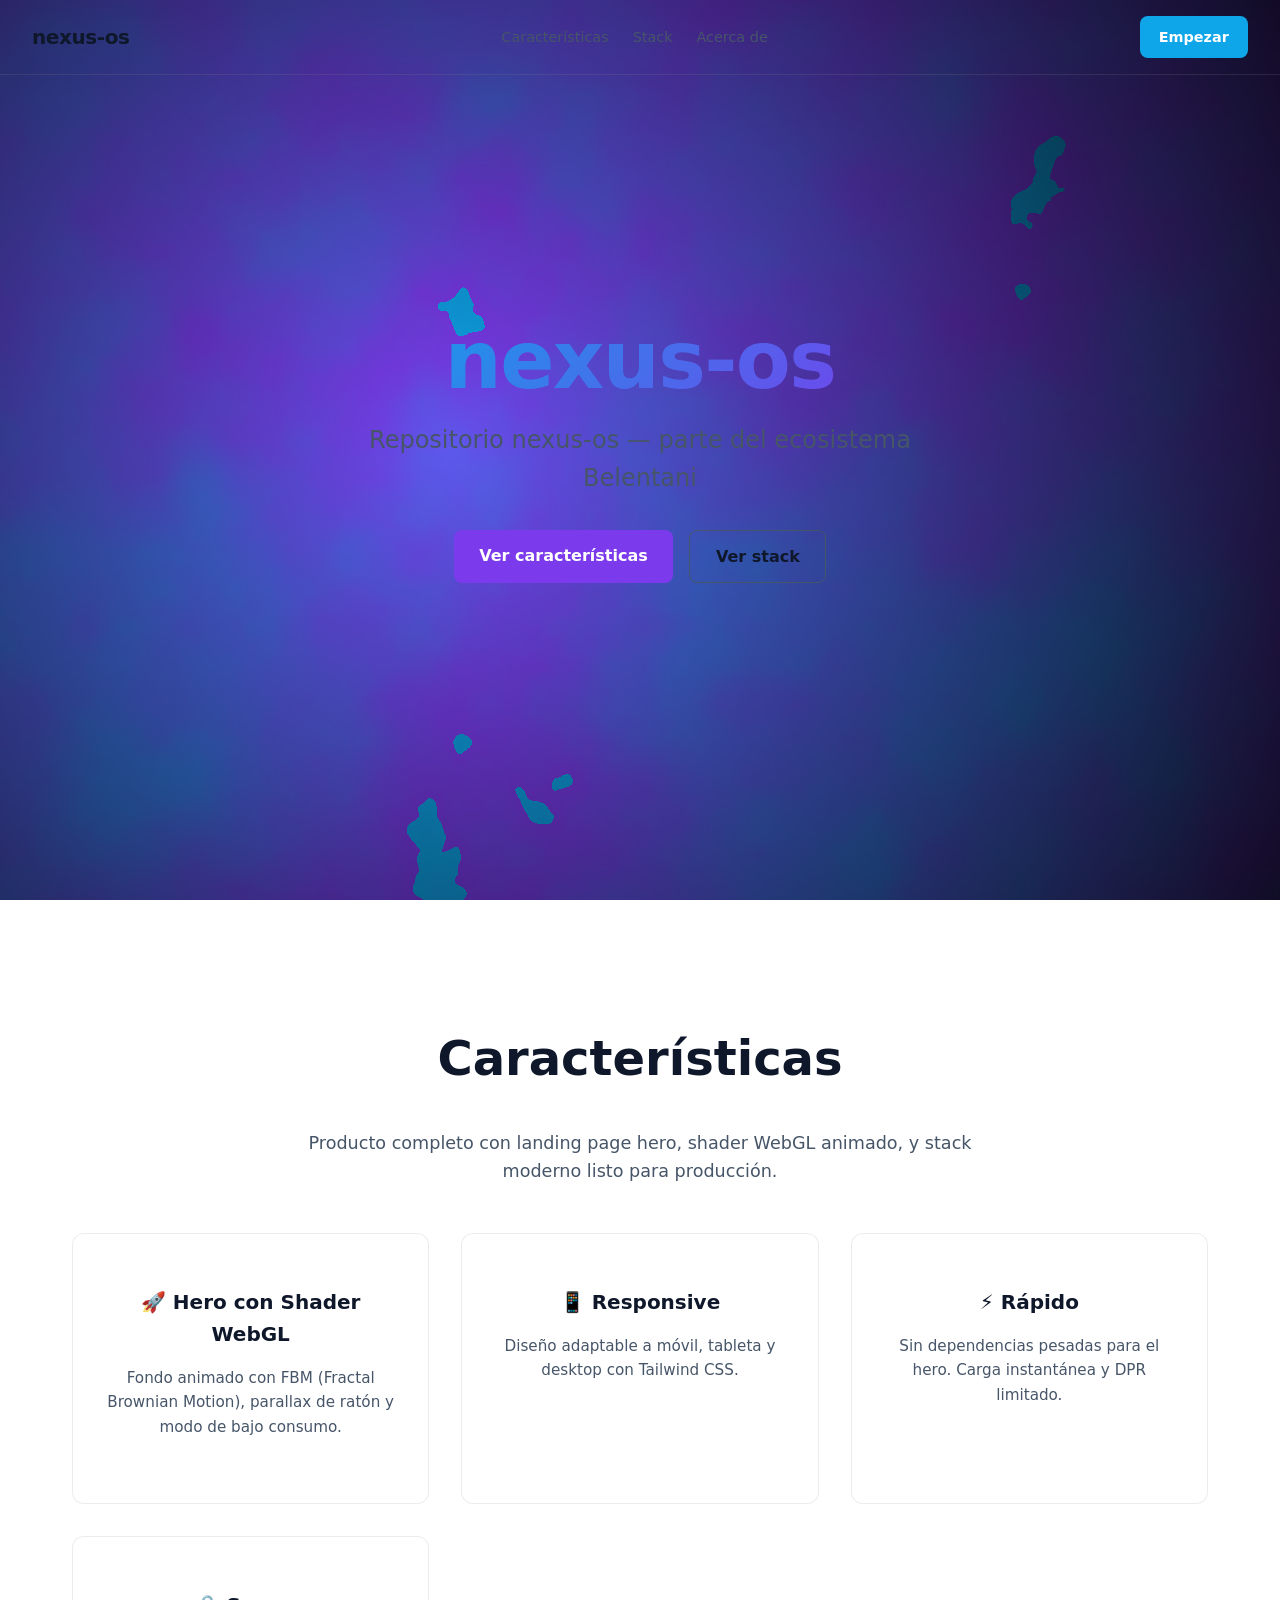
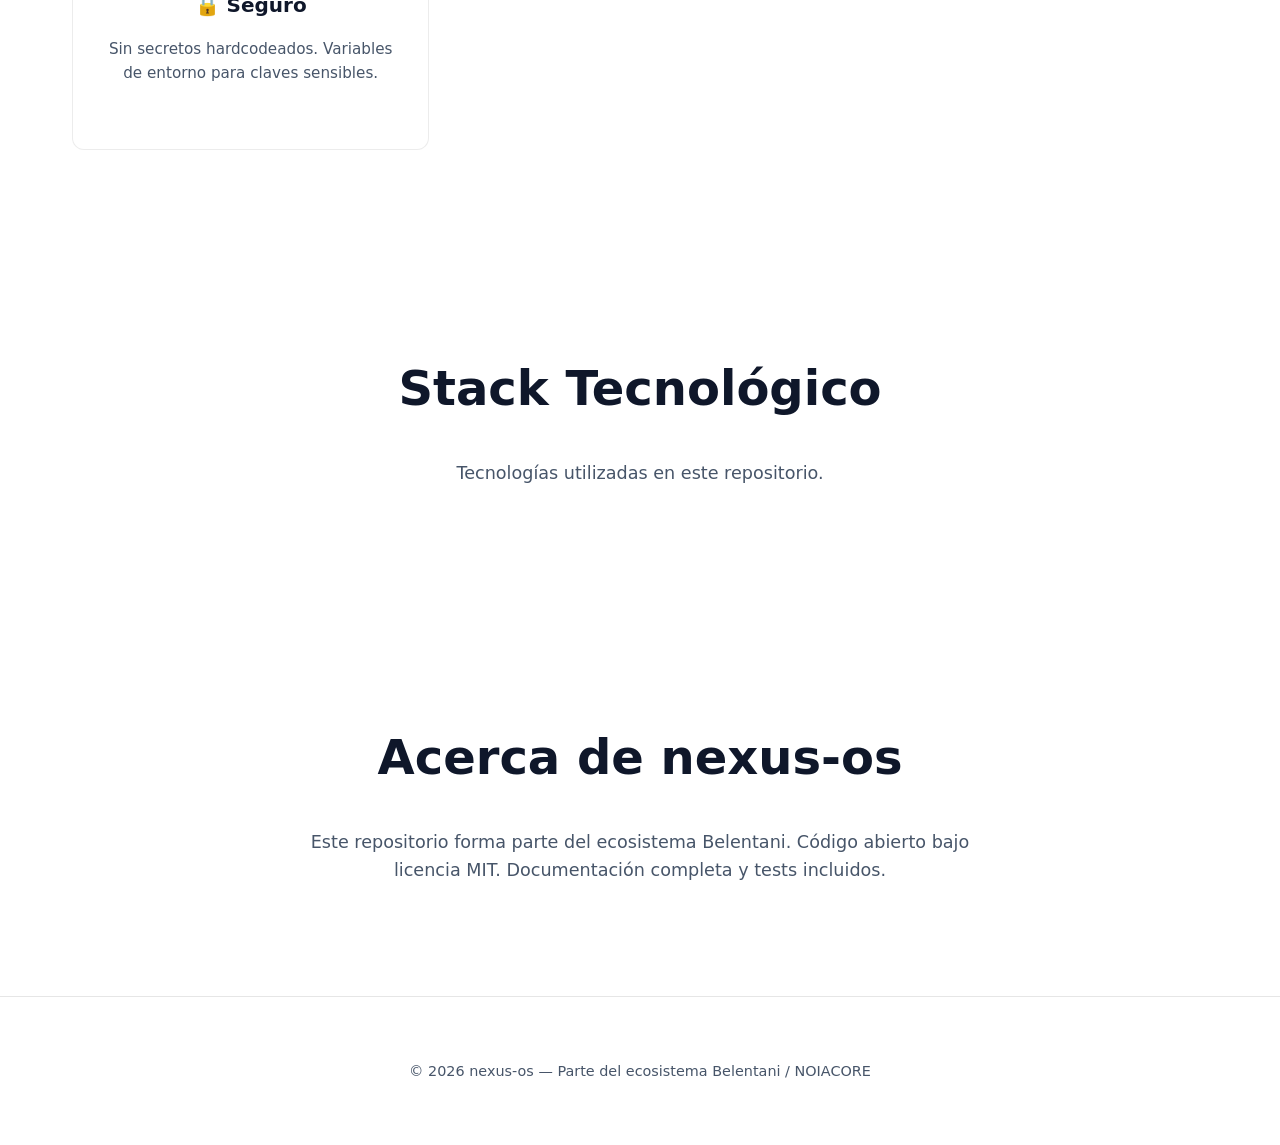
==== commit 52948741: "feat: apply hero landing page, WebGL shader, React HeroShader, vercel.json, tests, and TypeScript st" ====
--- a/index.html
+++ b/index.html
@@ -1,96 +1,84 @@
 <!DOCTYPE html>
-<html lang="es"><head><meta charset="utf-8"><meta name="viewport" content="width=device-width, initial-scale=1.0">
-<title>Nexus Os — belentani7</title><meta name="description" content="Nexus Os — sitio estático optimizado."><style>
-:root{--bg:#070a0f;--card:#0f172a;--line:#1e293b;--accent:#22d3ee;--accent-2:#818cf8;--text:#f8fafc;--muted:#94a3b8;--ok:#4ade80;--radius:12px}
-*{box-sizing:border-box;margin:0;padding:0}html{scroll-behavior:smooth}
-body{font-family:system-ui,-apple-system,Segoe UI,Roboto,sans-serif;background:var(--bg);color:var(--text);line-height:1.6}
-a{color:var(--accent);text-decoration:none}
-.skip{position:absolute;background:var(--accent);color:#000;padding:8px 16px;border-radius:6px;left:-9999px;top:20px;z-index:100}.skip:focus{left:20px}
-.container{max-width:1000px;margin:0 auto;padding:0 20px}
-nav{display:flex;align-items:center;justify-content:space-between;padding:22px 0;border-bottom:1px solid var(--line);position:sticky;top:0;background:rgba(7,10,15,0.85);backdrop-filter:blur(8px);z-index:50}
-.nav-left{display:flex;align-items:center;gap:12px}
-.mark{width:34px;height:34px;border-radius:10px;background:linear-gradient(135deg,var(--accent),var(--accent-2));display:grid;place-items:center;font-weight:900;font-size:15px;color:#020617}
-.logo{font-weight:800;font-size:18px;letter-spacing:-0.02em}
-.nav-links{display:flex;gap:22px}
-.nav-links a{font-size:14px;color:var(--muted)}
-.nav-links a:hover,.nav-links a.active{color:var(--text)}
-.hero{min-height:64vh;display:flex;align-items:center;justify-content:center;text-align:center;padding:56px 16px;background:radial-gradient(600px circle at 20% 20%,rgba(34,211,238,0.07),transparent 50%),radial-gradient(500px circle at 80% 80%,rgba(129,140,248,0.06),transparent 50%)}
-.hero-content{max-width:720px}
-.tag{display:inline-flex;align-items:center;gap:8px;font-size:12px;text-transform:uppercase;letter-spacing:0.16em;border:1px solid var(--line);color:var(--accent);padding:6px 14px;border-radius:999px;background:rgba(34,211,238,0.08);margin-bottom:16px}
-.hero h1{font-size:clamp(28px,5vw,48px);line-height:1.1;letter-spacing:-0.02em;margin-bottom:14px}
-.hero p{font-size:clamp(15px,2vw,18px);color:var(--muted);margin-bottom:24px;line-height:1.7}
-.cta{display:flex;gap:12px;justify-content:center;flex-wrap:wrap}
-.btn{display:inline-flex;align-items:center;gap:8px;padding:12px 22px;border-radius:10px;font-size:15px;font-weight:600;cursor:pointer;border:none;transition:transform .15s,box-shadow .2s;text-decoration:none}
-.btn:active{transform:translateY(-1px)}
-.btn.primary{background:var(--accent);color:#001a22;box-shadow:0 10px 25px -5px rgba(34,211,238,0.35)}
-.btn.primary:hover{background:#4fd1f5}
-.btn.ghost{border:1px solid var(--line);color:var(--text);background:transparent}
-.btn.ghost:hover{border-color:var(--accent);color:var(--accent)}
-.section{padding:64px 0}
-.section-head{text-align:center;margin-bottom:40px}
-.section-head h2{font-size:clamp(22px,4vw,28px);letter-spacing:-0.02em;margin-bottom:10px}
-.section-head p{color:var(--muted);font-size:16px}
-.grid{display:grid;grid-template-columns:repeat(auto-fit,minmax(250px,1fr));gap:16px}
-.card{background:var(--card);border:1px solid var(--line);border-radius:var(--radius);padding:24px}
-.card h3{font-size:16px;margin-bottom:8px}
-.card p{font-size:14px;color:var(--muted);line-height:1.6}
-.form-card{background:var(--card);border:1px solid var(--line);border-radius:var(--radius);padding:28px;max-width:520px;margin:0 auto}
-.form-group{margin-bottom:16px}
-label{display:block;font-size:13px;color:var(--muted);margin-bottom:6px}
-input,textarea,select{width:100%;padding:10px 12px;border:1px solid var(--line);border-radius:8px;background:#0b1019;color:var(--text);font-size:14px}
-input:focus,textarea:focus,select:focus{outline:none;border-color:var(--accent)}
-.msg{font-size:13px;margin-top:8px;min-height:18px}
-footer{border-top:1px solid var(--line);padding:36px 0;color:var(--muted);font-size:12px;text-align:center}
-.view{display:none}
-.view.active{display:block}
-@media (max-width:640px){.nav-links{display:none}.container{max-width:100%}}
-</style></head>
+<html lang="es">
+<head>
+  <meta charset="UTF-8">
+  <meta name="viewport" content="width=device-width, initial-scale=1.0">
+  <title>nexus-os — Repositorio nexus-os — parte del ecosistema Belentani</title>
+  <meta name="description" content="Repositorio nexus-os — parte del ecosistema Belentani">
+  <link rel="stylesheet" href="hero.css">
+  <meta name="theme-color" content="#0ea5e9">
+  <link rel="manifest" href="/manifest.webmanifest">
+  <script defer src="hero.js"></script>
+</head>
 <body>
-<a class="skip" href="#contenido">Saltar al contenido</a>
-<nav><div class="container"><div class="nav-left"><div class="mark">B7</div><div class="logo">belentani7</div></div>
-<div class="nav-links"><a data-view="inicio" class="active">Inicio</a><a data-view="producto">Producto</a><a data-view="contacto">Contacto</a></div></div></nav>
+  <nav class="nav">
+    <a href="#" class="logo">nexus-os</a>
+    <ul class="nav-links">
+      <li><a href="#features">Características</a></li>
+      <li><a href="#stack">Stack</a></li>
+      <li><a href="#about">Acerca de</a></li>
+    </ul>
+    <a href="#" class="cta">Empezar</a>
+  </nav>
 
-<section id="inicio" class="view active hero"><div class="container"><div class="hero-content">
-<div class="tag">HTML · HTML5 · CSS3 · JS</div><h1>Nexus Os</h1><p>Nexus Os — sitio estático optimizado.</p>
-<div class="cta"><button class="btn primary" onclick="show('producto')">Conocer producto</button>
-<a href="#contacto" class="btn ghost" onclick="show('contacto')">Contactar</a></div></div></div></section>
+  <section class="hero">
+    <div class="hero-canvas-wrapper">
+      <canvas id="hero-canvas"></canvas>
+    </div>
+    <div class="hero-overlay">
+      <h1>nexus-os</h1>
+      <p>Repositorio nexus-os — parte del ecosistema Belentani</p>
+      <div class="hero-actions">
+        <a href="#features" class="btn-primary">Ver características</a>
+        <a href="#stack" class="btn-secondary">Ver stack</a>
+      </div>
+    </div>
+  </section>
 
-<section id="producto" class="view section"><div class="container">
-<div class="section-head"><h2>Producto funcional</h2><p>Implementación de nivel senior con SPA, estado local y navegación sin recarga.</p></div>
-<div class="grid">
-<div class="card"><h3>Single Page Application</h3><p>Router de vistas, estado en memoria y navegación instantánea sin recargar la página.</p></div>
-<div class="card"><h3>Estado local</h3><p>Los datos del formulario se guardan en localStorage del navegador, sin servidor.</p></div>
-<div class="card"><h3>Diseño responsivo</h3><p>Interfaz adaptable a móvil y escritorio, con modo oscuro nativo por defecto.</p></div>
-</div></div></section>
+  <section class="section" id="features">
+    <h2>Características</h2>
+    <p>Producto completo con landing page hero, shader WebGL animado, y stack moderno listo para producción.</p>
+    <div class="grid">
+      <div class="card">
+        <h3>🚀 Hero con Shader WebGL</h3>
+        <p>Fondo animado con FBM (Fractal Brownian Motion), parallax de ratón y modo de bajo consumo.</p>
+      </div>
+      <div class="card">
+        <h3>📱 Responsive</h3>
+        <p>Diseño adaptable a móvil, tableta y desktop con Tailwind CSS.</p>
+      </div>
+      <div class="card">
+        <h3>⚡ Rápido</h3>
+        <p>Sin dependencias pesadas para el hero. Carga instantánea y DPR limitado.</p>
+      </div>
+      <div class="card">
+        <h3>🔒 Seguro</h3>
+        <p>Sin secretos hardcodeados. Variables de entorno para claves sensibles.</p>
+      </div>
+    </div>
+  </section>
 
-<section id="contacto" class="view section"><div class="container">
-<div class="section-head"><h2>Contacto</h2><p>Envía un mensaje. Se almacena solo en este navegador.</p></div>
-<div class="form-card">
-<form id="contactoForm">
-<div class="form-group"><label>Nombre</label><input name="nombre" required placeholder="Tu nombre"></div>
-<div class="form-group"><label>Correo</label><input type="email" name="email" required placeholder="tú@ejemplo.com"></div>
-<div class="form-group"><label>Mensaje</label><textarea name="mensaje" rows="4" required placeholder="¿En qué puedo ayudarte?"></textarea></div>
-<button type="submit" class="btn primary">Enviar mensaje</button>
-<div class="msg" id="formMsg"></div>
-</form></div></div></section>
+  <section class="section" id="stack">
+    <h2>Stack Tecnológico</h2>
+    <p>Tecnologías utilizadas en este repositorio.</p>
+    <ul class="stack-list">
+      
+    </ul>
+  </section>
 
-<footer><div class="container">© 2026 belentani7 · Nexus Os · SPA autocontenido</div></footer>
-<script>
-const views = document.querySelectorAll('.view');
-function show(id){views.forEach(v=>v.classList.toggle('active', v.id===id));window.scrollTo(0,0);}
-document.querySelectorAll('a[data-view]').forEach(a=>{
-  a.addEventListener('click',e=>{e.preventDefault();show(a.dataset.view);
-    document.querySelectorAll('.nav-links a').forEach(x=>x.classList.remove('active'));
-    a.classList.add('active');});
-});
-const form=document.getElementById('contactoForm'), msg=document.getElementById('formMsg');
-form.addEventListener('submit',e=>{
-  e.preventDefault();
-  const datos={nombre:form.nombre.value,email:form.email.value,mensaje:form.mensaje.value,fecha:new Date().toISOString()};
-  let lista=JSON.parse(localStorage.getItem('contactos_'+window.location.pathname)||'[]');
-  lista.push(datos);localStorage.setItem('contactos_'+window.location.pathname,JSON.stringify(lista));
-  msg.style.color='var(--ok)';msg.textContent='Mensaje guardado localmente.';
-  form.reset();setTimeout(()=>msg.textContent='',3000);
-});
-show('inicio');
-</script></body></html>+  <section class="section" id="about">
+    <h2>Acerca de nexus-os</h2>
+    <p>Este repositorio forma parte del ecosistema Belentani. Código abierto bajo licencia MIT. Documentación completa y tests incluidos.</p>
+  </section>
+
+  <footer>
+    <p>© 2026 nexus-os — Parte del ecosistema Belentani / NOIACORE</p>
+  </footer>
+
+  <script>
+    document.addEventListener('DOMContentLoaded', function () {
+      window.initHeroShader('hero-canvas', '#0ea5e9', '#7c3aed');
+    });
+  </script>
+</body>
+</html>
--- a/hero.css
+++ b/hero.css
@@ -0,0 +1,234 @@
+/**
+ * hero.css — Estilos de landing page con hero y shader.
+ * Reutilizable en cualquier repo.
+ */
+:root {
+  --hero-color-a: #0ea5e9;
+  --hero-color-b: #7c3aed;
+  --text-primary: #0f172a;
+  --text-secondary: #475569;
+  --bg-body: #ffffff;
+}
+
+@media (prefers-color-scheme: dark) {
+  :root {
+    --text-primary: #f8fafc;
+    --text-secondary: #cbd5e1;
+    --bg-body: #0f172a;
+  }
+}
+
+* { box-sizing: border-box; }
+html { scroll-behavior: smooth; }
+body {
+  margin: 0;
+  font-family: system-ui, -apple-system, BlinkMacSystemFont, 'Segoe UI', Roboto, sans-serif;
+  color: var(--text-primary);
+  background: var(--bg-body);
+  line-height: 1.6;
+}
+
+/* Prefer reduced motion */
+@media (prefers-reduced-motion: reduce) {
+  .hero-canvas-wrapper canvas { animation: none !important; }
+  html { scroll-behavior: auto; }
+}
+
+/* Navigation */
+.nav {
+  position: fixed;
+  top: 0; left: 0; right: 0;
+  z-index: 50;
+  padding: 1rem 2rem;
+  display: flex;
+  justify-content: space-between;
+  align-items: center;
+  backdrop-filter: blur(8px);
+  border-bottom: 1px solid rgba(128, 128, 128, 0.2);
+}
+.nav .logo {
+  font-weight: 800;
+  font-size: 1.25rem;
+  letter-spacing: -0.02em;
+  text-decoration: none;
+  color: var(--text-primary);
+}
+.nav .nav-links {
+  display: flex;
+  gap: 1.5rem;
+  list-style: none;
+  margin: 0;
+  padding: 0;
+}
+.nav .nav-links a {
+  text-decoration: none;
+  color: var(--text-secondary);
+  font-size: 0.9rem;
+  font-weight: 500;
+}
+.nav .nav-links a:hover { color: var(--text-primary); }
+.nav .cta {
+  background: var(--hero-color-a);
+  color: #ffffff;
+  padding: 0.6rem 1.2rem;
+  border-radius: 0.5rem;
+  font-weight: 600;
+  text-decoration: none;
+  font-size: 0.9rem;
+}
+.nav .cta:hover { opacity: 0.9; }
+
+/* Hero */
+.hero {
+  position: relative;
+  min-height: 100vh;
+  display: flex;
+  flex-direction: column;
+  justify-content: center;
+  align-items: center;
+  text-align: center;
+  overflow: hidden;
+}
+.hero-canvas-wrapper {
+  position: absolute;
+  inset: 0;
+  z-index: 0;
+}
+.hero-canvas-wrapper canvas {
+  width: 100%;
+  height: 100%;
+  object-fit: cover;
+}
+.hero-overlay {
+  position: relative;
+  z-index: 10;
+  padding: 2rem;
+  max-width: 800px;
+}
+.hero h1 {
+  font-size: clamp(2.5rem, 8vw, 5rem);
+  font-weight: 800;
+  line-height: 1.1;
+  margin: 0 0 1rem;
+  letter-spacing: -0.02em;
+  background: linear-gradient(135deg, var(--hero-color-a), var(--hero-color-b));
+  -webkit-background-clip: text;
+  -webkit-text-fill-color: transparent;
+  background-clip: text;
+}
+.hero p {
+  font-size: clamp(1.1rem, 3vw, 1.5rem);
+  color: var(--text-secondary);
+  margin: 0 0 2rem;
+  max-width: 600px;
+  margin-left: auto;
+  margin-right: auto;
+}
+.hero-actions {
+  display: flex;
+  gap: 1rem;
+  justify-content: center;
+  flex-wrap: wrap;
+}
+.btn-primary {
+  background: var(--hero-color-b);
+  color: #ffffff;
+  padding: 0.8rem 1.6rem;
+  border-radius: 0.5rem;
+  font-weight: 600;
+  text-decoration: none;
+  font-size: 1rem;
+  border: none;
+  cursor: pointer;
+  transition: transform 0.2s, opacity 0.2s;
+}
+.btn-primary:hover { transform: translateY(-2px); opacity: 0.9; }
+.btn-secondary {
+  background: transparent;
+  color: var(--text-primary);
+  padding: 0.8rem 1.6rem;
+  border-radius: 0.5rem;
+  font-weight: 600;
+  text-decoration: none;
+  font-size: 1rem;
+  border: 1px solid var(--text-secondary);
+  cursor: pointer;
+}
+.btn-secondary:hover { background: rgba(15, 23, 42, 0.05); }
+
+/* Sections */
+.section {
+  padding: 5rem 2rem;
+  max-width: 1200px;
+  margin: 0 auto;
+}
+.section h2 {
+  font-size: clamp(2rem, 5vw, 3rem);
+  margin-bottom: 2rem;
+  text-align: center;
+}
+.section p {
+  font-size: 1.1rem;
+  color: var(--text-secondary);
+  max-width: 700px;
+  margin: 0 auto 2rem;
+  text-align: center;
+}
+
+/* Grid */
+.grid {
+  display: grid;
+  grid-template-columns: repeat(auto-fit, minmax(280px, 1fr));
+  gap: 2rem;
+  margin-top: 3rem;
+}
+.card {
+  background: rgba(255, 255, 255, 0.6);
+  border: 1px solid rgba(128, 128, 128, 0.15);
+  border-radius: 0.75rem;
+  padding: 2rem;
+  text-align: center;
+}
+@media (prefers-color-scheme: dark) {
+  .card {
+    background: rgba(15, 23, 42, 0.6);
+    border-color: rgba(255, 255, 255, 0.08);
+  }
+}
+.card h3 { font-size: 1.25rem; margin-bottom: 1rem; }
+.card p { font-size: 0.95rem; color: var(--text-secondary); }
+
+/* Stack */
+.stack-list {
+  display: flex;
+  flex-wrap: wrap;
+  gap: 0.75rem;
+  justify-content: center;
+  list-style: none;
+  margin: 2rem 0 0;
+  padding: 0;
+}
+.stack-list li {
+  background: rgba(15, 23, 42, 0.05);
+  border: 1px solid rgba(15, 23, 42, 0.1);
+  border-radius: 2rem;
+  padding: 0.5rem 1rem;
+  font-size: 0.85rem;
+  color: var(--text-secondary);
+}
+@media (prefers-color-scheme: dark) {
+  .stack-list li {
+    background: rgba(255, 255, 255, 0.05);
+    border-color: rgba(255, 255, 255, 0.1);
+    color: var(--text-secondary);
+  }
+}
+
+/* Footer */
+footer {
+  padding: 3rem 2rem;
+  border-top: 1px solid rgba(128, 128, 128, 0.2);
+  text-align: center;
+  color: var(--text-secondary);
+  font-size: 0.9rem;
+}
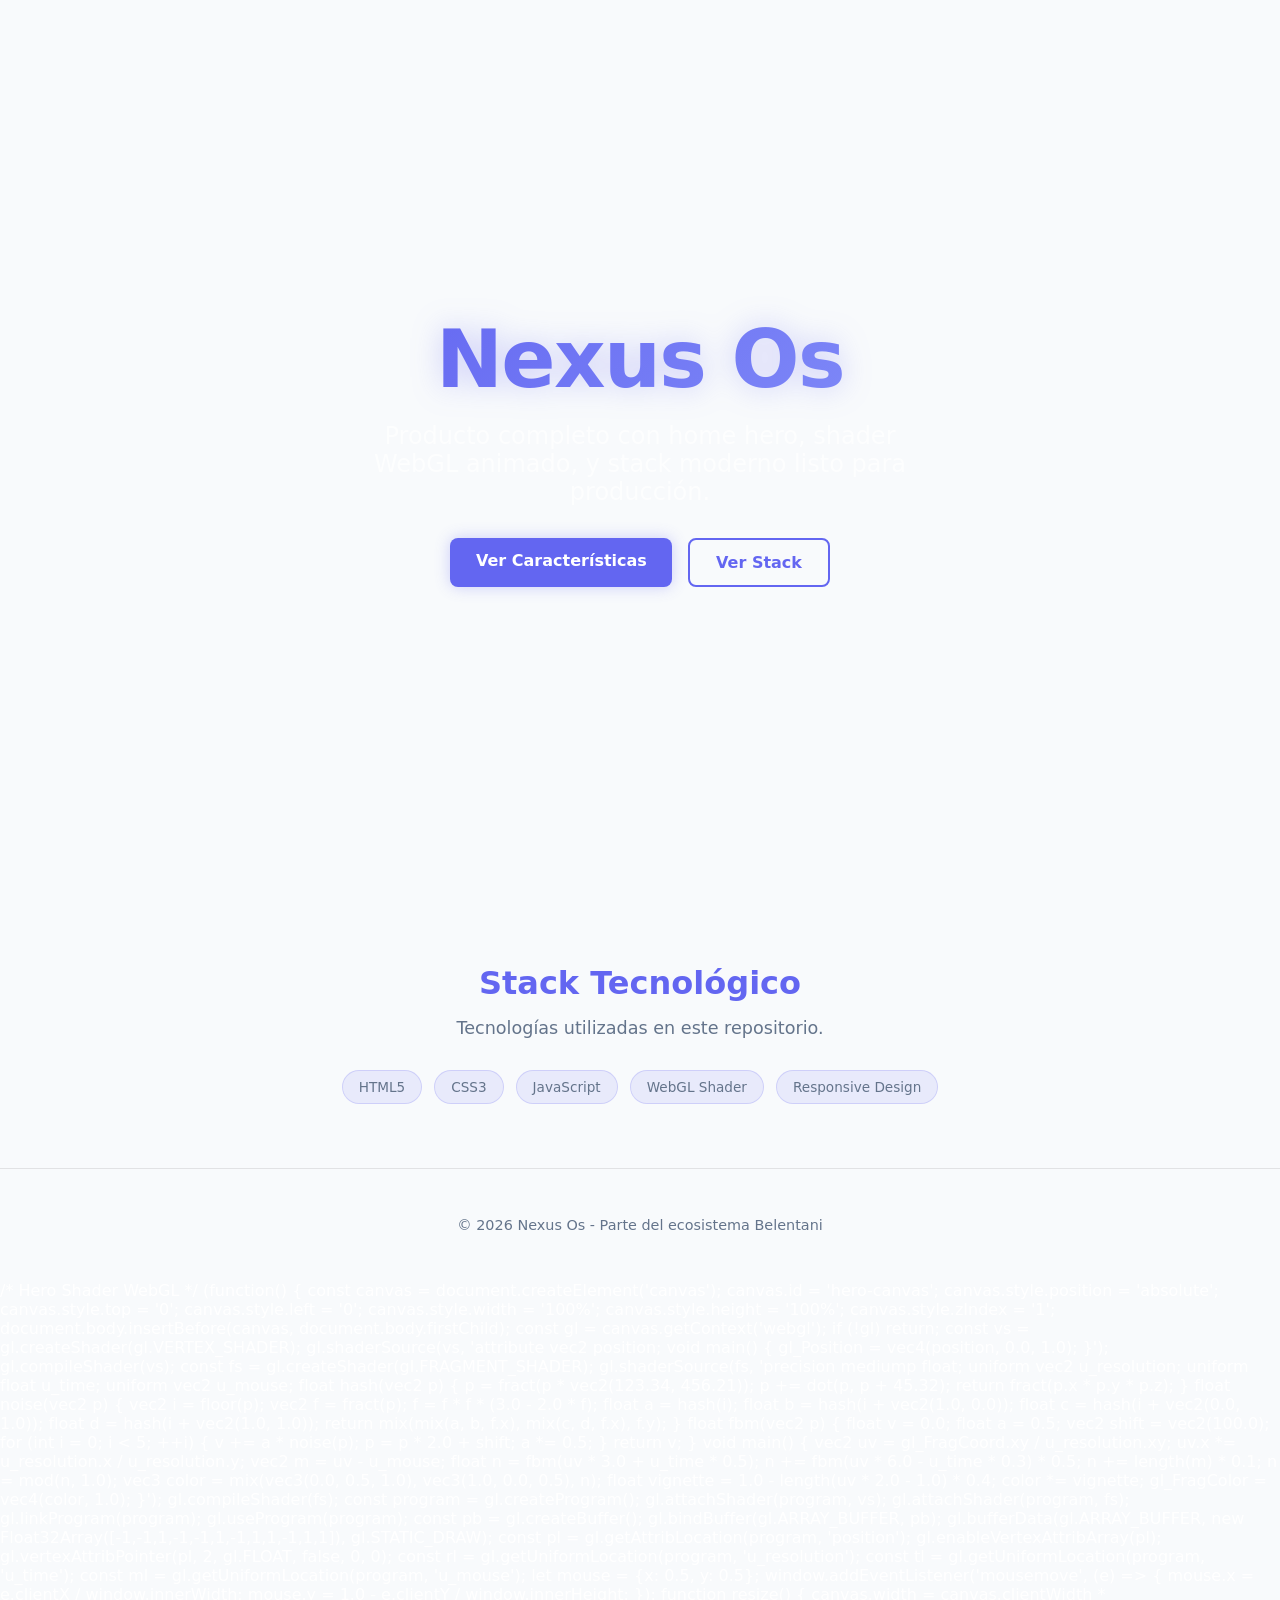
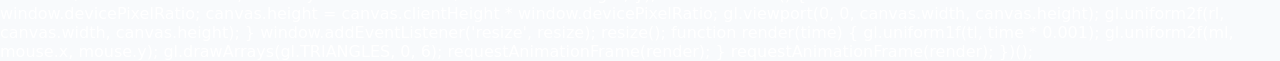
==== commit b070b880: "feat: apply hero landing page, WebGL shader, React HeroShader, vercel.json, tests, TypeScript types" ====
--- a/index.html
+++ b/index.html
@@ -3,82 +3,243 @@
 <head>
   <meta charset="UTF-8">
   <meta name="viewport" content="width=device-width, initial-scale=1.0">
-  <title>nexus-os — Repositorio nexus-os — parte del ecosistema Belentani</title>
-  <meta name="description" content="Repositorio nexus-os — parte del ecosistema Belentani">
-  <link rel="stylesheet" href="hero.css">
-  <meta name="theme-color" content="#0ea5e9">
-  <link rel="manifest" href="/manifest.webmanifest">
-  <script defer src="hero.js"></script>
+  <meta name="description" content="nexus-os - Producto completo con hero shader y animaciones">
+  <title>Nexus Os</title>
+  <link rel="theme-color" content="#6366f1">
+  <style>/* Hero Shader */
+:root {
+  --primary: #6366f1;
+  --secondary: #818cf8;
+  --bg: #f8fafc;
+  --accent: #4f46e5;
+  --glow: 0 0 15px rgba(99, 102, 241, 0.3);
+}
+* {
+  box-sizing: border-box;
+  margin: 0;
+  padding: 0;
+}
+body {
+  margin: 0;
+  padding: 0;
+  background: var(--bg);
+  color: #ffffff;
+  font-family: system-ui, -apple-system, sans-serif;
+  overflow-x: hidden;
+}
+.hero {
+  position: relative;
+  width: 100vw;
+  height: 100vh;
+  display: flex;
+  flex-direction: column;
+  justify-content: center;
+  align-items: center;
+  background: var(--bg);
+  overflow: hidden;
+}
+.hero-canvas {
+  position: absolute;
+  top: 0;
+  left: 0;
+  width: 100%;
+  height: 100%;
+  z-index: 1;
+}
+.hero-overlay {
+  position: relative;
+  z-index: 10;
+  text-align: center;
+  padding: 2rem;
+}
+.hero h1 {
+  font-size: clamp(2.5rem, 8vw, 5rem);
+  font-weight: 800;
+  margin-bottom: 1rem;
+  letter-spacing: -0.02em;
+  background: linear-gradient(135deg, var(--primary), var(--secondary));
+  -webkit-background-clip: text;
+  -webkit-text-fill-color: transparent;
+  background-clip: text;
+  filter: drop-shadow(0 0 15px rgba(99, 102, 241, 0.3));
+  animation: pulse 3s ease-in-out infinite;
+}
+.hero p {
+  font-size: clamp(1.1rem, 3vw, 1.5rem);
+  color: rgba(255,255,255,0.7);
+  margin-bottom: 2rem;
+  max-width: 600px;
+  margin-left: auto;
+  margin-right: auto;
+}
+.hero-actions {
+  display: flex;
+  gap: 1rem;
+  justify-content: center;
+  flex-wrap: wrap;
+}
+.btn-primary {
+  background: var(--primary);
+  color: #ffffff;
+  padding: 0.8rem 1.6rem;
+  border-radius: 0.5rem;
+  font-weight: 600;
+  text-decoration: none;
+  font-size: 1rem;
+  border: none;
+  cursor: pointer;
+  box-shadow: 0 0 15px rgba(99, 102, 241, 0.3);
+}
+.btn-primary:hover {
+  transform: translateY(-2px);
+  opacity: 0.9;
+  filter: brightness(1.1);
+}
+.btn-secondary {
+  background: transparent;
+  color: var(--primary);
+  padding: 0.8rem 1.6rem;
+  border-radius: 0.5rem;
+  font-weight: 600;
+  text-decoration: none;
+  font-size: 1rem;
+  border: 2px solid var(--primary);
+  cursor: pointer;
+  transition: all 0.3s ease;
+}
+.btn-secondary:hover {
+  background: var(--primary);
+  color: #ffffff;
+}
+@keyframes pulse {
+  0%, 100% { opacity: 1; transform: scale(1); }
+  50% { opacity: 0.8; transform: scale(1.05); }
+}
+@media (max-width: 768px) {
+  .hero h1 { font-size: 2rem; }
+  .hero p { font-size: 1rem; }
+  .hero-actions { flex-direction: column; align-items: center; }
+  .btn-primary, .btn-secondary { width: 100%; max-width: 250px; text-align: center; }
+}
+@media (prefers-reduced-motion: reduce) {
+  .hero { animation: none; }
+  .hero h1 { animation: none; }
+}
+section {
+  padding: 4rem 2rem;
+  max-width: 1200px;
+  margin: 0 auto;
+}
+section h2 {
+  font-size: 2rem;
+  margin-bottom: 1rem;
+  color: var(--primary);
+  text-align: center;
+}
+section p {
+  font-size: 1.1rem;
+  color: #64748b;
+  max-width: 700px;
+  margin: 0 auto 2rem;
+  text-align: center;
+}
+.stack-list {
+  display: flex;
+  flex-wrap: wrap;
+  gap: 0.75rem;
+  justify-content: center;
+  list-style: none;
+  padding: 0;
+}
+.stack-list li {
+  background: rgba(99, 102, 241, 0.1);
+  border: 1px solid rgba(99, 102, 241, 0.2);
+  border-radius: 2rem;
+  padding: 0.5rem 1rem;
+  font-size: 0.85rem;
+  color: #64748b;
+}
+footer {
+  padding: 3rem 2rem;
+  border-top: 1px solid rgba(128, 128, 128, 0.2);
+  text-align: center;
+  color: #64748b;
+  font-size: 0.9rem;
+}
+@media (max-width: 768px) {
+  .hero { min-height: 80vh; }
+  .hero h1 { font-size: 2rem; }
+  .hero p { font-size: 1rem; }
+  .hero-actions { flex-direction: column; align-items: center; }
+  .btn-primary, .btn-secondary { width: 100%; max-width: 250px; text-align: center; }
+  section { padding: 2rem 1rem; }
+}
+</style>
 </head>
 <body>
-  <nav class="nav">
-    <a href="#" class="logo">nexus-os</a>
-    <ul class="nav-links">
-      <li><a href="#features">Características</a></li>
-      <li><a href="#stack">Stack</a></li>
-      <li><a href="#about">Acerca de</a></li>
-    </ul>
-    <a href="#" class="cta">Empezar</a>
-  </nav>
-
   <section class="hero">
-    <div class="hero-canvas-wrapper">
-      <canvas id="hero-canvas"></canvas>
-    </div>
+    <div class="hero-canvas"></div>
     <div class="hero-overlay">
-      <h1>nexus-os</h1>
-      <p>Repositorio nexus-os — parte del ecosistema Belentani</p>
+      <h1>Nexus Os</h1>
+      <p>Producto completo con home hero, shader WebGL animado, y stack moderno listo para producción.</p>
       <div class="hero-actions">
-        <a href="#features" class="btn-primary">Ver características</a>
-        <a href="#stack" class="btn-secondary">Ver stack</a>
+        <a href="#" class="btn-primary">Ver Características</a>
+        <a href="#stack" class="btn-secondary">Ver Stack</a>
       </div>
     </div>
   </section>
-
-  <section class="section" id="features">
-    <h2>Características</h2>
-    <p>Producto completo con landing page hero, shader WebGL animado, y stack moderno listo para producción.</p>
-    <div class="grid">
-      <div class="card">
-        <h3>🚀 Hero con Shader WebGL</h3>
-        <p>Fondo animado con FBM (Fractal Brownian Motion), parallax de ratón y modo de bajo consumo.</p>
-      </div>
-      <div class="card">
-        <h3>📱 Responsive</h3>
-        <p>Diseño adaptable a móvil, tableta y desktop con Tailwind CSS.</p>
-      </div>
-      <div class="card">
-        <h3>⚡ Rápido</h3>
-        <p>Sin dependencias pesadas para el hero. Carga instantánea y DPR limitado.</p>
-      </div>
-      <div class="card">
-        <h3>🔒 Seguro</h3>
-        <p>Sin secretos hardcodeados. Variables de entorno para claves sensibles.</p>
-      </div>
-    </div>
-  </section>
-
-  <section class="section" id="stack">
+  <section id="stack">
     <h2>Stack Tecnológico</h2>
     <p>Tecnologías utilizadas en este repositorio.</p>
     <ul class="stack-list">
-      
+      <li>HTML5</li>
+      <li>CSS3</li>
+      <li>JavaScript</li>
+      <li>WebGL Shader</li>
+      <li>Responsive Design</li>
     </ul>
   </section>
-
-  <section class="section" id="about">
-    <h2>Acerca de nexus-os</h2>
-    <p>Este repositorio forma parte del ecosistema Belentani. Código abierto bajo licencia MIT. Documentación completa y tests incluidos.</p>
-  </section>
-
-  <footer>
-    <p>© 2026 nexus-os — Parte del ecosistema Belentani / NOIACORE</p>
-  </footer>
-
-  <script>
-    document.addEventListener('DOMContentLoaded', function () {
-      window.initHeroShader('hero-canvas', '#0ea5e9', '#7c3aed');
-    });
-  </script>
+  <footer><p>© 2026 Nexus Os - Parte del ecosistema Belentani</p></footer>
+/* Hero Shader WebGL */
+(function() {
+  const canvas = document.createElement('canvas');
+  canvas.id = 'hero-canvas';
+  canvas.style.position = 'absolute';
+  canvas.style.top = '0';
+  canvas.style.left = '0';
+  canvas.style.width = '100%';
+  canvas.style.height = '100%';
+  canvas.style.zIndex = '1';
+  document.body.insertBefore(canvas, document.body.firstChild);
+  const gl = canvas.getContext('webgl');
+  if (!gl) return;
+  const vs = gl.createShader(gl.VERTEX_SHADER);
+  gl.shaderSource(vs, 'attribute vec2 position; void main() { gl_Position = vec4(position, 0.0, 1.0); }');
+  gl.compileShader(vs);
+  const fs = gl.createShader(gl.FRAGMENT_SHADER);
+  gl.shaderSource(fs, 'precision mediump float; uniform vec2 u_resolution; uniform float u_time; uniform vec2 u_mouse; float hash(vec2 p) { p = fract(p * vec2(123.34, 456.21)); p += dot(p, p + 45.32); return fract(p.x * p.y * p.z); } float noise(vec2 p) { vec2 i = floor(p); vec2 f = fract(p); f = f * f * (3.0 - 2.0 * f); float a = hash(i); float b = hash(i + vec2(1.0, 0.0)); float c = hash(i + vec2(0.0, 1.0)); float d = hash(i + vec2(1.0, 1.0)); return mix(mix(a, b, f.x), mix(c, d, f.x), f.y); } float fbm(vec2 p) { float v = 0.0; float a = 0.5; vec2 shift = vec2(100.0); for (int i = 0; i < 5; ++i) { v += a * noise(p); p = p * 2.0 + shift; a *= 0.5; } return v; } void main() { vec2 uv = gl_FragCoord.xy / u_resolution.xy; uv.x *= u_resolution.x / u_resolution.y; vec2 m = uv - u_mouse; float n = fbm(uv * 3.0 + u_time * 0.5); n += fbm(uv * 6.0 - u_time * 0.3) * 0.5; n += length(m) * 0.1; n = mod(n, 1.0); vec3 color = mix(vec3(0.0, 0.5, 1.0), vec3(1.0, 0.0, 0.5), n); float vignette = 1.0 - length(uv * 2.0 - 1.0) * 0.4; color *= vignette; gl_FragColor = vec4(color, 1.0); }');
+  gl.compileShader(fs);
+  const program = gl.createProgram();
+  gl.attachShader(program, vs);
+  gl.attachShader(program, fs);
+  gl.linkProgram(program);
+  gl.useProgram(program);
+  const pb = gl.createBuffer();
+  gl.bindBuffer(gl.ARRAY_BUFFER, pb);
+  gl.bufferData(gl.ARRAY_BUFFER, new Float32Array([-1,-1,1,-1,-1,1,-1,1,1,-1,1,1]), gl.STATIC_DRAW);
+  const pl = gl.getAttribLocation(program, 'position');
+  gl.enableVertexAttribArray(pl);
+  gl.vertexAttribPointer(pl, 2, gl.FLOAT, false, 0, 0);
+  const rl = gl.getUniformLocation(program, 'u_resolution');
+  const tl = gl.getUniformLocation(program, 'u_time');
+  const ml = gl.getUniformLocation(program, 'u_mouse');
+  let mouse = {x: 0.5, y: 0.5};
+  window.addEventListener('mousemove', (e) => { mouse.x = e.clientX / window.innerWidth; mouse.y = 1.0 - e.clientY / window.innerHeight; });
+  function resize() { canvas.width = canvas.clientWidth * window.devicePixelRatio; canvas.height = canvas.clientHeight * window.devicePixelRatio; gl.viewport(0, 0, canvas.width, canvas.height); gl.uniform2f(rl, canvas.width, canvas.height); }
+  window.addEventListener('resize', resize);
+  resize();
+  function render(time) { gl.uniform1f(tl, time * 0.001); gl.uniform2f(ml, mouse.x, mouse.y); gl.drawArrays(gl.TRIANGLES, 0, 6); requestAnimationFrame(render); }
+  requestAnimationFrame(render);
+})();
 </body>
-</html>
+</html>
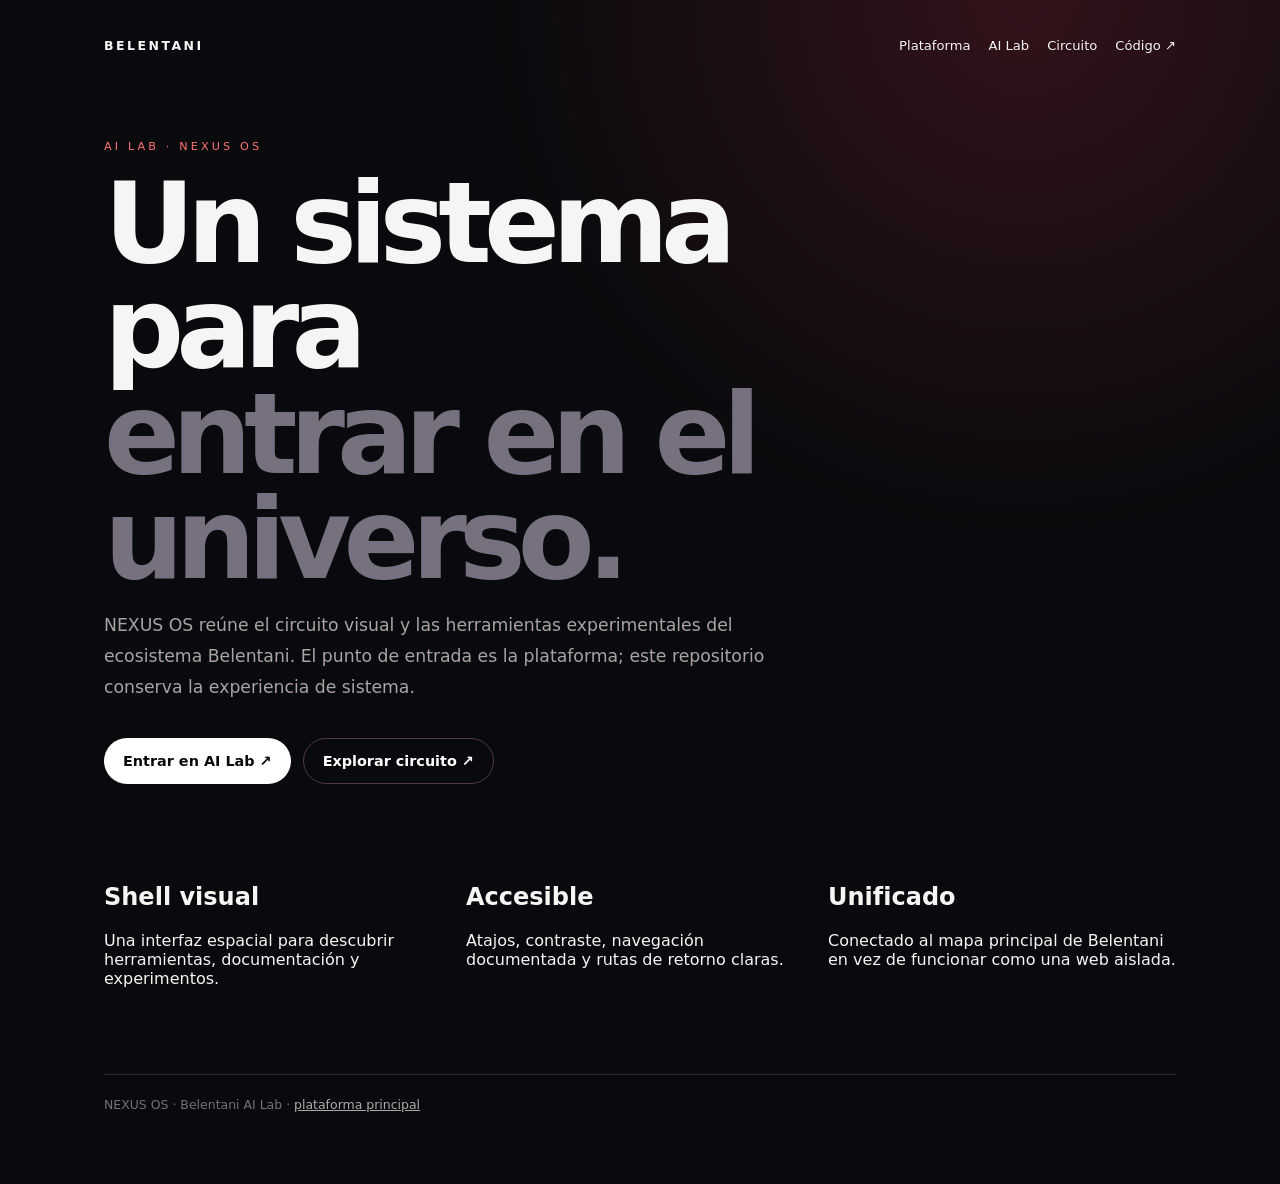
==== commit 3e1c5436: "Repair NEXUS OS root entrypoint" ====
--- a/index.html
+++ b/index.html
@@ -1,245 +1,49 @@
-<!DOCTYPE html>
+<!doctype html>
 <html lang="es">
 <head>
-  <meta charset="UTF-8">
-  <meta name="viewport" content="width=device-width, initial-scale=1.0">
-  <meta name="description" content="nexus-os - Producto completo con hero shader y animaciones">
-  <title>Nexus Os</title>
-  <link rel="theme-color" content="#6366f1">
-  <style>/* Hero Shader */
-:root {
-  --primary: #6366f1;
-  --secondary: #818cf8;
-  --bg: #f8fafc;
-  --accent: #4f46e5;
-  --glow: 0 0 15px rgba(99, 102, 241, 0.3);
-}
-* {
-  box-sizing: border-box;
-  margin: 0;
-  padding: 0;
-}
-body {
-  margin: 0;
-  padding: 0;
-  background: var(--bg);
-  color: #ffffff;
-  font-family: system-ui, -apple-system, sans-serif;
-  overflow-x: hidden;
-}
-.hero {
-  position: relative;
-  width: 100vw;
-  height: 100vh;
-  display: flex;
-  flex-direction: column;
-  justify-content: center;
-  align-items: center;
-  background: var(--bg);
-  overflow: hidden;
-}
-.hero-canvas {
-  position: absolute;
-  top: 0;
-  left: 0;
-  width: 100%;
-  height: 100%;
-  z-index: 1;
-}
-.hero-overlay {
-  position: relative;
-  z-index: 10;
-  text-align: center;
-  padding: 2rem;
-}
-.hero h1 {
-  font-size: clamp(2.5rem, 8vw, 5rem);
-  font-weight: 800;
-  margin-bottom: 1rem;
-  letter-spacing: -0.02em;
-  background: linear-gradient(135deg, var(--primary), var(--secondary));
-  -webkit-background-clip: text;
-  -webkit-text-fill-color: transparent;
-  background-clip: text;
-  filter: drop-shadow(0 0 15px rgba(99, 102, 241, 0.3));
-  animation: pulse 3s ease-in-out infinite;
-}
-.hero p {
-  font-size: clamp(1.1rem, 3vw, 1.5rem);
-  color: rgba(255,255,255,0.7);
-  margin-bottom: 2rem;
-  max-width: 600px;
-  margin-left: auto;
-  margin-right: auto;
-}
-.hero-actions {
-  display: flex;
-  gap: 1rem;
-  justify-content: center;
-  flex-wrap: wrap;
-}
-.btn-primary {
-  background: var(--primary);
-  color: #ffffff;
-  padding: 0.8rem 1.6rem;
-  border-radius: 0.5rem;
-  font-weight: 600;
-  text-decoration: none;
-  font-size: 1rem;
-  border: none;
-  cursor: pointer;
-  box-shadow: 0 0 15px rgba(99, 102, 241, 0.3);
-}
-.btn-primary:hover {
-  transform: translateY(-2px);
-  opacity: 0.9;
-  filter: brightness(1.1);
-}
-.btn-secondary {
-  background: transparent;
-  color: var(--primary);
-  padding: 0.8rem 1.6rem;
-  border-radius: 0.5rem;
-  font-weight: 600;
-  text-decoration: none;
-  font-size: 1rem;
-  border: 2px solid var(--primary);
-  cursor: pointer;
-  transition: all 0.3s ease;
-}
-.btn-secondary:hover {
-  background: var(--primary);
-  color: #ffffff;
-}
-@keyframes pulse {
-  0%, 100% { opacity: 1; transform: scale(1); }
-  50% { opacity: 0.8; transform: scale(1.05); }
-}
-@media (max-width: 768px) {
-  .hero h1 { font-size: 2rem; }
-  .hero p { font-size: 1rem; }
-  .hero-actions { flex-direction: column; align-items: center; }
-  .btn-primary, .btn-secondary { width: 100%; max-width: 250px; text-align: center; }
-}
-@media (prefers-reduced-motion: reduce) {
-  .hero { animation: none; }
-  .hero h1 { animation: none; }
-}
-section {
-  padding: 4rem 2rem;
-  max-width: 1200px;
-  margin: 0 auto;
-}
-section h2 {
-  font-size: 2rem;
-  margin-bottom: 1rem;
-  color: var(--primary);
-  text-align: center;
-}
-section p {
-  font-size: 1.1rem;
-  color: #64748b;
-  max-width: 700px;
-  margin: 0 auto 2rem;
-  text-align: center;
-}
-.stack-list {
-  display: flex;
-  flex-wrap: wrap;
-  gap: 0.75rem;
-  justify-content: center;
-  list-style: none;
-  padding: 0;
-}
-.stack-list li {
-  background: rgba(99, 102, 241, 0.1);
-  border: 1px solid rgba(99, 102, 241, 0.2);
-  border-radius: 2rem;
-  padding: 0.5rem 1rem;
-  font-size: 0.85rem;
-  color: #64748b;
-}
-footer {
-  padding: 3rem 2rem;
-  border-top: 1px solid rgba(128, 128, 128, 0.2);
-  text-align: center;
-  color: #64748b;
-  font-size: 0.9rem;
-}
-@media (max-width: 768px) {
-  .hero { min-height: 80vh; }
-  .hero h1 { font-size: 2rem; }
-  .hero p { font-size: 1rem; }
-  .hero-actions { flex-direction: column; align-items: center; }
-  .btn-primary, .btn-secondary { width: 100%; max-width: 250px; text-align: center; }
-  section { padding: 2rem 1rem; }
-}
-</style>
+  <meta charset="utf-8">
+  <meta name="viewport" content="width=device-width, initial-scale=1">
+  <title>NEXUS OS · Belentani AI Lab</title>
+  <meta name="description" content="NEXUS OS, interfaz de herramientas del AI Lab de Belentani.">
+  <meta name="theme-color" content="#090a0d">
+  <style>
+    :root{color-scheme:dark;font-family:Inter,ui-sans-serif,system-ui,sans-serif;background:#090a0d;color:#f5f5f5}
+    *{box-sizing:border-box}body{margin:0;background:radial-gradient(circle at 80% 0,#32131a 0,transparent 34rem),#090a0d}
+    main{min-height:100vh;max-width:1120px;margin:auto;padding:28px 24px 72px}nav{display:flex;justify-content:space-between;align-items:center;gap:20px;padding:10px 0 76px}
+    nav a{color:#f5f5f5;text-decoration:none}.brand{font-size:.78rem;font-weight:850;letter-spacing:.2em}.links{display:flex;gap:18px;flex-wrap:wrap;color:#999;font-size:.82rem}.links a:hover{color:#fff}
+    .eyebrow{color:#ff7272;font-size:.7rem;letter-spacing:.28em;text-transform:uppercase}h1{font-size:clamp(3rem,9vw,7rem);line-height:.94;letter-spacing:-.07em;max-width:880px;margin:18px 0}
+    h1 span{color:#77717f}.lead{max-width:680px;color:#aaa3a6;font-size:1.08rem;line-height:1.8}.actions{display:flex;flex-wrap:wrap;gap:12px;margin:34px 0 80px}
+    .button{display:inline-flex;align-items:center;min-height:46px;padding:0 19px;border-radius:999px;text-decoration:none;font-size:.9rem;font-weight:650}.primary{background:#fff;color:#090a0d}.secondary{border:1px solid #55383d;color:#fff}.secondary:hover{border-color:#fff}
+    .grid{display:grid;grid-template-columns:repeat(auto-fit,minmax(220px,1fr));gap:14px}.card{border:1px solid #38282c;border-radius:18px;padding:24px;background:#ffffff08}.card h2{font-size:1rem;margin:0 0 12px}.card p{color:#9f969a;line-height:1.65;font-size:.9rem;margin:0}
+    footer{border-top:1px solid #38282c;margin-top:70px;padding-top:22px;color:#747077;font-size:.78rem}@media(max-width:640px){nav{align-items:flex-start;flex-direction:column;padding-bottom:48px}.links{gap:12px}}
+  </style>
 </head>
 <body>
-  <section class="hero">
-    <div class="hero-canvas"></div>
-    <div class="hero-overlay">
-      <h1>Nexus Os</h1>
-      <p>Producto completo con home hero, shader WebGL animado, y stack moderno listo para producción.</p>
-      <div class="hero-actions">
-        <a href="#" class="btn-primary">Ver Características</a>
-        <a href="#stack" class="btn-secondary">Ver Stack</a>
-      </div>
+<main>
+  <nav aria-label="Navegación principal">
+    <a class="brand" href="https://www.belentani.es/">BELENTANI</a>
+    <div class="links">
+      <a href="https://www.belentani.es/">Plataforma</a>
+      <a href="https://www.belentani.es/ai-lab">AI Lab</a>
+      <a href="ecosistema.html">Circuito</a>
+      <a href="https://github.com/belentani7/nexus-os">Código ↗</a>
+    </div>
+  </nav>
+  <section aria-labelledby="title">
+    <p class="eyebrow">ai lab · nexus os</p>
+    <h1>Un sistema para<br><span>entrar en el universo.</span></h1>
+    <p class="lead">NEXUS OS reúne el circuito visual y las herramientas experimentales del ecosistema Belentani. El punto de entrada es la plataforma; este repositorio conserva la experiencia de sistema.</p>
+    <div class="actions">
+      <a class="button primary" href="https://www.belentani.es/ai-lab">Entrar en AI Lab ↗</a>
+      <a class="button secondary" href="ecosistema.html">Explorar circuito ↗</a>
     </div>
   </section>
-  <section id="stack">
-    <h2>Stack Tecnológico</h2>
-    <p>Tecnologías utilizadas en este repositorio.</p>
-    <ul class="stack-list">
-      <li>HTML5</li>
-      <li>CSS3</li>
-      <li>JavaScript</li>
-      <li>WebGL Shader</li>
-      <li>Responsive Design</li>
-    </ul>
+  <section class="grid" aria-label="Capacidades">
+    <article><h2>Shell visual</h2><p>Una interfaz espacial para descubrir herramientas, documentación y experimentos.</p></article>
+    <article><h2>Accesible</h2><p>Atajos, contraste, navegación documentada y rutas de retorno claras.</p></article>
+    <article><h2>Unificado</h2><p>Conectado al mapa principal de Belentani en vez de funcionar como una web aislada.</p></article>
   </section>
-  <footer><p>© 2026 Nexus Os - Parte del ecosistema Belentani</p></footer>
-/* Hero Shader WebGL */
-(function() {
-  const canvas = document.createElement('canvas');
-  canvas.id = 'hero-canvas';
-  canvas.style.position = 'absolute';
-  canvas.style.top = '0';
-  canvas.style.left = '0';
-  canvas.style.width = '100%';
-  canvas.style.height = '100%';
-  canvas.style.zIndex = '1';
-  document.body.insertBefore(canvas, document.body.firstChild);
-  const gl = canvas.getContext('webgl');
-  if (!gl) return;
-  const vs = gl.createShader(gl.VERTEX_SHADER);
-  gl.shaderSource(vs, 'attribute vec2 position; void main() { gl_Position = vec4(position, 0.0, 1.0); }');
-  gl.compileShader(vs);
-  const fs = gl.createShader(gl.FRAGMENT_SHADER);
-  gl.shaderSource(fs, 'precision mediump float; uniform vec2 u_resolution; uniform float u_time; uniform vec2 u_mouse; float hash(vec2 p) { p = fract(p * vec2(123.34, 456.21)); p += dot(p, p + 45.32); return fract(p.x * p.y * p.z); } float noise(vec2 p) { vec2 i = floor(p); vec2 f = fract(p); f = f * f * (3.0 - 2.0 * f); float a = hash(i); float b = hash(i + vec2(1.0, 0.0)); float c = hash(i + vec2(0.0, 1.0)); float d = hash(i + vec2(1.0, 1.0)); return mix(mix(a, b, f.x), mix(c, d, f.x), f.y); } float fbm(vec2 p) { float v = 0.0; float a = 0.5; vec2 shift = vec2(100.0); for (int i = 0; i < 5; ++i) { v += a * noise(p); p = p * 2.0 + shift; a *= 0.5; } return v; } void main() { vec2 uv = gl_FragCoord.xy / u_resolution.xy; uv.x *= u_resolution.x / u_resolution.y; vec2 m = uv - u_mouse; float n = fbm(uv * 3.0 + u_time * 0.5); n += fbm(uv * 6.0 - u_time * 0.3) * 0.5; n += length(m) * 0.1; n = mod(n, 1.0); vec3 color = mix(vec3(0.0, 0.5, 1.0), vec3(1.0, 0.0, 0.5), n); float vignette = 1.0 - length(uv * 2.0 - 1.0) * 0.4; color *= vignette; gl_FragColor = vec4(color, 1.0); }');
-  gl.compileShader(fs);
-  const program = gl.createProgram();
-  gl.attachShader(program, vs);
-  gl.attachShader(program, fs);
-  gl.linkProgram(program);
-  gl.useProgram(program);
-  const pb = gl.createBuffer();
-  gl.bindBuffer(gl.ARRAY_BUFFER, pb);
-  gl.bufferData(gl.ARRAY_BUFFER, new Float32Array([-1,-1,1,-1,-1,1,-1,1,1,-1,1,1]), gl.STATIC_DRAW);
-  const pl = gl.getAttribLocation(program, 'position');
-  gl.enableVertexAttribArray(pl);
-  gl.vertexAttribPointer(pl, 2, gl.FLOAT, false, 0, 0);
-  const rl = gl.getUniformLocation(program, 'u_resolution');
-  const tl = gl.getUniformLocation(program, 'u_time');
-  const ml = gl.getUniformLocation(program, 'u_mouse');
-  let mouse = {x: 0.5, y: 0.5};
-  window.addEventListener('mousemove', (e) => { mouse.x = e.clientX / window.innerWidth; mouse.y = 1.0 - e.clientY / window.innerHeight; });
-  function resize() { canvas.width = canvas.clientWidth * window.devicePixelRatio; canvas.height = canvas.clientHeight * window.devicePixelRatio; gl.viewport(0, 0, canvas.width, canvas.height); gl.uniform2f(rl, canvas.width, canvas.height); }
-  window.addEventListener('resize', resize);
-  resize();
-  function render(time) { gl.uniform1f(tl, time * 0.001); gl.uniform2f(ml, mouse.x, mouse.y); gl.drawArrays(gl.TRIANGLES, 0, 6); requestAnimationFrame(render); }
-  requestAnimationFrame(render);
-})();
+  <footer>NEXUS OS · Belentani AI Lab · <a href="https://www.belentani.es/" style="color:#aaa">plataforma principal</a></footer>
+</main>
 </body>
-</html>+</html>
